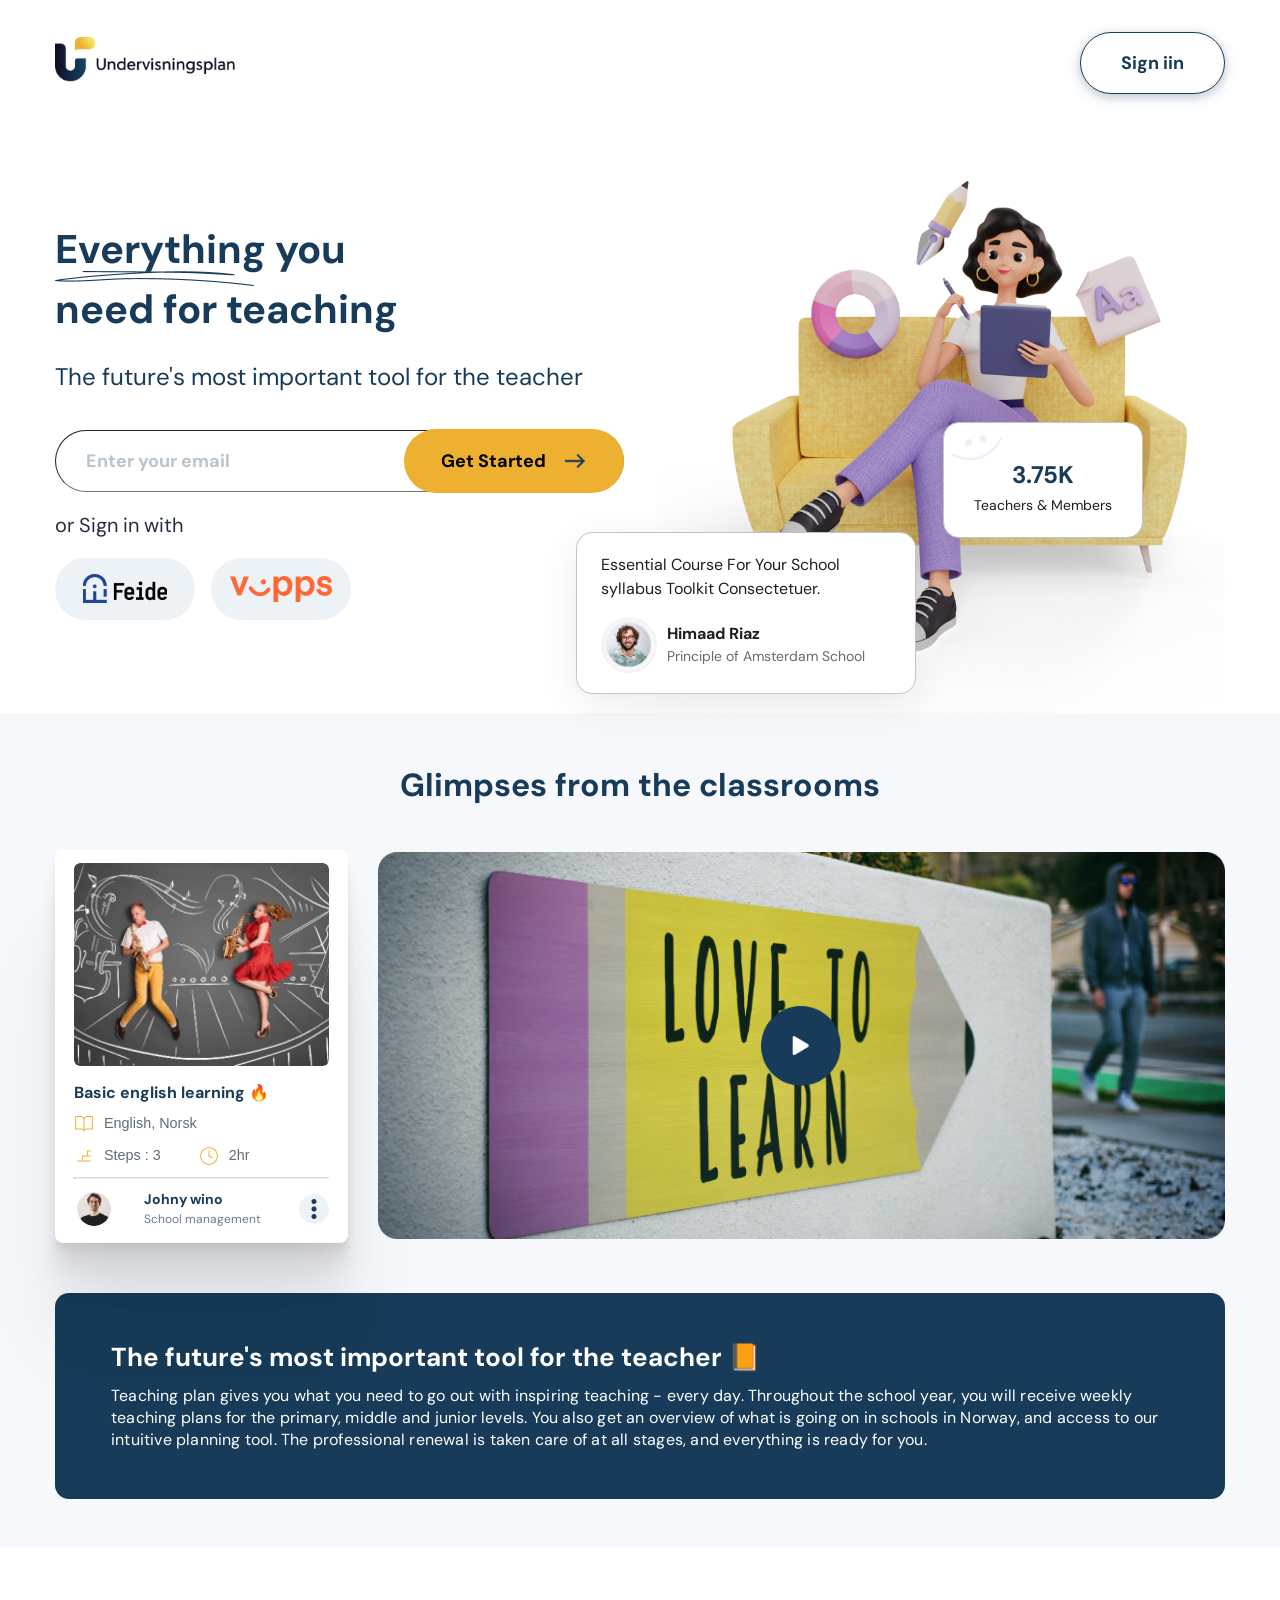
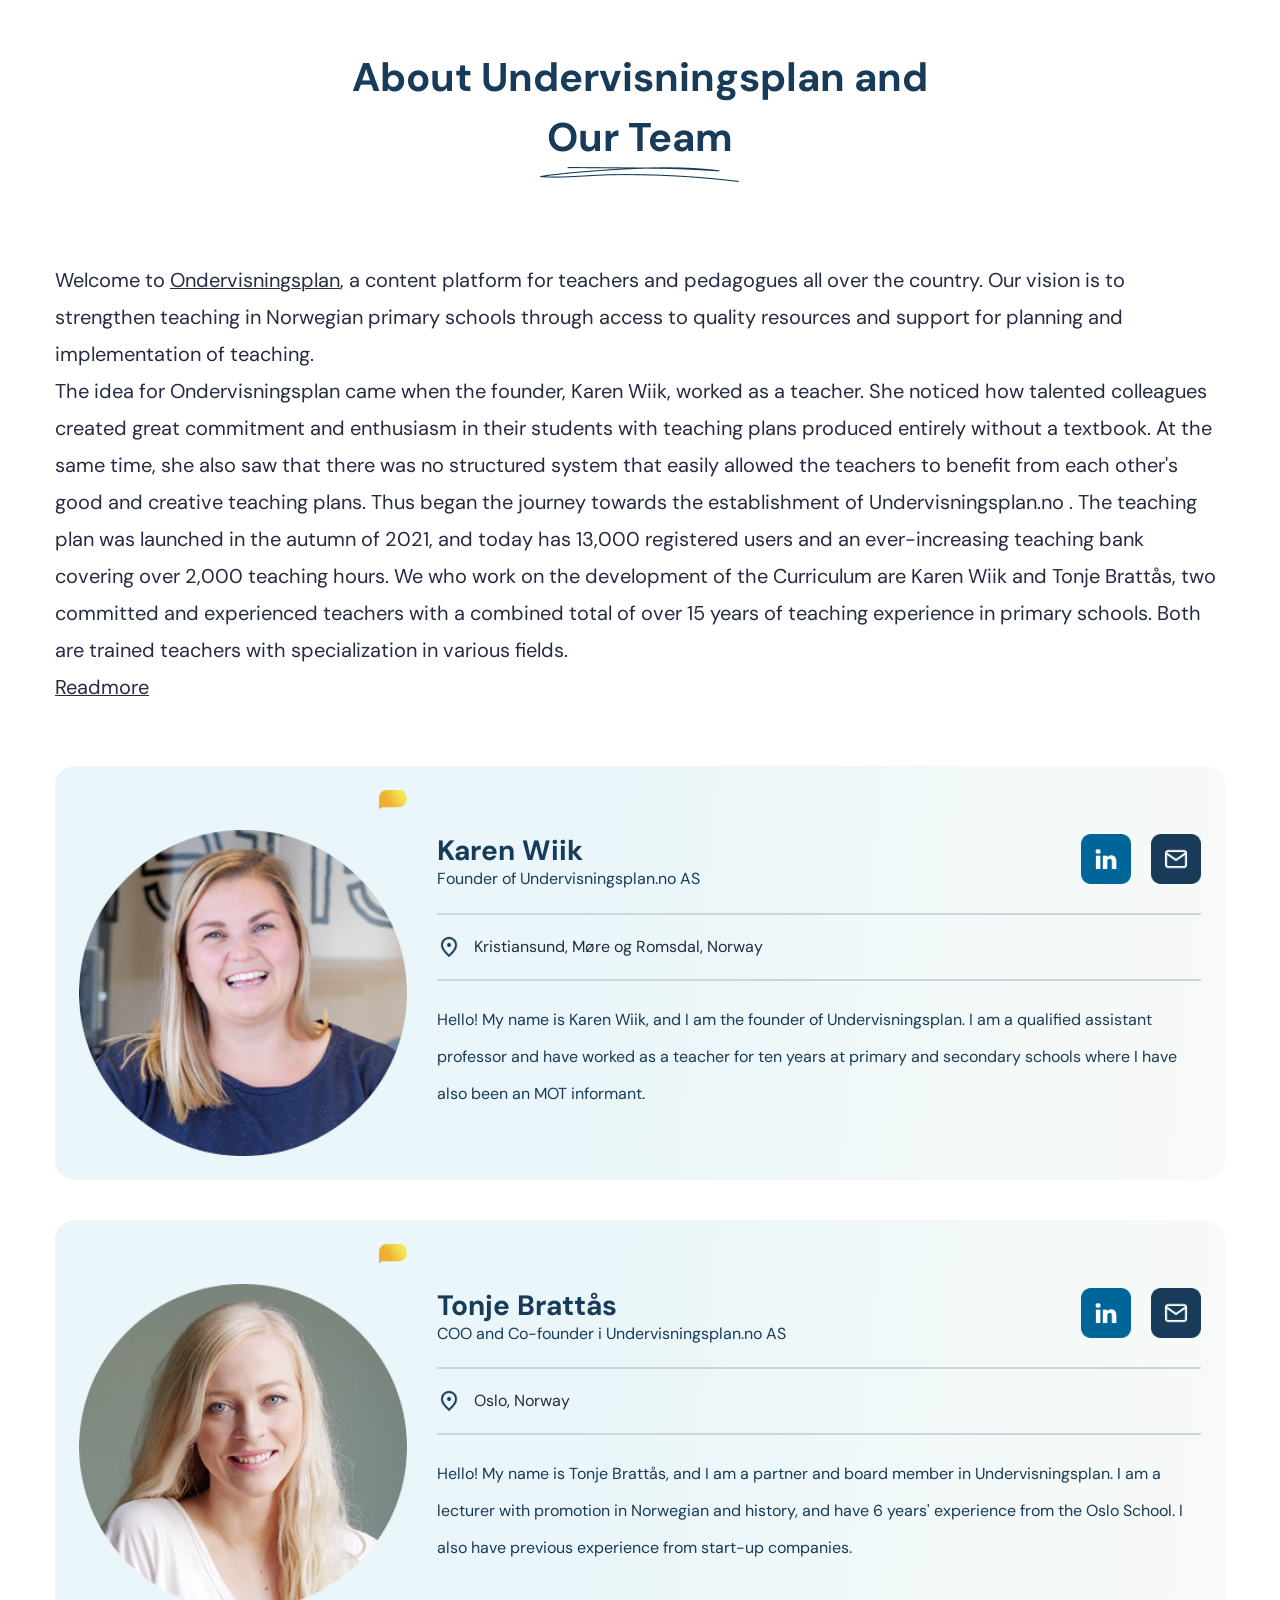
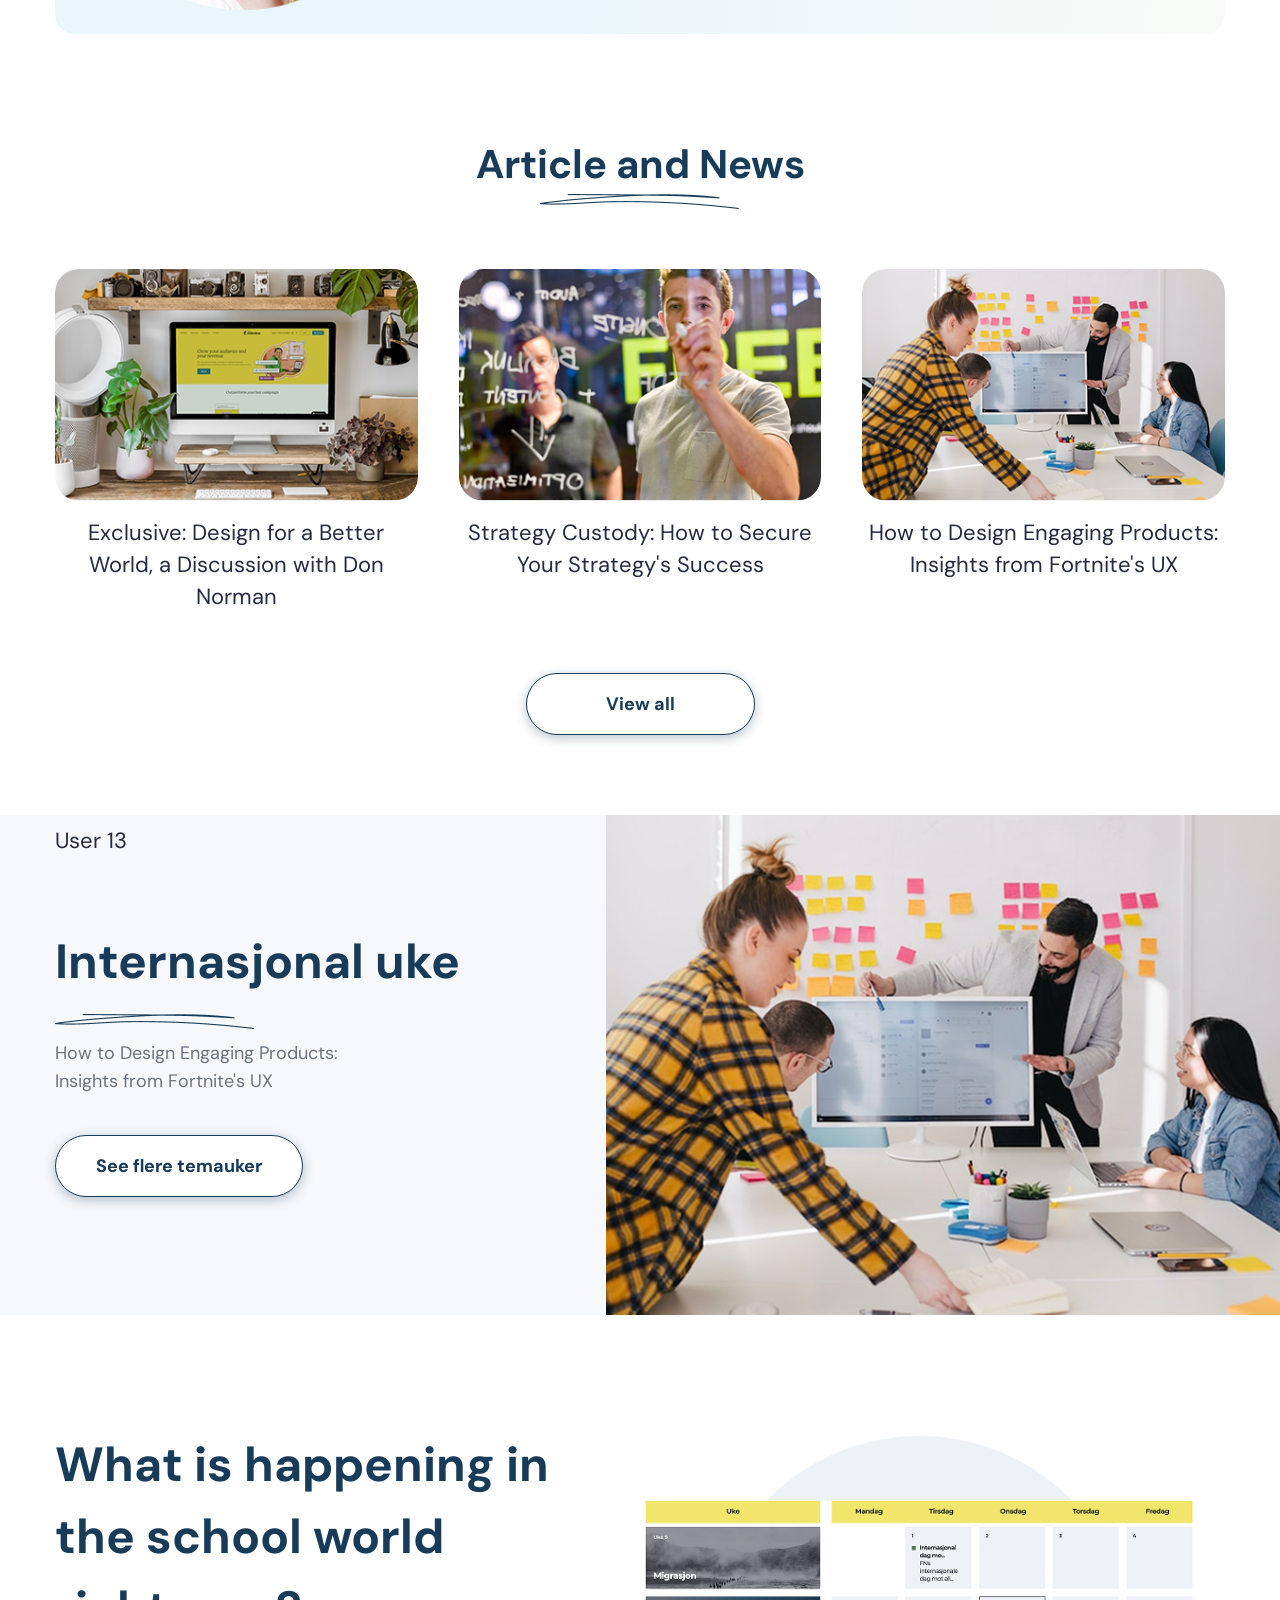
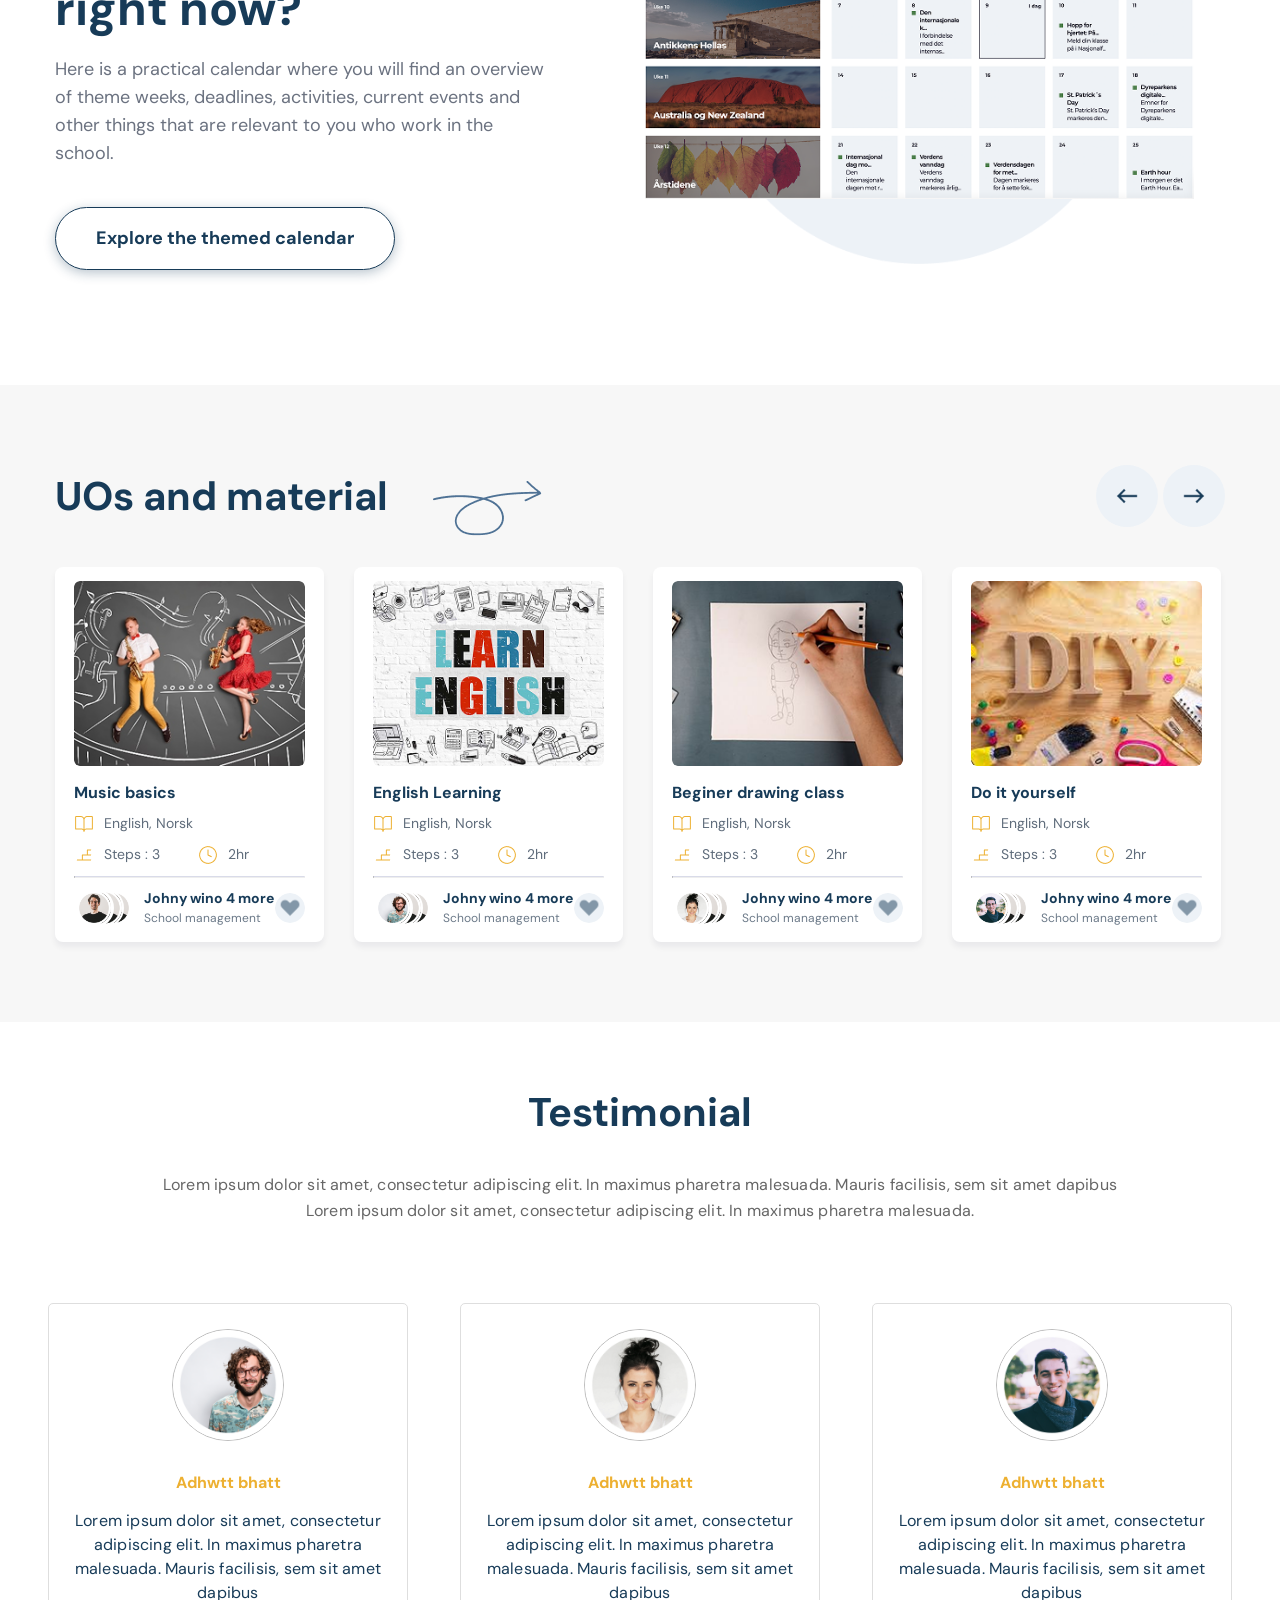
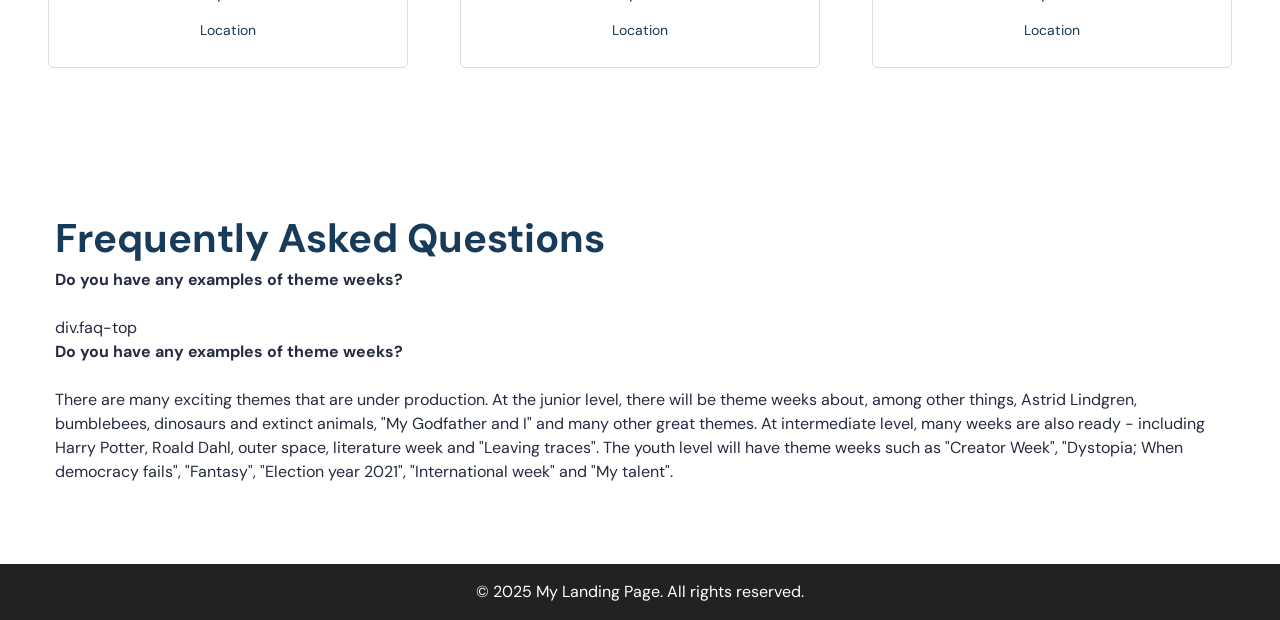
==== index.html @ 6f300ebd "Refactor code structure for improved readability and maintainability" ====
<!DOCTYPE html>
<html lang="en">

<head>
  <meta charset="UTF-8">
  <meta name="viewport" content="width=device-width, initial-scale=1.0">
  <title>Basic Landing Page</title>
  <link rel="stylesheet" href="assets/css/style.css">
</head>

<body>
  <!-- ===== Main Container ===== -->
  <div class="main-container">
    <header id="header" class="container ">
      <a href="#">
        <img id="header-logo" src="assets/images/logo.png" alt="Logo" class="logo">
      </a>
      <button id="header-btn" class="btn">
        Sign iin
      </button>
    </header>

    <main class="content">
      <section class="hero">
        <div class="hero-container container">
          <div class="hero-left">
            <div class="hero-title">
              <h2 class="title">Everything you need for teaching </h2>
              <img src="./assets/images/hero/Vector.png" class="hero-line-vector" alt="">
            </div>
            <p class="hero-para">The future's most important tool for the teacher</p>
            <div class="hero-get-started">
              <input type="email" placeholder="Enter your email" class="hero-get-started-input" />
              <button class="hero-get-started-btn">
                Get Started
                <img src="./assets/images/hero/right-icon.png" alt="" width="24" height="24">
              </button>
            </div>
            <p class="hero-para-2">or Sign in with</p>
            <div class="hero-signin">
              <a href="#hero-signin-opt" class="hero-signin-opt">
                <img src="./assets/images/hero/image 3.png" alt="" srcset="">
              </a>
              <a href="#hero-signin-opt" class="hero-signin-opt">
                <img src="./assets/images/hero/image 4.png" alt="" srcset="">
              </a>
            </div>

          </div>
          <!-- Hero Right Side -->
          <div class="hero-right">
            <img class="hero-image" src="./assets/images/hero/hero-right-bg.png" alt="Undervisningsplan" />

            <div class="hero-cards">
              <!-- Card 1 -->
              <div class="hero-card1">
                <p>Essential Course For Your School syllabus Toolkit Consectetuer.</p>
                <div class="hero-card-avtar-group">
                  <img src="./assets/images/hero/avtar.png" alt="avtar">
                  <div>
                    <h4>Himaad Riaz</h4>
                    <p>Principle of Amsterdam School</p>
                  </div>
                </div>
              </div>

              <!-- Card 2 -->
              <div class="hero-card2">
                <img src="./assets/images/hero/Misc_04.png" alt="smily vector" class="hero-card2-img" srcset="">
                <h3>3.75K</h3>
                <p>Teachers & Members</p>
              </div>
            </div>
          </div>
        </div>
      </section>
      <section class="s2">
        <div class="container">
          <h2 class="s2-title">Glimpses from the classrooms</h2>
          <div class="s2-gallery">
            <div class="s2-gallery-item1">
              <img src="./assets/images/s2/item1.png" alt="Classroom 1">
              <h4 class="s2-gallery-item1-title-card-title">Basic english learning 🔥</h4>
              <div class="s2-gallery-item1-title-cards-info">
                <div class="s2-gallery-item1-title-card-info1">
                  <img src="./assets/images/s2/book-open.png" class="s2-card-icon" alt="" srcset="">
                  English, Norsk
                </div>
                <div class="s2-gallery-item1-title-card-info23">
                  <div class="s2-gallery-item1-title-card-info2">
                    <img src="./assets/images/s2/bar-chart.png" class="s2-card-icon" alt="" srcset="">
                    Steps : 3
                  </div>
                  <div class="s2-gallery-item1-title-card-info3">
                    <img src="./assets/images/s2/clock.png" class="s2-card-icon" alt="" srcset="">
                    2hr
                  </div>
                </div>
              </div>
              <hr>
              <div class="s2-gallery-item1-title-cards-avtar-group">
                <div>
                  <img src="assets/images/s2/avtar.png" alt="" class="s2-gallery-item1-title-cards-avtar">
                  <div class="s2-gallery-item1-title-cards-avtar-info">
                    <h4 class="s2-gallery-item1-title-cards-name">Johny wino</h4>
                    <p class="s2-gallery-item1-title-cards-role">School management</p>
                  </div>
                </div>
                <img src="assets/images/s2/three-dot.png" alt="">
              </div>
            </div>
            <div class="s2-gallery-item2">
              <img src="./assets/images/s2/item2.png" alt="Classroom 2">
              <img src="./assets/images/s2/playbtn.png" alt="Play Button" class="s2-gallery-item2-playbtn">
            </div>
          </div>
          <div class="s2-box">
            <h3 class="s2-box-title">The future's most important tool for the teacher 📙</h3>
            <p class="s2-box-para">Teaching plan gives you what you need to go out with inspiring teaching - every day.
              Throughout the school year, you will receive weekly teaching plans for the primary, middle and junior
              levels. You also get an overview of what is going on in schools in Norway, and access to our intuitive
              planning tool. The professional renewal is taken care of at all stages, and everything is ready for you.
            </p>
          </div>
        </div>
      </section>
      <section class="about">
        <div class="container">
          <div class="about-title">
            <h2 class="title">About Undervisningsplan and Our Team </h2>
            <img src="./assets/images/hero/Vector.png" class="hero-line-vector" alt="">
          </div>
          <p class="about-para">
            Welcome to <a href="#">Ondervisningsplan</a>, a content platform for teachers and pedagogues all over the
            country. Our
            vision is to strengthen teaching in Norwegian primary schools through access to quality resources and
            support for planning and implementation of teaching. <br>
            The idea for Ondervisningsplan came when the founder, Karen Wiik, worked as a teacher. She noticed how
            talented colleagues created great commitment and enthusiasm in their students with teaching plans produced
            entirely without a textbook. At the same time, she also saw that there was no structured system that easily
            allowed the teachers to benefit from each other's good and creative teaching plans. Thus began the journey
            towards the establishment of Undervisningsplan.no .
            The teaching plan was launched in the autumn of 2021, and today has 13,000 registered users and an
            ever-increasing teaching bank covering over 2,000 teaching hours. We who work on the development of the
            Curriculum are Karen Wiik and Tonje Brattås, two committed and experienced teachers with a combined total of
            over 15 years of teaching experience in primary schools. Both are trained teachers with specialization in
            various fields. <br>
            <a href="#">Readmore</a>
          </p>
          <div class="about-box about-box-1">
            <div class="about-box-avtar">
              <img src="./assets/images/about/Vector.png" class="about-box-avtar-vector" alt="">
              <img src="./assets/images/about/avtar 2.png" class="about-box-avtar-image" alt="">
            </div>
            <div class="about-box-info">
              <div class="about-box-info1">
                <div class="about-box-top">
                  <h4 class="about-box-name">Karen Wiik</h4>
                  <p class="about-box-role">Founder of Undervisningsplan.no AS</p>
                </div>
                <div class="about-box-social">
                  <a href="#Linkedin">
                    <img src="./assets/images/about/Linkedin.png" alt="">
                  </a>
                  <a href="#mail">
                    <img src="./assets/images/about/Linkedin-1.png" alt="">
                  </a>
                </div>
              </div>
              <hr>
              <div class="about-box-info2">
                <img src="./assets/images/about/map.png" alt="">
                <p>Kristiansund, Møre og Romsdal, Norway</p>
              </div>
              <hr>
              <p class="about-box-info3">Hello! My name is Karen Wiik, and I am the founder of Undervisningsplan. I am a
                qualified assistant
                professor and have worked as a teacher for ten years at primary and secondary schools where I have also
                been an MOT informant.</p>
            </div>
          </div>
          <div class="about-box ">
            <div class="about-box-avtar">
              <img src="./assets/images/about/Vector.png" class="about-box-avtar-vector" alt="">
              <img src="./assets/images/about/avtar 1.png" class="about-box-avtar-image" alt="">
            </div>
            <div class="about-box-info">
              <div class="about-box-info1">
                <div class="about-box-top">
                  <h4 class="about-box-name">Tonje Brattås</h4>
                  <p class="about-box-role">COO and Co-founder i Undervisningsplan.no AS</p>
                </div>
                <div class="about-box-social">
                  <a href="#Linkedin">
                    <img src="./assets/images/about/Linkedin.png" alt="">
                  </a>
                  <a href="#mail">
                    <img src="./assets/images/about/Linkedin-1.png" alt="">
                  </a>
                </div>
              </div>
              <hr>
              <div class="about-box-info2">
                <img src="./assets/images/about/map.png" alt="">
                <p>Oslo, Norway</p>
              </div>
              <hr>
              <p class="about-box-info3">Hello! My name is Tonje Brattås, and I am a partner and board member in
                Undervisningsplan. I am a lecturer with promotion in Norwegian and history, and have 6 years' experience
                from the Oslo School. I also have previous experience from start-up companies.</p>
            </div>
          </div>
      </section>
      <section class="article">
        <div class="container">
          <h2 class="title">Article and News </h2>
          <img src="./assets/images/hero/Vector.png" class="hero-line-vector" alt="">
          <div class="article-boxs">
            <a href="#article1" class="article-box">
              <img src="./assets/images/article/article-1.png" alt="">
              <h5>Exclusive: Design for a Better World, a Discussion with Don Norman</h5>
            </a>
            <a href="#article2" class="article-box">
              <img src="./assets/images/article/article-2.png" alt="">
              <h5>Strategy Custody: How to Secure Your Strategy's Success</h5>
            </a>
            <a href="#article3" class="article-box">
              <img src="./assets/images/article/article-3.png" alt="">
              <h5>How to Design Engaging Products: Insights from Fortnite's UX</h5>
            </a>
          </div>
          <button class="btn">
            View all
          </button>
        </div>
      </section>
      <section class="about2">
        <div class="container">
          <div class="about2-left">
            <h5 class="about2-user">User 13</h5>
            <h2 class="title">Internasjonal uke</h2>
            <img src="./assets/images/hero/Vector.png" class="about2-vector" alt="">
            <p class="about2-para">
              How to Design Engaging Products: <br>Insights from Fortnite's UX
            </p>
            <button class="btn about2-btn">
              See flere temauker
            </button>
          </div>
          <div class="about2-right">
            <img src="./assets/images/about2/right-bg.png" alt="">
          </div>
        </div>
      </section>
      <section class="about3">
        <div class="container">
          <div class="about3-left">
            <h2 class="title">What is happening in the school world right now?</h2>
            <p class="about3-para">
              Here is a practical calendar where you will find an overview of theme weeks, deadlines, activities,
              current events and other things that are relevant to you who work in the school. </p>
            <button class="btn about3-btn">
              Explore the themed calendar
            </button>
          </div>
          <div class="about3-right">
            <img src="./assets/images/about3/right-bg.png" class="about3-right-img1" alt="">
            <img src="./assets/images/about3/Ellipse.png" class="about3-right-img2" alt="">
          </div>
        </div>
      </section>
      <section class="uos">
        <div class="container">
          <div class="uos-top">
            <div class="uos-top-title">
              <h2 class="title">UOs and material</h2>
              <img src="./assets/images/uos/vector.png" class="uos-vector" alt="">
            </div>
            <div class="uos-btn-group">
              <button class="uos-btn">
                <img src="./assets/images/uos/left-icon.png" alt="">
              </button>
              <button class="uos-btn">
                <img src="./assets/images/uos/right-icon.png" alt="">
              </button>
            </div>
          </div>
          <div class="uos-boxs">
            <div class="s2-gallery-item1">
              <img src="./assets/images/uos/img-1.png" alt="Classroom 1">
              <h4 class="s2-gallery-item1-title-card-title">Music basics</h4>
              <div class="s2-gallery-item1-title-cards-info">
                <div class="s2-gallery-item1-title-card-info1">
                  <img src="./assets/images/s2/book-open.png" class="s2-card-icon" alt="" srcset="">
                  English, Norsk
                </div>
                <div class="s2-gallery-item1-title-card-info23">
                  <div class="s2-gallery-item1-title-card-info2">
                    <img src="./assets/images/s2/bar-chart.png" class="s2-card-icon" alt="" srcset="">
                    Steps : 3
                  </div>
                  <div class="s2-gallery-item1-title-card-info3">
                    <img src="./assets/images/s2/clock.png" class="s2-card-icon" alt="" srcset="">
                    2hr
                  </div>
                </div>
              </div>
              <hr>
              <div class="s2-gallery-item1-title-cards-avtar-group">
                <div>
                  <img src="assets/images/uos/avtar-1.png" alt="" class="s2-gallery-item1-title-cards-avtar">
                  <img src="assets/images/uos/avtar-1.png" alt="" class="s2-gallery-item1-title-cards-avtar-back1">
                  <img src="assets/images/uos/avtar-1.png" alt="" class="s2-gallery-item1-title-cards-avtar-back2">
                  <div class="s2-gallery-item1-title-cards-avtar-info">
                    <h4 class="s2-gallery-item1-title-cards-name">Johny wino 4 more</h4>
                    <p class="s2-gallery-item1-title-cards-role">School management</p>
                  </div>
                </div>
                <img src="assets/images/uos/like.png" alt="">
              </div>
            </div>
            <div class="s2-gallery-item1">
              <img src="./assets/images/uos/img-2.png" alt="Classroom 1">
              <h4 class="s2-gallery-item1-title-card-title">English Learning</h4>
              <div class="s2-gallery-item1-title-cards-info">
                <div class="s2-gallery-item1-title-card-info1">
                  <img src="./assets/images/s2/book-open.png" class="s2-card-icon" alt="" srcset="">
                  English, Norsk
                </div>
                <div class="s2-gallery-item1-title-card-info23">
                  <div class="s2-gallery-item1-title-card-info2">
                    <img src="./assets/images/s2/bar-chart.png" class="s2-card-icon" alt="" srcset="">
                    Steps : 3
                  </div>
                  <div class="s2-gallery-item1-title-card-info3">
                    <img src="./assets/images/s2/clock.png" class="s2-card-icon" alt="" srcset="">
                    2hr
                  </div>
                </div>
              </div>
              <hr>
              <div class="s2-gallery-item1-title-cards-avtar-group">
                <div>
                  <img src="assets/images/uos/avtar-2.png" alt="" class="s2-gallery-item1-title-cards-avtar">
                  <img src="assets/images/uos/avtar-1.png" alt="" class="s2-gallery-item1-title-cards-avtar-back1">
                  <img src="assets/images/uos/avtar-1.png" alt="" class="s2-gallery-item1-title-cards-avtar-back2">
                  <div class="s2-gallery-item1-title-cards-avtar-info">
                    <h4 class="s2-gallery-item1-title-cards-name">Johny wino 4 more</h4>
                    <p class="s2-gallery-item1-title-cards-role">School management</p>
                  </div>
                </div>
                <img src="assets/images/uos/like.png" alt="">
              </div>
            </div>
            <div class="s2-gallery-item1">
              <img src="./assets/images/uos/img-3.png" alt="Classroom 1">
              <h4 class="s2-gallery-item1-title-card-title">Beginer drawing class</h4>
              <div class="s2-gallery-item1-title-cards-info">
                <div class="s2-gallery-item1-title-card-info1">
                  <img src="./assets/images/s2/book-open.png" class="s2-card-icon" alt="" srcset="">
                  English, Norsk
                </div>
                <div class="s2-gallery-item1-title-card-info23">
                  <div class="s2-gallery-item1-title-card-info2">
                    <img src="./assets/images/s2/bar-chart.png" class="s2-card-icon" alt="" srcset="">
                    Steps : 3
                  </div>
                  <div class="s2-gallery-item1-title-card-info3">
                    <img src="./assets/images/s2/clock.png" class="s2-card-icon" alt="" srcset="">
                    2hr
                  </div>
                </div>
              </div>
              <hr>
              <div class="s2-gallery-item1-title-cards-avtar-group">
                <div>
                  <img src="assets/images/uos/avtar-3.png" alt="" class="s2-gallery-item1-title-cards-avtar">
                  <img src="assets/images/uos/avtar-1.png" alt="" class="s2-gallery-item1-title-cards-avtar-back1">
                  <img src="assets/images/uos/avtar-1.png" alt="" class="s2-gallery-item1-title-cards-avtar-back2">
                  <div class="s2-gallery-item1-title-cards-avtar-info">
                    <h4 class="s2-gallery-item1-title-cards-name">Johny wino 4 more</h4>
                    <p class="s2-gallery-item1-title-cards-role">School management</p>
                  </div>
                </div>
                <img src="assets/images/uos/like.png" alt="">
              </div>
            </div>
            <div class="s2-gallery-item1">
              <img src="./assets/images/uos/img-4.png" alt="Classroom 1">
              <h4 class="s2-gallery-item1-title-card-title">Do it yourself</h4>
              <div class="s2-gallery-item1-title-cards-info">
                <div class="s2-gallery-item1-title-card-info1">
                  <img src="./assets/images/s2/book-open.png" class="s2-card-icon" alt="" srcset="">
                  English, Norsk
                </div>
                <div class="s2-gallery-item1-title-card-info23">
                  <div class="s2-gallery-item1-title-card-info2">
                    <img src="./assets/images/s2/bar-chart.png" class="s2-card-icon" alt="" srcset="">
                    Steps : 3
                  </div>
                  <div class="s2-gallery-item1-title-card-info3">
                    <img src="./assets/images/s2/clock.png" class="s2-card-icon" alt="" srcset="">
                    2hr
                  </div>
                </div>
              </div>
              <hr>
              <div class="s2-gallery-item1-title-cards-avtar-group">
                <div>
                  <img src="assets/images/uos/avtar-4.png" alt="" class="s2-gallery-item1-title-cards-avtar">
                  <img src="assets/images/uos/avtar-1.png" alt="" class="s2-gallery-item1-title-cards-avtar-back1">
                  <img src="assets/images/uos/avtar-1.png" alt="" class="s2-gallery-item1-title-cards-avtar-back2">
                  <div class="s2-gallery-item1-title-cards-avtar-info">
                    <h4 class="s2-gallery-item1-title-cards-name">Johny wino 4 more</h4>
                    <p class="s2-gallery-item1-title-cards-role">School management</p>
                  </div>
                </div>
                <img src="assets/images/uos/like.png" alt="">
              </div>
            </div>
          </div>
        </div>
      </section>
      <section class="testimonial">
        <div class="container">
          <h2 class="title">Testimonial</h2>
          <p class="testimonial-para ">
            Lorem ipsum dolor sit amet, consectetur adipiscing elit. In maximus pharetra malesuada. Mauris facilisis,
            sem sit amet dapibus Lorem ipsum dolor sit amet, consectetur adipiscing elit. In maximus pharetra malesuada.
          </p>
          <div class="testimonial-boxs">
            <div class="testimonial-box">
              <img src="./assets/images/testimonial/avtar-1.png" alt="">
              <h4 class="testimonial-box-name">Adhwtt bhatt</h4>
              <p class="testimonial-box-para">
                Lorem ipsum dolor sit amet, consectetur adipiscing elit. In maximus pharetra malesuada. Mauris
                facilisis, sem sit amet dapibus
              </p>
              <h6 class="testimonial-box-role">Location</h6>
            </div>
            <div class="testimonial-box">
              <img src="./assets/images/testimonial/avtar-2.png" alt="">
              <h4 class="testimonial-box-name">Adhwtt bhatt</h4>
              <p class="testimonial-box-para">
                Lorem ipsum dolor sit amet, consectetur adipiscing elit. In maximus pharetra malesuada. Mauris
                facilisis, sem sit amet dapibus
              </p>
              <h6 class="testimonial-box-role">Location</h6>
            </div>
            <div class="testimonial-box">
              <img src="./assets/images/testimonial/avtar-3.png" alt="">
              <h4 class="testimonial-box-name">Adhwtt bhatt</h4>
              <p class="testimonial-box-para">
                Lorem ipsum dolor sit amet, consectetur adipiscing elit. In maximus pharetra malesuada. Mauris
                facilisis, sem sit amet dapibus
              </p>
              <h6 class="testimonial-box-role">Location</h6>
            </div>

          </div>

        </div>
      </section>
      <section class="faq">
        <div class="container">
          <h2 class="title">Frequently Asked Questions</h2>
          <div class="faq-boxs">
            <div id="faq-q1" class="faq-box">
              <div class="faq-close">
                <h4 class="faq-box-name">Do you have any examples of theme weeks?</h4>
                <img src="" alt="">
              </div>
              <div class="faq-open">
                div.faq-top
                <h4 class="faq-box-name">Do you have any examples of theme weeks?</h4>
                <img src="" alt="">
                <p class="faq-box-para">
                  There are many exciting themes that are under production. At the junior level, there will be theme
                  weeks
                  about, among other things, Astrid Lindgren, bumblebees, dinosaurs and extinct animals, "My Godfather
                  and
                  I" and many other great themes.
                  At intermediate level, many weeks are also ready - including Harry Potter, Roald Dahl, outer space,
                  literature week and "Leaving traces".
                  The youth level will have theme weeks such as "Creator Week", "Dystopia; When democracy fails",
                  "Fantasy", "Election year 2021", "International week" and "My talent".
                </p>
              </div>
            </div>
          </div>
        </div>
      </section>

    </main>

    <footer class="footer">
      <p>© 2025 My Landing Page. All rights reserved.</p>
    </footer>

  </div>

  <script src="assets/js/main.js"></script>
</body>

</html>
---- assets/css/style.css ----
/* ==== Basic Reset ==== */
*,
*::before,
*::after {
  margin: 0;
  padding: 0;
  box-sizing: border-box;
}

/* ==== Global Variables ==== */
:root {
  --primary-color: #183C59;
  --primary-hover: #0056b3;
  --secondary-color: #222;
  --background-color: #ffffff;
  --text-color: #252B42;
  --font-family: 'DM Sans';
  --font-size-base: 16px;
  --line-height: 1.5;
  --spacing-unit: 16px;
  --container-max-width: 1440px;
  --container-padding: 0 15px;
  --border-radius: 5px;
}

/* ==== Container Class ==== */
.container {
  max-width: var(--container-max-width);
  margin: 0 auto;
  /* padding: var(--container-padding); */
  width: 100%;
}



/* ==== Global Styles ==== */
body {
  font-family: var(--font-family);
  font-size: var(--font-size-base);
  line-height: var(--line-height);
  background-color: var(--background-color);
  color: var(--text-color);
}

a {
  text-decoration: none;
  color: inherit;
}

button {
  cursor: pointer;
  border: none;
  outline: none;
  transition: background-color 0.3s ease;
}

/* ==== Fonts Setup ==== */
@font-face {
  font-family: 'DM Sans';
  src: local('DM Sans'), local('DMSans-Regular'), url('../fonts/DMSans-Regular.woff2') format('woff2');
  font-display: swap;
  font-weight: 400;
  font-style: normal;
}

@font-face {
  font-family: 'DM Sans';
  src: local('DM Sans Bold'), local('DMSans-Bold'), url('../fonts/DMSans-Bold.woff2') format('woff2');
  font-display: swap;
  font-weight: 700;
  font-style: normal;
}

@font-face {
  font-family: 'DM Sans';
  src: local('DM Sans Italic'), local('DMSans-Italic'), url('../fonts/DMSans-Italic.woff2') format('woff2');
  font-display: swap;
  font-weight: 400;
  font-style: italic;
}

h1,
h2,
h3,
h4,
h5,
h6,
button,
.btn,
input,
textarea,
select,
label,
p,
span {
  font-family: var(--font-family);
}

/* ==== Header ==== */
#header {
  width: 100% !important;
  display: flex;
  flex-direction: row;
  align-items: center;
  justify-content: space-between;
  text-align: center;
  background-color: var(--background-color);
  color: #fff;
}

#header-logo {
  width: 240px;
  height: auto;
}

/* ==== Button Styles ==== */
.btn {
  min-width: 229px;
  height: 62px;
  padding: 20px 40px 21px 40px;
  display: inline;
  font-family: DM Sans;
  font-weight: 700;
  font-style: Bold;
  font-size: 18px;
  line-height: 20px;
  letter-spacing: 0px;
  text-align: center;
  color: #173B58;
  background-color: #FFFFFF;
  border: 1px solid #173B58;
  border-radius: 56px;
  box-shadow: 0px 3px 12px 0px #173B584D;
  gap: 8px;
}

.btn:hover {
  background-color: #173B58;
  color: #ffffff;
}

.btn:active {
  background-color: #0f2a3f;
  color: #ffffff;
}

.btn:focus {
  outline: none;
  box-shadow: 0 0 0 3px rgba(23, 59, 88, 0.5);
}

#header-btn {
  min-width: fit-content;
  max-width: fit-content;
  /* width: 148px; */
  /* height: 61px; */
}

.content {
  display: block;
}

main {
  flex: 1;
  display: flex;
  flex-direction: column;
  justify-content: center;
  align-items: center;
  width: 100%;
}

/* ==== Hero / Content ==== */
.hero {
  width: 100%;
  display: flex !important;
  flex-direction: row !important;
}

.hero-container {
  display: flex;
  flex-direction: row;
  justify-content: space-between;
  align-items: center;
  width: 100%;
}

/* ==== Hero Left ==== */
.hero-left {
  width: 50%;
  display: flex;
  flex-direction: column;
  align-items: flex-start;
}

.hero-title {
  width: 400px;
  position: relative;
}

.title {
  width: 100%;
  font-family: var(--font-family);
  font-weight: 700;
  font-size: 40px;
  letter-spacing: 0%;
  color: #173B58;
}

.hero-title .hero-line-vector {
  position: absolute;
  top: 55px;
  /* margin: -8px 0px; */
}

.hero-para {
  margin-top: 15px;
  font-family: var(--font-family);
  font-weight: 500;
  font-size: 24px;
  letter-spacing: 0%;
  line-height: 46px;
  color: #173B58;
}

.hero-get-started {
  width: 100%;
  max-width: 680px;
  margin-top: 30px;
  display: block;
  position: relative;
}

.hero-get-started-input {
  width: 100%;
  height: 62px;
  padding: 20px 260px 20px 30px;
  border-radius: 100px;
  border-width: 1px;
  font-family: var(--font-family);
  font-weight: 700;
  font-style: normal;
  font-size: 18px;
  line-height: 20px;
  letter-spacing: 0px;
  text-align: left;
}

.hero-get-started-input::placeholder {
  color: rgba(23, 59, 88, 0.3);
}

.hero-get-started-btn {
  width: 220px;
  height: 64px;
  display: flex;
  align-items: center;
  justify-content: center;
  gap: 17px;
  border-radius: 56px;
  background: #EDB031;
  font-family: var(--font-family);
  font-weight: 700;
  font-size: 18px;
  line-height: 20px;
  color: #000;
  border: none;
  cursor: pointer;
  transition: all 0.3s ease-out;
  position: absolute;
  right: 0;
  top: 50%;
  transform: translateY(-50%);
}

.hero-get-started-btn:hover {
  background: #f5c24d;
}

.hero-get-started-btn:active {
  background: #d99a1f;
}

.hero-get-started-btn:focus {
  outline: 3px solid #000;
  outline-offset: 3px;
}

.hero-para-2 {
  max-width: 886px;
  width: 100%;
  margin-top: 10px;
  font-family: DM Sans;
  font-weight: 500;
  font-size: 20px;
  line-height: 46px;
  letter-spacing: 0%;
}

.hero-signin {
  display: flex;
  flex-direction: row;
  align-items: center;
  gap: 10px;
  margin-top: 10px;
}

.hero-signin-opt {
  width: 148px;
  height: 62px;
  display: flex;
  align-items: center;
  justify-content: center;
  padding: 16px 32px 16px 32px;
  border-radius: 56px;
  background-color: #EDF2F7;
}

/* ==== HERO RIGHT SIDE ==== */
.hero-right {
  width: 50%;
  position: relative;
  display: flex;
  justify-content: center;
  align-items: center;
}

.hero-image {
  width: 100%;
  max-width: 690px;
  height: auto;
}

/* Cards container */
.hero-cards {
  position: absolute;
  bottom: 60px;
  right: 50px;
  display: flex;
  flex-direction: row;
  align-items: flex-end;
  gap: 20px;
}

/* Card 1 */
.hero-card1 {
  position: relative;
  top: 41px;
  left: -120px;
  width: 340px;
  background: #FFFFFF;
  border: 1px solid #C3C4C6;
  box-shadow: 0 10px 40px rgba(0, 0, 0, 0.08);
  border-radius: 16px;
  padding: 20px 24px;
  font-family: var(--font-family);
  font-size: 16px;
  line-height: 1.5;
  color: #1E1E1E;
}

.hero-card-avtar-group {
  display: flex;
  align-items: center;
  gap: 10px;
  margin-top: 16px;
}

.hero-card-avtar-group img {
  width: 56px;
  height: 56px;
  border-radius: 50%;
  border: 3px solid #F4F4F4;
}

.hero-card-avtar-group h4 {
  font-weight: 700;
  font-size: 16px;
  color: #1E1E1E;
}

.hero-card-avtar-group p {
  font-weight: 500;
  font-size: 14px;
  color: #6A6A6A;
}

/* Card 2 */
.hero-card2 {
  position: relative;
  top: -115px;
  left: -23px;
  width: 200px;
  padding: 40px 24px 20px 24px;
  background: #FFFFFF;
  border: 1px solid #C3C4C6;
  box-shadow: 0 10px 40px rgba(0, 0, 0, 0.08);
  border-radius: 16px;
  font-family: var(--font-family);
  font-size: 16px;
  line-height: 24px;
  text-align: center;
}

.hero-card2-img {
  width: 50px;
  height: 50px;
  position: absolute;
  top: 0px;
  left: 8px;
}

.hero-card2 h3 {
  font-weight: 600;
  font-size: 24px;
  color: #173B58;
  margin-bottom: 6px;
}

.hero-card2 p {
  font-weight: 500;
  font-size: 14px;
  color: #1E1E1E;
}

/* =======  Section 2  ======= */
.s2 {
  width: 100%;
  background-color: #F6F8FB;
  padding: 80px 0px;
  font-family: "Inter", "Poppins", sans-serif;
  display: flex;
  flex-direction: column;
  align-items: center;
  padding: 48px 0;
}

.full-bleed-center {
  position: relative;
  left: 50%;
  right: 50%;
  margin-left: -50vw;
  margin-right: -50vw;
  width: 100vw;
  box-sizing: border-box;
  padding: 115px 0px;
}

.full-bleed-center>.container {
  max-width: var(--container-max-width);
  margin-left: auto;
  margin-right: auto;
  /* padding-left: var(--container-padding); */
  /* padding-right: var(--container-padding); */
}

.s2-title {
  font-size: 2rem;
  font-weight: 700;
  color: #173b58;
  margin-bottom: 40px;
  text-align: center;
}

.s2-gallery {
  width: 100%;
  display: flex;
  flex-wrap: wrap;
  gap: 30px;
  justify-content: center;
  margin-bottom: 50px;
}

.s2-gallery-item1 {
  width: 25%;
  display: flex;
  flex-direction: column;
  overflow: hidden;
  padding: 14px 19px;
  background: #ffffff;
  border-radius: 8px;
  box-shadow: 0px 2.77px 2.21px 0px #00000005,
    0px 6.65px 5.32px 0px #00000007,
    0px 12.52px 10.02px 0px #00000009,
    0px 22.34px 17.87px 0px #0000000B,
    0px 41.78px 33.42px 0px #0000000D,
    0px 100px 80px 0px #00000012;
  transition: transform 0.25s ease, box-shadow 0.25s ease;
}

.s2-gallery-item1:hover {
  box-shadow: 0px 12px 30px rgba(23, 59, 88, 0.12);
}

.s2-gallery-item1 img {
  width: 100%;
  height: auto;
  object-fit: cover;
  border-radius: 6px;
}

.s2-gallery-item1-title-card-title {
  font-size: 1rem;
  font-weight: 600;
  margin: 15px 16px 8px 0px;
  color: #173b58;
}

.s2-gallery-item1-title-cards-info {
  display: flex;
  flex-direction: column;
  align-items: baseline;
  gap: 10px;
  justify-content: space-between;
  margin: 0 16px 10px 0px;
  color: #5f6c7b;
  font-size: 0.9rem;
}

.s2-gallery-item1-title-card-info1,
.s2-gallery-item1-title-card-info2,
.s2-gallery-item1-title-card-info3 {
  display: flex;
  align-items: center;
  gap: 10px;
}

.s2-gallery-item1-title-card-info23 {
  display: flex;
  align-items: center;
  gap: 38px;
}

.s2-card-icon {
  width: 20px !important;
  height: 20px !important;
}

.s2-gallery-item1 hr {
  border-top: 1px solid #D9DBE9;
  margin: 0;
}

.s2-gallery-item1-title-cards-avtar-group {
  margin-top: 10px;
  display: flex;
  align-items: center;
  justify-content: space-between;
}

.s2-gallery-item1-title-cards-avtar-group div {
  display: flex;
  align-items: center;
  justify-content: space-between;
  gap: 10px;
}

.s2-gallery-item1-title-cards-avtar {
  z-index: 3;
  margin-right: 20px;
  width: 40px !important;
  height: 40px !important;
  border-radius: 50%;
  border: 3px solid #FFFFFF;
}

.s2-gallery-item1-title-cards-avtar-group div {
  position: relative;
}

.s2-gallery-item1-title-cards-avtar-back1 {
  position: absolute;
  left: 10px;
  width: 40px !important;
  height: 40px !important;
  border-radius: 50%;
  border: 2px solid #FFFFFF;
  z-index: 2;
}

.s2-gallery-item1-title-cards-avtar-back2 {
  position: absolute;
  left: 20px;
  width: 40px !important;
  height: 40px !important;
  border-radius: 50%;
  border: 3px solid #FFFFFF;
  z-index: 1;
}

.s2-gallery-item1-title-cards-avtar-info {
  display: flex;
  flex-direction: column;
  align-items: flex-start !important;
  justify-content: flex-start !important;
}

.s2-gallery-item1-title-cards-name {
  font-size: 14px;
  font-weight: 600;
  color: #173b58;
}

.s2-gallery-item1-title-cards-role {
  margin-top: -10px;
  font-size: 12px;
  color: #6c7a89;
}

.s2-gallery-item1-title-cards-avtar-group img {
  width: 30px;
  height: 30px;
  border-radius: 30PX;
}

.s2-gallery-item2 {
  width: 75% !important;
  position: relative;
  flex: 1;
  min-width: 400px;
  border-radius: 14px;
  overflow: hidden;
  display: flex;
  justify-content: center;
  align-items: center;
}

.s2-gallery-item2 img {
  width: 100%;
  height: auto;
  object-fit: contain;
  display: block;
  border-radius: 14px;
}

.s2-gallery-item2-playbtn {
  position: absolute;
  width: 80px !important;
  height: 80px !important;
  cursor: pointer;
  transition: transform 0.3s ease;
}

.s2-gallery-item2-playbtn:hover {
  transform: scale(1.1);
}

.s2-box {
  background: #173b58;
  color: #ffffff;
  border-radius: 14px;
  padding: 48px 56px 48px 56px;
  text-align: left;
}

.s2-box-title {
  margin-bottom: 12px;
  font-family: DM Sans;
  font-weight: 700;
  font-style: Bold;
  font-size: 26px;
  line-height: 32px;
  letter-spacing: 0px;
}

.s2-box-para {
  font-family: DM Sans;
  font-weight: 400;
  font-style: Regular;
  font-size: 16px;
  line-height: 22px;
  letter-spacing: 0.2px;
  line-clamp: 1;
}

/* ======== About Section ========== */
.about>.container {
  display: flex;
  flex-direction: column;
  align-items: center;
  width: 100%;
  padding: 100px 15px;
}

.about-title {
  max-width: 586px;
  height: auto;
  display: flex;
  flex-direction: column;
  align-items: center;
  justify-content: center;
}

.about>.container>.about-title>.title {
  text-align: center;
}

.about-para {
  margin-top: 80px;
  font-family: DM Sans;
  font-weight: 400;
  font-size: 20px;
  line-height: 37px;
  letter-spacing: 0%;
}

.about-para a {
  text-decoration: underline;
  text-decoration-style: solid;
  text-decoration-thickness: 0%;
}

.about-para span {
  text-decoration: underline;
  font-weight: 600;
}

.about-box {
  width: 100%;
  display: flex;
  flex-direction: row;
  align-items: center;
  background: linear-gradient(96.05deg,
      rgba(150, 209, 227, 0.2) 45.21%,
      rgba(216, 228, 214, 0.2) 96.81%);
  border-radius: 20px;
  padding: 40px;
  gap: 30px;
}

.about-box-1 {
  margin-top: 60px;
}

.about-box+.about-box {
  margin-top: 40px;
}

.about-box-avtar {
  width: 30%;
  display: flex;
  flex-direction: column;
  align-items: flex-end;
  gap: 20px;
}

.about-box-avtar-image {
  width: 100%;
  height: auto;
}

.about-box-avtar-vector {
  width: 28px;
  height: auto;
}

.about-box-top {
  display: flex;
  flex-direction: column;
  gap: 6px;
}

.about-box-info {
  width: 70%;
  display: flex;
  flex-direction: column;
  justify-content: space-between;
}

.about-box-info hr {
  width: 100%;
  border: 1px solid #CCD6DA;
  margin: 20px 0px;
}

.about-box-info1 {
  width: 100%;
  display: flex;
  flex-wrap: wrap;
  flex-direction: row;
  align-items: center;
  justify-content: space-between;
  gap: 6px;
  margin-bottom: 2px;
}

.about-box-info2 {
  width: 100%;
  display: flex;
  flex-direction: row;
  align-items: center;
  gap: 13px;
}

.about-box-info2 img {
  width: 24px;
  height: 24px;
}

.about-box-info3 {
  font-family: DM Sans;
  font-weight: 400;
  font-size: 16px;
  line-height: 37px;
  letter-spacing: 0%;
  color: #173B58;
}

.about-box-name {
  font-family: DM Sans;
  font-weight: 700;
  font-size: 28px;
  line-height: 100%;
  letter-spacing: 0%;
  color: #173B58;
}

.about-box-role {
  font-family: DM Sans;
  font-weight: 500;
  font-size: 16px;
  line-height: 100%;
  letter-spacing: 0%;
  color: #173B58;
}

.about-box-social {
  display: flex;
  flex-direction: row;
  align-items: center;
  gap: 20px;
}

.about-box-social img {
  width: 50px;
  height: 50px;
}

/* ======== Article Section ========*/
.article {
  width: 100%;
  margin-bottom: 80px;
}

.article>.container {
  display: flex;
  flex-direction: column;
  align-items: center;
  padding: 0 15px;
}

.article .container .title {
  text-align: center;
}

.article-boxs {
  margin: 60px 0px;
  width: 100%;
  display: flex;
  flex-direction: row;
  align-items: start;
  justify-content: space-between;
  gap: 24px;
}

.article-box {
  width: 30%;
  display: flex;
  flex-direction: column;
  align-items: center;
  gap: 16px;
}

.article-box img {
  width: 100% !important;
  height: auto;
  border-radius: 24px;
}

.article-box h5 {
  font-family: DM Sans;
  font-weight: 500;
  font-style: Medium;
  font-size: 22px;
  line-height: 32px;
  letter-spacing: 0%;
  text-align: center;
}

/* ======== About 2 Section ========*/
.about2 {
  position: relative;
  min-height: 500px;
  background-color: #F6F8FB;
  display: flex;
}

.about2>.container {
  display: flex;
  flex-direction: row;
  align-items: center;
  justify-content: space-between;
  gap: 60px;
}

.about2-left {
  /* position: relative; */
  width: 45%;
  height: 100%;
  display: flex;
  flex-direction: column;
  align-items: flex;
  justify-content: center;
}

.about2-left .title {
  font-size: 40px;
  line-height: 1.2;
  letter-spacing: 4%;
  margin-bottom: 24px;
  color: #173B58;
  font-family: DM Sans;
}

.about2-user {
  position: absolute;
  top: 10px;
  font-family: DM Sans;
  font-weight: 500;
  font-style: Medium;
  font-size: 22px;
  line-height: 32px;
  letter-spacing: 0%;
}

.about2-vector {
  width: fit-content;
  /* position: relative; */
  top: -25px;
  left: -18px;
}

.about2-para {
  margin: 10px 0px 40px 0px;
  font-family: DM Sans;
  font-weight: 400;
  font-size: 18px;
  line-height: 28px;
  letter-spacing: 0%;
  color: #6B7280;
}

.about2-btn {
  width: fit-content;
  min-width: 160px;
}

.about2-btn:hover {
  background: #173B58;
  color: #FFFFFF;
}

.about2-right {
  width: 55%;
  /* position: relative; */
}

.about2-right img {
  position: absolute;
  object-fit: cover;
  top: 0;
  right: 0;
  width: auto;
  height: 100%;
}

/* ======== About 3 Section ========*/
.about3 {
  padding: 90px 15px;
}

.about3>.container {
  min-height: 490px;
  display: flex;
  flex-direction: row;
  align-items: center;
  justify-content: space-between;
  gap: 60px;
}

.about3-left {
  width: 55%;
  position: relative;
  padding: 0;
}

.about3-right {
  width: 45%;
  display: flex;
  flex-direction: column;
  align-items: flex-start;
}

.about3-right .title {
  font-size: 48px;
  line-height: 1.2;
  margin-bottom: 24px;
  color: #173B58;
}

.about3-para {
  margin: 10px 0px 40px 0px;
  font-family: DM Sans;
  font-weight: 400;
  font-size: 18px;
  line-height: 28px;
  letter-spacing: 0%;
  color: #6B7280;
}

.about3-btn {
  height: fit-content;
}


.about3-right {
  position: relative;
  display: flex;
  align-items: center;
  justify-content: center;
}

.about3-right img {
  object-fit: cover;
  position: absolute;
}

.about3-right img:nth-child(1) {
  width: 90%;
  z-index: 2;
}

.about3-right img:nth-child(2) {
  width: 70%;
  z-index: 1;
}

/* ======== UOS Section ========*/
.uos {
  width: 100%;
  background-color: #F7F7F7;
  padding: 80px 15px;
}

.uos-top {
  width: 100%;
  display: flex;
  flex-direction: row;
  align-items: center;
  justify-content: space-between;
}

.uos-top-title {
  display: flex;
  flex-direction: row;
  align-items: flex-start;
  justify-content: flex-start;
  gap: 45px;
}

.uos-vector {
  position: relative;
  top: 15px;
}

.uos-btn-group {
  display: flex;
  flex-direction: row;
  gap: 5px;
}

.uos-btn {
  width: 62px;
  height: 62px;
  padding: 20px;
  border-radius: 56px;
  display: flex;
  align-items: center;
  justify-content: center;
  background-color: #EDF2F7;
}

.uos-btn img {
  width: 24px;
  height: 24px;
}

.uos-boxs {
  margin-top: 40px;
  display: flex;
  align-items: flex-start;
  justify-content: flex-start;
  gap: 20px;
  /* overflow-x: auto;
  overflow-y: hidden; */
}

.uos-boxs .s2-gallery-item1 {
  width: calc(25% - 15px);
  min-width: 280px;
  flex-shrink: 0;
  box-shadow: 0px 5px 6px 0px #080F340F;
}

/* ========== TESTIMONIAL SECTION ========== */
.testimonial .container {
  width: 100%;
  padding: 60px 0;
  text-align: center;
  display: flex;
  flex-direction: column;
  align-items: center;
  gap: 30px;
}

.testimonial .container .title {
  text-align: center;
  margin-bottom: 0px;
}

.testimonial-para {
  width: 100%;
  max-width: 1000px;
  text-align: center;
  text-align: center;
  color: #666;
  font-size: 15px;
  line-height: 1.6;
  font-family: DM Sans;
  font-weight: 400;
  font-size: 16px;
  line-height: 1.6;
  letter-spacing: 0.2px;

}

.testimonial-boxs {
  width: 100%;
  margin-top: 50px;
  display: flex;
  flex-wrap: wrap;
  justify-content: center;
  gap: 52px;
}

.testimonial-box {
  width: 30%;
  background: #fff;
  border-radius: 5px;
  border: 1px solid #DEDEDE;
  padding: 25px;
  display: flex;
  flex-direction: column;
  align-items: center;
  gap: 14px;
}

.testimonial-box:hover {
  box-shadow: 0 4px 15px rgba(0, 0, 0, 0.08);
}

.testimonial-box img {
  width: 112px;
  height: 112px;
  border-radius: 50%;
  margin-bottom: 16px;
  object-fit: cover;
  padding: 0;
  border: 1px solid #BDBDBD
}

.testimonial-box-name {
  font-size: 16px;
  font-weight: 700;
  line-height: 1.5;
  letter-spacing: 0.2;
  color: #EDB031;
}

.testimonial-box-para {
  font-family: DM Sans;
  font-weight: 400;
  font-style: Regular;
  font-size: 16px;
  line-height: 1.5;
  letter-spacing: 0.2px;
  color: #173B58;
}

.testimonial-box-role {
  font-family: DM Sans;
  font-weight: 500;
  font-style: Medium;
  font-size: 14px;
  line-height: 1.6;
  letter-spacing: 0.2px;
  color: #173B58;
}

/* ========== FAQ SECTION ========== */
.faq {
  padding: 80px 15px;
}



/* ==== Footer ==== */
.footer {
  text-align: center;
  padding: var(--spacing-unit) 0;
  background-color: var(--secondary-color);
  color: #fff;
}

/* ==== Utility Classes ==== */
.text-center {
  text-align: center;
}

.mt-2 {
  margin-top: calc(var(--spacing-unit) * 2);
}

.mb-2 {
  margin-bottom: calc(var(--spacing-unit) * 2);
}

/* ==== W3Schools Standard Responsive Breakpoints ==== */

/* Extra small devices (phones, 600px and down) */
@media only screen and (max-width: 600px) {
  .container {
    padding: 0 16px;
    max-width: 100%;
  }

  #header {
    padding: 16px;
    /* flex-wrap: wrap; */
  }

  #header-logo {
    width: 140px;
    height: auto;
  }

  #header-btn {
    height: 42px;
    padding: 10px 15px 10px 15px;
    min-width: fit-content;
    max-width: fit-content;
    font-size: 14px;
  }

  .hero-container {
    padding-bottom: 20px;
    flex-direction: column;
    gap: 24px;
  }

  .hero-left {
    width: 100%;
  }

  .hero-right {
    width: 100%;
    position: static;
    display: flex;
    flex-direction: column;
    align-items: center;
    margin-top: 24px;
  }

  .hero-title {
    position: relative;
    width: 210px;
    line-height: 1.68;
  }

  .hero-title>.hero-line-vector {
    width: 130px;
    height: auto;
    position: absolute;
    top: 36px;
    /* margin: -8px 0px;  */
  }

  .title {
    font-size: 24px;
    /* text-align: center; */
  }

  .hero-para {
    font-size: 16px;
    line-height: 24px;
    text-align: center;
  }

  .hero-get-started {
    max-width: 100%;
  }

  .hero-get-started-input {
    padding: 12px 16px;
    height: 48px;
    font-size: 14px;
    margin-bottom: 12px;
    width: 100%;
    box-sizing: border-box;
  }

  .hero-get-started-btn {
    position: static;
    transform: none;
    width: 100%;
    height: 48px;
    font-size: 14px;
  }

  .hero-para-2 {
    width: 100%;
    height: auto;
    font-size: 14px;
    line-height: 24px;
    text-align: center;
  }

  .hero-signin {
    width: 100%;
    flex-direction: column;
    gap: 12px;
  }

  .hero-signin-opt {
    width: 100%;
    height: 48px;
  }

  .hero-image {
    width: 100%;
    max-width: 100%;
    margin-bottom: 24px;
  }

  .hero-cards {
    position: static;
    flex-direction: column;
    gap: 16px;
    width: 100%;
  }

  .hero-card1 {
    position: static;
    width: 100%;
    left: auto;
    top: auto;
  }

  .hero-card2 {
    position: relative;
    width: 100%;
    left: auto;
    top: auto;
  }

  .hero-card2-img {
    width: 40px;
    height: 40px;
    top: 0px;
    left: 8px;
  }

  .s2 {
    padding: 32px 0;
  }

  .s2-title {
    font-size: 20px;
  }


  .s2-gallery {
    flex-direction: column;
    gap: 16px;
    margin-bottom: 16px;
  }

  .s2-gallery-item1 {
    width: 100%;
  }

  .s2-gallery-item2 {
    width: 100% !important;
    min-width: 100%;
  }

  .s2-box {
    padding: 24px 16px;
  }

  .about>.container {
    padding: 32px 16px;
  }

  .about-title {
    text-align: center;
  }

  .about-para {
    margin-top: 10px;
  }

  .about-box {
    flex-direction: column;
    padding: 16px;
    gap: 16px;
  }

  .about-box-info {
    width: 100%;
    display: flex;
    flex-direction: column;
    justify-content: space-between;
  }

  .about-box-avtar {
    width: 100%;
    align-items: flex-end;

  }

  .article-boxs {
    flex-direction: column;
    gap: 24px;
  }

  .article-box {
    width: 100%;
  }

  .about2>.container,
  .about3>.container {
    flex-direction: column-reverse;
    gap: 24px;
  }

  .about2-user,
  .about2-vector {
    position: static;
    margin: auto;
  }

  .about2-left,
  .about3-left,
  .about2-right,
  .about3-right {
    width: 100%;
    min-height: 200px;
    text-align: center;
  }

  .about2-left .title,
  .about3-left .title {
    font-size: 28px;
    text-align: center;
  }


  .about2-para,
  .about3-para {
    font-size: 16px;
    line-height: 24px;
    text-align: center;
  }

  .about2-btn,
  .about3-btn {
    /* width: 100%; */
    margin: 0 auto;
  }

  .uos {
    padding: 32px 0;
  }

  .uos-top {
    flex-direction: column;
    gap: 16px;
    align-items: center;
  }

  .uos-top-title {
    flex-direction: column;
    gap: 8px;
    text-align: center;
  }

  .uos-btn-group {
    justify-content: center;
  }

  .uos-btn {
    width: 48px;
    height: 48px;
    padding: 12px;
  }

  .uos-boxs {
    flex-direction: column;
    gap: 16px;
    overflow: visible;
  }

  .uos-boxs .s2-gallery-item1 {
    width: 100%;
    min-width: 100%;
  }

  .testimonial-box {
    width: 100%;
  }
}

/* Small devices (portrait tablets and large phones, 600px and up) */
@media only screen and (min-width: 600px) {
  .container {
    padding: 0 24px;
  }

  #header {
    padding: 20px 24px;
  }

  #header-logo {
    width: 180px;
  }

  .hero-container {
    flex-direction: column;
    gap: 32px;
  }

  .hero-left {
    width: 100%;
  }

  .hero-right {
    width: 100%;
    position: static;
    display: flex;
    flex-direction: column;
    align-items: center;
  }

  .hero-cards {
    position: static;
    flex-direction: column;
    gap: 20px;
    width: 100%;
  }

  .hero-card1,
  .hero-card2 {
    position: static;
    width: 100%;
    left: auto;
    top: auto;
  }


  .title {
    font-size: 28px;
  }

  .hero-para {
    font-size: 18px;
    line-height: 28px;
  }

  .hero-get-started-input {
    padding: 14px 140px 14px 20px;
    height: 52px;
  }

  .hero-get-started-btn {
    /* width: 130px; */
    height: 52px;
    position: absolute;
    right: 0;
    top: 50%;
    transform: translateY(-50%);
  }

  .s2-gallery {
    flex-direction: column;
  }

  .s2-gallery-item1 {
    width: 100%;
  }

  .about>.container {
    padding: 40px 24px;
  }

  .about2-left .title,
  .about3-left .title {
    font-size: 32px;
  }

  .about2-para,
  .about3-para {
    font-size: 18px;
    line-height: 28px;
  }

  .about2-btn,
  .about3-btn {
    min-width: 150px;
  }

  .uos {
    padding: 40px 0;
  }

  .uos-top-title {
    gap: 16px;
  }

  .uos-btn {
    width: 52px;
    height: 52px;
    padding: 14px;
  }
}

/* Medium devices (landscape tablets, 768px and up) */
@media only screen and (min-width: 768px) {
  .container {
    padding: 0 32px;
  }

  #header {
    padding: 24px 32px;
  }

  .hero-container {
    flex-direction: column;
    gap: 32px;
  }

  .hero-left {
    width: 100%;
  }

  .hero-right {
    width: 100%;
    display: flex;
    justify-content: center;
    align-items: center;
  }

  .hero-image {
    position: relative;
  }

  .hero-title {
    position: relative;
    width: 280px;
    line-height: 1.5;
  }

  .title {
    width: 100%;
    font-size: 32px;
    text-align: left;
  }

  .hero-title>.hero-line-vector {
    position: absolute;
    top: 42px;
  }

  .hero-para {
    font-size: 20px;
    line-height: 32px;
    text-align: left;
  }

  .hero-get-started-input {
    padding: 16px 180px 16px 24px;
    height: 56px;
  }

  .hero-get-started-btn {
    /* width: 160px; */
    height: 56px;
  }

  .hero-signin {
    flex-direction: row;
    gap: 16px;
  }

  .hero-signin-opt {
    width: 140px;
  }

  .hero-cards {
    position: absolute;
    /* bottom: 40px; */
    /* right: 20px; */
    flex-direction: row;
  }

  .hero-card1 {
    width: 280px;
    position: relative;
    top: 10px;
    left: 0px;
  }

  .hero-card2 {
    width: 200px;
    position: relative;
    top: -115px;
    right: -130px;
  }

  .s2-gallery {
    flex-direction: row;
    flex-wrap: wrap;
  }

  .s2-gallery-item1 {
    width: 48%;
  }

  .s2-gallery-item2 {
    width: 100% !important;
  }

  .about-box {
    flex-direction: row;
    padding: 24px;
  }

  .about-box-avtar {
    width: 30%;
    align-items: flex-end;
  }

  .article-boxs {
    flex-direction: row;
    flex-wrap: wrap;
  }

  .article-box {
    width: 48%;
  }

  .about2>.container,
  .about3>.container {
    flex-direction: row;
  }

  .about2-left,
  .about3-left {
    width: 45%;
    text-align: left;
  }

  .about2-right,
  .about3-right {
    width: 55%;
    min-height: 350px;
  }

  .about2-left .title,
  .about3-left .title {
    font-size: 36px;
  }

  .about2-para,
  .about3-para {
    font-size: 16px;
    line-height: 26px;
  }

  .uos {
    padding: 60px 0;
  }

  .uos-top {
    flex-direction: row;
    justify-content: space-between;
    align-items: center;
  }

  .uos-top-title {
    flex-direction: row;
    gap: 24px;
    text-align: left;
  }

  .uos-btn {
    width: 56px;
    height: 56px;
    padding: 16px;
  }

  .uos-boxs {
    flex-direction: row;
    gap: 20px;
  }

  .uos-boxs .s2-gallery-item1 {
    width: 48%;
    min-width: auto;
  }
}

/* Large devices (laptops/desktops, 992px and up) */
@media only screen and (min-width: 992px) {
  .container {
    padding: 0 48px;
  }

  #header {
    padding: 28px 48px;
  }

  .hero-container {
    flex-direction: row;
    gap: 32px;
  }

  .title {
    font-size: 36px;
  }

  .hero-left {
    width: 50%;
  }

  .hero-right {
    width: 50%;
    position: relative;
    display: flex;
    justify-content: center;
    align-items: center;
  }

  .hero-title {
    position: relative;
    width: 396px;
    line-height: 1.5;
  }

  .hero-title .title {
    width: 100%;
  }

  .title {
    font-size: 32px;
    text-align: left;
  }

  .hero-title>.hero-line-vector {
    position: absolute;
    top: 52px;
  }

  .hero-para {
    font-size: 22px;
    line-height: 40px;
  }

  .hero-get-started-input {
    padding: 18px 200px 18px 28px;
    height: 60px;
  }

  .hero-get-started-btn {
    /* width: 180px; */
    height: 60px;
  }

  .hero-cards {
    bottom: 50px;
    right: 30px;
  }

  .hero-card1 {
    width: 320px;
    left: -30px !important;
  }

  .hero-card2 {
    width: 180px;
  }

  .s2-gallery-item1 {
    width: 30%;
  }

  .s2-gallery-item2 {
    width: 65% !important;
  }

  .about>.container {
    padding: 80px 48px;
  }

  .article-box {
    width: 31%;
  }

  .about2-left .title,
  .about3-left .title {
    font-size: 42px;
  }

  .about2-para,
  .about3-para {
    font-size: 18px;
    line-height: 28px;
  }

  .uos {
    padding: 70px 0;
  }

  .uos-top-title {
    gap: 32px;
  }

  .uos-btn {
    width: 60px;
    height: 60px;
    padding: 18px;
  }

  .uos-boxs {
    gap: 24px;
  }

  .uos-boxs .s2-gallery-item1 {
    width: 23%;
  }
}

/* Extra large devices (large laptops and desktops, 1200px and up) */
@media only screen and (min-width: 1200px) {
  .container {
    max-width: 1200px;
    margin: 0 auto;
    padding: 0 15px;
  }

  #header {
    padding: 32px 15px;
  }

  .title {
    font-size: 40px;
  }

  .hero-para {
    font-size: 24px;
    line-height: 46px;
  }

  .hero-get-started-input {
    padding: 20px 260px 20px 30px;
    height: 62px;
  }

  .hero-get-started-btn {
    /* width: 220px; */
    height: 64px;
  }

  .hero-cards {
    bottom: 60px;
    right: 50px;
  }

  .hero-card1 {
    width: 340px;
    left: -120px;
    top: 41px;
  }

  .hero-card2 {
    width: 200px;
    left: -23px;
    top: -115px;
  }

  .s2-gallery-item1 {
    width: 25%;
  }

  .s2-gallery-item2 {
    width: 75% !important;
  }

  .about>.container {
    padding: 100px 15px;
  }

  .about-para {
    margin-top: 80px;
  }

  .about2-left .title,
  .about3-left .title {
    font-size: 48px;
  }

  .about2-para,
  .about3-para {
    font-size: 18px;
    line-height: 28px;
  }

  .uos {
    padding: 80px 0;
  }

  .uos-top-title {
    gap: 45px;
  }

  .uos-btn {
    width: 62px;
    height: 62px;
    padding: 20px;
  }

  .uos-boxs {
    gap: 30px;
  }

  .uos-boxs .s2-gallery-item1 {
    width: 23%;
  }
}

/* Extra large devices (large laptops and desktops, 1200px and up) */
@media only screen and (min-width: 1400px) {
  .container {
    max-width: 1400px;
    margin: 0 auto;
    padding: 0 15px;
  }

  #header {
    padding: 32px 15px;
  }

  .title {
    font-size: 40px;
  }

  .hero-para {
    font-size: 24px;
    line-height: 46px;
  }

  .hero-get-started-input {
    padding: 20px 260px 20px 30px;
    height: 62px;
  }

  .hero-get-started-btn {
    /* width: 220px; */
    height: 64px;
  }

  .hero-cards {
    bottom: 60px;
    right: 50px;
  }

  .hero-card1 {
    width: 340px;
    left: 0px;
    top: 41px;
  }

  .hero-card2 {
    width: 200px;
    left: 80px;
    top: -100px;
  }

  .s2-gallery-item1 {
    width: 25%;
  }

  .s2-gallery-item2 {
    width: 75% !important;
  }

  .about>.container {
    padding: 100px 15px;
  }

  .about-title {
    text-align: center
  }

  .about-para {
    /* text-align: center; */
    margin-top: 80px;
  }


  .about2-left .title,
  .about3-left .title {
    font-size: 48px;
  }

  .about2-para,
  .about3-para {
    font-size: 18px;
    line-height: 28px;
  }


  .uos {
    padding: 80px 0;
  }

  .uos-top-title {
    gap: 45px;
  }

  .uos-btn {
    width: 62px;
    height: 62px;
    padding: 20px;
  }

  .uos-boxs {
    gap: 30px;
  }

  .uos-boxs .s2-gallery-item1 {
    width: 23%;
  }
}
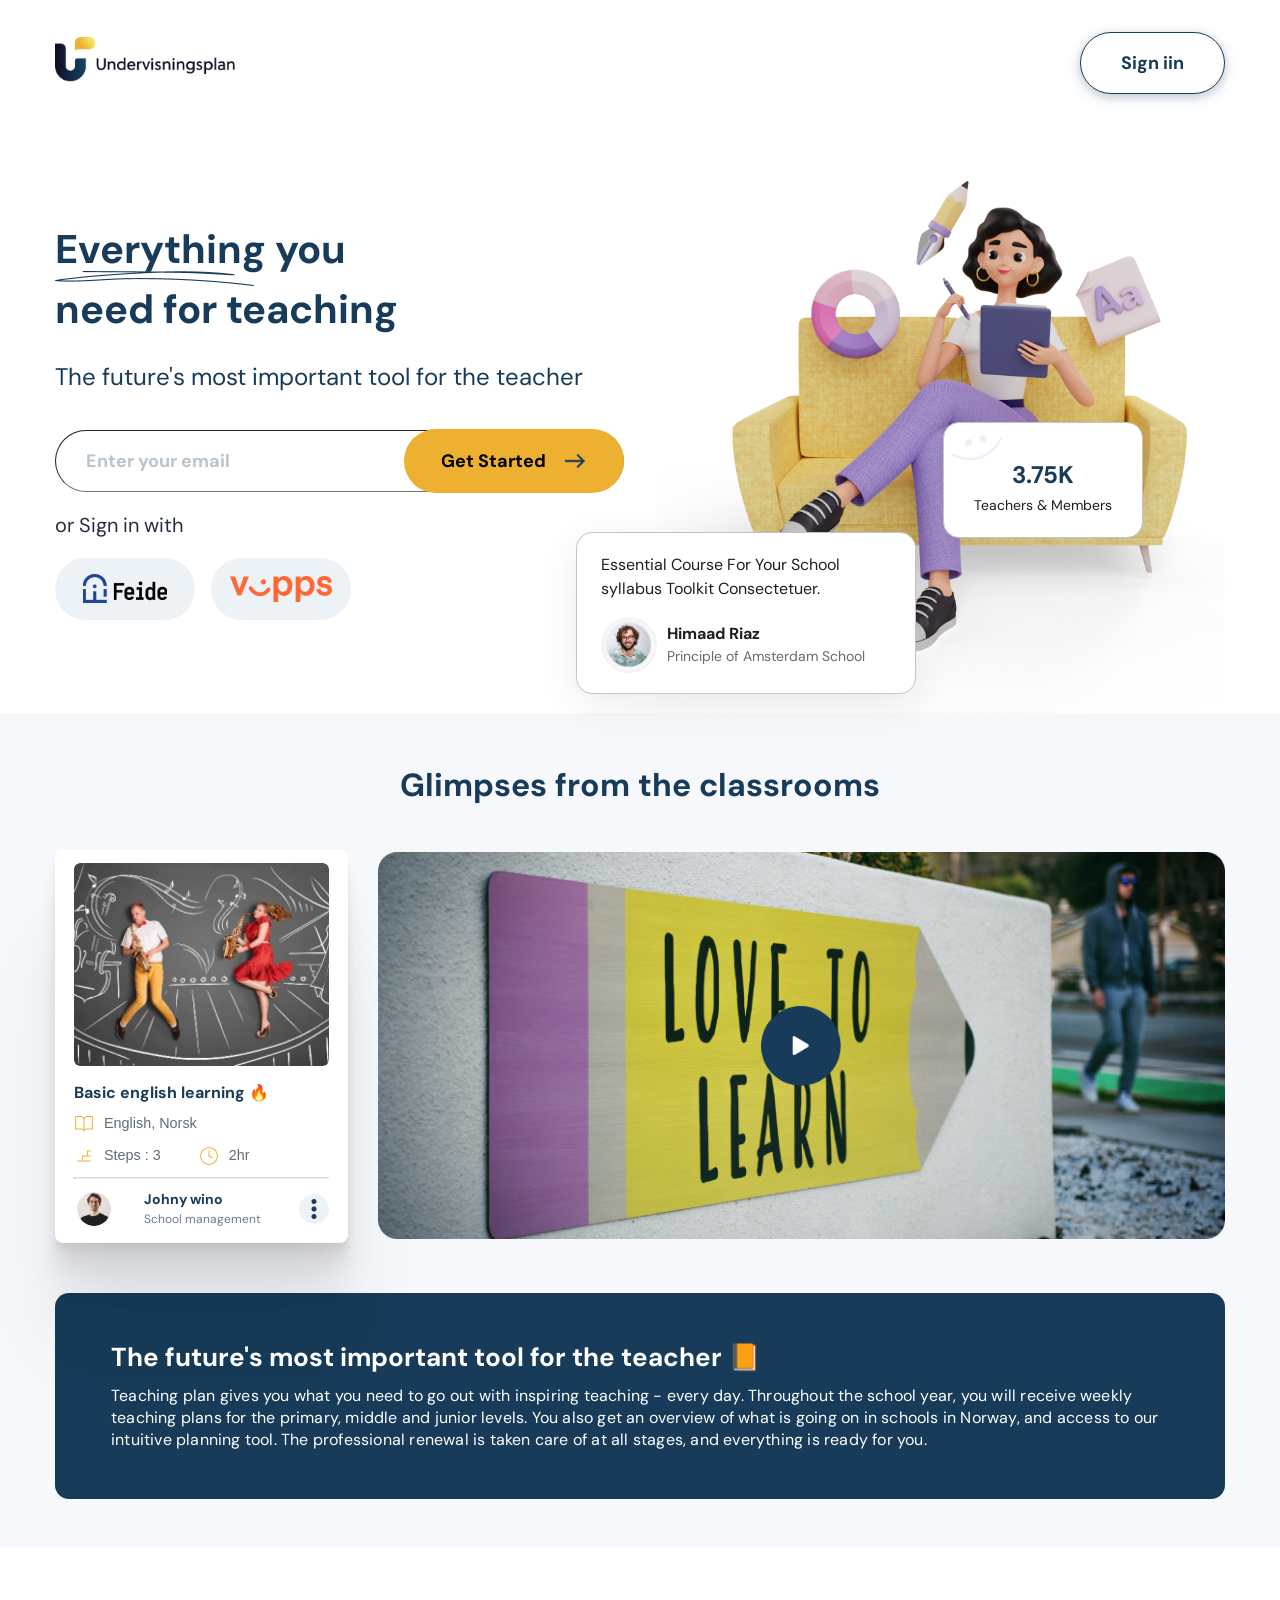
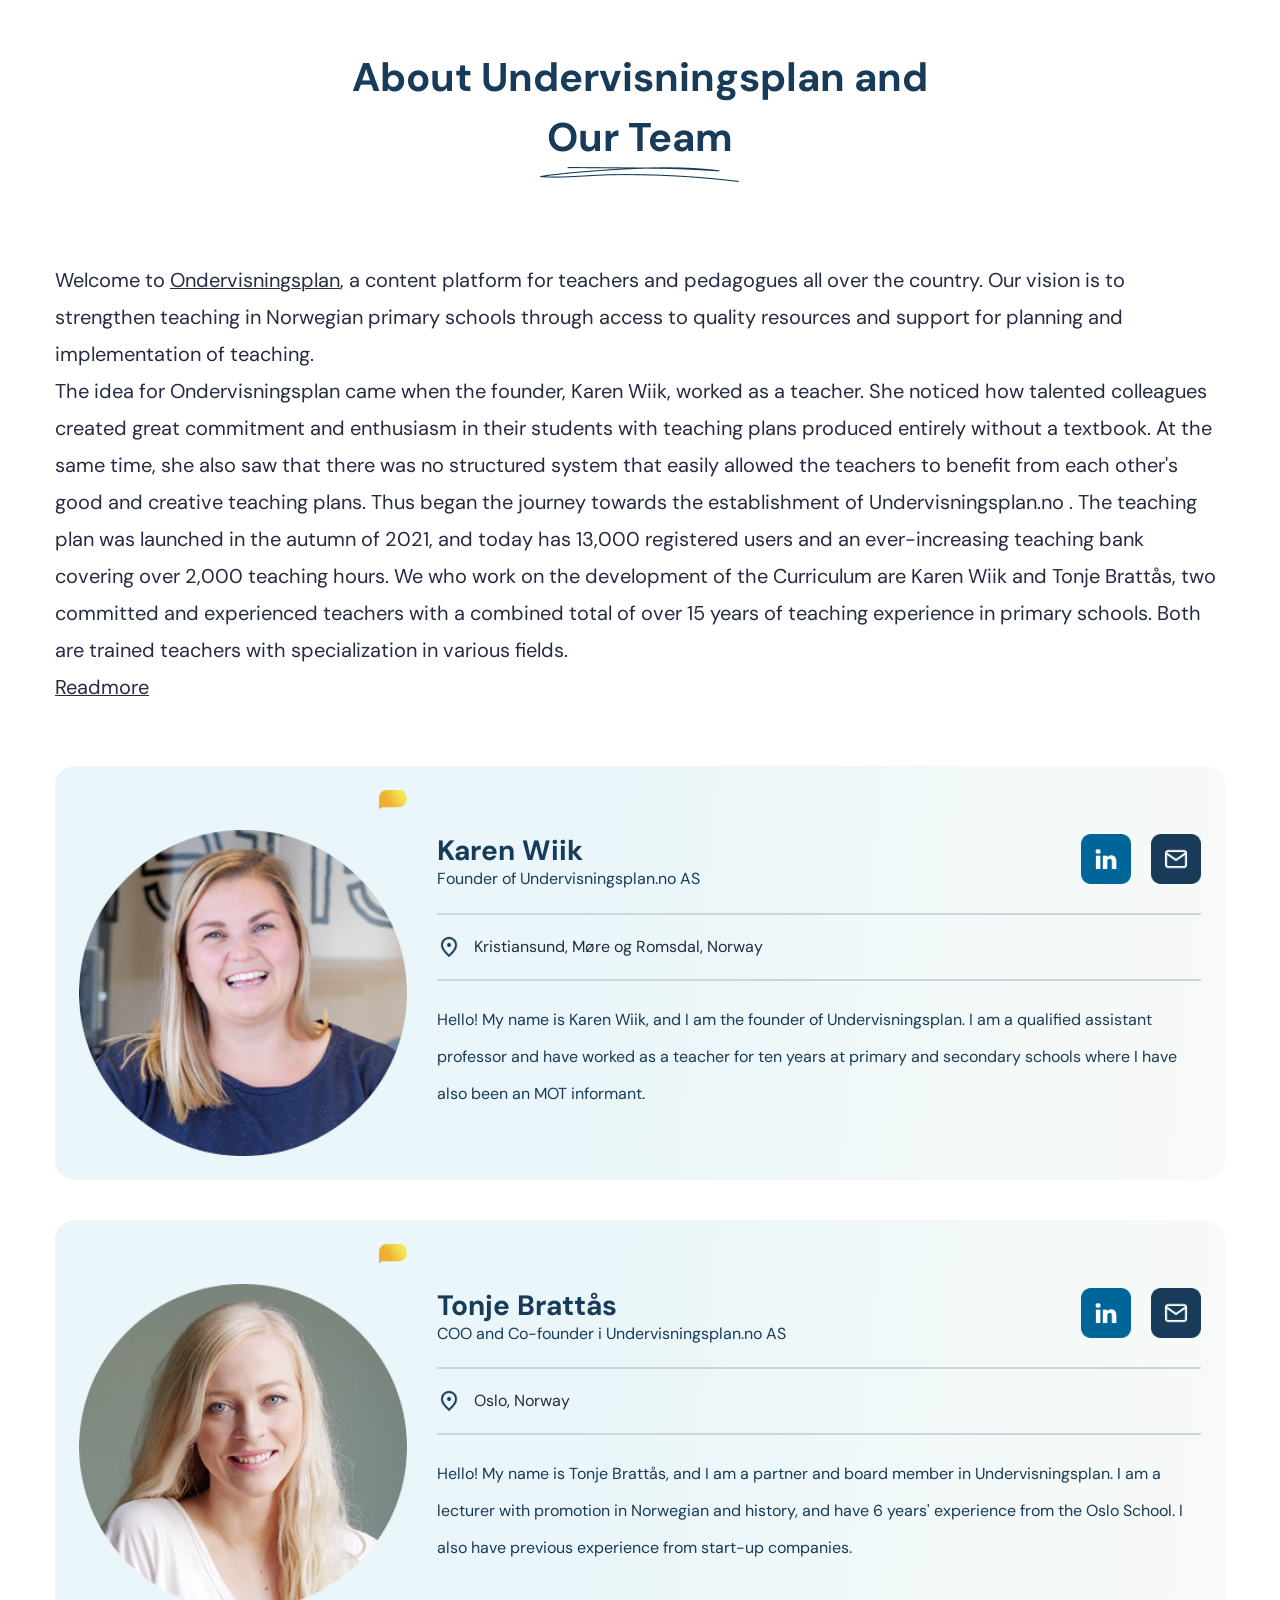
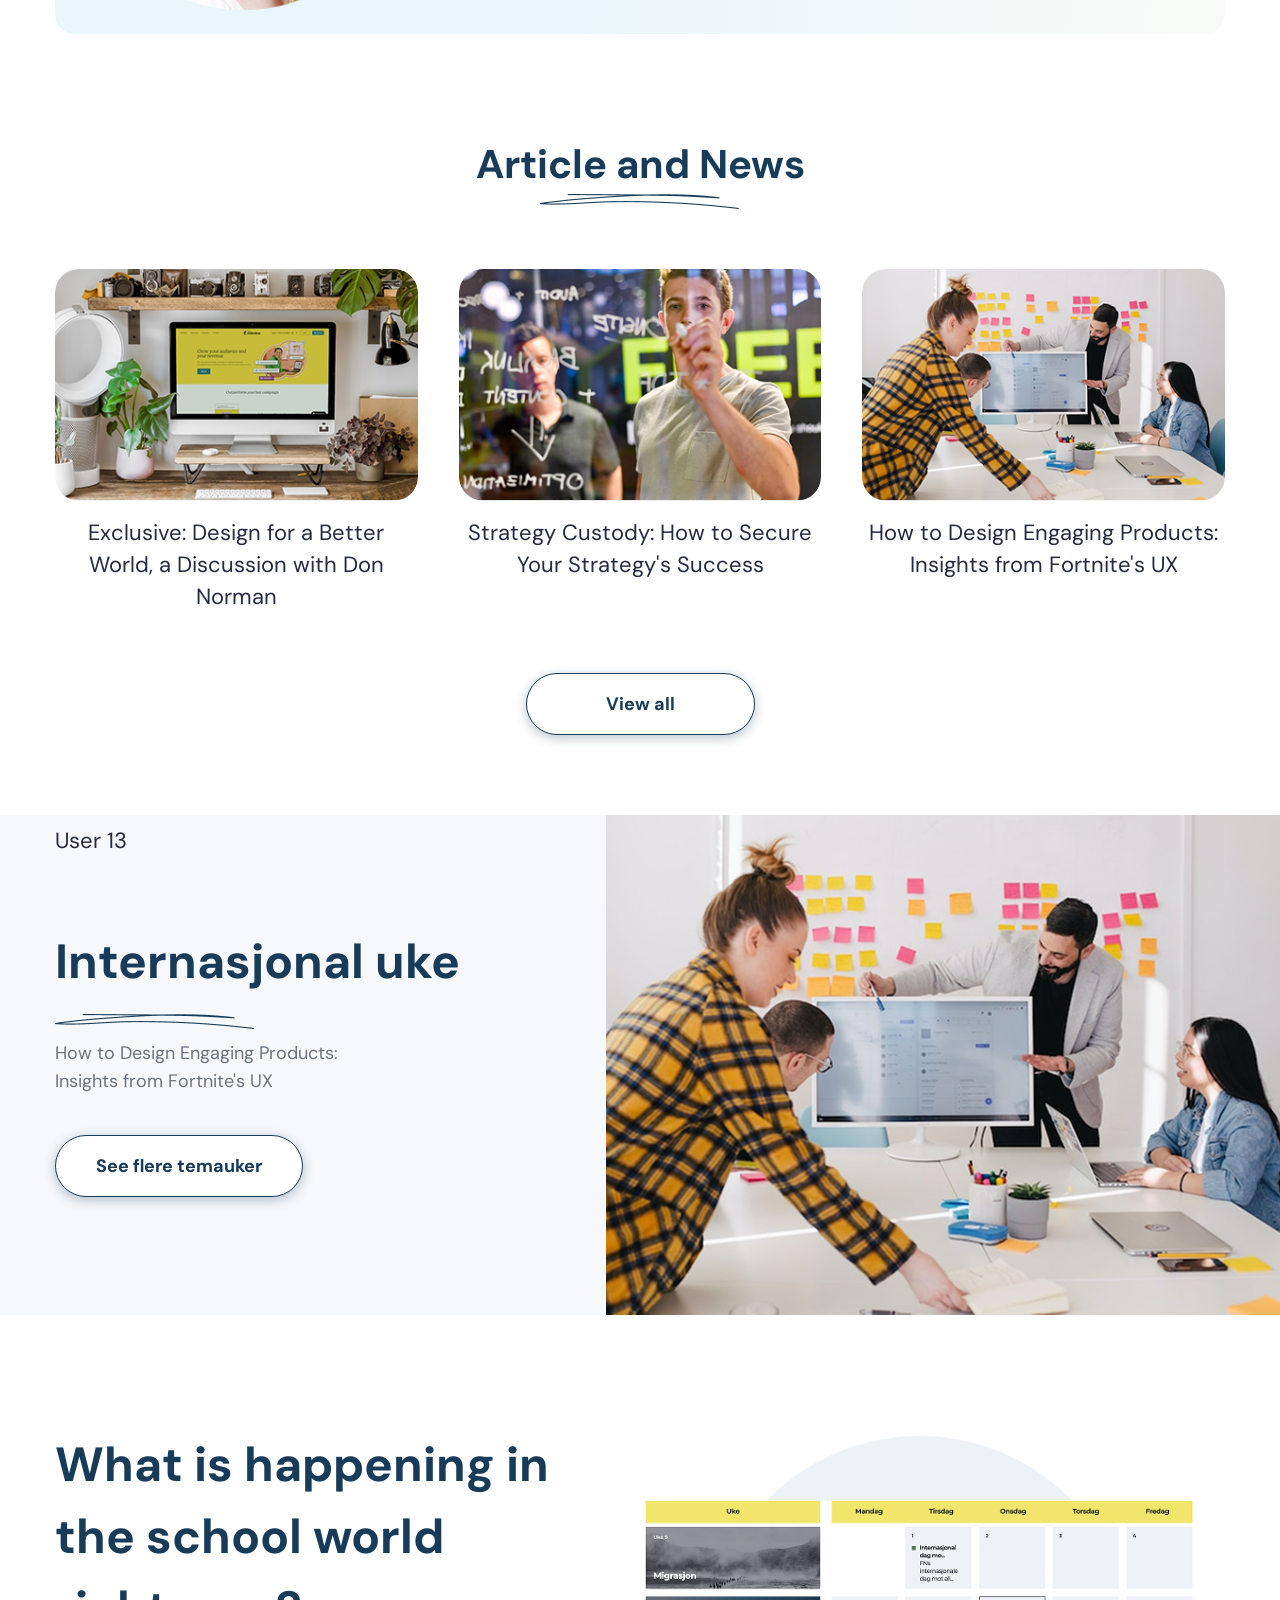
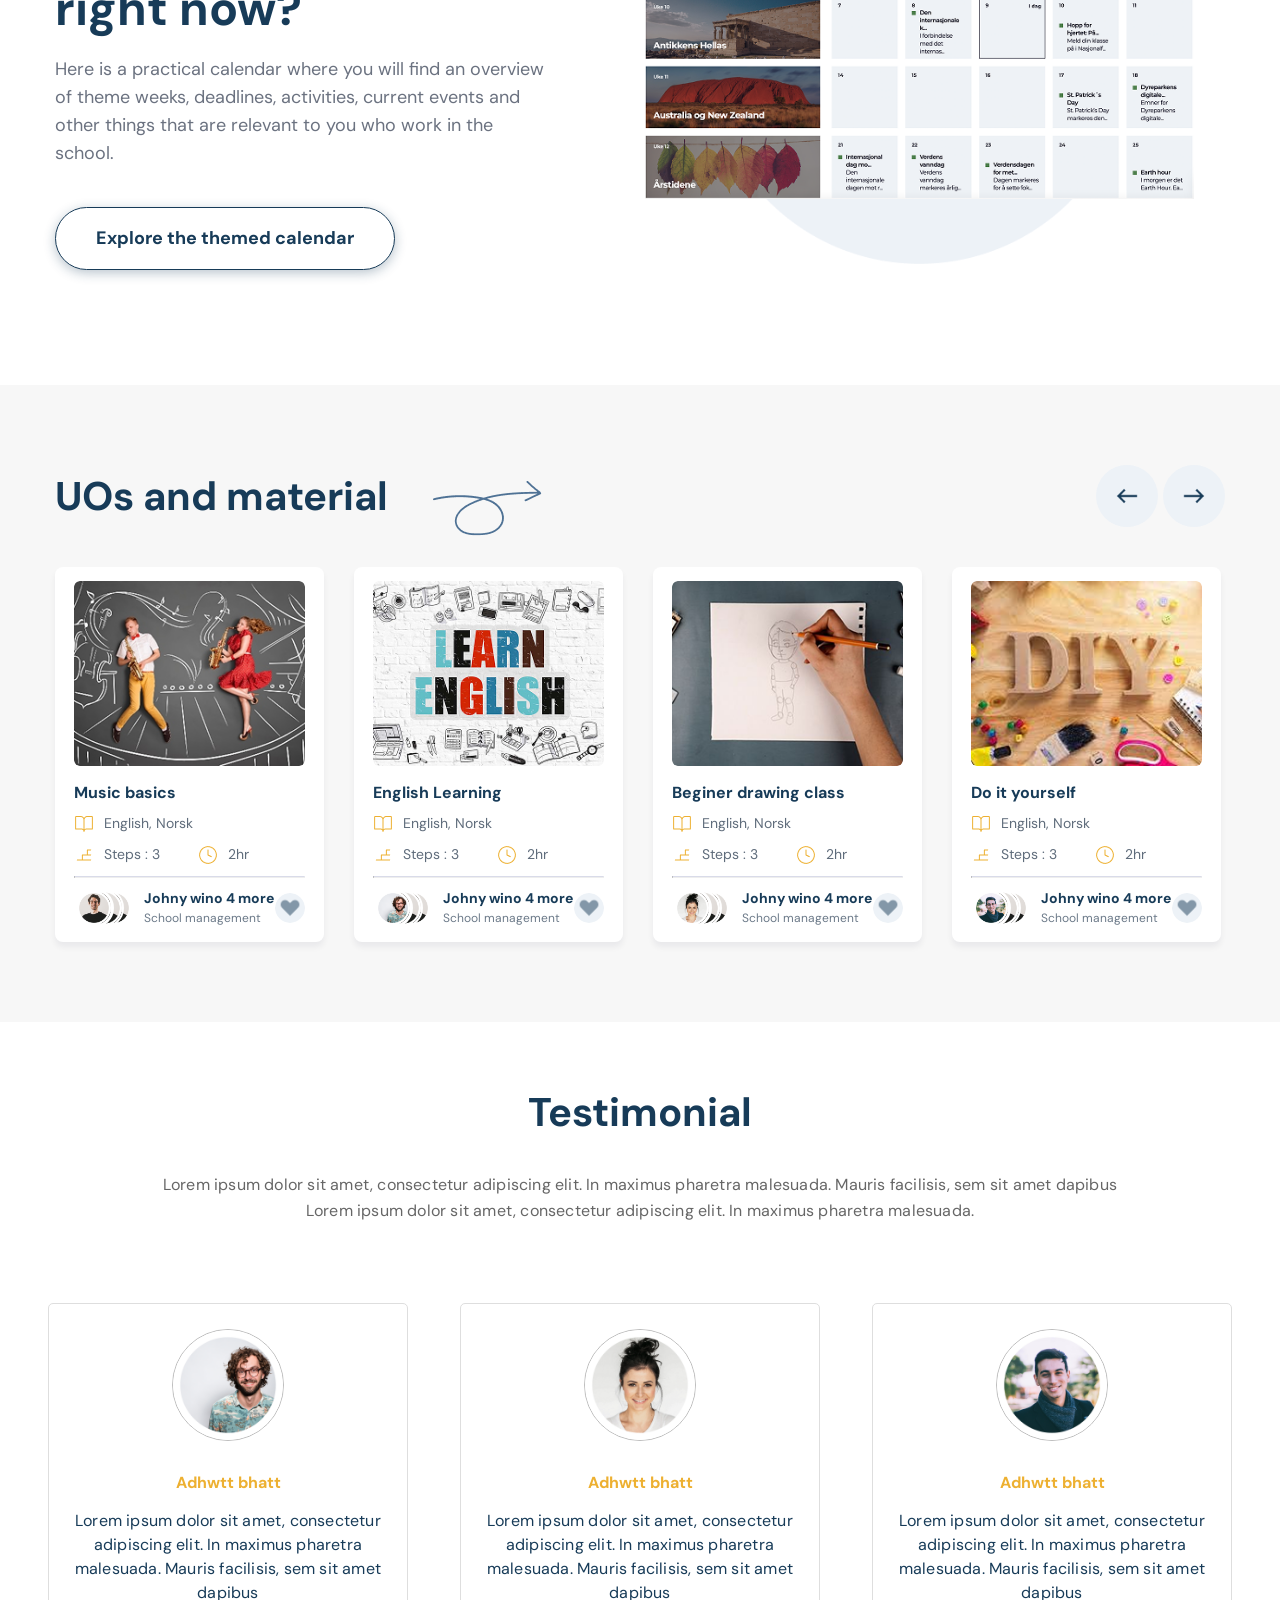
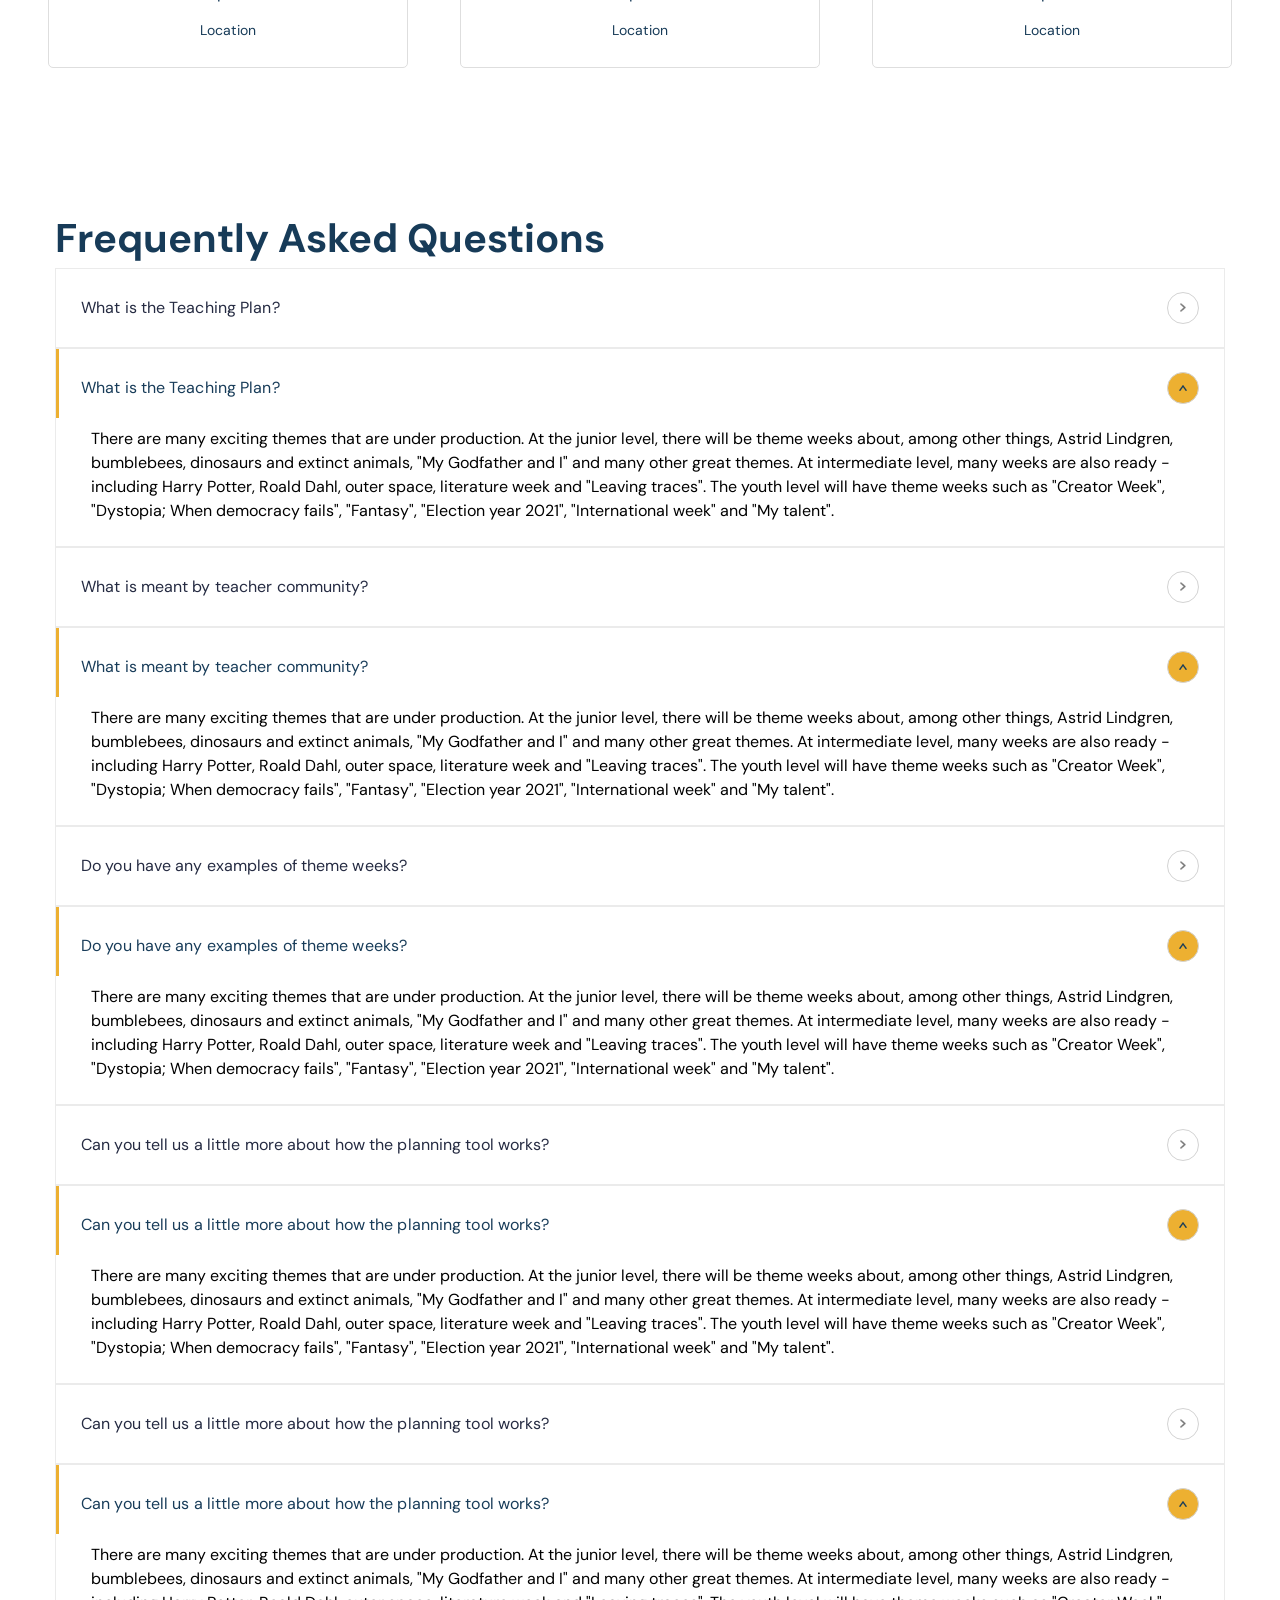
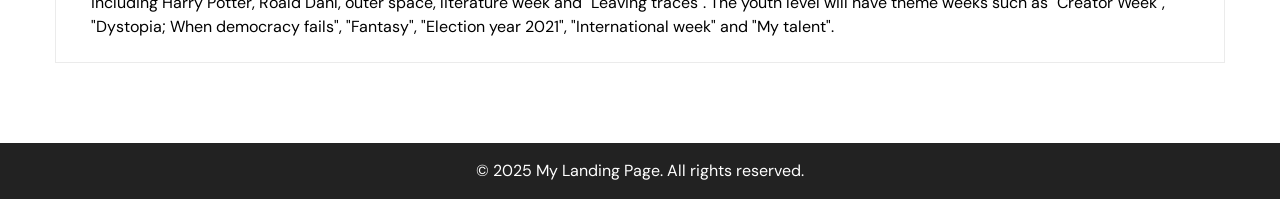
==== commit 404075fd: "FAQ DONE" ====
--- a/index.html
+++ b/index.html
@@ -466,14 +466,20 @@
           <h2 class="title">Frequently Asked Questions</h2>
           <div class="faq-boxs">
             <div id="faq-q1" class="faq-box">
-              <div class="faq-close">
-                <h4 class="faq-box-name">Do you have any examples of theme weeks?</h4>
-                <img src="" alt="">
-              </div>
-              <div class="faq-open">
-                div.faq-top
-                <h4 class="faq-box-name">Do you have any examples of theme weeks?</h4>
-                <img src="" alt="">
+              <div class="faq-box-close">
+                <h4 class="faq-box-name">What is the Teaching Plan?</h4>
+                <div class="faq-box-icon">
+                  <img src="assets/images/faq/icons_arrow2.png" alt="">
+                </div>
+              </div>
+              <div class="faq-box-open">
+                <img class="faq-box-open-line" src="/assets/images/faq/Line.png" alt="">
+                <div class="faq-box-open-top">
+                  <h4 class="faq-box-name">What is the Teaching Plan?</h4>
+                  <div class="faq-box-icon">
+                    <img src="assets/images/faq/icons_arrow1.png" alt="">
+                  </div>
+                </div>
                 <p class="faq-box-para">
                   There are many exciting themes that are under production. At the junior level, there will be theme
                   weeks
@@ -487,6 +493,118 @@
                 </p>
               </div>
             </div>
+            <div id="faq-q2" class="faq-box">
+              <div class="faq-box-close">
+                <h4 class="faq-box-name">What is meant by teacher community?</h4>
+                <div class="faq-box-icon">
+                  <img src="assets/images/faq/icons_arrow2.png" alt="">
+                </div>
+              </div>
+              <div class="faq-box-open">
+                <img class="faq-box-open-line" src="/assets/images/faq/Line.png" alt="">
+                <div class="faq-box-open-top">
+                  <h4 class="faq-box-name">What is meant by teacher community?</h4>
+                  <div class="faq-box-icon">
+                    <img src="assets/images/faq/icons_arrow1.png" alt="">
+                  </div>
+                </div>
+                <p class="faq-box-para">
+                  There are many exciting themes that are under production. At the junior level, there will be theme
+                  weeks
+                  about, among other things, Astrid Lindgren, bumblebees, dinosaurs and extinct animals, "My Godfather
+                  and
+                  I" and many other great themes.
+                  At intermediate level, many weeks are also ready - including Harry Potter, Roald Dahl, outer space,
+                  literature week and "Leaving traces".
+                  The youth level will have theme weeks such as "Creator Week", "Dystopia; When democracy fails",
+                  "Fantasy", "Election year 2021", "International week" and "My talent".
+                </p>
+              </div>
+            </div>
+            <div id="faq-q3" class="faq-box">
+              <div class="faq-box-close">
+                <h4 class="faq-box-name">Do you have any examples of theme weeks?</h4>
+                <div class="faq-box-icon">
+                  <img src="assets/images/faq/icons_arrow2.png" alt="">
+                </div>
+              </div>
+              <div class="faq-box-open">
+                <img class="faq-box-open-line" src="/assets/images/faq/Line.png" alt="">
+                <div class="faq-box-open-top">
+                  <h4 class="faq-box-name">Do you have any examples of theme weeks?</h4>
+                  <div class="faq-box-icon">
+                    <img src="assets/images/faq/icons_arrow1.png" alt="">
+                  </div>
+                </div>
+                <p class="faq-box-para">
+                  There are many exciting themes that are under production. At the junior level, there will be theme
+                  weeks
+                  about, among other things, Astrid Lindgren, bumblebees, dinosaurs and extinct animals, "My Godfather
+                  and
+                  I" and many other great themes.
+                  At intermediate level, many weeks are also ready - including Harry Potter, Roald Dahl, outer space,
+                  literature week and "Leaving traces".
+                  The youth level will have theme weeks such as "Creator Week", "Dystopia; When democracy fails",
+                  "Fantasy", "Election year 2021", "International week" and "My talent".
+                </p>
+              </div>
+            </div>
+            <div id="faq-q4" class="faq-box">
+              <div class="faq-box-close">
+                <h4 class="faq-box-name">Can you tell us a little more about how the planning tool works?</h4>
+                <div class="faq-box-icon">
+                  <img src="assets/images/faq/icons_arrow2.png" alt="">
+                </div>
+              </div>
+              <div class="faq-box-open">
+                <img class="faq-box-open-line" src="/assets/images/faq/Line.png" alt="">
+                <div class="faq-box-open-top">
+                  <h4 class="faq-box-name">Can you tell us a little more about how the planning tool works?</h4>
+                  <div class="faq-box-icon">
+                    <img src="assets/images/faq/icons_arrow1.png" alt="">
+                  </div>
+                </div>
+                <p class="faq-box-para">
+                  There are many exciting themes that are under production. At the junior level, there will be theme
+                  weeks
+                  about, among other things, Astrid Lindgren, bumblebees, dinosaurs and extinct animals, "My Godfather
+                  and
+                  I" and many other great themes.
+                  At intermediate level, many weeks are also ready - including Harry Potter, Roald Dahl, outer space,
+                  literature week and "Leaving traces".
+                  The youth level will have theme weeks such as "Creator Week", "Dystopia; When democracy fails",
+                  "Fantasy", "Election year 2021", "International week" and "My talent".
+                </p>
+              </div>
+            </div>
+            <div id="faq-q5" class="faq-box">
+              <div class="faq-box-close">
+                <h4 class="faq-box-name">Can you tell us a little more about how the planning tool works?</h4>
+                <div class="faq-box-icon">
+                  <img src="assets/images/faq/icons_arrow2.png" alt="">
+                </div>
+              </div>
+              <div class="faq-box-open">
+                <img class="faq-box-open-line" src="/assets/images/faq/Line.png" alt="">
+                <div class="faq-box-open-top">
+                  <h4 class="faq-box-name">Can you tell us a little more about how the planning tool works?</h4>
+                  <div class="faq-box-icon">
+                    <img src="assets/images/faq/icons_arrow1.png" alt="">
+                  </div>
+                </div>
+                <p class="faq-box-para">
+                  There are many exciting themes that are under production. At the junior level, there will be theme
+                  weeks
+                  about, among other things, Astrid Lindgren, bumblebees, dinosaurs and extinct animals, "My Godfather
+                  and
+                  I" and many other great themes.
+                  At intermediate level, many weeks are also ready - including Harry Potter, Roald Dahl, outer space,
+                  literature week and "Leaving traces".
+                  The youth level will have theme weeks such as "Creator Week", "Dystopia; When democracy fails",
+                  "Fantasy", "Election year 2021", "International week" and "My talent".
+                </p>
+              </div>
+            </div>
           </div>
         </div>
       </section>
--- a/assets/css/style.css
+++ b/assets/css/style.css
@@ -1211,6 +1211,98 @@
   padding: 80px 15px;
 }
 
+.faq-boxes {
+  width: 100%;
+  display: flex;
+  flex-direction: column;
+  gap: 0px;
+}
+
+.faq-box {
+  width: 100%;
+}
+
+.faq-box-close {
+  border: 1px solid #EBEBEB;
+  padding: 23px 25px;
+  display: flex;
+  flex-direction: row;
+  align-items: center;
+  justify-content: space-between;
+}
+.faq-box-open{
+  position: relative;
+  border: 1px solid #EBEBEB;
+  padding: 23px 25px;
+  display: flex;
+  flex-direction: column;
+  align-items: start;
+  justify-content: space-between;
+}
+.faq-box-open-top{
+  width: 100%;
+  display: flex;
+  flex-direction: row;
+  align-items: center;
+  justify-content: space-between;
+  margin-bottom: 23px;
+}
+
+.faq-box-open-top .faq-box-icon{
+  background-color: #EDB031;
+}
+
+.faq-box-open-top .faq-box-name{
+  color: #183C59;
+}
+.faq-box-para {
+  padding-left: 10px;
+  padding-right: 23px;
+  color: #000000;
+}
+
+.faq-box-open-top .faq-box-icon img {
+  width: auto;
+  height: 100%;
+  /* rotate: 270deg; */
+}
+
+
+
+
+.faq-box-name {
+  font-family: DM Sans;
+  font-weight: 500;
+  font-style: Medium;
+  font-size: 16px;
+  line-height: 1.5;
+  letter-spacing: 0.1px;
+}
+
+.faq-box-icon {
+  width: 32px;
+  height: 32px;
+  padding: 12px;
+  border-width: 1px;
+  border-radius: 30px;
+  background: #FFFFFF;
+  border: 1px solid #D3D3D3;
+  display: flex;
+  align-items: center;
+  justify-content: center;
+}
+
+.faq-box-icon img {
+  width: 100%;
+  height: auto;
+}
+
+.faq-box-open-line{
+  position: absolute;
+  left: 0;
+  top: 0;
+}
+
 
 
 /* ==== Footer ==== */
@@ -1220,7 +1312,6 @@
   background-color: var(--secondary-color);
   color: #fff;
 }
-
 /* ==== Utility Classes ==== */
 .text-center {
   text-align: center;
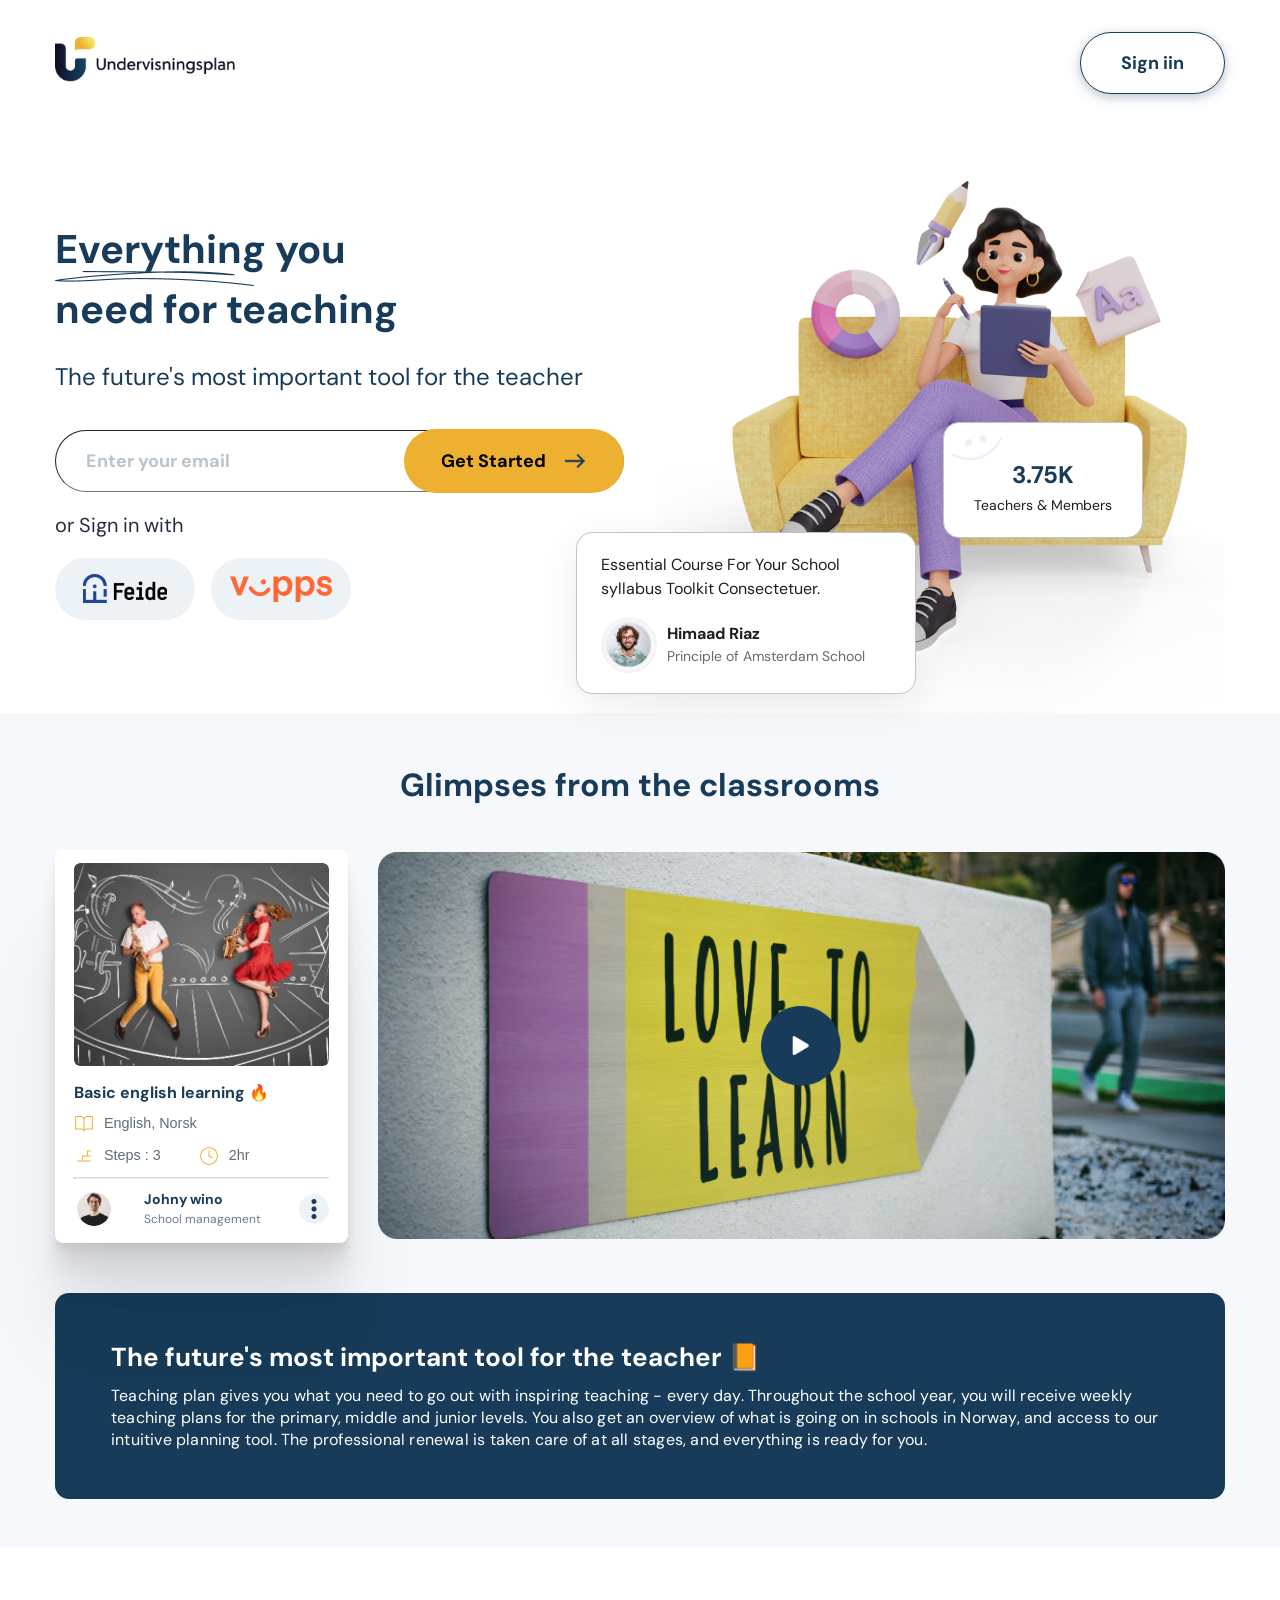
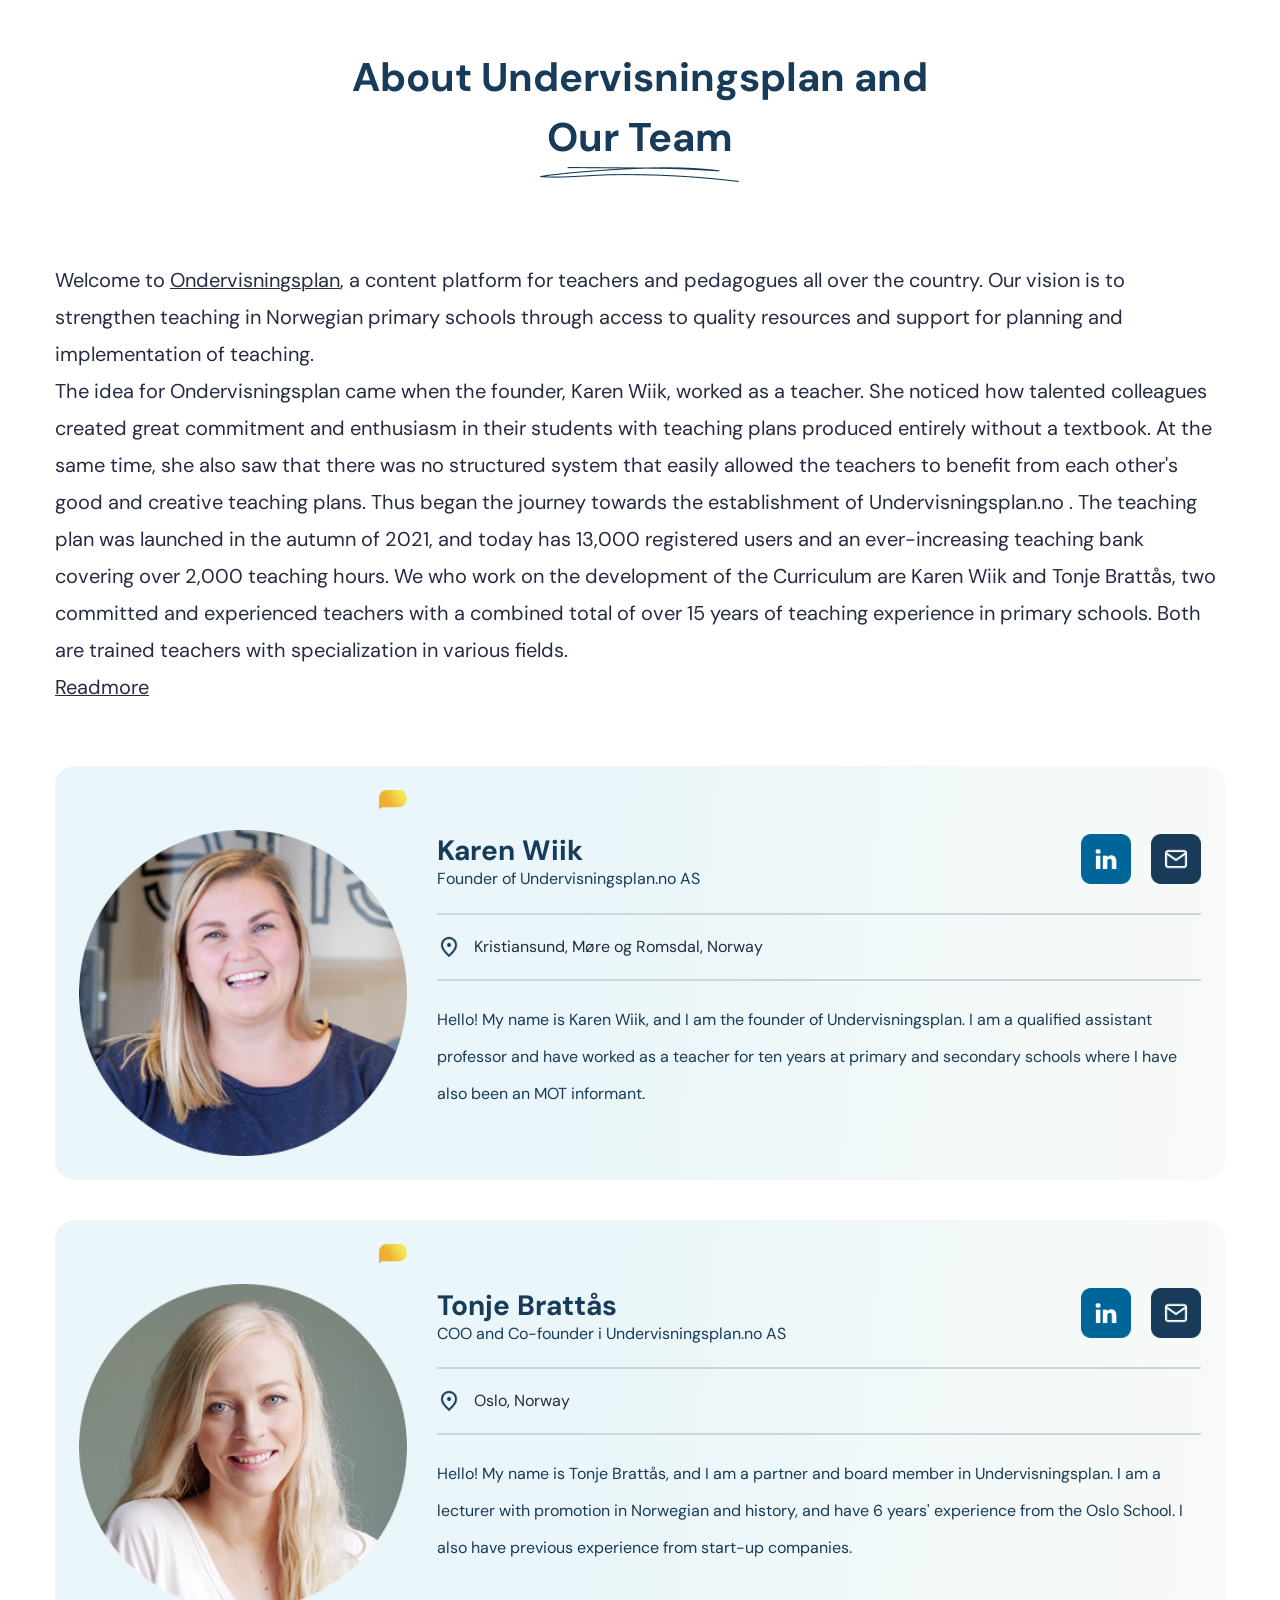
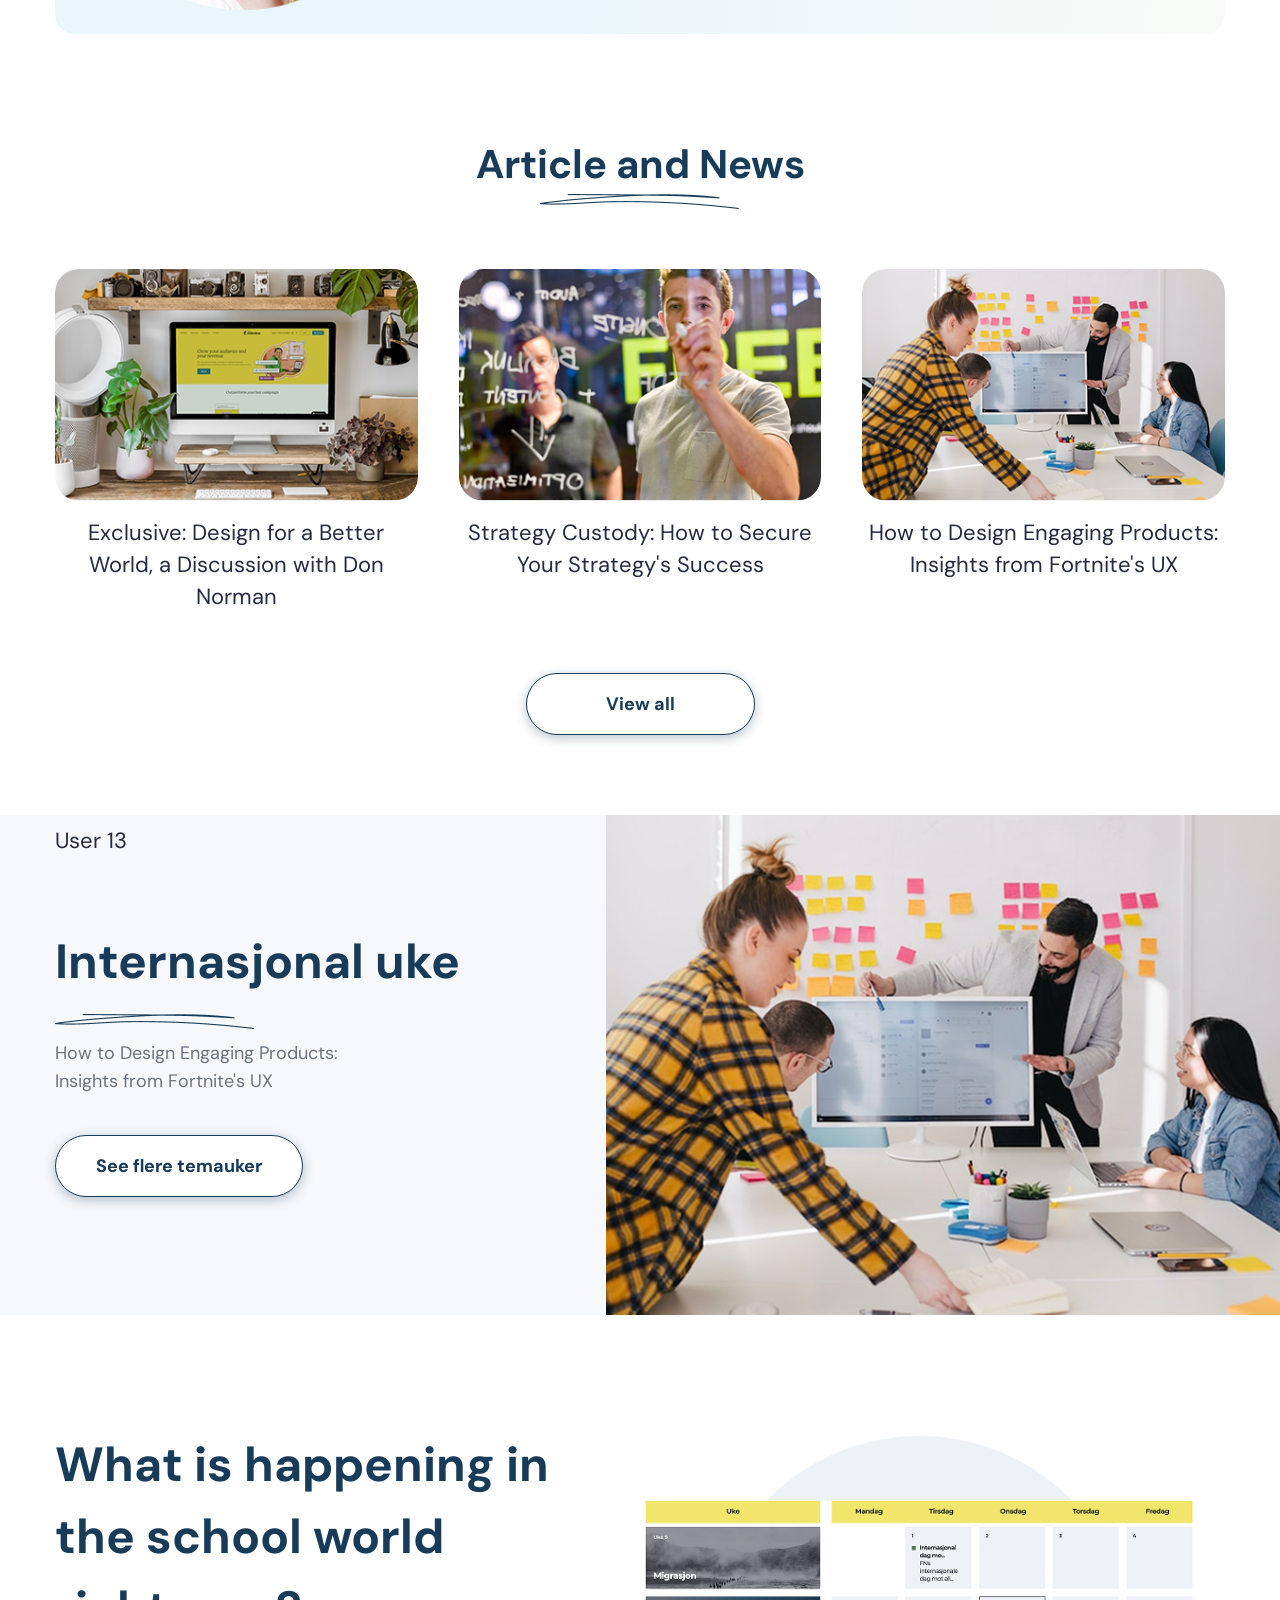
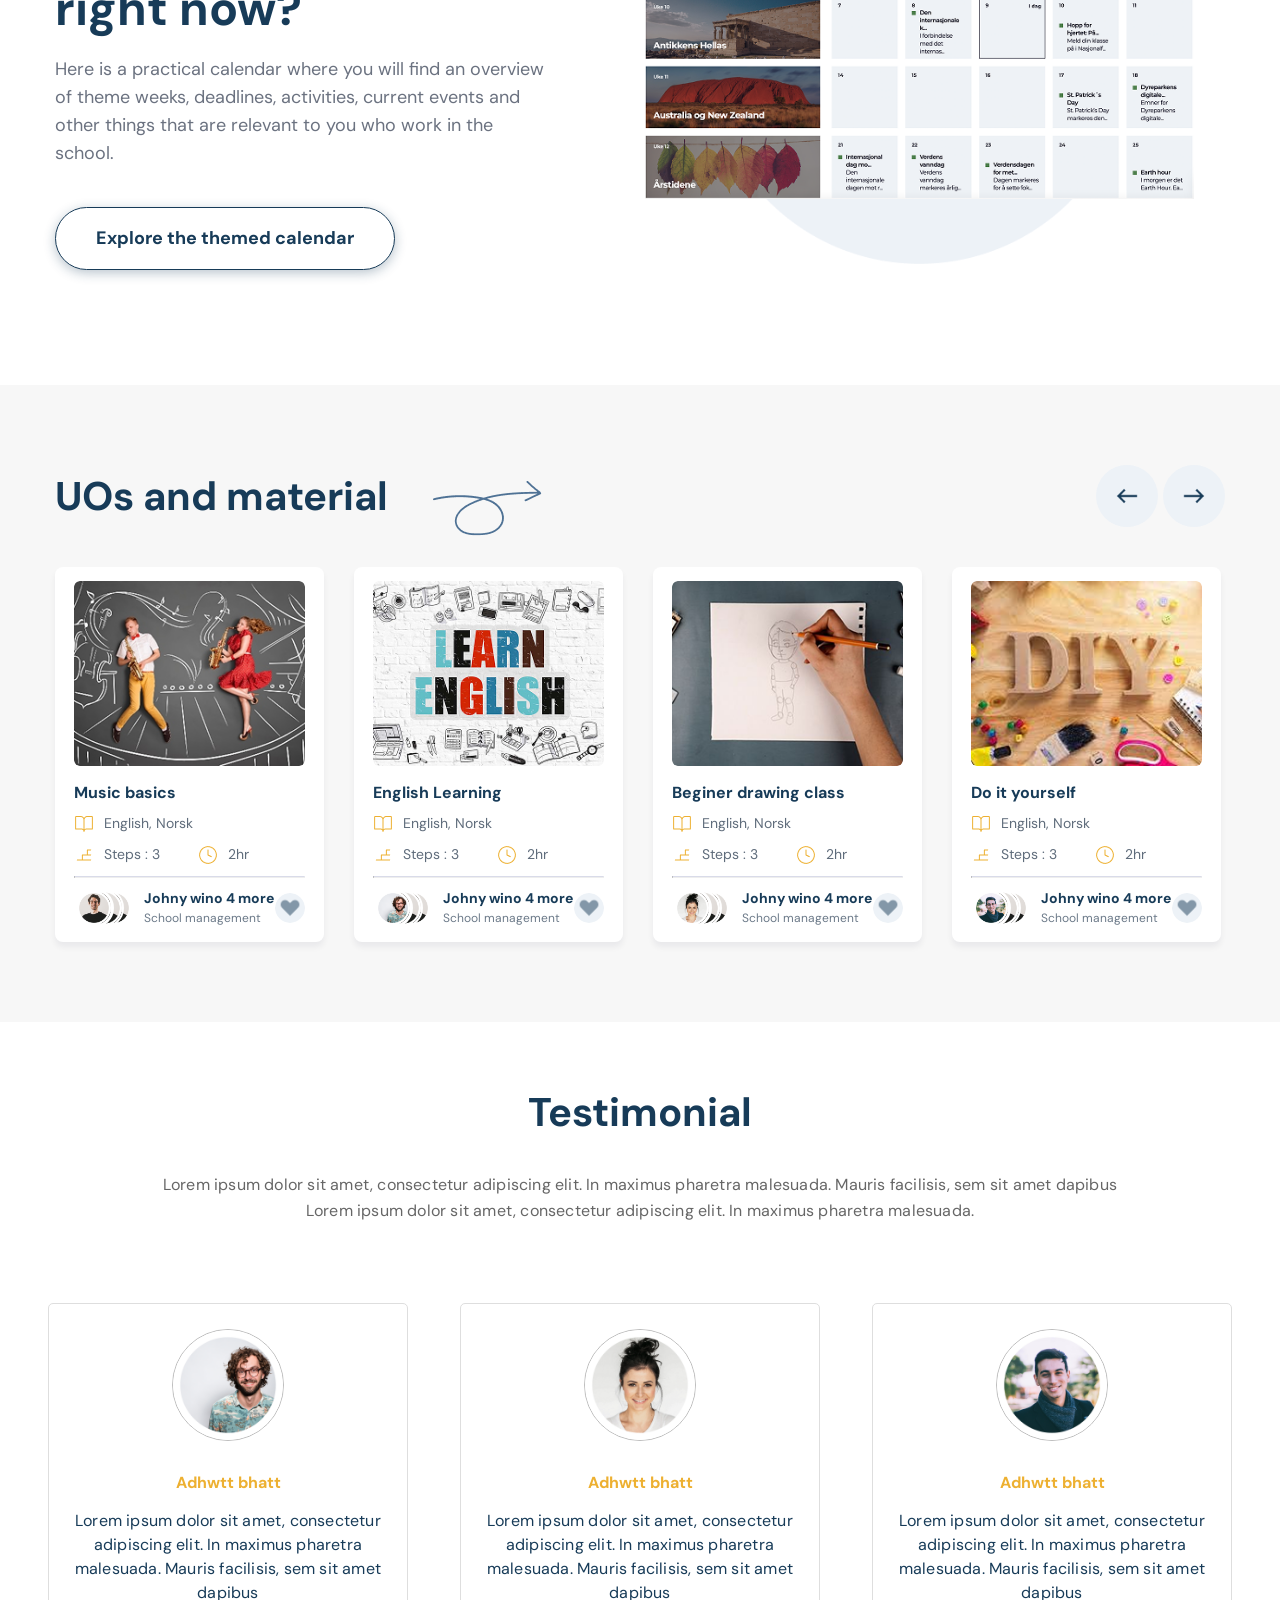
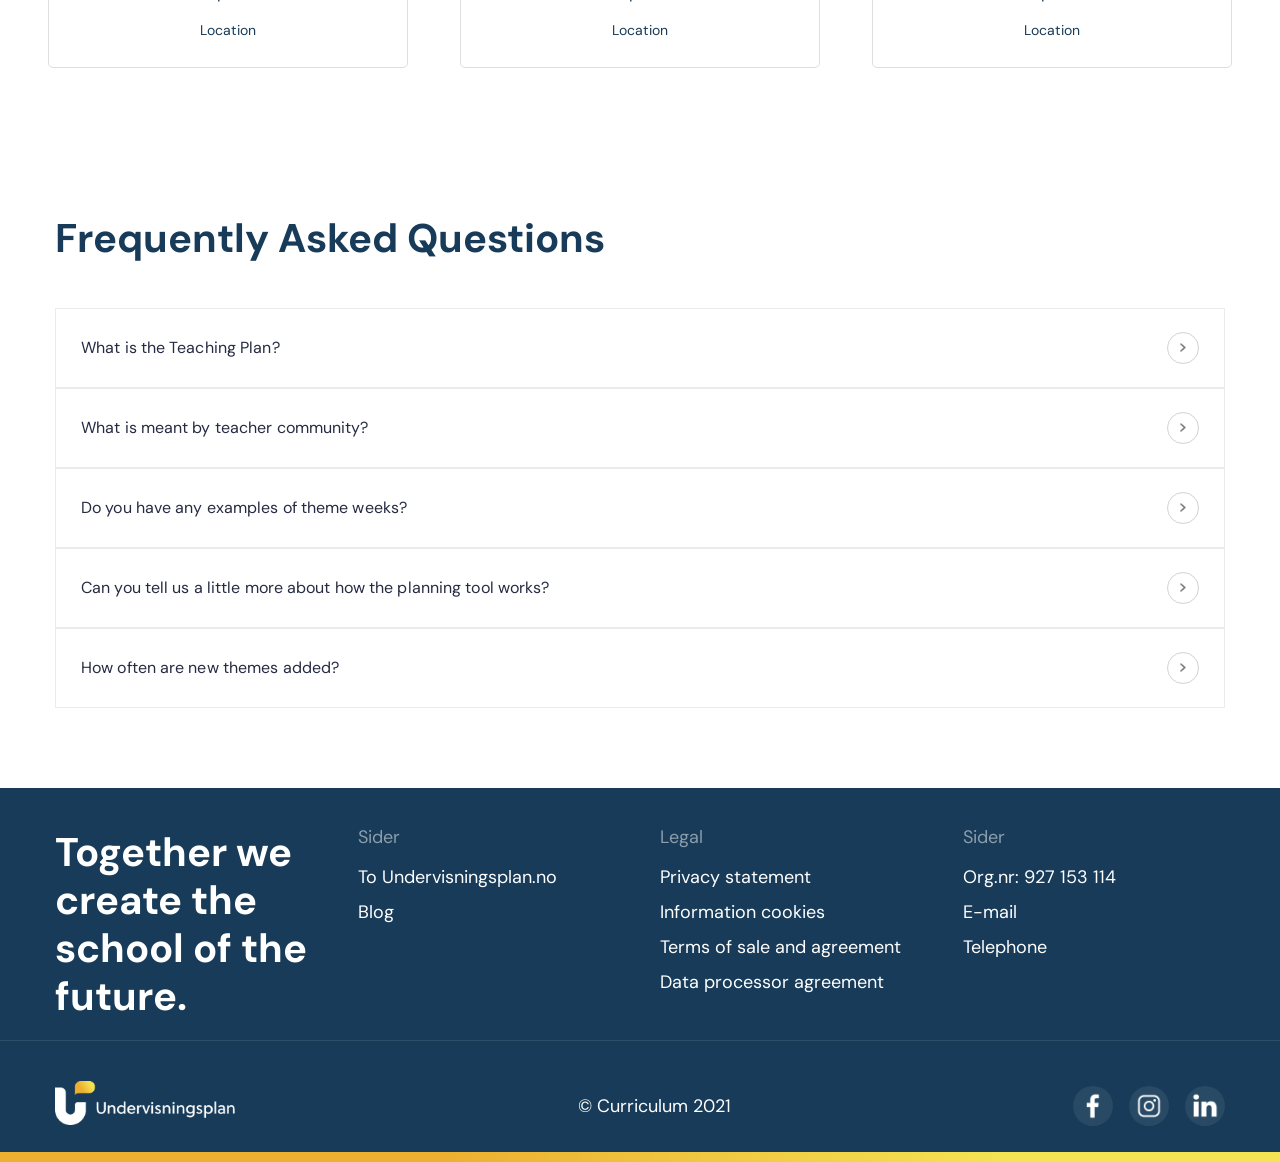
==== commit 65b61e54: "----RESPONSIVE IS NOT FIXED---- Add FAQ section with accordion functionality and new images - Implem" ====
--- a/index.html
+++ b/index.html
@@ -464,11 +464,13 @@
       <section class="faq">
         <div class="container">
           <h2 class="title">Frequently Asked Questions</h2>
-          <div class="faq-boxs">
+          <div class="faq-boxes">
+
+            <!-- FAQ 1 -->
             <div id="faq-q1" class="faq-box">
               <div class="faq-box-close">
                 <h4 class="faq-box-name">What is the Teaching Plan?</h4>
-                <div class="faq-box-icon">
+                <div class="faq-box-icon" id="faq-q1-btn">
                   <img src="assets/images/faq/icons_arrow2.png" alt="">
                 </div>
               </div>
@@ -482,10 +484,9 @@
                 </div>
                 <p class="faq-box-para">
                   There are many exciting themes that are under production. At the junior level, there will be theme
-                  weeks
-                  about, among other things, Astrid Lindgren, bumblebees, dinosaurs and extinct animals, "My Godfather
-                  and
-                  I" and many other great themes.
+                  weeks about, among other things, Astrid Lindgren, bumblebees, dinosaurs and extinct animals, "My
+                  Godfather
+                  and I" and many other great themes.
                   At intermediate level, many weeks are also ready - including Harry Potter, Roald Dahl, outer space,
                   literature week and "Leaving traces".
                   The youth level will have theme weeks such as "Creator Week", "Dystopia; When democracy fails",
@@ -493,6 +494,8 @@
                 </p>
               </div>
             </div>
+
+            <!-- FAQ 2 -->
             <div id="faq-q2" class="faq-box">
               <div class="faq-box-close">
                 <h4 class="faq-box-name">What is meant by teacher community?</h4>
@@ -510,17 +513,14 @@
                 </div>
                 <p class="faq-box-para">
                   There are many exciting themes that are under production. At the junior level, there will be theme
-                  weeks
-                  about, among other things, Astrid Lindgren, bumblebees, dinosaurs and extinct animals, "My Godfather
-                  and
-                  I" and many other great themes.
-                  At intermediate level, many weeks are also ready - including Harry Potter, Roald Dahl, outer space,
-                  literature week and "Leaving traces".
-                  The youth level will have theme weeks such as "Creator Week", "Dystopia; When democracy fails",
-                  "Fantasy", "Election year 2021", "International week" and "My talent".
+                  weeks about, among other things, Astrid Lindgren, bumblebees, dinosaurs and extinct animals, "My
+                  Godfather
+                  and I" and many other great themes.
                 </p>
               </div>
             </div>
+
+            <!-- FAQ 3 -->
             <div id="faq-q3" class="faq-box">
               <div class="faq-box-close">
                 <h4 class="faq-box-name">Do you have any examples of theme weeks?</h4>
@@ -537,18 +537,13 @@
                   </div>
                 </div>
                 <p class="faq-box-para">
-                  There are many exciting themes that are under production. At the junior level, there will be theme
-                  weeks
-                  about, among other things, Astrid Lindgren, bumblebees, dinosaurs and extinct animals, "My Godfather
-                  and
-                  I" and many other great themes.
-                  At intermediate level, many weeks are also ready - including Harry Potter, Roald Dahl, outer space,
+                  At intermediate level, many weeks are ready — including Harry Potter, Roald Dahl, outer space,
                   literature week and "Leaving traces".
-                  The youth level will have theme weeks such as "Creator Week", "Dystopia; When democracy fails",
-                  "Fantasy", "Election year 2021", "International week" and "My talent".
                 </p>
               </div>
             </div>
+
+            <!-- FAQ 4 -->
             <div id="faq-q4" class="faq-box">
               <div class="faq-box-close">
                 <h4 class="faq-box-name">Can you tell us a little more about how the planning tool works?</h4>
@@ -565,21 +560,15 @@
                   </div>
                 </div>
                 <p class="faq-box-para">
-                  There are many exciting themes that are under production. At the junior level, there will be theme
-                  weeks
-                  about, among other things, Astrid Lindgren, bumblebees, dinosaurs and extinct animals, "My Godfather
-                  and
-                  I" and many other great themes.
-                  At intermediate level, many weeks are also ready - including Harry Potter, Roald Dahl, outer space,
-                  literature week and "Leaving traces".
-                  The youth level will have theme weeks such as "Creator Week", "Dystopia; When democracy fails",
-                  "Fantasy", "Election year 2021", "International week" and "My talent".
+                  The planning tool helps structure weekly teaching plans efficiently for different age groups.
                 </p>
               </div>
             </div>
+
+            <!-- FAQ 5 -->
             <div id="faq-q5" class="faq-box">
               <div class="faq-box-close">
-                <h4 class="faq-box-name">Can you tell us a little more about how the planning tool works?</h4>
+                <h4 class="faq-box-name">How often are new themes added?</h4>
                 <div class="faq-box-icon">
                   <img src="assets/images/faq/icons_arrow2.png" alt="">
                 </div>
@@ -587,24 +576,17 @@
               <div class="faq-box-open">
                 <img class="faq-box-open-line" src="/assets/images/faq/Line.png" alt="">
                 <div class="faq-box-open-top">
-                  <h4 class="faq-box-name">Can you tell us a little more about how the planning tool works?</h4>
+                  <h4 class="faq-box-name">How often are new themes added?</h4>
                   <div class="faq-box-icon">
                     <img src="assets/images/faq/icons_arrow1.png" alt="">
                   </div>
                 </div>
                 <p class="faq-box-para">
-                  There are many exciting themes that are under production. At the junior level, there will be theme
-                  weeks
-                  about, among other things, Astrid Lindgren, bumblebees, dinosaurs and extinct animals, "My Godfather
-                  and
-                  I" and many other great themes.
-                  At intermediate level, many weeks are also ready - including Harry Potter, Roald Dahl, outer space,
-                  literature week and "Leaving traces".
-                  The youth level will have theme weeks such as "Creator Week", "Dystopia; When democracy fails",
-                  "Fantasy", "Election year 2021", "International week" and "My talent".
+                  New themes are released continuously throughout the year to keep lessons fresh and engaging.
                 </p>
               </div>
             </div>
+
           </div>
         </div>
       </section>
@@ -612,7 +594,78 @@
     </main>
 
     <footer class="footer">
-      <p>© 2025 My Landing Page. All rights reserved.</p>
+      <div class="footer-s1">
+        <div class="container">
+          <div class="footer-s1-d">
+            <h2 class="title">
+              Together we create the school of the future.
+            </h2>
+          </div>
+          <div class="footer-s1-d">
+            <h4 class="footer-ul-title">Sider</h4>
+            <ul>
+              <li>
+                To Undervisningsplan.no
+              </li>
+              <li>
+                Blog
+              </li>
+            </ul>
+          </div>
+          <div class="footer-s1-d">
+            <h4 class="footer-ul-title">Legal</h4>
+            <ul>
+              <li>
+                Privacy statement
+              </li>
+              <li>
+                Information cookies
+              </li>
+              <li>
+                Terms of sale and agreement
+              </li>
+              <li>
+                Data processor agreement
+              </li>
+            </ul>
+          </div>
+          <div class="footer-s1-d">
+            <h4 class="footer-ul-title">Sider</h4>
+            <ul>
+              <li>
+                Org.nr: 927 153 114
+              </li>
+              <li>
+                E-mail
+              </li>
+              <li>
+                Telephone
+              </li>
+            </ul>
+          </div>
+        </div>
+      </div>
+      <hr>
+      <div class="footer-s2">
+        <div class="container">
+          <a href="#">
+            <img id="header-logo" src="assets/images/footer/logo.png" alt="Logo" class="logo">
+          </a>
+          <p class="footer-s2-para">© Curriculum 2021</p>
+          <div class="footer-s2-slink">
+            <a href="#facebook">
+              <img src="assets/images/footer/Facebook.png" alt="">
+            </a>
+            <a href="#instagram">
+              <img src="assets/images/footer/Instagram.png" alt="">
+            </a>
+            <a href="#linkedin">
+              <img src="assets/images/footer/Linkedin.png" alt="">
+            </a>
+          </div>
+        </div>
+      </div>
+      <div class="footer-s3"></div>
     </footer>
 
   </div>
--- a/assets/css/style.css
+++ b/assets/css/style.css
@@ -1211,6 +1211,14 @@
   padding: 80px 15px;
 }
 
+.faq>.container {
+  display: flex;
+  flex-direction: column;
+  align-items: center;
+  width: 100%;
+  gap: 40px;
+}
+
 .faq-boxes {
   width: 100%;
   display: flex;
@@ -1229,8 +1237,11 @@
   flex-direction: row;
   align-items: center;
   justify-content: space-between;
-}
-.faq-box-open{
+  cursor: pointer;
+}
+
+.faq-box-open {
+  background-color: #F6F6F6;
   position: relative;
   border: 1px solid #EBEBEB;
   padding: 23px 25px;
@@ -1238,23 +1249,28 @@
   flex-direction: column;
   align-items: start;
   justify-content: space-between;
-}
-.faq-box-open-top{
+  display: none;
+  /* hidden by default */
+}
+
+.faq-box-open-top {
   width: 100%;
   display: flex;
   flex-direction: row;
   align-items: center;
   justify-content: space-between;
   margin-bottom: 23px;
-}
-
-.faq-box-open-top .faq-box-icon{
+  cursor: pointer;
+}
+
+.faq-box-open-top .faq-box-icon {
   background-color: #EDB031;
 }
 
-.faq-box-open-top .faq-box-name{
+.faq-box-open-top .faq-box-name {
   color: #183C59;
 }
+
 .faq-box-para {
   padding-left: 10px;
   padding-right: 23px;
@@ -1264,14 +1280,10 @@
 .faq-box-open-top .faq-box-icon img {
   width: auto;
   height: 100%;
-  /* rotate: 270deg; */
-}
-
-
-
+}
 
 .faq-box-name {
-  font-family: DM Sans;
+  font-family: DM Sans, sans-serif;
   font-weight: 500;
   font-style: Medium;
   font-size: 16px;
@@ -1290,6 +1302,7 @@
   display: flex;
   align-items: center;
   justify-content: center;
+  pointer-events: none;
 }
 
 .faq-box-icon img {
@@ -1297,21 +1310,154 @@
   height: auto;
 }
 
-.faq-box-open-line{
+.faq-box-open-line {
   position: absolute;
   left: 0;
   top: 0;
 }
 
-
-
-/* ==== Footer ==== */
+/* ==== Footer Base ==== */
 .footer {
+  background-color: #173B58;
+  color: #ffffff;
+  font-family: "Inter", sans-serif;
+  width: 100%;
+}
+
+/* ==== Top Section ==== */
+.footer-s1 .container {
+  display: flex;
+  flex-wrap: wrap;
+  align-items: flex-start;
+  justify-content: space-between;
+  gap: 40px;
+  padding: 40px 15px 20px 15px;
+}
+
+.footer-s1-d {
+  flex: 1 1 220px;
+  min-width: 220px;
+}
+
+.footer-s1-d .title {
+  font-family: DM Sans;
+  font-weight: 700;
+  font-style: Bold;
+  font-size: 40px;
+  line-height: 1.2;
+  letter-spacing: 0%;
+  color: #FFFFFF;
+
+}
+
+.footer-ul-title {
+  font-family: DM Sans;
+  font-weight: 400;
+  font-style: Regular;
+  font-size: 18px;
+  line-height: 100%;
+  letter-spacing: 2%;
+
+  margin-bottom: 18px;
+  color: #FFFFFF80;
+}
+
+.footer-s1-d ul {
+  list-style: none;
+  padding: 0;
+  margin: 0;
+}
+
+.footer-s1-d ul li {
+  font-family: DM Sans;
+  font-weight: 500;
+  font-style: Medium;
+  font-size: 18px;
+  line-height: 1.5;
+  letter-spacing: 2%;
+
+  color: #FFFFFF;
+
+  margin-bottom: 8px;
+  cursor: pointer;
+}
+
+.footer-s1-d ul li:hover {
+  text-decoration: underline;
+}
+
+.footer hr {
+  border: none;
+  border-top: 1px solid rgba(255, 255, 255, 0.1);
+  margin: 0 0 20px 0;
+}
+
+.footer-s2 .container {
+  display: flex;
+  flex-wrap: wrap;
+  align-items: center;
+  justify-content: space-between;
+  gap: 20px;
+  padding: 20px 15px;
+
+}
+
+.footer-s2 a img.logo {
+  width: 150px;
+  height: auto;
+}
+
+.footer-s2-para {
+  font-family: DM Sans;
+  font-weight: 400;
+  font-style: Regular;
+  font-size: 18px;
+  line-height: 100%;
+  letter-spacing: 2%;
+
+  color: #FFFFFF;
+  flex: 1;
   text-align: center;
-  padding: var(--spacing-unit) 0;
-  background-color: var(--secondary-color);
-  color: #fff;
-}
+}
+
+.footer-s2-slink {
+  display: flex;
+  align-items: center;
+  gap: 16px;
+}
+
+.footer-s2-slink a {
+  width: 40px;
+  height: 40px;
+  border-radius: 62px;
+  padding: 8px;
+  display: flex;
+  align-items: center;
+  justify-content: center;
+  background: #FFFFFF14;
+}
+
+
+.footer-s2-slink a img {
+  width: 28px;
+  height: 28px;
+  filter: brightness(0) invert(1);
+  transition: transform 0.3s ease, opacity 0.3s ease;
+}
+
+.footer-s2-slink a img:hover {
+  transform: scale(1.1);
+  opacity: 0.8;
+}
+
+.footer-s3 {
+  width: 100%;
+  height: 10px;
+  background: linear-gradient(246.27deg, #F4E353 21.64%, #EDB031 65.09%);
+}
+
+
+
 /* ==== Utility Classes ==== */
 .text-center {
   text-align: center;
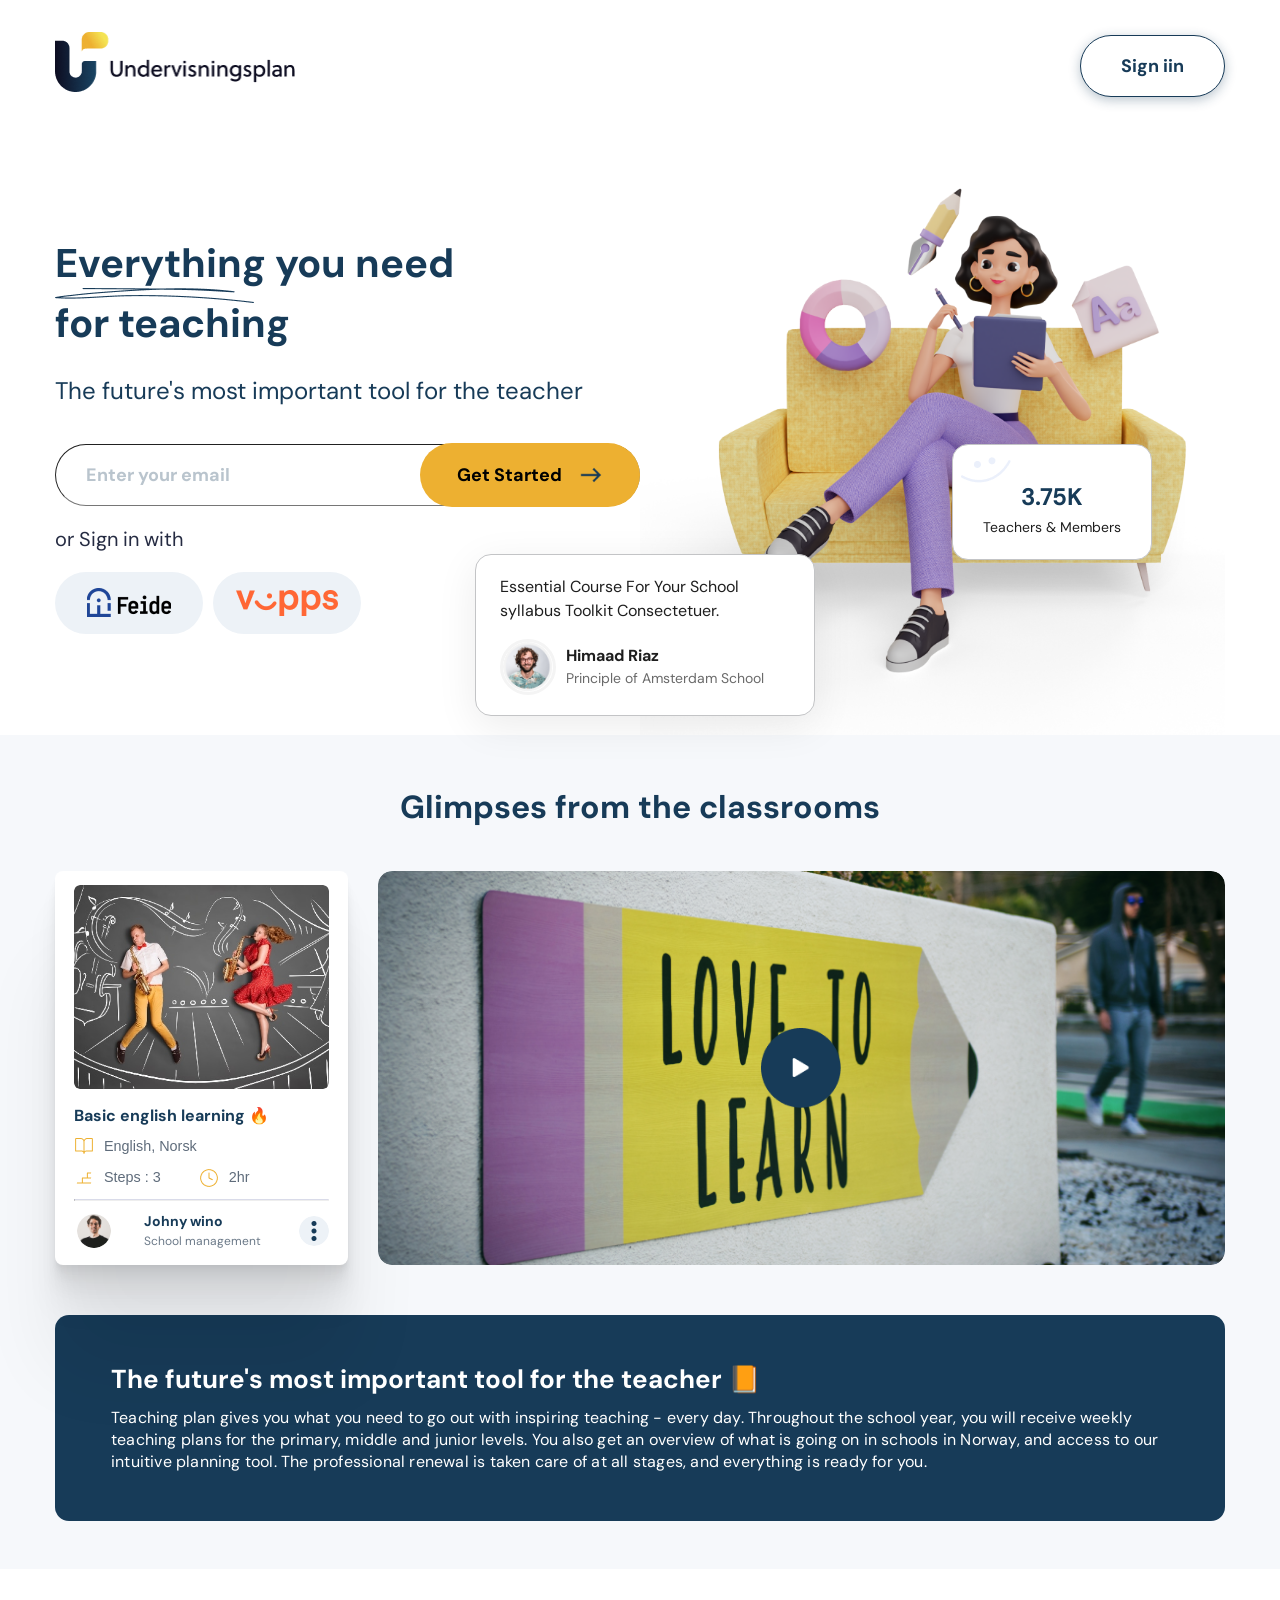
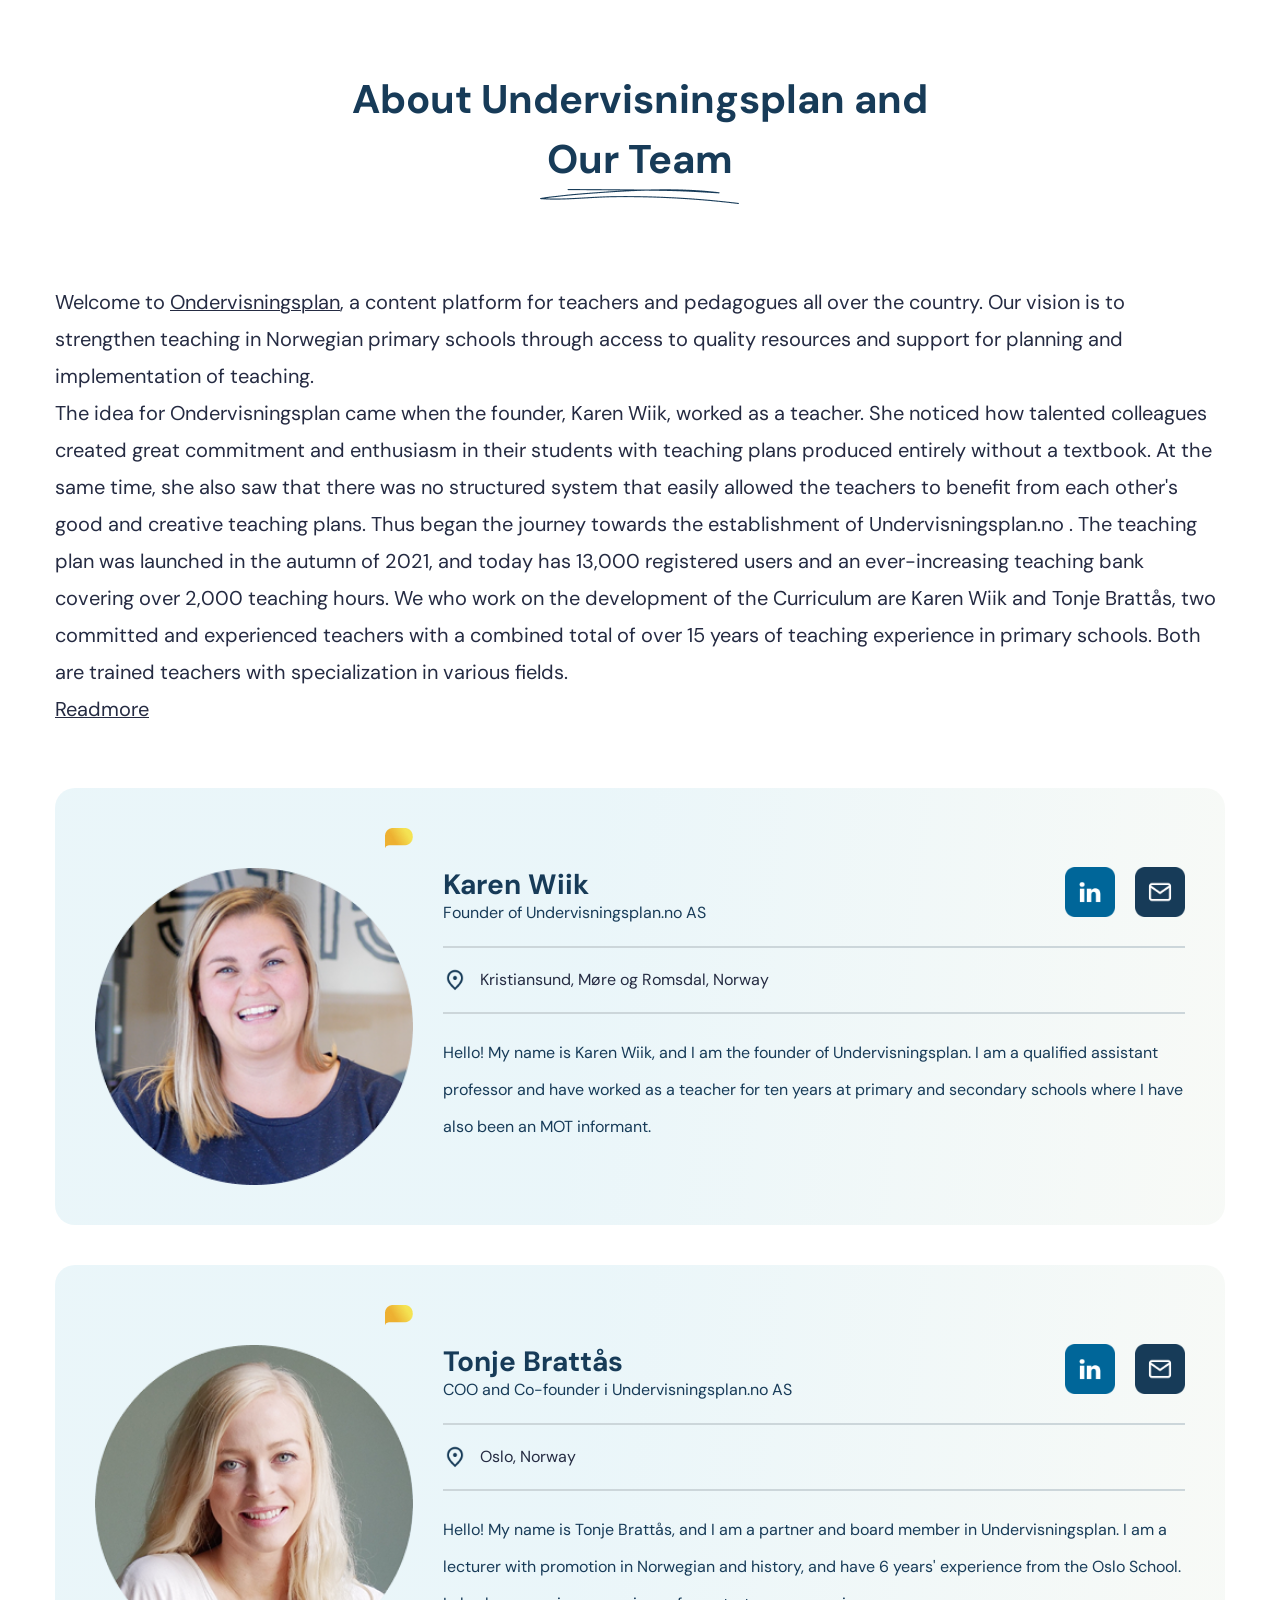
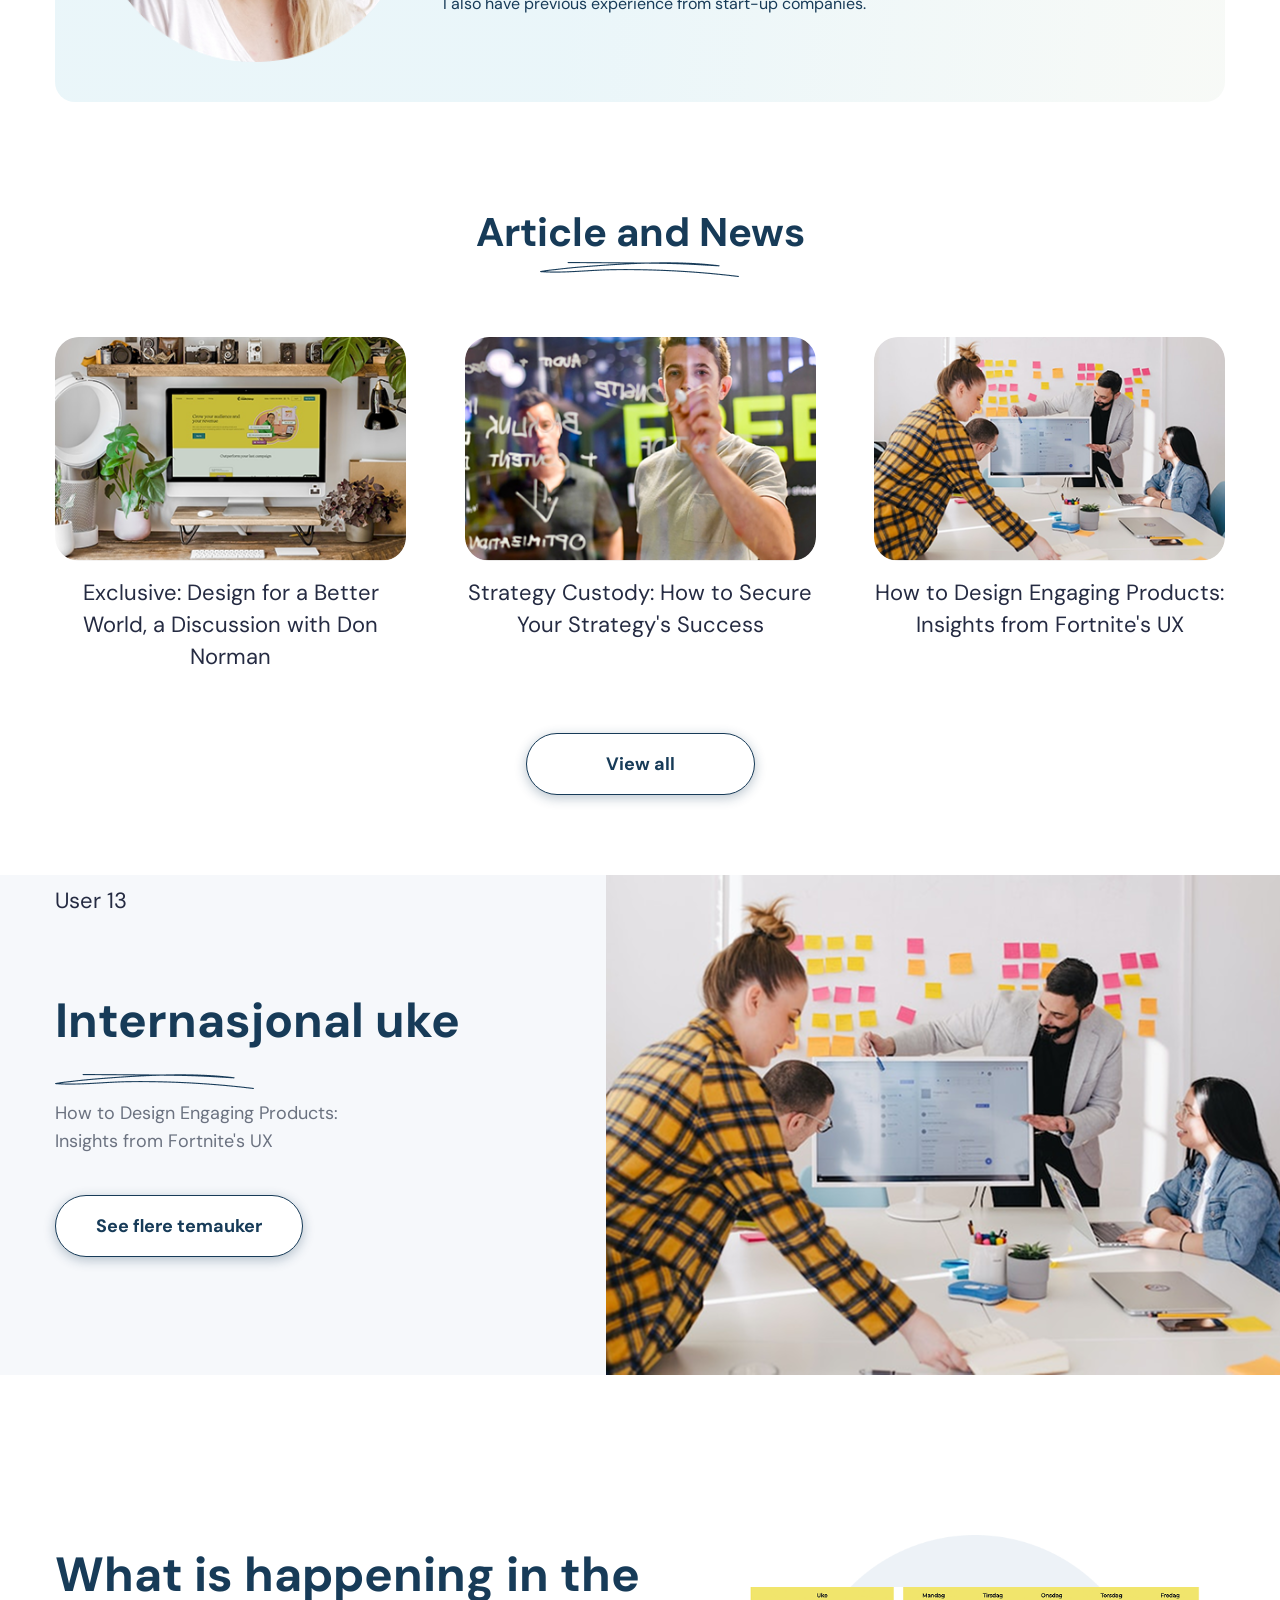
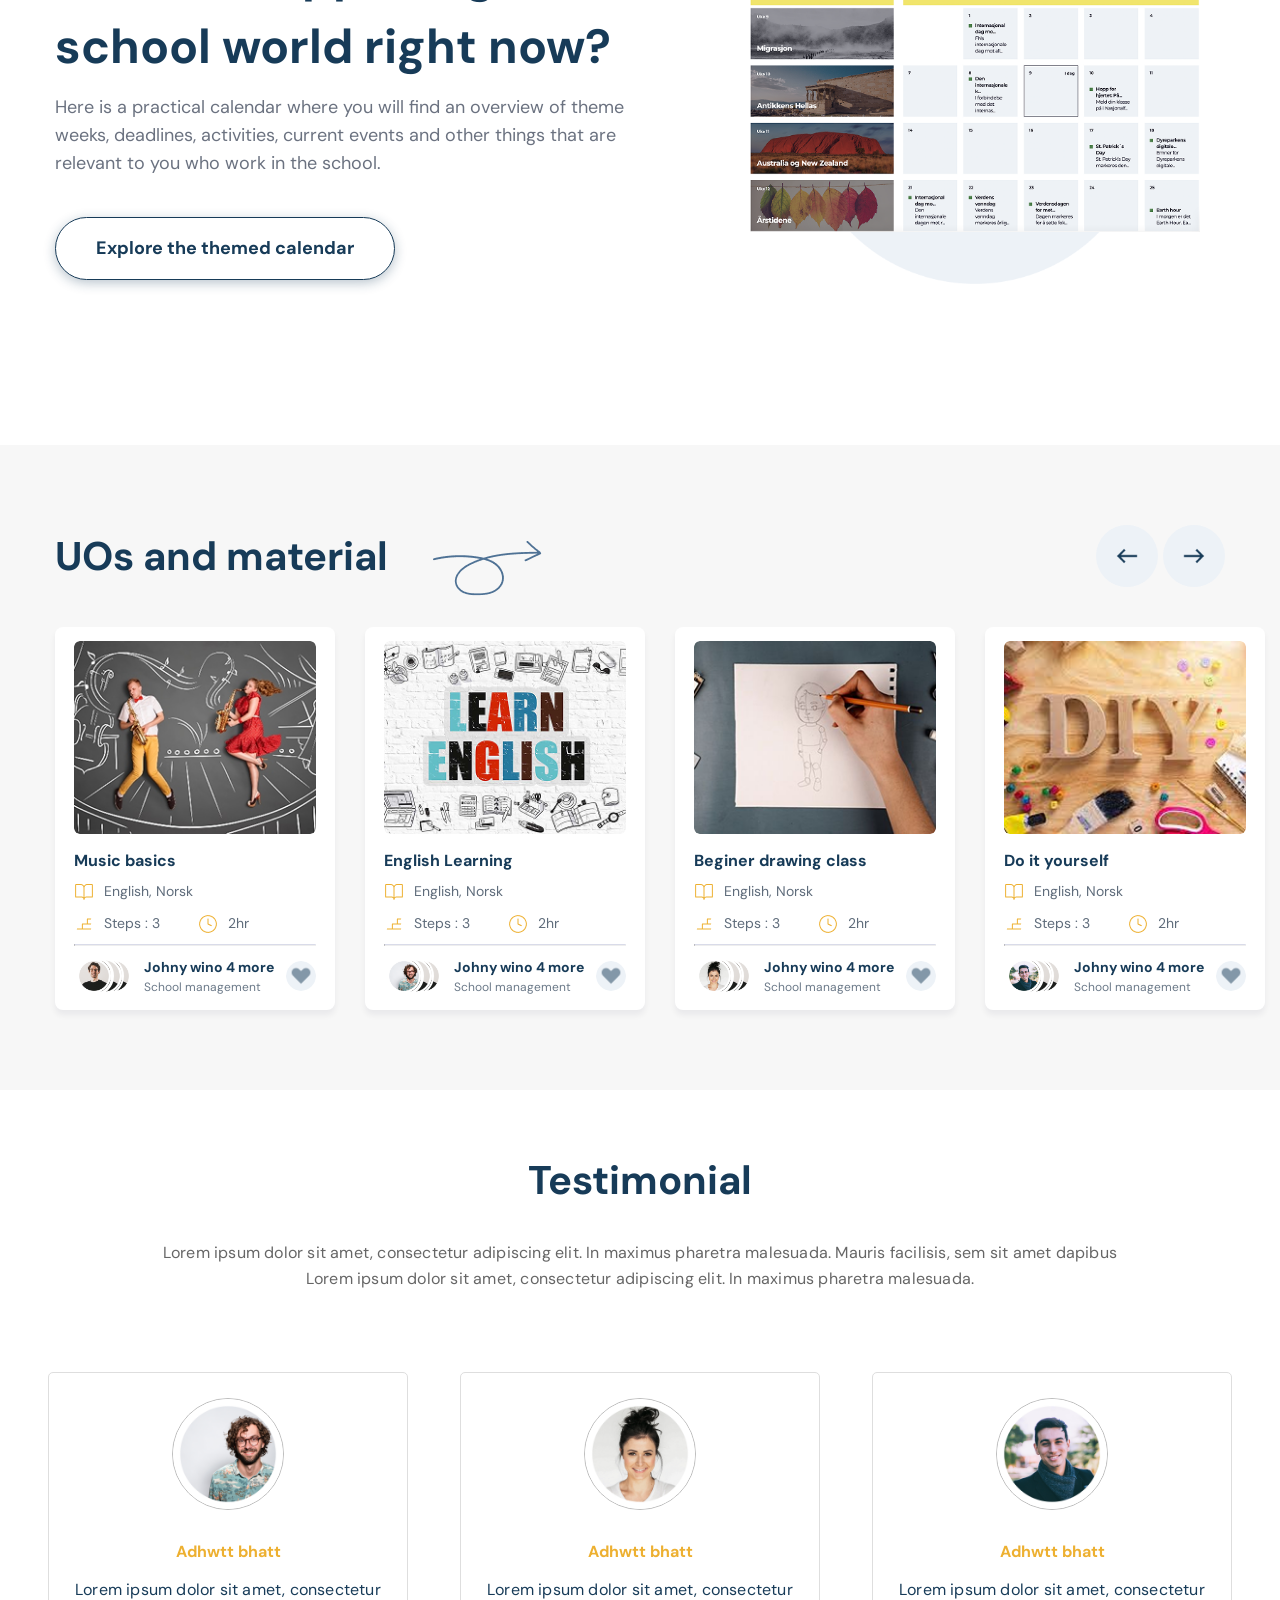
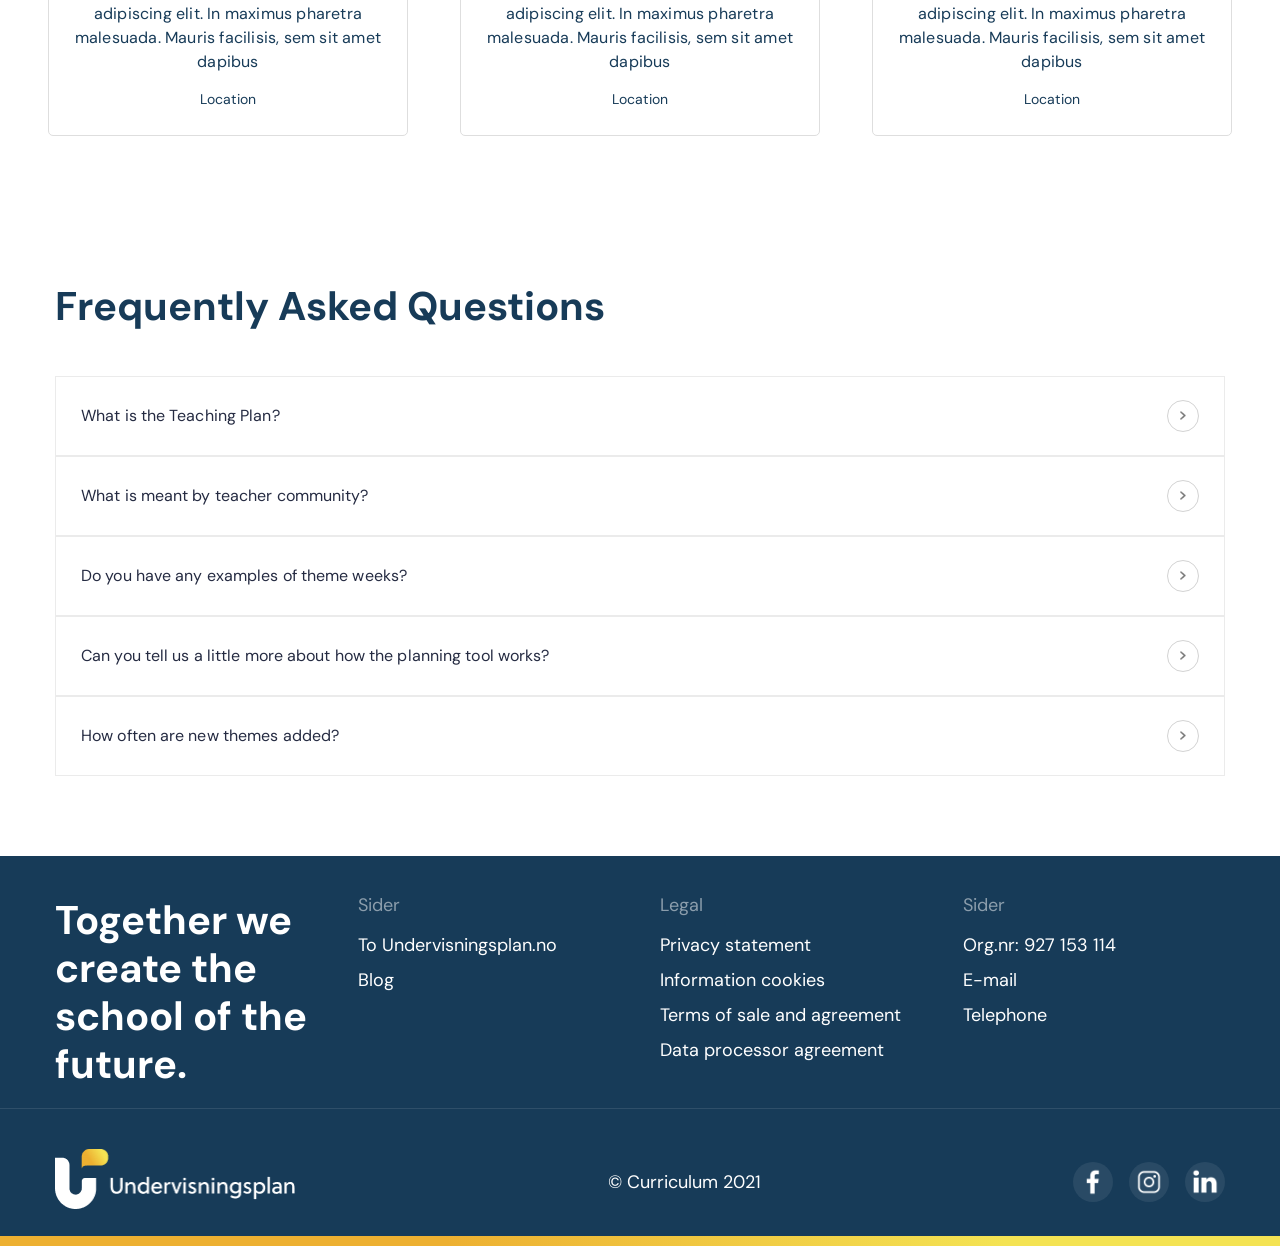
==== commit fdeafef6: "Refactor code structure for improved readability and maintainability" ====
--- a/index.html
+++ b/index.html
@@ -79,34 +79,36 @@
           <h2 class="s2-title">Glimpses from the classrooms</h2>
           <div class="s2-gallery">
             <div class="s2-gallery-item1">
-              <img src="./assets/images/s2/item1.png" alt="Classroom 1">
-              <h4 class="s2-gallery-item1-title-card-title">Basic english learning 🔥</h4>
-              <div class="s2-gallery-item1-title-cards-info">
-                <div class="s2-gallery-item1-title-card-info1">
-                  <img src="./assets/images/s2/book-open.png" class="s2-card-icon" alt="" srcset="">
-                  English, Norsk
-                </div>
-                <div class="s2-gallery-item1-title-card-info23">
-                  <div class="s2-gallery-item1-title-card-info2">
-                    <img src="./assets/images/s2/bar-chart.png" class="s2-card-icon" alt="" srcset="">
-                    Steps : 3
-                  </div>
-                  <div class="s2-gallery-item1-title-card-info3">
-                    <img src="./assets/images/s2/clock.png" class="s2-card-icon" alt="" srcset="">
-                    2hr
-                  </div>
-                </div>
-              </div>
-              <hr>
-              <div class="s2-gallery-item1-title-cards-avtar-group">
-                <div>
-                  <img src="assets/images/s2/avtar.png" alt="" class="s2-gallery-item1-title-cards-avtar">
-                  <div class="s2-gallery-item1-title-cards-avtar-info">
-                    <h4 class="s2-gallery-item1-title-cards-name">Johny wino</h4>
-                    <p class="s2-gallery-item1-title-cards-role">School management</p>
-                  </div>
-                </div>
-                <img src="assets/images/s2/three-dot.png" alt="">
+              <img class="s2-gallery-item1-img" src="./assets/images/s2/item1.png" alt="Classroom 1">
+              <div class="s2-gallery-item1-info">
+                <h4 class="s2-gallery-item1-title-card-title">Basic english learning 🔥</h4>
+                <div class="s2-gallery-item1-title-cards-info">
+                  <div class="s2-gallery-item1-title-card-info1">
+                    <img src="./assets/images/s2/book-open.png" class="s2-card-icon" alt="" srcset="">
+                    English, Norsk
+                  </div>
+                  <div class="s2-gallery-item1-title-card-info23">
+                    <div class="s2-gallery-item1-title-card-info2">
+                      <img src="./assets/images/s2/bar-chart.png" class="s2-card-icon" alt="" srcset="">
+                      Steps : 3
+                    </div>
+                    <div class="s2-gallery-item1-title-card-info3">
+                      <img src="./assets/images/s2/clock.png" class="s2-card-icon" alt="" srcset="">
+                      2hr
+                    </div>
+                  </div>
+                </div>
+                <hr>
+                <div class="s2-gallery-item1-title-cards-avtar-group">
+                  <div>
+                    <img src="assets/images/s2/avtar.png" alt="" class="s2-gallery-item1-title-cards-avtar">
+                    <div class="s2-gallery-item1-title-cards-avtar-info">
+                      <h4 class="s2-gallery-item1-title-cards-name">Johny wino</h4>
+                      <p class="s2-gallery-item1-title-cards-role">School management</p>
+                    </div>
+                  </div>
+                  <img src="assets/images/s2/three-dot.png" alt="">
+                </div>
               </div>
             </div>
             <div class="s2-gallery-item2">
@@ -590,7 +592,6 @@
           </div>
         </div>
       </section>
-
     </main>
 
     <footer class="footer">
--- a/assets/css/style.css
+++ b/assets/css/style.css
@@ -106,6 +106,7 @@
   text-align: center;
   background-color: var(--background-color);
   color: #fff;
+  padding: 48px 0;
 }
 
 #header-logo {
@@ -345,7 +346,7 @@
 .hero-card1 {
   position: relative;
   top: 41px;
-  left: -120px;
+  left: -160px;
   width: 340px;
   background: #FFFFFF;
   border: 1px solid #C3C4C6;
@@ -626,8 +627,8 @@
 
 .s2-gallery-item2 img {
   width: 100%;
-  height: auto;
-  object-fit: contain;
+  height: 100%;
+  object-fit: cover;
   display: block;
   border-radius: 14px;
 }
@@ -1473,7 +1474,718 @@
 
 /* ==== W3Schools Standard Responsive Breakpoints ==== */
 
-/* Extra small devices (phones, 600px and down) */
+/* ==== Large Devices (max-width: 1400px) ==== */
+@media only screen and (max-width: 1400px) {
+  .container {
+    max-width: 1200px;
+    margin: 0 auto;
+    padding: 0 15px;
+  }
+
+  #header {
+    padding: 32px 15px;
+  }
+
+  .title {
+    font-size: 40px;
+  }
+
+  .hero-para {
+    font-size: 24px;
+    line-height: 46px;
+  }
+
+  .hero-get-started-input {
+    padding: 20px 260px 20px 30px;
+    height: 62px;
+  }
+
+  .hero-get-started-btn {
+    height: 64px;
+  }
+
+  .hero-cards {
+    bottom: 60px;
+    right: 50px;
+  }
+
+  .hero-card1 {
+    width: 340px;
+    left: -140px;
+    top: 41px;
+  }
+
+  .hero-card2 {
+    width: 200px;
+    left: -23px;
+    top: -115px;
+  }
+
+  .s2-gallery-item1 {
+    width: 25%;
+  }
+
+  .s2-gallery-item2 {
+    width: 75% !important;
+  }
+
+  .about>.container {
+    padding: 100px 15px;
+  }
+
+  .about-para {
+    margin-top: 80px;
+  }
+
+  .about2-left .title,
+  .about3-left .title {
+    font-size: 48px;
+  }
+
+  .about2-para,
+  .about3-para {
+    font-size: 18px;
+    line-height: 28px;
+  }
+
+  .uos {
+    padding: 80px 0;
+  }
+
+  .uos-top-title {
+    gap: 45px;
+  }
+
+  .uos-btn {
+    width: 62px;
+    height: 62px;
+    padding: 20px;
+  }
+
+  .uos-boxs {
+    gap: 30px;
+  }
+
+  .uos-boxs .s2-gallery-item1 {
+    width: 23%;
+  }
+}
+
+/* ==== Medium-Large Devices (max-width: 1200px) ==== */
+@media only screen and (max-width: 1200px) {
+  .container {
+    max-width: 1200px;
+    margin: 0 auto;
+    padding: 0 48px;
+  }
+
+  #header {
+    padding: 48px 48px;
+  }
+
+  .hero-container {
+    flex-direction: row;
+    gap: 32px;
+  }
+
+  .title {
+    font-size: 36px;
+  }
+
+  .hero-left {
+    width: 50%;
+  }
+
+  .hero-right {
+    width: 50%;
+    position: relative;
+    display: flex;
+    justify-content: center;
+    align-items: center;
+  }
+
+  .hero-title {
+    position: relative;
+    width: 396px;
+    line-height: 1.5;
+  }
+
+  .hero-title .title {
+    width: 100%;
+    font-size: 32px;
+    text-align: left;
+  }
+
+  .hero-title>.hero-line-vector {
+    position: absolute;
+    top: 52px;
+  }
+
+  .hero-para {
+    font-size: 22px;
+    line-height: 40px;
+  }
+
+  .hero-get-started-input {
+    padding: 18px 200px 18px 28px;
+    height: 60px;
+  }
+
+  .hero-get-started-btn {
+    height: 60px;
+    position: absolute;
+    right: 0;
+    top: 50%;
+    transform: translateY(-50%);
+  }
+
+  .hero-cards {
+    bottom: 50px;
+    right: 30px;
+  }
+
+  .hero-card1 {
+    width: 320px;
+    left: -30px;
+    position: relative;
+    top: 10px;
+  }
+
+  .hero-card2 {
+    width: 180px;
+    position: relative;
+    top: -115px;
+    right: -130px;
+  }
+
+  .s2-gallery {
+    flex-direction: row;
+    flex-wrap: wrap;
+  }
+
+  .s2-gallery-item1 {
+    width: 30%;
+  }
+
+  .s2-gallery-item2 {
+    width: 65% !important;
+  }
+
+  .about>.container {
+    padding: 80px 48px;
+  }
+
+  .about-box {
+    flex-direction: row;
+    padding: 24px;
+  }
+
+  .about-box-avtar {
+    width: 30%;
+    align-items: flex-end;
+  }
+
+  .about-box-info {
+    width: 70%;
+  }
+
+  .article-boxs {
+    flex-direction: row;
+    flex-wrap: wrap;
+  }
+
+  .article-box {
+    width: 31%;
+  }
+
+  .about2>.container,
+  .about3>.container {
+    flex-direction: row;
+  }
+
+  .about2-left,
+  .about3-left {
+    width: 45%;
+    text-align: left;
+  }
+
+  .about2-right,
+  .about3-right {
+    width: 55%;
+    min-height: 350px;
+  }
+
+  .about2-left .title,
+  .about3-left .title {
+    font-size: 42px;
+  }
+
+  .about2-para,
+  .about3-para {
+    font-size: 18px;
+    line-height: 28px;
+  }
+
+  .uos {
+    padding: 70px 0;
+  }
+
+  .uos-top {
+    flex-direction: row;
+    justify-content: space-between;
+    align-items: center;
+  }
+
+  .uos-top-title {
+    flex-direction: row;
+    gap: 32px;
+    text-align: left;
+  }
+
+  .uos-btn {
+    width: 60px;
+    height: 60px;
+    padding: 18px;
+  }
+
+  .uos-boxs {
+    flex-direction: row;
+    gap: 24px;
+  }
+
+  .uos-boxs .s2-gallery-item1 {
+    width: 23%;
+  }
+}
+
+/* ==== Medium Devices (max-width: 992px) ==== */
+@media only screen and (max-width: 992px) {
+  .container {
+    padding: 0 32px;
+  }
+
+  #header {
+    padding: 24px 32px;
+  }
+
+  .hero-container {
+    flex-direction: column;
+    gap: 32px;
+  }
+
+  .hero-left {
+    width: 100%;
+  }
+
+  .hero-right {
+    width: 100%;
+    display: flex;
+    justify-content: center;
+    align-items: center;
+  }
+
+  .hero-image {
+    position: relative;
+  }
+
+  .hero-title {
+    position: relative;
+    width: 280px;
+    line-height: 1.5;
+  }
+
+  .title {
+    width: 100%;
+    font-size: 32px;
+    text-align: left;
+  }
+
+  .hero-title>.hero-line-vector {
+    position: absolute;
+    top: 42px;
+  }
+
+  .hero-para {
+    font-size: 20px;
+    line-height: 32px;
+    text-align: left;
+  }
+
+  .hero-get-started-input {
+    padding: 16px 180px 16px 24px;
+    height: 56px;
+  }
+
+  .hero-get-started-btn {
+    height: 56px;
+    position: absolute;
+    right: 0;
+    top: 50%;
+    transform: translateY(-50%);
+  }
+
+  .hero-signin {
+    flex-direction: row;
+    gap: 16px;
+  }
+
+  .hero-signin-opt {
+    width: 140px;
+  }
+
+  .hero-cards {
+    position: absolute;
+    flex-direction: row;
+  }
+
+  .hero-card1 {
+    width: 280px;
+    position: relative;
+    top: 70px;
+    left: -261px;
+  }
+
+  .hero-card2 {
+    width: 200px;
+    position: relative;
+    top: -110px;
+    left: -150px;
+    /* right: -10px !; */
+  }
+
+  .s2-gallery {
+    flex-direction: row;
+    flex-wrap: wrap;
+  }
+
+  .s2-gallery-item1 {
+    width: 100% !important;
+    flex-direction: row;
+  }
+
+  .s2-gallery-item1-img {
+    width: 50% !important;
+    height: auto !important;
+  }
+
+  .s2-gallery-item1-info {
+    padding: 16px;
+    width: 50% !important;
+    display: flex;
+    flex-direction: column;
+
+  }
+
+  .s2-gallery-item1-title-card-info23 {
+    flex-direction: column;
+    gap: 20px;
+  }
+
+  .s2-gallery-item1-title-card-info1,
+  .s2-gallery-item1-title-card-info2,
+  .s2-gallery-item1-title-card-info3 {
+    width: 100% !important;
+    display: flex;
+    flex-direction: row;
+    align-items: center;
+    justify-content: flex-start !important;
+  }
+
+  .s2-gallery-item2 {
+    width: 100% !important;
+  }
+
+  .about-box {
+    flex-direction: row;
+    padding: 24px;
+  }
+
+  .about-box-avtar {
+    width: 30%;
+    align-items: flex-end;
+  }
+
+
+  .article-boxs {
+    flex-direction: row;
+    flex-wrap: wrap;
+  }
+
+  .article-box {
+    width: 48%;
+  }
+
+  .about2>.container,
+  .about3>.container {
+    flex-direction: row;
+  }
+
+  .about2-left,
+  .about3-left {
+    width: 45%;
+    text-align: left;
+  }
+
+  .about2-right,
+  .about3-right {
+    width: 55%;
+    min-height: 350px;
+  }
+
+  .about2-right img {
+    position: static;
+    object-fit: cover;
+    top: 0;
+    right: 0;
+    width: auto;
+    height: 100%;
+  }
+
+
+  .about2-left .title,
+  .about3-left .title {
+    font-size: 36px;
+  }
+
+  .about2-para,
+  .about3-para {
+    font-size: 16px;
+    line-height: 26px;
+  }
+
+  .uos {
+    padding: 60px 0;
+  }
+
+  .uos-top {
+    flex-direction: row;
+    justify-content: space-between;
+    align-items: center;
+  }
+
+  .uos-top-title {
+    flex-direction: row;
+    gap: 24px;
+    text-align: left;
+  }
+
+  .uos-btn {
+    width: 56px;
+    height: 56px;
+    padding: 16px;
+  }
+
+  .uos-boxs {
+    flex-direction: row;
+    gap: 20px;
+  }
+
+  .uos-boxs .s2-gallery-item1 {
+    width: 48%;
+    min-width: auto;
+  }
+}
+
+/* ==== Small-Medium Devices (max-width: 768px) ==== */
+@media only screen and (max-width: 768px) {
+  .container {
+    padding: 0 24px;
+  }
+
+  #header {
+    padding: 20px 24px;
+  }
+
+  #header-logo {
+    width: 180px;
+  }
+
+  .hero-container {
+    flex-direction: column;
+    gap: 32px;
+  }
+
+  .hero-left {
+    width: 100%;
+  }
+
+  .hero-right {
+    width: 100%;
+    position: static;
+    display: flex;
+    flex-direction: column;
+    align-items: center;
+  }
+
+  .hero-cards {
+    position: static;
+    flex-direction: column;
+    gap: 20px;
+    width: 100%;
+  }
+
+  .hero-card1,
+  .hero-card2 {
+    position: static;
+    width: 100%;
+    left: auto;
+    top: auto;
+  }
+
+  .title {
+    font-size: 28px;
+  }
+
+  .hero-para {
+    font-size: 18px;
+    line-height: 28px;
+  }
+
+  .hero-get-started-input {
+    padding: 14px 140px 14px 20px;
+    height: 52px;
+  }
+
+  .hero-get-started-btn {
+    height: 52px;
+    position: absolute;
+    right: 0;
+    top: 50%;
+    transform: translateY(-50%);
+  }
+
+  .s2-gallery {
+    flex-direction: column;
+  }
+
+  .s2-gallery-item1 {
+    width: 100%;
+  }
+
+  .about>.container {
+    padding: 40px 24px;
+  }
+
+  .about-box {
+    flex-direction: column;
+    padding: 16px;
+    gap: 16px;
+  }
+
+  .about-box-info {
+    width: 100%;
+    display: flex;
+    flex-direction: column;
+    justify-content: space-between;
+  }
+
+  .about-box-avtar {
+    width: 100%;
+    align-items: flex-end;
+  }
+
+  .article-boxs {
+    flex-direction: column;
+    gap: 24px;
+  }
+
+  .article-box {
+    width: 100%;
+  }
+
+  .about-box-avtar-image {
+    width: 50%;
+    height: auto;
+    margin: 0 auto;
+  }
+
+  .about2>.container,
+  .about3>.container {
+    flex-direction: column-reverse;
+    gap: 24px;
+  }
+
+  .about2-user,
+  .about2-vector {
+    position: static;
+    margin: auto;
+  }
+
+  .about2-left,
+  .about3-left,
+  .about2-right,
+  .about3-right {
+    width: 100%;
+    min-height: 200px;
+    text-align: center;
+  }
+
+  .about3-right {
+    min-height: 400px;
+  }
+
+  .about2-left .title,
+  .about3-left .title {
+    font-size: 32px;
+    text-align: center;
+  }
+
+  .about2-para,
+  .about3-para {
+    font-size: 18px;
+    line-height: 28px;
+    text-align: center;
+  }
+
+  .about2-btn,
+  .about3-btn {
+    min-width: 150px;
+    margin: 0 auto;
+  }
+
+  .uos {
+    padding: 40px 0;
+  }
+
+  .uos-top {
+    flex-direction: column;
+    gap: 16px;
+    align-items: center;
+  }
+
+  .uos-top-title {
+    flex-direction: row;
+    gap: 16px;
+    text-align: center;
+  }
+
+  .uos-btn-group {
+    justify-content: center;
+  }
+
+  .uos-btn {
+    width: 52px;
+    height: 52px;
+    padding: 14px;
+  }
+
+  .uos-boxs {
+    flex-direction: column;
+    gap: 16px;
+    overflow: visible;
+  }
+
+  .uos-boxs .s2-gallery-item1 {
+    width: 100%;
+    min-width: 100%;
+  }
+
+  .testimonial-box {
+    width: 100%;
+  }
+}
+
+/* ==== Mobile Devices (max-width: 600px) ==== */
 @media only screen and (max-width: 600px) {
   .container {
     padding: 0 16px;
@@ -1482,7 +2194,6 @@
 
   #header {
     padding: 16px;
-    /* flex-wrap: wrap; */
   }
 
   #header-logo {
@@ -1519,7 +2230,7 @@
 
   .hero-title {
     position: relative;
-    width: 210px;
+    width: 310px;
     line-height: 1.68;
   }
 
@@ -1527,13 +2238,11 @@
     width: 130px;
     height: auto;
     position: absolute;
-    top: 36px;
-    /* margin: -8px 0px;  */
+    top: 46px;
   }
 
   .title {
     font-size: 24px;
-    /* text-align: center; */
   }
 
   .hero-para {
@@ -1573,12 +2282,12 @@
 
   .hero-signin {
     width: 100%;
-    flex-direction: column;
+    flex-direction: row;
     gap: 12px;
   }
 
   .hero-signin-opt {
-    width: 100%;
+    width: 50%;
     height: 48px;
   }
 
@@ -1605,8 +2314,8 @@
   .hero-card2 {
     position: relative;
     width: 100%;
-    left: auto;
-    top: auto;
+    left: 0;
+    top: 0;
   }
 
   .hero-card2-img {
@@ -1624,7 +2333,6 @@
     font-size: 20px;
   }
 
-
   .s2-gallery {
     flex-direction: column;
     gap: 16px;
@@ -1635,6 +2343,38 @@
     width: 100%;
   }
 
+  .s2-gallery-item1 {
+    width: 100% !important;
+    flex-direction: column;
+  }
+
+  .s2-gallery-item1-img {
+    width: 100% !important;
+    height: auto !important;
+  }
+
+  .s2-gallery-item1-info {
+    padding: 16px;
+    width: 100% !important;
+    display: flex;
+    flex-direction: column;
+  }
+
+  .s2-gallery-item1-title-card-info23 {
+    flex-direction: row;
+    gap: 38px;
+  }
+
+  .s2-gallery-item1-title-card-info1,
+  .s2-gallery-item1-title-card-info2,
+  .s2-gallery-item1-title-card-info3 {
+    width: 100% !important;
+    display: flex;
+    flex-direction: row;
+    align-items: center;
+    justify-content: space-between;
+  }
+
   .s2-gallery-item2 {
     width: 100% !important;
     min-width: 100%;
@@ -1672,7 +2412,12 @@
   .about-box-avtar {
     width: 100%;
     align-items: flex-end;
-
+  }
+
+  .about-box-avtar-image {
+    width: 50%;
+    height: auto;
+    margin: 0 auto;
   }
 
   .article-boxs {
@@ -1690,6 +2435,10 @@
     gap: 24px;
   }
 
+  .about2>.container {
+    padding: 90px 15px;
+  }
+
   .about2-user,
   .about2-vector {
     position: static;
@@ -1701,8 +2450,23 @@
   .about2-right,
   .about3-right {
     width: 100%;
-    min-height: 200px;
+    min-height: auto;
     text-align: center;
+  }
+
+
+
+  .about2-right img {
+    position: static;
+    object-fit: cover;
+    top: 0;
+    right: 0;
+    width: 100%;
+    height: 100%;
+  }
+
+  .about3-right {
+    min-height: 300px;
   }
 
   .about2-left .title,
@@ -1710,7 +2474,6 @@
     font-size: 28px;
     text-align: center;
   }
-
 
   .about2-para,
   .about3-para {
@@ -1721,7 +2484,6 @@
 
   .about2-btn,
   .about3-btn {
-    /* width: 100%; */
     margin: 0 auto;
   }
 
@@ -1762,639 +2524,36 @@
     min-width: 100%;
   }
 
+  .testimonial .container {
+    padding: 40px 15px;
+  }
+
   .testimonial-box {
     width: 100%;
   }
-}
-
-/* Small devices (portrait tablets and large phones, 600px and up) */
-@media only screen and (min-width: 600px) {
-  .container {
-    padding: 0 24px;
-  }
-
-  #header {
-    padding: 20px 24px;
-  }
-
-  #header-logo {
-    width: 180px;
-  }
-
-  .hero-container {
-    flex-direction: column;
-    gap: 32px;
-  }
-
-  .hero-left {
-    width: 100%;
-  }
-
-  .hero-right {
-    width: 100%;
-    position: static;
-    display: flex;
-    flex-direction: column;
-    align-items: center;
-  }
-
-  .hero-cards {
-    position: static;
-    flex-direction: column;
-    gap: 20px;
-    width: 100%;
-  }
-
-  .hero-card1,
-  .hero-card2 {
-    position: static;
-    width: 100%;
-    left: auto;
-    top: auto;
-  }
-
-
-  .title {
-    font-size: 28px;
-  }
-
-  .hero-para {
-    font-size: 18px;
-    line-height: 28px;
-  }
-
-  .hero-get-started-input {
-    padding: 14px 140px 14px 20px;
-    height: 52px;
-  }
-
-  .hero-get-started-btn {
-    /* width: 130px; */
-    height: 52px;
-    position: absolute;
-    right: 0;
-    top: 50%;
-    transform: translateY(-50%);
-  }
-
-  .s2-gallery {
-    flex-direction: column;
-  }
-
-  .s2-gallery-item1 {
-    width: 100%;
-  }
-
-  .about>.container {
-    padding: 40px 24px;
-  }
-
-  .about2-left .title,
-  .about3-left .title {
-    font-size: 32px;
-  }
-
-  .about2-para,
-  .about3-para {
-    font-size: 18px;
-    line-height: 28px;
-  }
-
-  .about2-btn,
-  .about3-btn {
-    min-width: 150px;
-  }
-
-  .uos {
-    padding: 40px 0;
-  }
-
-  .uos-top-title {
-    gap: 16px;
-  }
-
-  .uos-btn {
-    width: 52px;
-    height: 52px;
-    padding: 14px;
-  }
-}
-
-/* Medium devices (landscape tablets, 768px and up) */
-@media only screen and (min-width: 768px) {
-  .container {
-    padding: 0 32px;
-  }
-
-  #header {
-    padding: 24px 32px;
-  }
-
-  .hero-container {
-    flex-direction: column;
-    gap: 32px;
-  }
-
-  .hero-left {
-    width: 100%;
-  }
-
-  .hero-right {
-    width: 100%;
-    display: flex;
-    justify-content: center;
-    align-items: center;
-  }
-
-  .hero-image {
-    position: relative;
-  }
-
-  .hero-title {
-    position: relative;
-    width: 280px;
-    line-height: 1.5;
-  }
-
-  .title {
-    width: 100%;
-    font-size: 32px;
-    text-align: left;
-  }
-
-  .hero-title>.hero-line-vector {
-    position: absolute;
-    top: 42px;
-  }
-
-  .hero-para {
-    font-size: 20px;
-    line-height: 32px;
-    text-align: left;
-  }
-
-  .hero-get-started-input {
-    padding: 16px 180px 16px 24px;
-    height: 56px;
-  }
-
-  .hero-get-started-btn {
-    /* width: 160px; */
-    height: 56px;
-  }
-
-  .hero-signin {
-    flex-direction: row;
-    gap: 16px;
-  }
-
-  .hero-signin-opt {
-    width: 140px;
-  }
-
-  .hero-cards {
-    position: absolute;
-    /* bottom: 40px; */
-    /* right: 20px; */
-    flex-direction: row;
-  }
-
-  .hero-card1 {
-    width: 280px;
-    position: relative;
-    top: 10px;
-    left: 0px;
-  }
-
-  .hero-card2 {
-    width: 200px;
-    position: relative;
-    top: -115px;
-    right: -130px;
-  }
-
-  .s2-gallery {
-    flex-direction: row;
-    flex-wrap: wrap;
-  }
-
-  .s2-gallery-item1 {
-    width: 48%;
-  }
-
-  .s2-gallery-item2 {
-    width: 100% !important;
-  }
-
-  .about-box {
-    flex-direction: row;
-    padding: 24px;
-  }
-
-  .about-box-avtar {
-    width: 30%;
-    align-items: flex-end;
-  }
-
-  .article-boxs {
-    flex-direction: row;
-    flex-wrap: wrap;
-  }
-
-  .article-box {
-    width: 48%;
-  }
-
-  .about2>.container,
-  .about3>.container {
-    flex-direction: row;
-  }
-
-  .about2-left,
-  .about3-left {
-    width: 45%;
-    text-align: left;
-  }
-
-  .about2-right,
-  .about3-right {
-    width: 55%;
-    min-height: 350px;
-  }
-
-  .about2-left .title,
-  .about3-left .title {
-    font-size: 36px;
-  }
-
-  .about2-para,
-  .about3-para {
-    font-size: 16px;
-    line-height: 26px;
-  }
-
-  .uos {
-    padding: 60px 0;
-  }
-
-  .uos-top {
-    flex-direction: row;
-    justify-content: space-between;
-    align-items: center;
-  }
-
-  .uos-top-title {
-    flex-direction: row;
-    gap: 24px;
-    text-align: left;
-  }
-
-  .uos-btn {
-    width: 56px;
-    height: 56px;
-    padding: 16px;
-  }
-
-  .uos-boxs {
-    flex-direction: row;
-    gap: 20px;
-  }
-
-  .uos-boxs .s2-gallery-item1 {
-    width: 48%;
-    min-width: auto;
-  }
-}
-
-/* Large devices (laptops/desktops, 992px and up) */
-@media only screen and (min-width: 992px) {
-  .container {
-    padding: 0 48px;
-  }
-
-  #header {
-    padding: 28px 48px;
-  }
-
-  .hero-container {
-    flex-direction: row;
-    gap: 32px;
-  }
-
-  .title {
-    font-size: 36px;
-  }
-
-  .hero-left {
-    width: 50%;
-  }
-
-  .hero-right {
-    width: 50%;
-    position: relative;
-    display: flex;
-    justify-content: center;
-    align-items: center;
-  }
-
-  .hero-title {
-    position: relative;
-    width: 396px;
-    line-height: 1.5;
-  }
-
-  .hero-title .title {
-    width: 100%;
-  }
-
-  .title {
-    font-size: 32px;
-    text-align: left;
-  }
-
-  .hero-title>.hero-line-vector {
-    position: absolute;
-    top: 52px;
-  }
-
-  .hero-para {
-    font-size: 22px;
-    line-height: 40px;
-  }
-
-  .hero-get-started-input {
-    padding: 18px 200px 18px 28px;
-    height: 60px;
-  }
-
-  .hero-get-started-btn {
-    /* width: 180px; */
-    height: 60px;
-  }
-
-  .hero-cards {
-    bottom: 50px;
-    right: 30px;
-  }
-
-  .hero-card1 {
-    width: 320px;
-    left: -30px !important;
-  }
-
-  .hero-card2 {
-    width: 180px;
-  }
-
-  .s2-gallery-item1 {
-    width: 30%;
-  }
-
-  .s2-gallery-item2 {
-    width: 65% !important;
-  }
-
-  .about>.container {
-    padding: 80px 48px;
-  }
-
-  .article-box {
-    width: 31%;
-  }
-
-  .about2-left .title,
-  .about3-left .title {
-    font-size: 42px;
-  }
-
-  .about2-para,
-  .about3-para {
-    font-size: 18px;
-    line-height: 28px;
-  }
-
-  .uos {
-    padding: 70px 0;
-  }
-
-  .uos-top-title {
-    gap: 32px;
-  }
-
-  .uos-btn {
-    width: 60px;
-    height: 60px;
-    padding: 18px;
-  }
-
-  .uos-boxs {
-    gap: 24px;
-  }
-
-  .uos-boxs .s2-gallery-item1 {
-    width: 23%;
-  }
-}
-
-/* Extra large devices (large laptops and desktops, 1200px and up) */
-@media only screen and (min-width: 1200px) {
-  .container {
-    max-width: 1200px;
-    margin: 0 auto;
-    padding: 0 15px;
-  }
-
-  #header {
-    padding: 32px 15px;
-  }
-
-  .title {
-    font-size: 40px;
-  }
-
-  .hero-para {
-    font-size: 24px;
-    line-height: 46px;
-  }
-
-  .hero-get-started-input {
-    padding: 20px 260px 20px 30px;
-    height: 62px;
-  }
-
-  .hero-get-started-btn {
-    /* width: 220px; */
-    height: 64px;
-  }
-
-  .hero-cards {
-    bottom: 60px;
-    right: 50px;
-  }
-
-  .hero-card1 {
-    width: 340px;
-    left: -120px;
-    top: 41px;
-  }
-
-  .hero-card2 {
-    width: 200px;
-    left: -23px;
-    top: -115px;
-  }
-
-  .s2-gallery-item1 {
-    width: 25%;
-  }
-
-  .s2-gallery-item2 {
-    width: 75% !important;
-  }
-
-  .about>.container {
-    padding: 100px 15px;
-  }
-
-  .about-para {
-    margin-top: 80px;
-  }
-
-  .about2-left .title,
-  .about3-left .title {
-    font-size: 48px;
-  }
-
-  .about2-para,
-  .about3-para {
-    font-size: 18px;
-    line-height: 28px;
-  }
-
-  .uos {
-    padding: 80px 0;
-  }
-
-  .uos-top-title {
-    gap: 45px;
-  }
-
-  .uos-btn {
-    width: 62px;
-    height: 62px;
-    padding: 20px;
-  }
-
-  .uos-boxs {
-    gap: 30px;
-  }
-
-  .uos-boxs .s2-gallery-item1 {
-    width: 23%;
-  }
-}
-
-/* Extra large devices (large laptops and desktops, 1200px and up) */
-@media only screen and (min-width: 1400px) {
-  .container {
-    max-width: 1400px;
-    margin: 0 auto;
-    padding: 0 15px;
-  }
-
-  #header {
-    padding: 32px 15px;
-  }
-
-  .title {
-    font-size: 40px;
-  }
-
-  .hero-para {
-    font-size: 24px;
-    line-height: 46px;
-  }
-
-  .hero-get-started-input {
-    padding: 20px 260px 20px 30px;
-    height: 62px;
-  }
-
-  .hero-get-started-btn {
-    /* width: 220px; */
-    height: 64px;
-  }
-
-  .hero-cards {
-    bottom: 60px;
-    right: 50px;
-  }
-
-  .hero-card1 {
-    width: 340px;
-    left: 0px;
-    top: 41px;
-  }
-
-  .hero-card2 {
-    width: 200px;
-    left: 80px;
-    top: -100px;
-  }
-
-  .s2-gallery-item1 {
-    width: 25%;
-  }
-
-  .s2-gallery-item2 {
-    width: 75% !important;
-  }
-
-  .about>.container {
-    padding: 100px 15px;
-  }
-
-  .about-title {
-    text-align: center
-  }
-
-  .about-para {
-    /* text-align: center; */
-    margin-top: 80px;
-  }
-
-
-  .about2-left .title,
-  .about3-left .title {
-    font-size: 48px;
-  }
-
-  .about2-para,
-  .about3-para {
-    font-size: 18px;
-    line-height: 28px;
-  }
-
-
-  .uos {
-    padding: 80px 0;
-  }
-
-  .uos-top-title {
-    gap: 45px;
-  }
-
-  .uos-btn {
-    width: 62px;
-    height: 62px;
-    padding: 20px;
-  }
-
-  .uos-boxs {
-    gap: 30px;
-  }
-
-  .uos-boxs .s2-gallery-item1 {
-    width: 23%;
+
+  .faq .container {
+    padding: 40px 0px;
+  }
+}
+
+/* ==== Utility Classes ==== */
+@media only screen and (max-width: 768px) {
+  .mobile-hide {
+    display: none !important;
+  }
+
+  .mobile-show {
+    display: block !important;
+  }
+}
+
+@media only screen and (min-width: 769px) {
+  .desktop-hide {
+    display: none !important;
+  }
+
+  .desktop-show {
+    display: block !important;
   }
 }
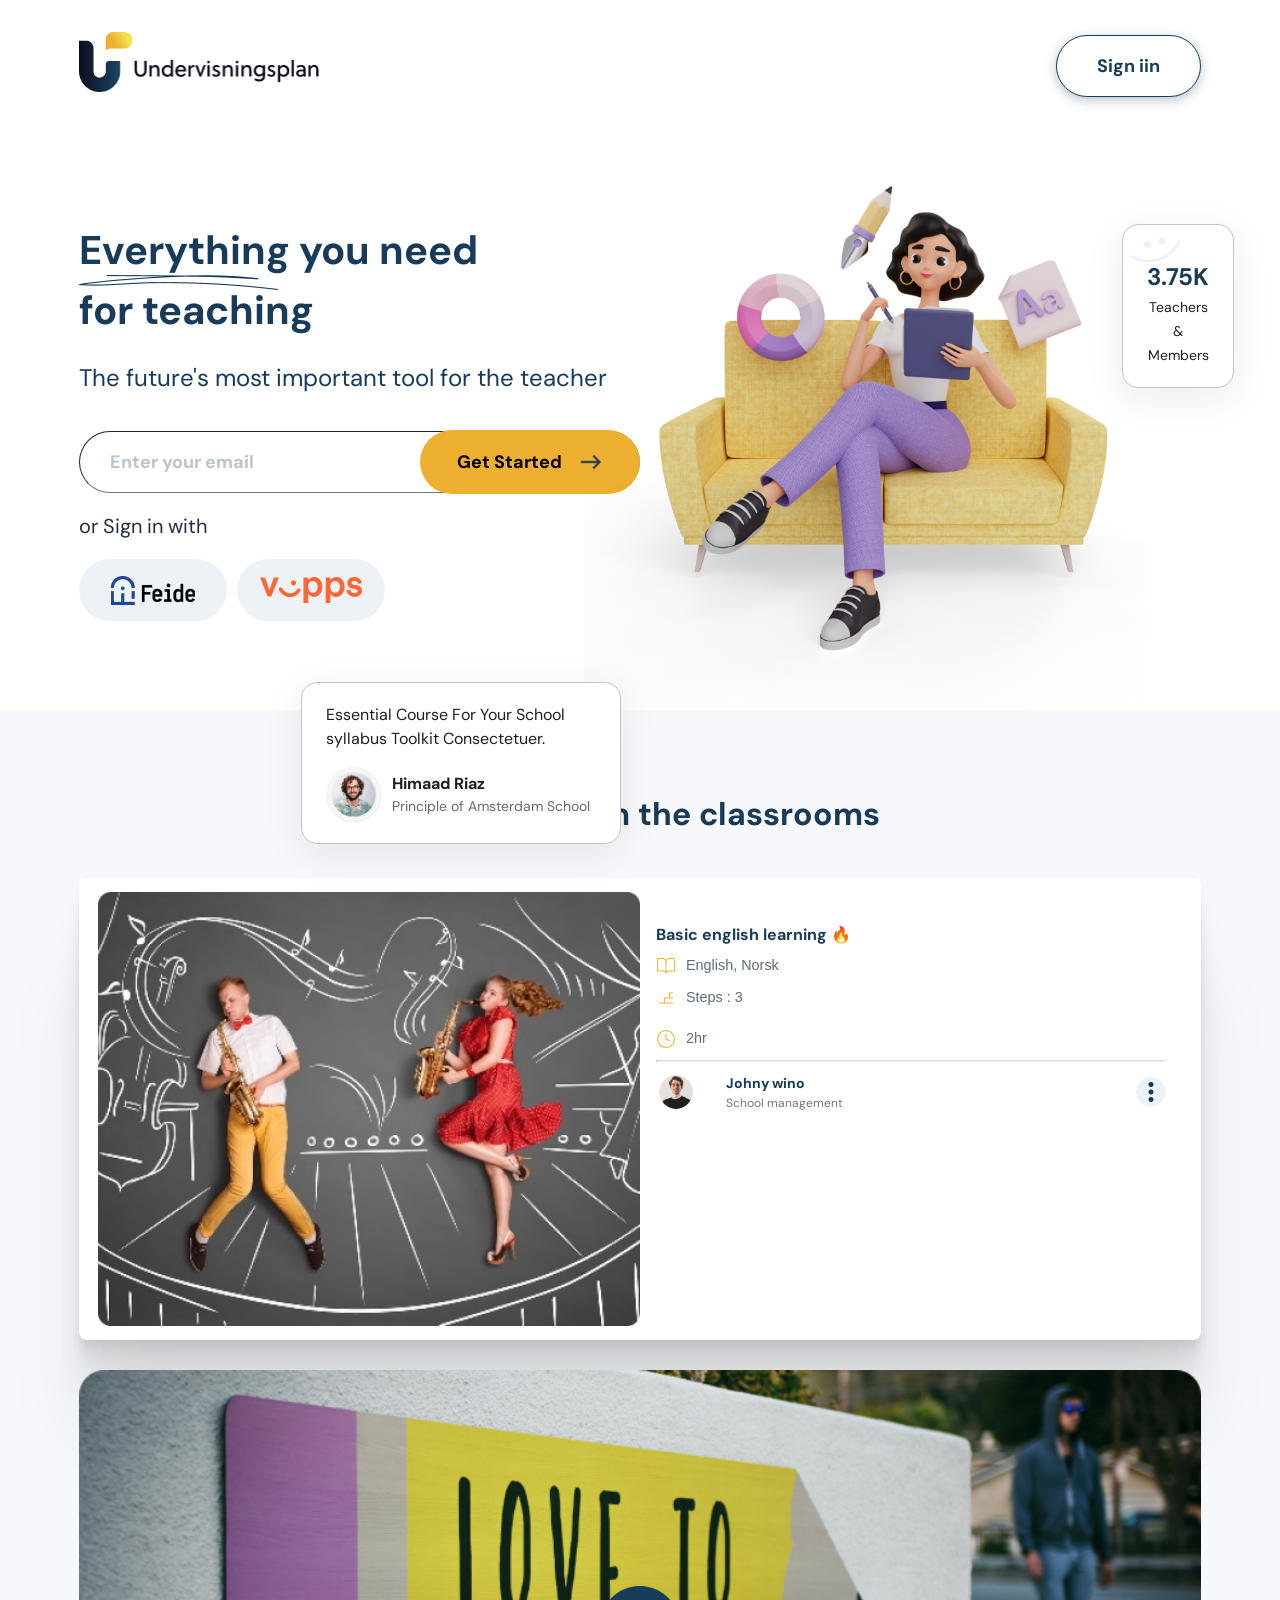
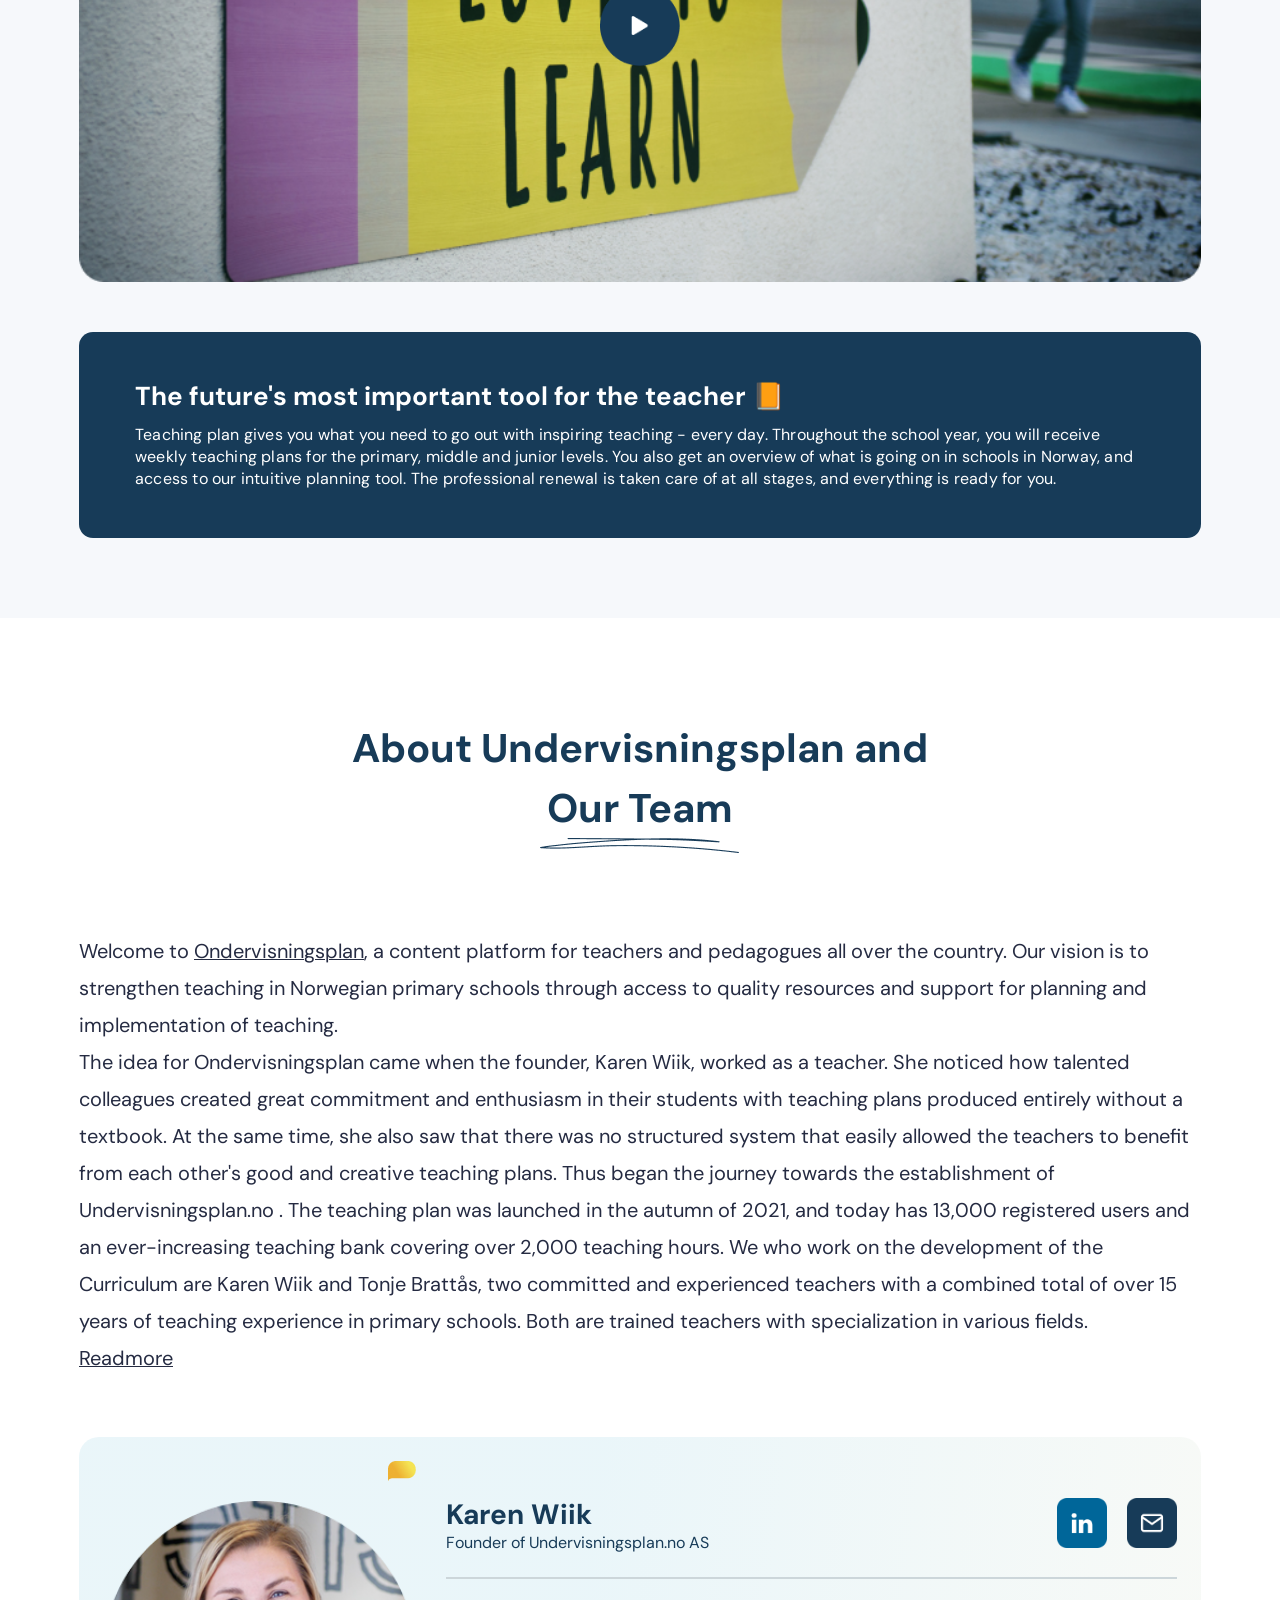
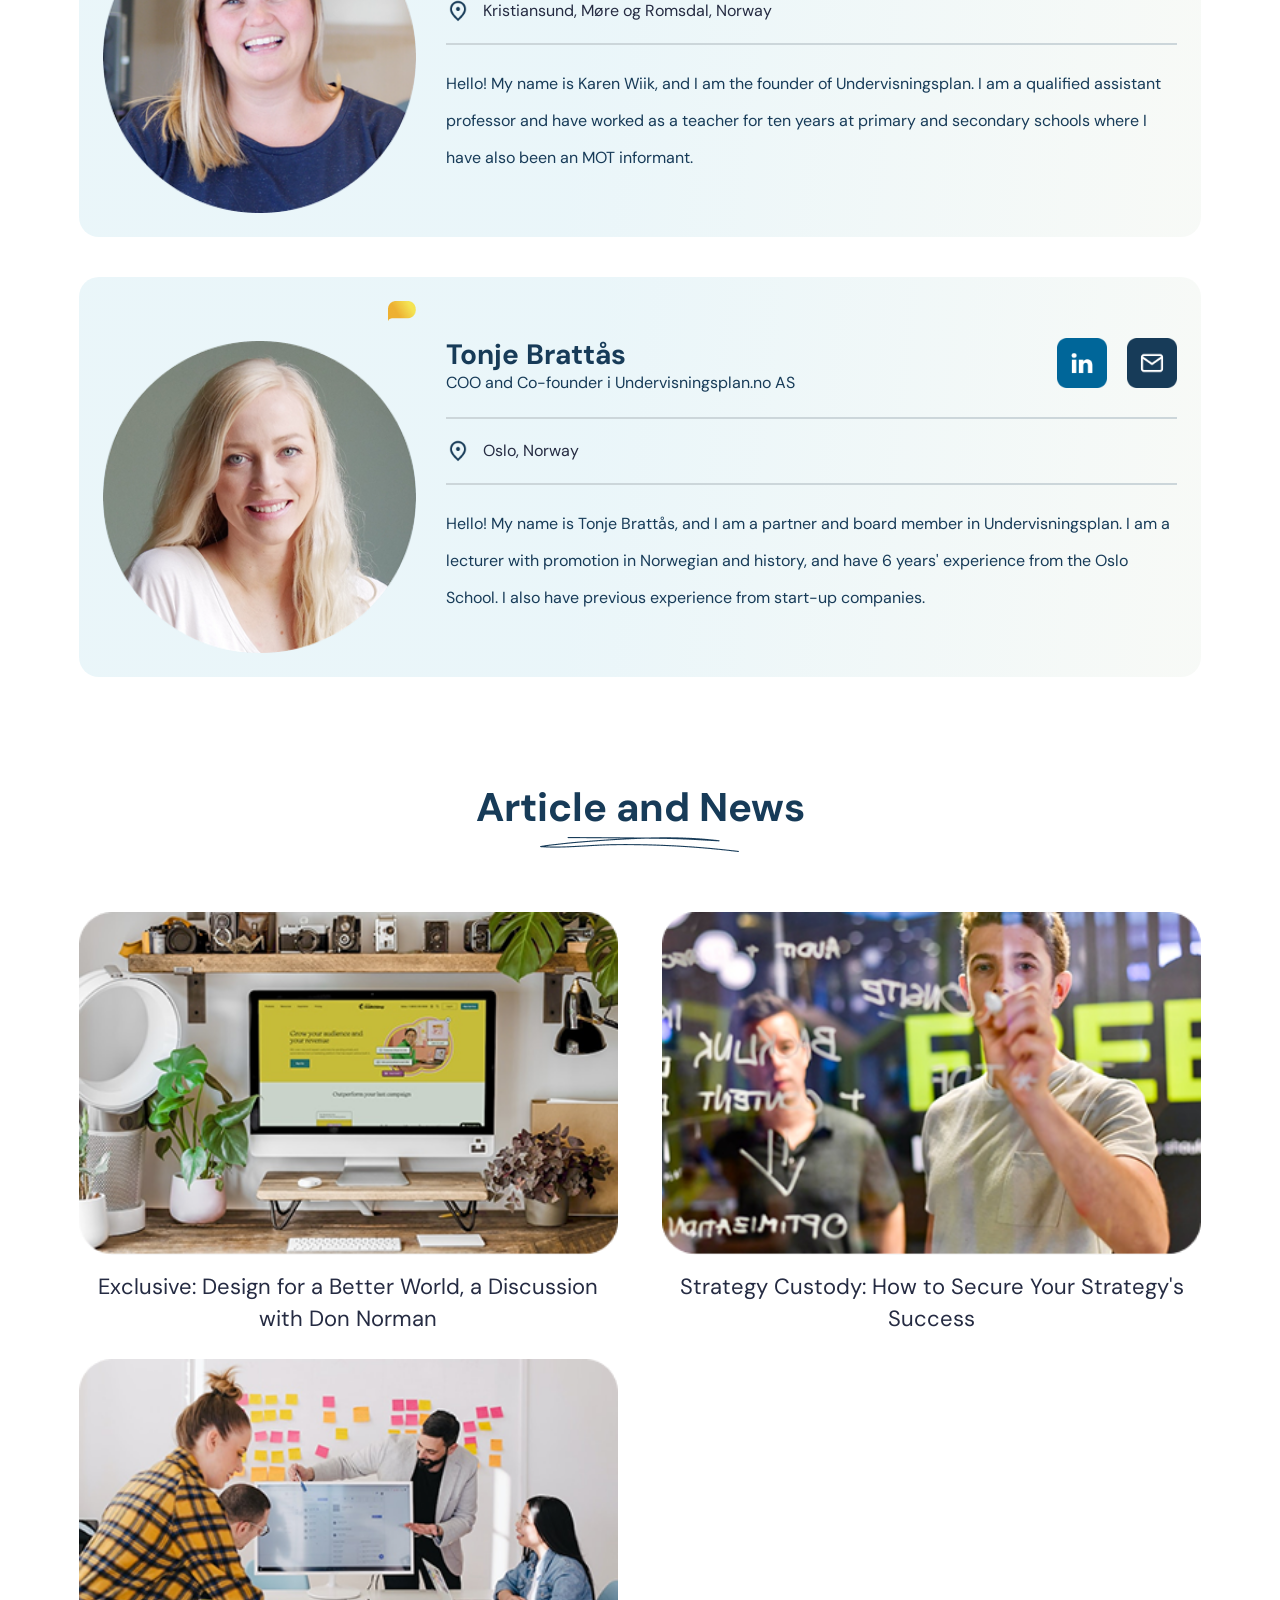
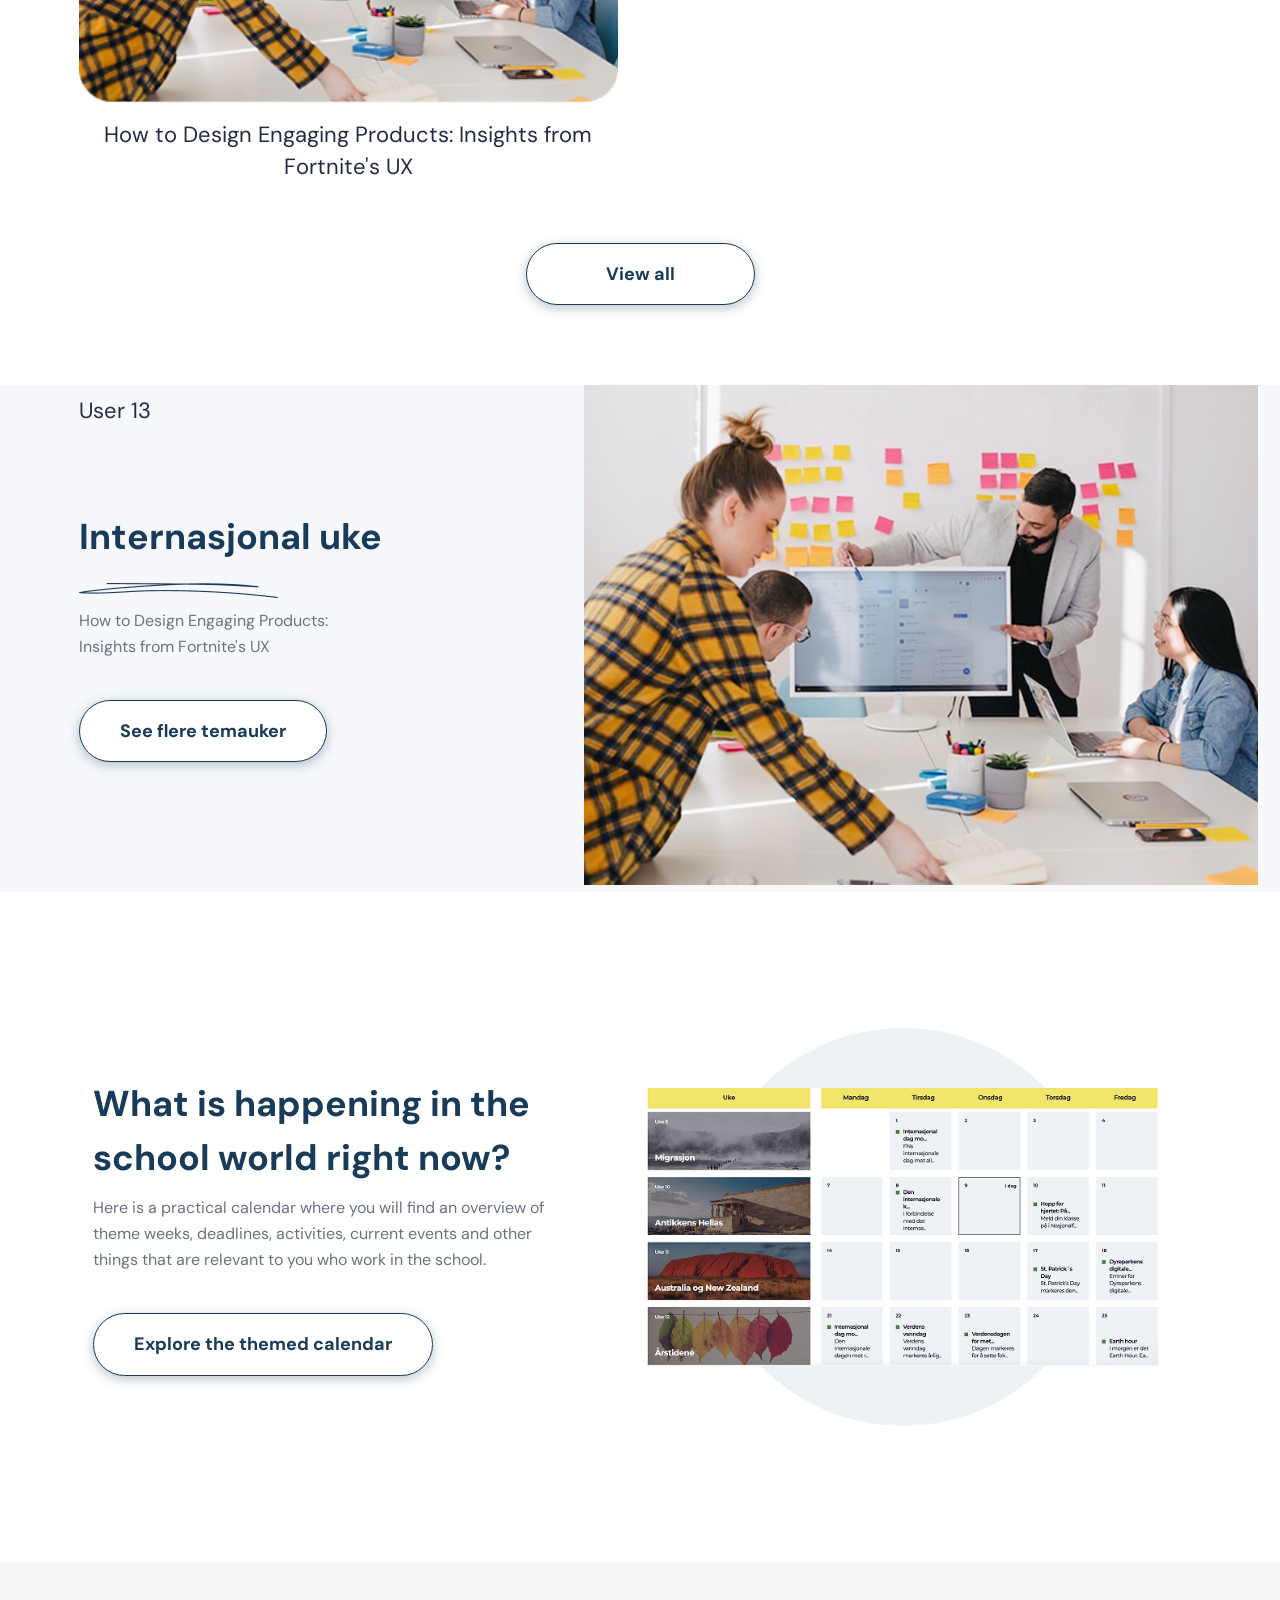
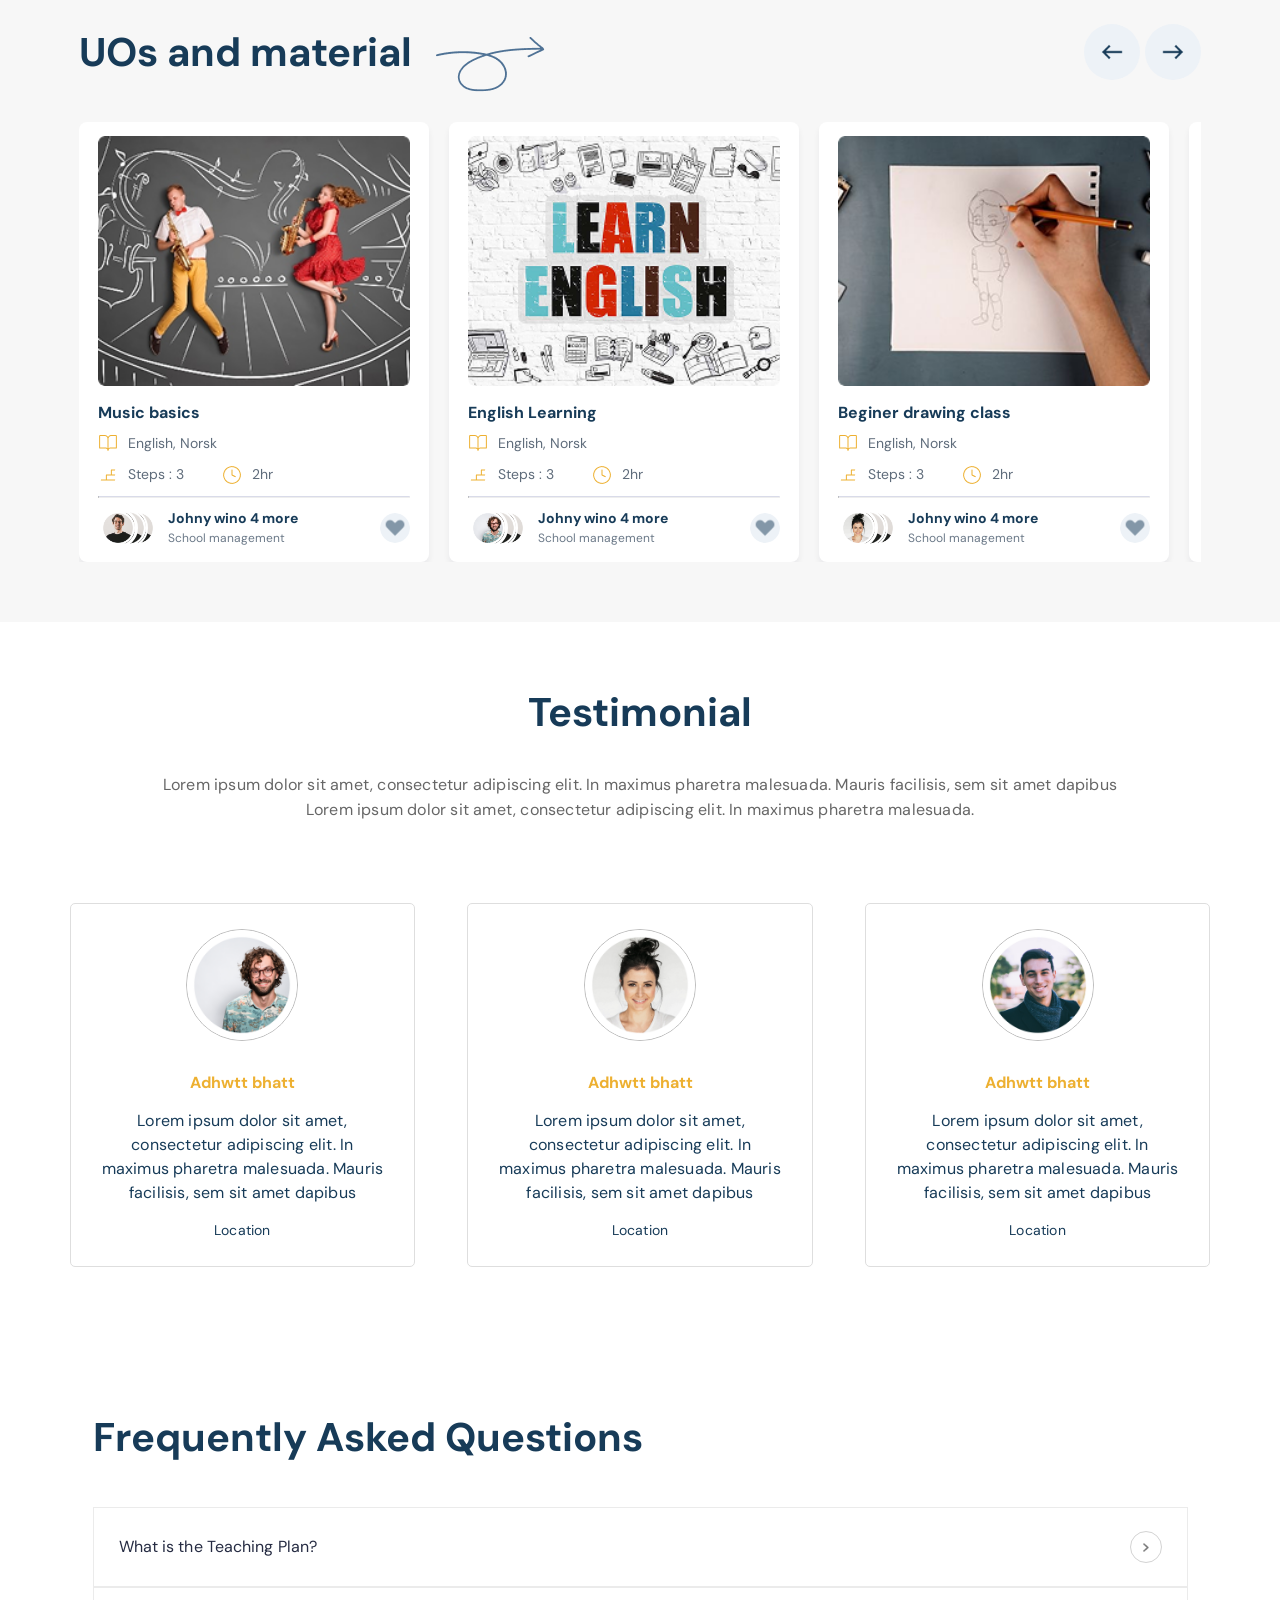
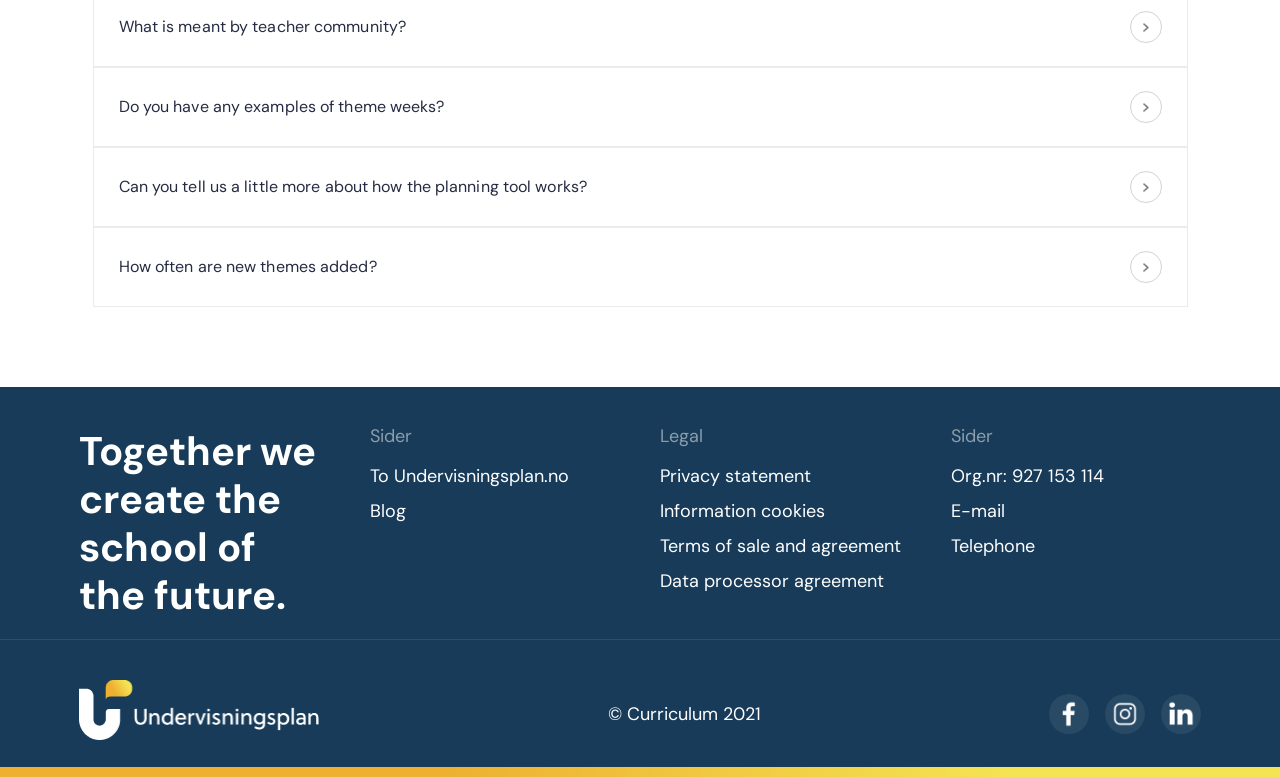
==== commit daaf9008: "Refactor header structure and enhance UOS carousel functionality for improved layout and user experi" ====
--- a/index.html
+++ b/index.html
@@ -11,13 +11,15 @@
 <body>
   <!-- ===== Main Container ===== -->
   <div class="main-container">
-    <header id="header" class="container ">
-      <a href="#">
-        <img id="header-logo" src="assets/images/logo.png" alt="Logo" class="logo">
-      </a>
-      <button id="header-btn" class="btn">
-        Sign iin
-      </button>
+    <header id="header">
+      <div class="container">
+        <a href="#">
+          <img id="header-logo" src="assets/images/logo.png" alt="Logo" class="logo">
+        </a>
+        <button id="header-btn" class="btn">
+          Sign iin
+        </button>
+      </div>
     </header>
 
     <main class="content">
@@ -51,25 +53,23 @@
           <div class="hero-right">
             <img class="hero-image" src="./assets/images/hero/hero-right-bg.png" alt="Undervisningsplan" />
 
-            <div class="hero-cards">
-              <!-- Card 1 -->
-              <div class="hero-card1">
-                <p>Essential Course For Your School syllabus Toolkit Consectetuer.</p>
-                <div class="hero-card-avtar-group">
-                  <img src="./assets/images/hero/avtar.png" alt="avtar">
-                  <div>
-                    <h4>Himaad Riaz</h4>
-                    <p>Principle of Amsterdam School</p>
-                  </div>
-                </div>
-              </div>
-
-              <!-- Card 2 -->
-              <div class="hero-card2">
-                <img src="./assets/images/hero/Misc_04.png" alt="smily vector" class="hero-card2-img" srcset="">
-                <h3>3.75K</h3>
-                <p>Teachers & Members</p>
-              </div>
+            <!-- Card 1 -->
+            <div class="hero-card1">
+              <p>Essential Course For Your School syllabus Toolkit Consectetuer.</p>
+              <div class="hero-card-avtar-group">
+                <img src="./assets/images/hero/avtar.png" alt="avtar">
+                <div>
+                  <h4>Himaad Riaz</h4>
+                  <p>Principle of Amsterdam School</p>
+                </div>
+              </div>
+            </div>
+
+            <!-- Card 2 -->
+            <div class="hero-card2">
+              <img src="./assets/images/hero/Misc_04.png" alt="smily vector" class="hero-card2-img" srcset="">
+              <h3>3.75K</h3>
+              <p>Teachers & Members</p>
             </div>
           </div>
         </div>
@@ -279,149 +279,150 @@
               <img src="./assets/images/uos/vector.png" class="uos-vector" alt="">
             </div>
             <div class="uos-btn-group">
-              <button class="uos-btn">
+              <button class="uos-btn uos-btn-prev">
                 <img src="./assets/images/uos/left-icon.png" alt="">
               </button>
-              <button class="uos-btn">
+              <button class="uos-btn uos-btn-next">
                 <img src="./assets/images/uos/right-icon.png" alt="">
               </button>
             </div>
           </div>
-          <div class="uos-boxs">
-            <div class="s2-gallery-item1">
-              <img src="./assets/images/uos/img-1.png" alt="Classroom 1">
-              <h4 class="s2-gallery-item1-title-card-title">Music basics</h4>
-              <div class="s2-gallery-item1-title-cards-info">
-                <div class="s2-gallery-item1-title-card-info1">
-                  <img src="./assets/images/s2/book-open.png" class="s2-card-icon" alt="" srcset="">
-                  English, Norsk
-                </div>
-                <div class="s2-gallery-item1-title-card-info23">
-                  <div class="s2-gallery-item1-title-card-info2">
-                    <img src="./assets/images/s2/bar-chart.png" class="s2-card-icon" alt="" srcset="">
-                    Steps : 3
-                  </div>
-                  <div class="s2-gallery-item1-title-card-info3">
-                    <img src="./assets/images/s2/clock.png" class="s2-card-icon" alt="" srcset="">
-                    2hr
-                  </div>
-                </div>
-              </div>
-              <hr>
-              <div class="s2-gallery-item1-title-cards-avtar-group">
-                <div>
-                  <img src="assets/images/uos/avtar-1.png" alt="" class="s2-gallery-item1-title-cards-avtar">
-                  <img src="assets/images/uos/avtar-1.png" alt="" class="s2-gallery-item1-title-cards-avtar-back1">
-                  <img src="assets/images/uos/avtar-1.png" alt="" class="s2-gallery-item1-title-cards-avtar-back2">
-                  <div class="s2-gallery-item1-title-cards-avtar-info">
-                    <h4 class="s2-gallery-item1-title-cards-name">Johny wino 4 more</h4>
-                    <p class="s2-gallery-item1-title-cards-role">School management</p>
-                  </div>
-                </div>
-                <img src="assets/images/uos/like.png" alt="">
-              </div>
-            </div>
-            <div class="s2-gallery-item1">
-              <img src="./assets/images/uos/img-2.png" alt="Classroom 1">
-              <h4 class="s2-gallery-item1-title-card-title">English Learning</h4>
-              <div class="s2-gallery-item1-title-cards-info">
-                <div class="s2-gallery-item1-title-card-info1">
-                  <img src="./assets/images/s2/book-open.png" class="s2-card-icon" alt="" srcset="">
-                  English, Norsk
-                </div>
-                <div class="s2-gallery-item1-title-card-info23">
-                  <div class="s2-gallery-item1-title-card-info2">
-                    <img src="./assets/images/s2/bar-chart.png" class="s2-card-icon" alt="" srcset="">
-                    Steps : 3
-                  </div>
-                  <div class="s2-gallery-item1-title-card-info3">
-                    <img src="./assets/images/s2/clock.png" class="s2-card-icon" alt="" srcset="">
-                    2hr
-                  </div>
-                </div>
-              </div>
-              <hr>
-              <div class="s2-gallery-item1-title-cards-avtar-group">
-                <div>
-                  <img src="assets/images/uos/avtar-2.png" alt="" class="s2-gallery-item1-title-cards-avtar">
-                  <img src="assets/images/uos/avtar-1.png" alt="" class="s2-gallery-item1-title-cards-avtar-back1">
-                  <img src="assets/images/uos/avtar-1.png" alt="" class="s2-gallery-item1-title-cards-avtar-back2">
-                  <div class="s2-gallery-item1-title-cards-avtar-info">
-                    <h4 class="s2-gallery-item1-title-cards-name">Johny wino 4 more</h4>
-                    <p class="s2-gallery-item1-title-cards-role">School management</p>
-                  </div>
-                </div>
-                <img src="assets/images/uos/like.png" alt="">
-              </div>
-            </div>
-            <div class="s2-gallery-item1">
-              <img src="./assets/images/uos/img-3.png" alt="Classroom 1">
-              <h4 class="s2-gallery-item1-title-card-title">Beginer drawing class</h4>
-              <div class="s2-gallery-item1-title-cards-info">
-                <div class="s2-gallery-item1-title-card-info1">
-                  <img src="./assets/images/s2/book-open.png" class="s2-card-icon" alt="" srcset="">
-                  English, Norsk
-                </div>
-                <div class="s2-gallery-item1-title-card-info23">
-                  <div class="s2-gallery-item1-title-card-info2">
-                    <img src="./assets/images/s2/bar-chart.png" class="s2-card-icon" alt="" srcset="">
-                    Steps : 3
-                  </div>
-                  <div class="s2-gallery-item1-title-card-info3">
-                    <img src="./assets/images/s2/clock.png" class="s2-card-icon" alt="" srcset="">
-                    2hr
-                  </div>
-                </div>
-              </div>
-              <hr>
-              <div class="s2-gallery-item1-title-cards-avtar-group">
-                <div>
-                  <img src="assets/images/uos/avtar-3.png" alt="" class="s2-gallery-item1-title-cards-avtar">
-                  <img src="assets/images/uos/avtar-1.png" alt="" class="s2-gallery-item1-title-cards-avtar-back1">
-                  <img src="assets/images/uos/avtar-1.png" alt="" class="s2-gallery-item1-title-cards-avtar-back2">
-                  <div class="s2-gallery-item1-title-cards-avtar-info">
-                    <h4 class="s2-gallery-item1-title-cards-name">Johny wino 4 more</h4>
-                    <p class="s2-gallery-item1-title-cards-role">School management</p>
-                  </div>
-                </div>
-                <img src="assets/images/uos/like.png" alt="">
-              </div>
-            </div>
-            <div class="s2-gallery-item1">
-              <img src="./assets/images/uos/img-4.png" alt="Classroom 1">
-              <h4 class="s2-gallery-item1-title-card-title">Do it yourself</h4>
-              <div class="s2-gallery-item1-title-cards-info">
-                <div class="s2-gallery-item1-title-card-info1">
-                  <img src="./assets/images/s2/book-open.png" class="s2-card-icon" alt="" srcset="">
-                  English, Norsk
-                </div>
-                <div class="s2-gallery-item1-title-card-info23">
-                  <div class="s2-gallery-item1-title-card-info2">
-                    <img src="./assets/images/s2/bar-chart.png" class="s2-card-icon" alt="" srcset="">
-                    Steps : 3
-                  </div>
-                  <div class="s2-gallery-item1-title-card-info3">
-                    <img src="./assets/images/s2/clock.png" class="s2-card-icon" alt="" srcset="">
-                    2hr
-                  </div>
-                </div>
-              </div>
-              <hr>
-              <div class="s2-gallery-item1-title-cards-avtar-group">
-                <div>
-                  <img src="assets/images/uos/avtar-4.png" alt="" class="s2-gallery-item1-title-cards-avtar">
-                  <img src="assets/images/uos/avtar-1.png" alt="" class="s2-gallery-item1-title-cards-avtar-back1">
-                  <img src="assets/images/uos/avtar-1.png" alt="" class="s2-gallery-item1-title-cards-avtar-back2">
-                  <div class="s2-gallery-item1-title-cards-avtar-info">
-                    <h4 class="s2-gallery-item1-title-cards-name">Johny wino 4 more</h4>
-                    <p class="s2-gallery-item1-title-cards-role">School management</p>
-                  </div>
-                </div>
-                <img src="assets/images/uos/like.png" alt="">
-              </div>
-            </div>
-          </div>
-        </div>
+          <div class="uos-carousel">
+            <div class="uos-boxs">
+              <div class="s2-gallery-item1">
+                <img src="./assets/images/uos/img-1.png" alt="Classroom 1">
+                <h4 class="s2-gallery-item1-title-card-title">Music basics</h4>
+                <div class="s2-gallery-item1-title-cards-info">
+                  <div class="s2-gallery-item1-title-card-info1">
+                    <img src="./assets/images/s2/book-open.png" class="s2-card-icon" alt="" srcset="">
+                    English, Norsk
+                  </div>
+                  <div class="s2-gallery-item1-title-card-info23">
+                    <div class="s2-gallery-item1-title-card-info2">
+                      <img src="./assets/images/s2/bar-chart.png" class="s2-card-icon" alt="" srcset="">
+                      Steps : 3
+                    </div>
+                    <div class="s2-gallery-item1-title-card-info3">
+                      <img src="./assets/images/s2/clock.png" class="s2-card-icon" alt="" srcset="">
+                      2hr
+                    </div>
+                  </div>
+                </div>
+                <hr>
+                <div class="s2-gallery-item1-title-cards-avtar-group">
+                  <div>
+                    <img src="assets/images/uos/avtar-1.png" alt="" class="s2-gallery-item1-title-cards-avtar">
+                    <img src="assets/images/uos/avtar-1.png" alt="" class="s2-gallery-item1-title-cards-avtar-back1">
+                    <img src="assets/images/uos/avtar-1.png" alt="" class="s2-gallery-item1-title-cards-avtar-back2">
+                    <div class="s2-gallery-item1-title-cards-avtar-info">
+                      <h4 class="s2-gallery-item1-title-cards-name">Johny wino 4 more</h4>
+                      <p class="s2-gallery-item1-title-cards-role">School management</p>
+                    </div>
+                  </div>
+                  <img src="assets/images/uos/like.png" alt="">
+                </div>
+              </div>
+              <div class="s2-gallery-item1">
+                <img src="./assets/images/uos/img-2.png" alt="Classroom 1">
+                <h4 class="s2-gallery-item1-title-card-title">English Learning</h4>
+                <div class="s2-gallery-item1-title-cards-info">
+                  <div class="s2-gallery-item1-title-card-info1">
+                    <img src="./assets/images/s2/book-open.png" class="s2-card-icon" alt="" srcset="">
+                    English, Norsk
+                  </div>
+                  <div class="s2-gallery-item1-title-card-info23">
+                    <div class="s2-gallery-item1-title-card-info2">
+                      <img src="./assets/images/s2/bar-chart.png" class="s2-card-icon" alt="" srcset="">
+                      Steps : 3
+                    </div>
+                    <div class="s2-gallery-item1-title-card-info3">
+                      <img src="./assets/images/s2/clock.png" class="s2-card-icon" alt="" srcset="">
+                      2hr
+                    </div>
+                  </div>
+                </div>
+                <hr>
+                <div class="s2-gallery-item1-title-cards-avtar-group">
+                  <div>
+                    <img src="assets/images/uos/avtar-2.png" alt="" class="s2-gallery-item1-title-cards-avtar">
+                    <img src="assets/images/uos/avtar-1.png" alt="" class="s2-gallery-item1-title-cards-avtar-back1">
+                    <img src="assets/images/uos/avtar-1.png" alt="" class="s2-gallery-item1-title-cards-avtar-back2">
+                    <div class="s2-gallery-item1-title-cards-avtar-info">
+                      <h4 class="s2-gallery-item1-title-cards-name">Johny wino 4 more</h4>
+                      <p class="s2-gallery-item1-title-cards-role">School management</p>
+                    </div>
+                  </div>
+                  <img src="assets/images/uos/like.png" alt="">
+                </div>
+              </div>
+              <div class="s2-gallery-item1">
+                <img src="./assets/images/uos/img-3.png" alt="Classroom 1">
+                <h4 class="s2-gallery-item1-title-card-title">Beginer drawing class</h4>
+                <div class="s2-gallery-item1-title-cards-info">
+                  <div class="s2-gallery-item1-title-card-info1">
+                    <img src="./assets/images/s2/book-open.png" class="s2-card-icon" alt="" srcset="">
+                    English, Norsk
+                  </div>
+                  <div class="s2-gallery-item1-title-card-info23">
+                    <div class="s2-gallery-item1-title-card-info2">
+                      <img src="./assets/images/s2/bar-chart.png" class="s2-card-icon" alt="" srcset="">
+                      Steps : 3
+                    </div>
+                    <div class="s2-gallery-item1-title-card-info3">
+                      <img src="./assets/images/s2/clock.png" class="s2-card-icon" alt="" srcset="">
+                      2hr
+                    </div>
+                  </div>
+                </div>
+                <hr>
+                <div class="s2-gallery-item1-title-cards-avtar-group">
+                  <div>
+                    <img src="assets/images/uos/avtar-3.png" alt="" class="s2-gallery-item1-title-cards-avtar">
+                    <img src="assets/images/uos/avtar-1.png" alt="" class="s2-gallery-item1-title-cards-avtar-back1">
+                    <img src="assets/images/uos/avtar-1.png" alt="" class="s2-gallery-item1-title-cards-avtar-back2">
+                    <div class="s2-gallery-item1-title-cards-avtar-info">
+                      <h4 class="s2-gallery-item1-title-cards-name">Johny wino 4 more</h4>
+                      <p class="s2-gallery-item1-title-cards-role">School management</p>
+                    </div>
+                  </div>
+                  <img src="assets/images/uos/like.png" alt="">
+                </div>
+              </div>
+              <div class="s2-gallery-item1">
+                <img src="./assets/images/uos/img-4.png" alt="Classroom 1">
+                <h4 class="s2-gallery-item1-title-card-title">Do it yourself</h4>
+                <div class="s2-gallery-item1-title-cards-info">
+                  <div class="s2-gallery-item1-title-card-info1">
+                    <img src="./assets/images/s2/book-open.png" class="s2-card-icon" alt="" srcset="">
+                    English, Norsk
+                  </div>
+                  <div class="s2-gallery-item1-title-card-info23">
+                    <div class="s2-gallery-item1-title-card-info2">
+                      <img src="./assets/images/s2/bar-chart.png" class="s2-card-icon" alt="" srcset="">
+                      Steps : 3
+                    </div>
+                    <div class="s2-gallery-item1-title-card-info3">
+                      <img src="./assets/images/s2/clock.png" class="s2-card-icon" alt="" srcset="">
+                      2hr
+                    </div>
+                  </div>
+                </div>
+                <hr>
+                <div class="s2-gallery-item1-title-cards-avtar-group">
+                  <div>
+                    <img src="assets/images/uos/avtar-4.png" alt="" class="s2-gallery-item1-title-cards-avtar">
+                    <img src="assets/images/uos/avtar-1.png" alt="" class="s2-gallery-item1-title-cards-avtar-back1">
+                    <img src="assets/images/uos/avtar-1.png" alt="" class="s2-gallery-item1-title-cards-avtar-back2">
+                    <div class="s2-gallery-item1-title-cards-avtar-info">
+                      <h4 class="s2-gallery-item1-title-cards-name">Johny wino 4 more</h4>
+                      <p class="s2-gallery-item1-title-cards-role">School management</p>
+                    </div>
+                  </div>
+                  <img src="assets/images/uos/like.png" alt="">
+                </div>
+              </div>
+            </div>
+          </div>
       </section>
       <section class="testimonial">
         <div class="container">
--- a/assets/css/style.css
+++ b/assets/css/style.css
@@ -25,9 +25,8 @@
 
 /* ==== Container Class ==== */
 .container {
-  max-width: var(--container-max-width);
+  max-width: 1400px;
   margin: 0 auto;
-  /* padding: var(--container-padding); */
   width: 100%;
 }
 
@@ -97,16 +96,13 @@
 }
 
 /* ==== Header ==== */
-#header {
+#header .container {
   width: 100% !important;
   display: flex;
   flex-direction: row;
   align-items: center;
   justify-content: space-between;
   text-align: center;
-  background-color: var(--background-color);
-  color: #fff;
-  padding: 48px 0;
 }
 
 #header-logo {
@@ -318,8 +314,8 @@
 
 /* ==== HERO RIGHT SIDE ==== */
 .hero-right {
+  position: relative;
   width: 50%;
-  position: relative;
   display: flex;
   justify-content: center;
   align-items: center;
@@ -331,23 +327,13 @@
   height: auto;
 }
 
-/* Cards container */
-.hero-cards {
-  position: absolute;
-  bottom: 60px;
-  right: 50px;
-  display: flex;
-  flex-direction: row;
-  align-items: flex-end;
-  gap: 20px;
-}
 
 /* Card 1 */
 .hero-card1 {
-  position: relative;
-  top: 41px;
-  left: -160px;
-  width: 340px;
+  position: absolute;
+  top: 550px;
+  right: 580px;
+  width: 320px;
   background: #FFFFFF;
   border: 1px solid #C3C4C6;
   box-shadow: 0 10px 40px rgba(0, 0, 0, 0.08);
@@ -432,7 +418,6 @@
   display: flex;
   flex-direction: column;
   align-items: center;
-  padding: 48px 0;
 }
 
 .full-bleed-center {
@@ -679,7 +664,7 @@
   flex-direction: column;
   align-items: center;
   width: 100%;
-  padding: 100px 15px;
+  /* padding: 100px 15px; */
 }
 
 .about-title {
@@ -1088,26 +1073,46 @@
   align-items: center;
   justify-content: center;
   background-color: #EDF2F7;
+  cursor: pointer;
+  transition: all 0.3s ease;
+  border: none;
+}
+
+.uos-btn:hover {
+  background-color: #173B58;
+}
+
+.uos-btn:hover img {
+  filter: brightness(0) invert(1);
 }
 
 .uos-btn img {
   width: 24px;
   height: 24px;
+  transition: filter 0.3s ease;
+}
+
+/* Carousel Container */
+.uos-carousel {
+  position: relative;
+  overflow: hidden;
+  width: 100%;
+  margin-top: 40px;
 }
 
 .uos-boxs {
-  margin-top: 40px;
   display: flex;
   align-items: flex-start;
   justify-content: flex-start;
   gap: 20px;
-  /* overflow-x: auto;
-  overflow-y: hidden; */
+  transition: transform 0.5s ease;
+  width: max-content;
 }
 
 .uos-boxs .s2-gallery-item1 {
-  width: calc(25% - 15px);
+  width: 25%;
   min-width: 280px;
+  max-width: 350px;
   flex-shrink: 0;
   box-shadow: 0px 5px 6px 0px #080F340F;
 }
@@ -1473,16 +1478,15 @@
 }
 
 /* ==== W3Schools Standard Responsive Breakpoints ==== */
-
-/* ==== Large Devices (max-width: 1400px) ==== */
-@media only screen and (max-width: 1400px) {
+@media only screen and (max-width: 1600px) {
   .container {
-    max-width: 1200px;
+    max-width: 90%;
     margin: 0 auto;
     padding: 0 15px;
   }
 
-  #header {
+
+  #header .container {
     padding: 32px 15px;
   }
 
@@ -1504,12 +1508,12 @@
     height: 64px;
   }
 
-  .hero-cards {
+  /* .hero-cards {
     bottom: 60px;
     right: 50px;
-  }
-
-  .hero-card1 {
+  } */
+
+  /* .hero-card1 {
     width: 340px;
     left: -140px;
     top: 41px;
@@ -1519,7 +1523,7 @@
     width: 200px;
     left: -23px;
     top: -115px;
-  }
+  } */
 
   .s2-gallery-item1 {
     width: 25%;
@@ -1574,13 +1578,7 @@
 /* ==== Medium-Large Devices (max-width: 1200px) ==== */
 @media only screen and (max-width: 1200px) {
   .container {
-    max-width: 1200px;
-    margin: 0 auto;
-    padding: 0 48px;
-  }
-
-  #header {
-    padding: 48px 48px;
+    max-width: 1100px;
   }
 
   .hero-container {
@@ -1598,7 +1596,6 @@
 
   .hero-right {
     width: 50%;
-    position: relative;
     display: flex;
     justify-content: center;
     align-items: center;
@@ -1639,12 +1636,13 @@
     transform: translateY(-50%);
   }
 
+  /* 
   .hero-cards {
     bottom: 50px;
     right: 30px;
-  }
-
-  .hero-card1 {
+  } */
+
+  /* .hero-card1 {
     width: 320px;
     left: -30px;
     position: relative;
@@ -1656,7 +1654,7 @@
     position: relative;
     top: -115px;
     right: -130px;
-  }
+  } */
 
   .s2-gallery {
     flex-direction: row;
@@ -1700,6 +1698,7 @@
 
   .about2>.container,
   .about3>.container {
+    overflow: hidden;
     flex-direction: row;
   }
 
@@ -1715,6 +1714,15 @@
     min-height: 350px;
   }
 
+  .about2-right img {
+    /* position: static; */
+    object-fit: cover;
+    top: 0;
+    right: 0;
+    width: 50%;
+    height: 100%;
+  }
+
   .about2-left .title,
   .about3-left .title {
     font-size: 42px;
@@ -1758,11 +1766,8 @@
   }
 }
 
-/* ==== Medium Devices (max-width: 992px) ==== */
-@media only screen and (max-width: 992px) {
-  .container {
-    padding: 0 32px;
-  }
+/* ==== Medium Devices (max-width: 991px) ==== */
+@media only screen and (max-width: 991px) {
 
   #header {
     padding: 24px 32px;
@@ -1833,12 +1838,12 @@
     width: 140px;
   }
 
-  .hero-cards {
+  /* .hero-cards {
     position: absolute;
     flex-direction: row;
-  }
-
-  .hero-card1 {
+  } */
+
+  /* .hero-card1 {
     width: 280px;
     position: relative;
     top: 70px;
@@ -1851,147 +1856,143 @@
     top: -110px;
     left: -150px;
     /* right: -10px !; */
-  }
-
-  .s2-gallery {
-    flex-direction: row;
-    flex-wrap: wrap;
-  }
-
-  .s2-gallery-item1 {
-    width: 100% !important;
-    flex-direction: row;
-  }
-
-  .s2-gallery-item1-img {
-    width: 50% !important;
-    height: auto !important;
-  }
-
-  .s2-gallery-item1-info {
-    padding: 16px;
-    width: 50% !important;
-    display: flex;
-    flex-direction: column;
-
-  }
-
-  .s2-gallery-item1-title-card-info23 {
-    flex-direction: column;
-    gap: 20px;
-  }
-
-  .s2-gallery-item1-title-card-info1,
-  .s2-gallery-item1-title-card-info2,
-  .s2-gallery-item1-title-card-info3 {
-    width: 100% !important;
-    display: flex;
-    flex-direction: row;
-    align-items: center;
-    justify-content: flex-start !important;
-  }
-
-  .s2-gallery-item2 {
-    width: 100% !important;
-  }
-
-  .about-box {
-    flex-direction: row;
-    padding: 24px;
-  }
-
-  .about-box-avtar {
-    width: 30%;
-    align-items: flex-end;
-  }
-
-
-  .article-boxs {
-    flex-direction: row;
-    flex-wrap: wrap;
-  }
-
-  .article-box {
-    width: 48%;
-  }
-
-  .about2>.container,
-  .about3>.container {
-    flex-direction: row;
-  }
-
-  .about2-left,
-  .about3-left {
-    width: 45%;
-    text-align: left;
-  }
-
-  .about2-right,
-  .about3-right {
-    width: 55%;
-    min-height: 350px;
-  }
-
-  .about2-right img {
-    position: static;
-    object-fit: cover;
-    top: 0;
-    right: 0;
-    width: auto;
-    height: 100%;
-  }
-
-
-  .about2-left .title,
-  .about3-left .title {
-    font-size: 36px;
-  }
-
-  .about2-para,
-  .about3-para {
-    font-size: 16px;
-    line-height: 26px;
-  }
-
-  .uos {
-    padding: 60px 0;
-  }
-
-  .uos-top {
-    flex-direction: row;
-    justify-content: space-between;
-    align-items: center;
-  }
-
-  .uos-top-title {
-    flex-direction: row;
-    gap: 24px;
-    text-align: left;
-  }
-
-  .uos-btn {
-    width: 56px;
-    height: 56px;
-    padding: 16px;
-  }
-
-  .uos-boxs {
-    flex-direction: row;
-    gap: 20px;
-  }
-
-  .uos-boxs .s2-gallery-item1 {
-    width: 48%;
-    min-width: auto;
-  }
-}
-
-/* ==== Small-Medium Devices (max-width: 768px) ==== */
-@media only screen and (max-width: 768px) {
-  .container {
-    padding: 0 24px;
-  }
-
+}
+
+*/ .s2-gallery {
+  flex-direction: row;
+  flex-wrap: wrap;
+}
+
+.s2-gallery .s2-gallery-item1 {
+  width: 100% !important;
+  flex-direction: row;
+}
+
+.s2-gallery .s2-gallery-item1-img {
+  width: 50% !important;
+  height: auto !important;
+}
+
+.s2-gallery .s2-gallery-item1-info {
+  padding: 16px;
+  width: 50% !important;
+  display: flex;
+  flex-direction: column;
+
+}
+
+.s2-gallery .s2-gallery-item1-title-card-info23 {
+  flex-direction: column;
+  gap: 20px;
+}
+
+.s2-gallery .s2-gallery-item1-title-card-info1,
+.s2-gallery .s2-gallery-item1-title-card-info2,
+.s2-gallery .s2-gallery-item1-title-card-info3 {
+  width: 100% !important;
+  display: flex;
+  flex-direction: row;
+  align-items: center;
+  justify-content: flex-start !important;
+}
+
+.s2-gallery-item2 {
+  width: 100% !important;
+}
+
+.about-box {
+  flex-direction: row;
+  padding: 24px;
+}
+
+.about-box-avtar {
+  width: 30%;
+  align-items: flex-end;
+}
+
+
+.article-boxs {
+  flex-direction: row;
+  flex-wrap: wrap;
+}
+
+.article-box {
+  width: 48%;
+}
+
+.about2>.container,
+.about3>.container {
+  flex-direction: row;
+}
+
+.about2-left,
+.about3-left {
+  width: 45%;
+  text-align: left;
+}
+
+.about2-right,
+.about3-right {
+  width: 55%;
+  min-height: 350px;
+}
+
+.about2-right img {
+  position: static;
+  object-fit: cover;
+  top: 0;
+  right: 0;
+  width: auto;
+  height: 100%;
+}
+
+
+.about2-left .title,
+.about3-left .title {
+  font-size: 36px;
+}
+
+.about2-para,
+.about3-para {
+  font-size: 16px;
+  line-height: 26px;
+}
+
+.uos {
+  padding: 60px 0;
+}
+
+.uos-top {
+  flex-direction: row;
+  justify-content: space-between;
+  align-items: center;
+}
+
+.uos-top-title {
+  flex-direction: row;
+  gap: 24px;
+  text-align: left;
+}
+
+.uos-btn {
+  width: 56px;
+  height: 56px;
+  padding: 16px;
+}
+
+.uos-boxs {
+  flex-direction: row;
+  gap: 20px;
+}
+
+.uos-boxs .s2-gallery-item1 {
+  width: 48%;
+  min-width: auto;
+}
+}
+
+/* ==== Small-Medium Devices (max-width: 767px) ==== */
+@media only screen and (max-width: 767px) {
   #header {
     padding: 20px 24px;
   }
@@ -2011,7 +2012,6 @@
 
   .hero-right {
     width: 100%;
-    position: static;
     display: flex;
     flex-direction: column;
     align-items: center;
@@ -2170,20 +2170,22 @@
   }
 
   .uos-boxs {
-    flex-direction: column;
+    flex-direction: row;
     gap: 16px;
     overflow: visible;
   }
 
   .uos-boxs .s2-gallery-item1 {
-    width: 100%;
-    min-width: 100%;
+    width: calc(100vw - 48px - 16px);
+    /* 1 card on mobile */
+    min-width: auto;
   }
 
   .testimonial-box {
     width: 100%;
   }
 }
+
 
 /* ==== Mobile Devices (max-width: 600px) ==== */
 @media only screen and (max-width: 600px) {
@@ -2297,7 +2299,7 @@
     margin-bottom: 24px;
   }
 
-  .hero-cards {
+  /* .hero-cards {
     position: static;
     flex-direction: column;
     gap: 16px;
@@ -2323,7 +2325,7 @@
     height: 40px;
     top: 0px;
     left: 8px;
-  }
+  } */
 
   .s2 {
     padding: 32px 0;
@@ -2514,14 +2516,15 @@
   }
 
   .uos-boxs {
-    flex-direction: column;
+    flex-direction: row;
     gap: 16px;
     overflow: visible;
   }
 
   .uos-boxs .s2-gallery-item1 {
-    width: 100%;
-    min-width: 100%;
+    width: calc(100vw - 32px - 16px);
+    /* 1 card on small mobile */
+    min-width: auto;
   }
 
   .testimonial .container {
@@ -2537,8 +2540,10 @@
   }
 }
 
+@media only screen and (max-width: 400px) {}
+
 /* ==== Utility Classes ==== */
-@media only screen and (max-width: 768px) {
+@media only screen and (max-width: 767px) {
   .mobile-hide {
     display: none !important;
   }
@@ -2548,7 +2553,7 @@
   }
 }
 
-@media only screen and (min-width: 769px) {
+@media only screen and (min-width: 768px) {
   .desktop-hide {
     display: none !important;
   }
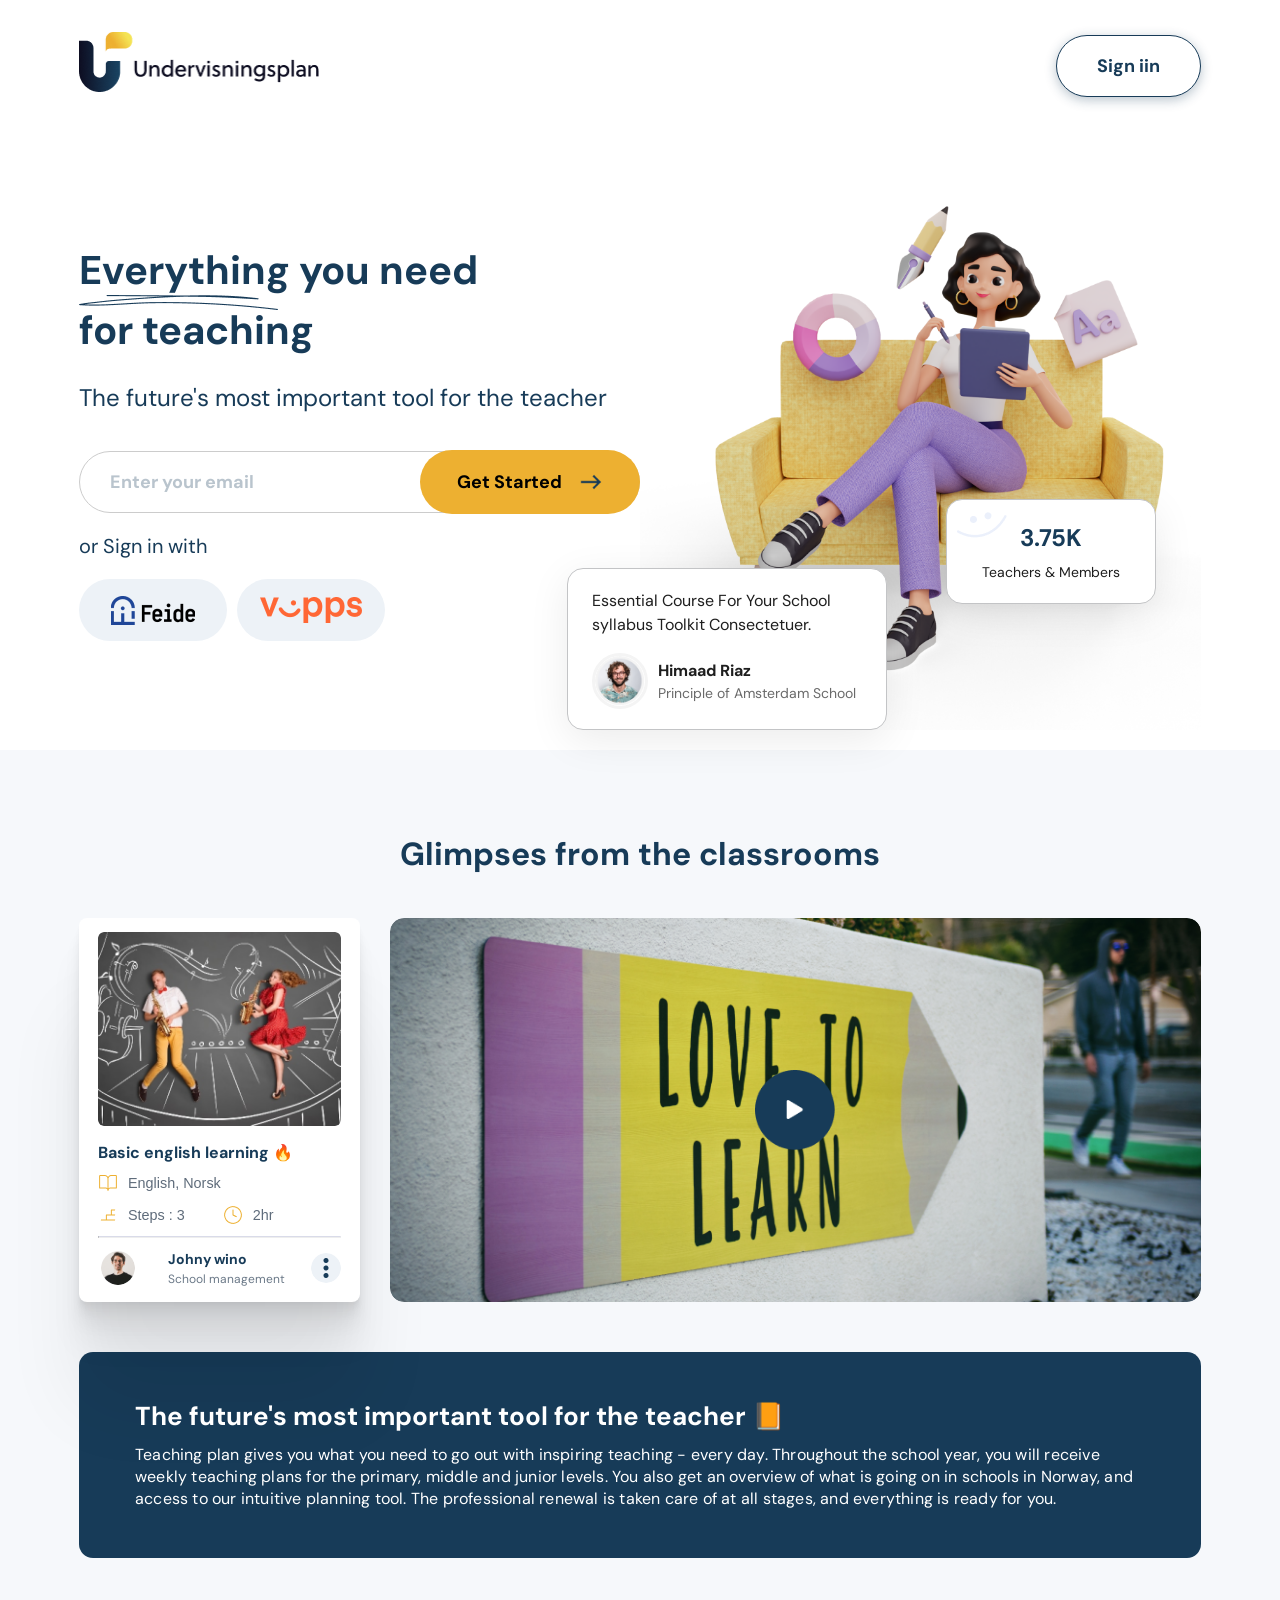
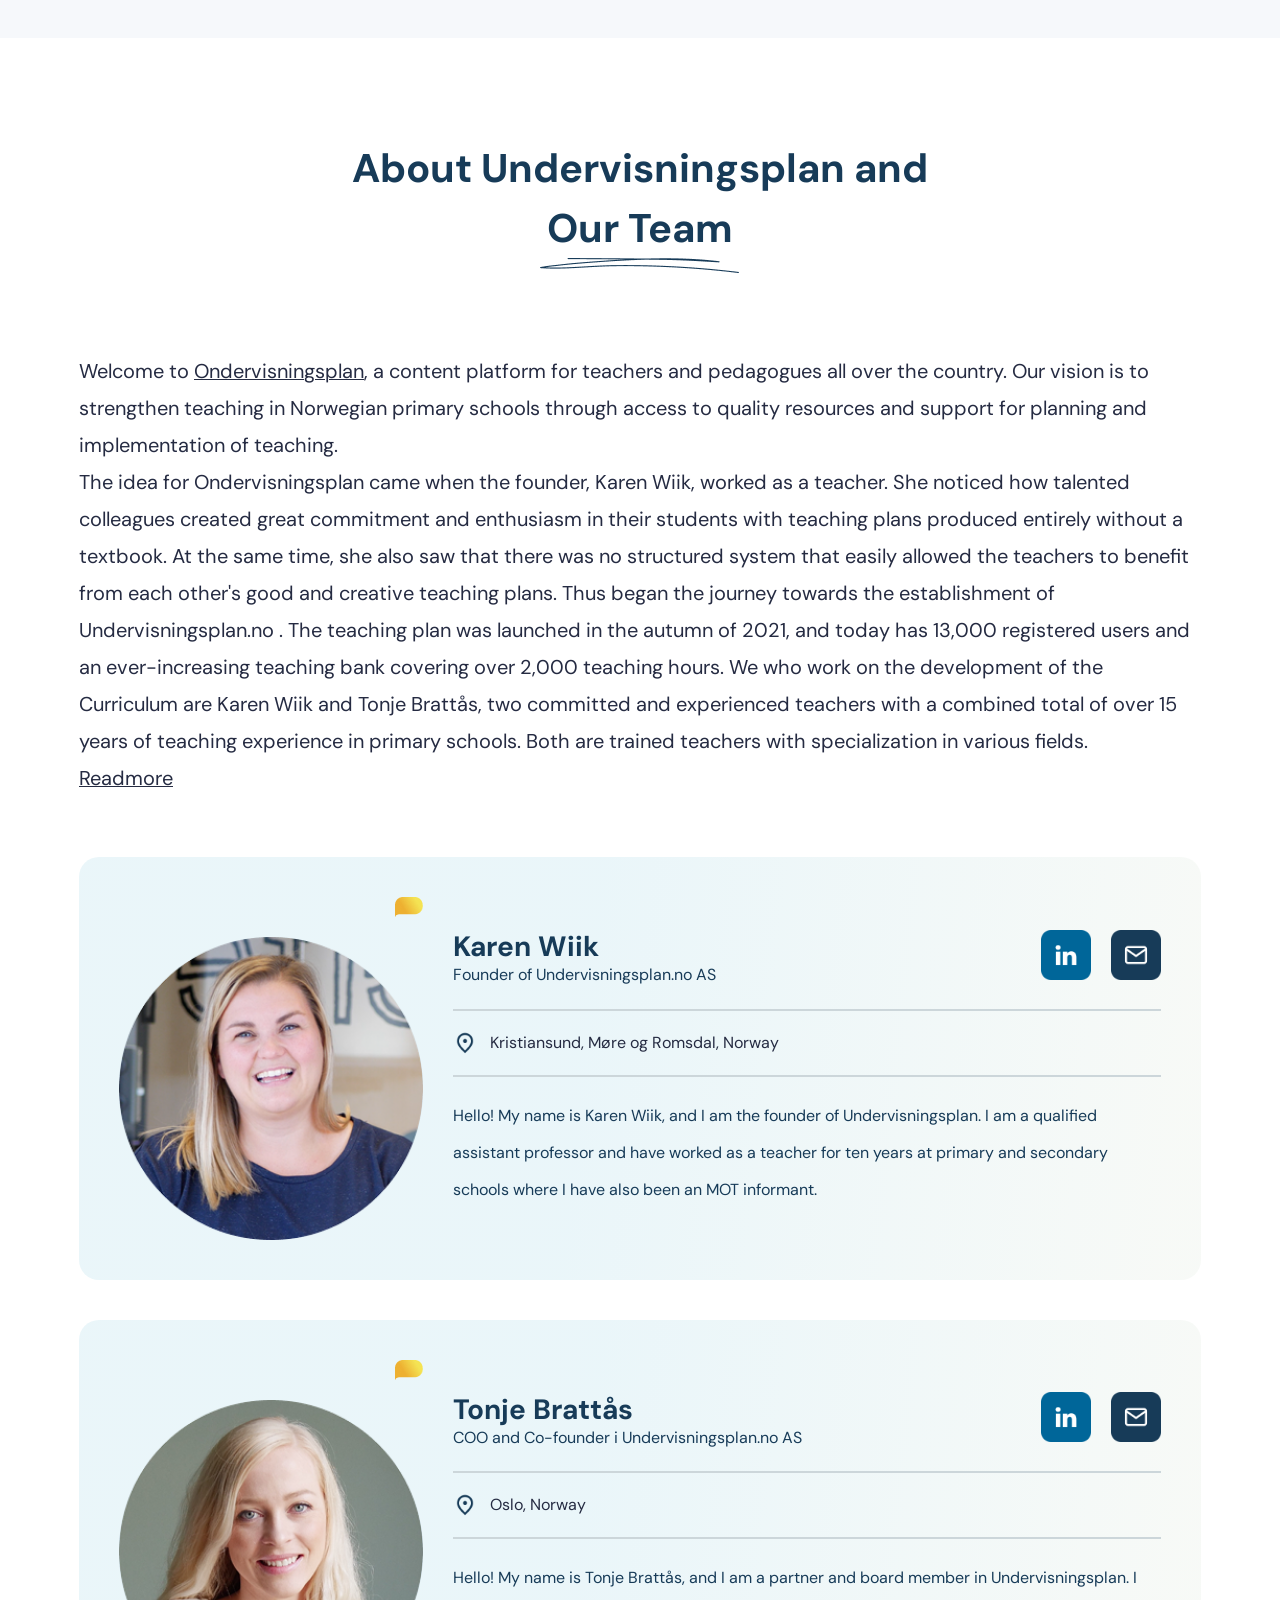
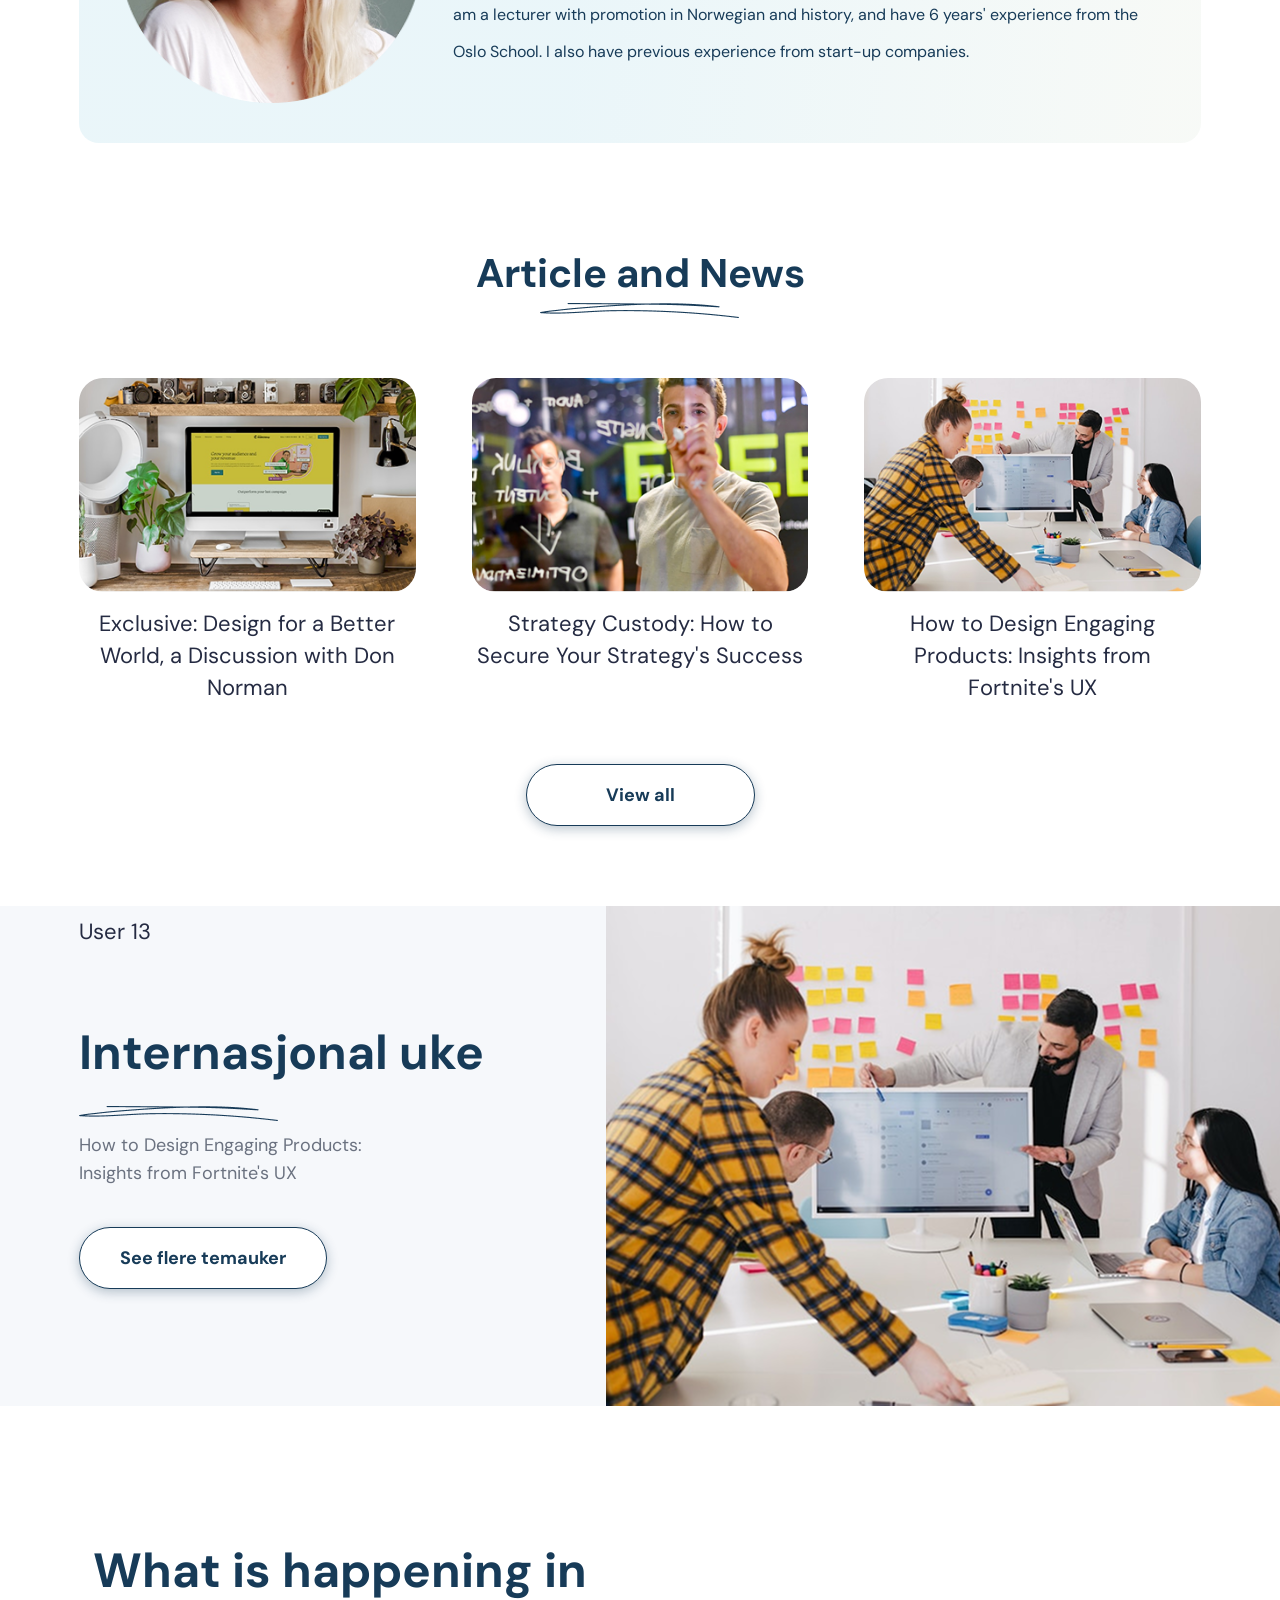
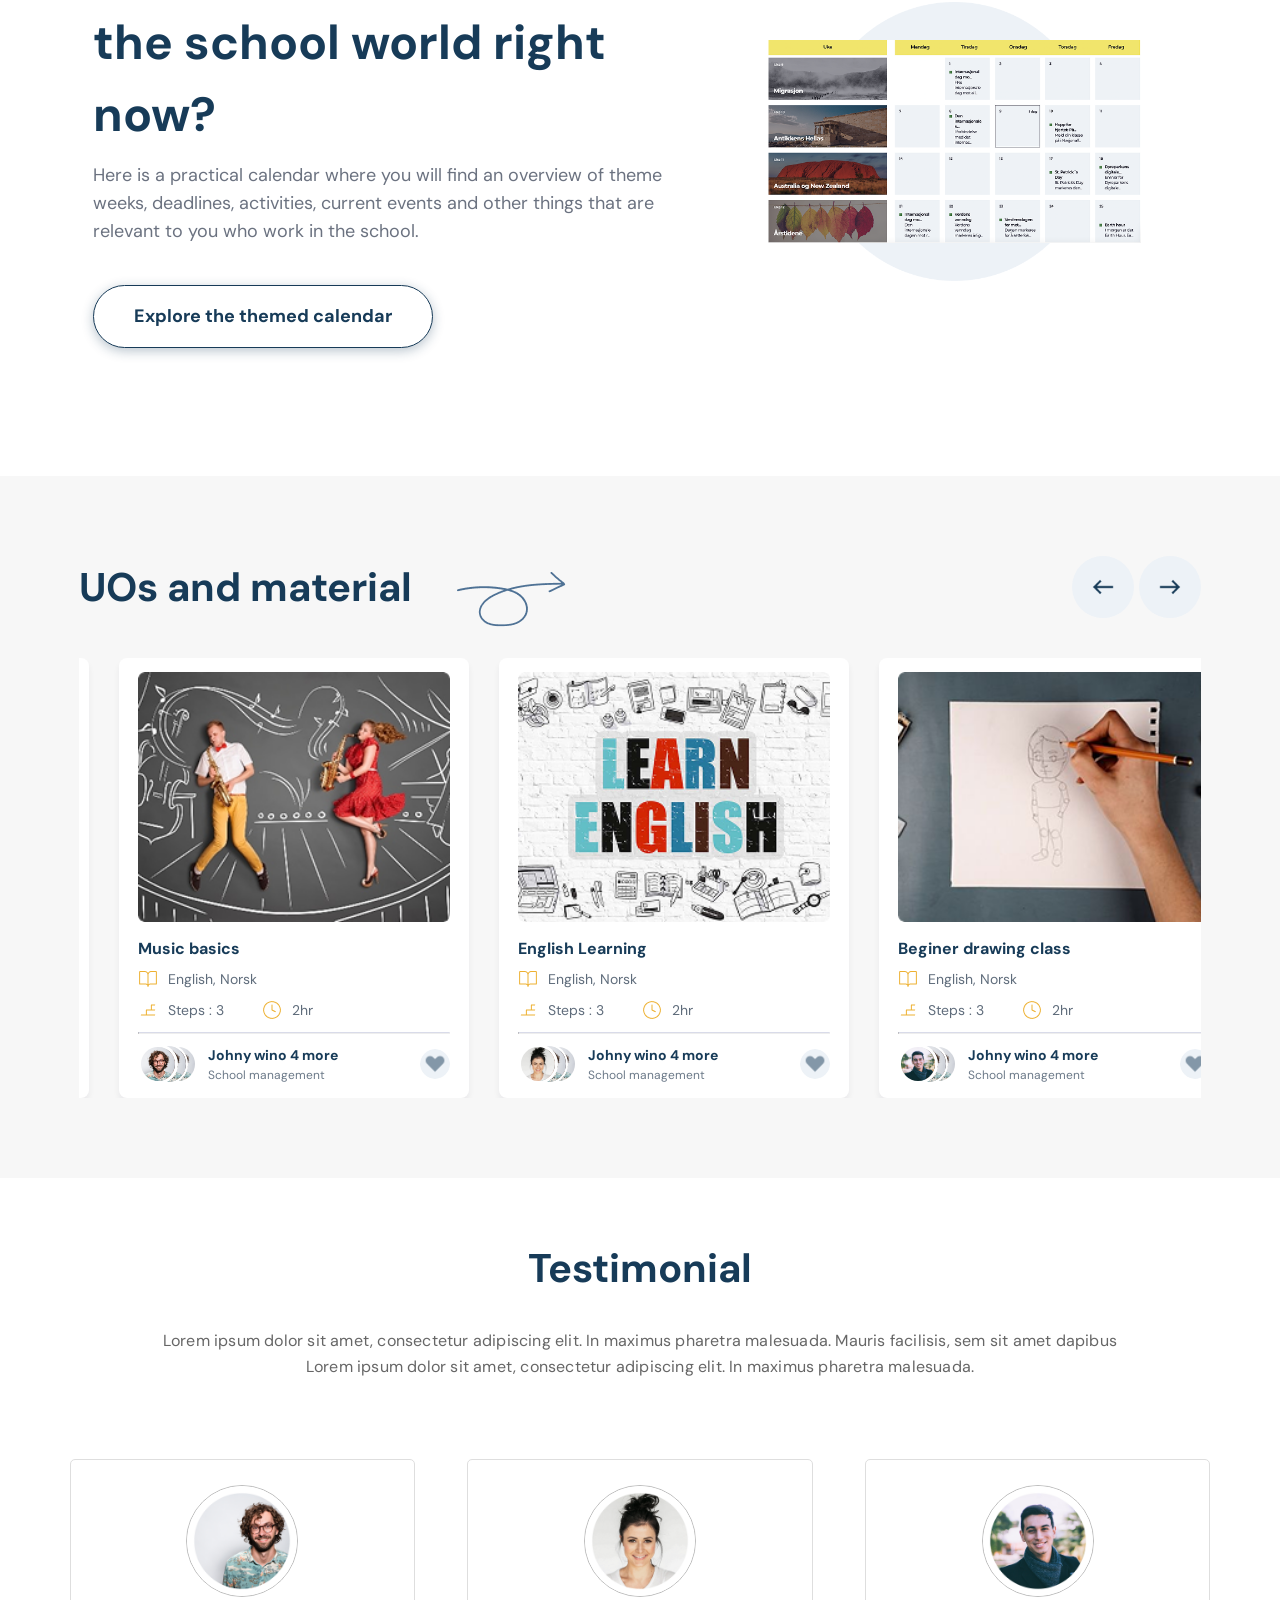
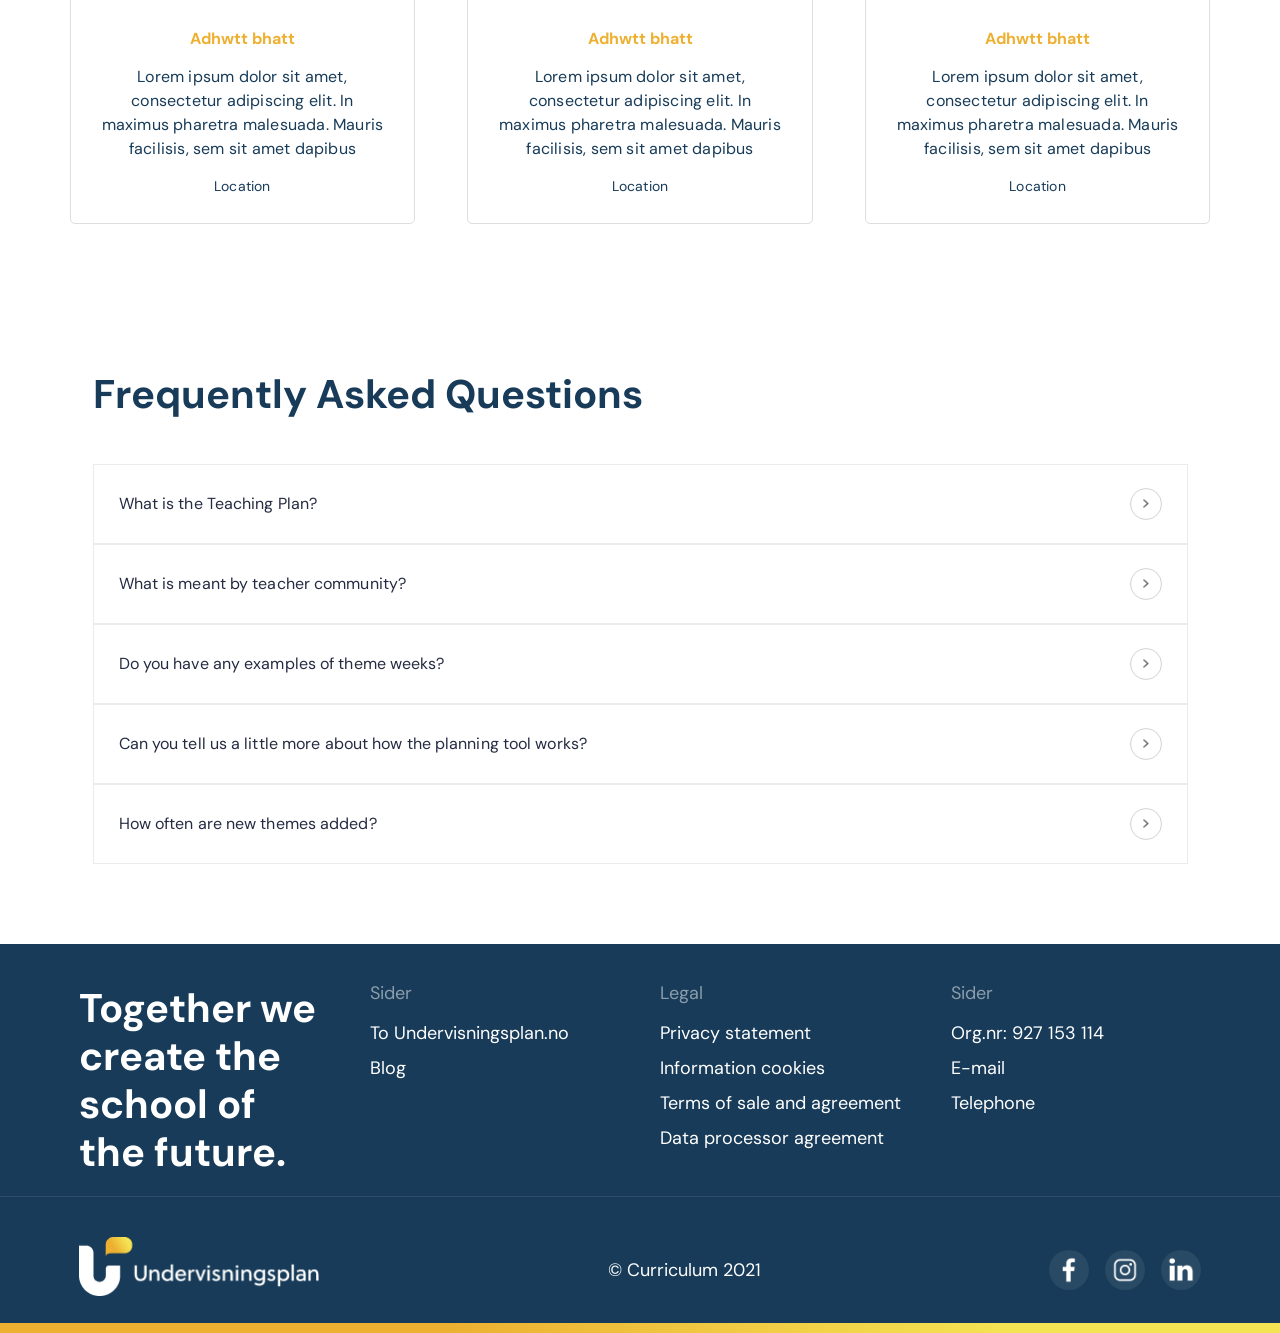
==== commit a80d22ab: "Refactor hero section layout and improve image alt attributes for better accessibility" ====
--- a/index.html
+++ b/index.html
@@ -23,14 +23,18 @@
     </header>
 
     <main class="content">
+      <!-- ================= HERO SECTION ================= -->
       <section class="hero">
         <div class="hero-container container">
+          <!-- Left Side -->
           <div class="hero-left">
             <div class="hero-title">
-              <h2 class="title">Everything you need for teaching </h2>
+              <h2 class="title">Everything you need for teaching</h2>
               <img src="./assets/images/hero/Vector.png" class="hero-line-vector" alt="">
             </div>
+
             <p class="hero-para">The future's most important tool for the teacher</p>
+
             <div class="hero-get-started">
               <input type="email" placeholder="Enter your email" class="hero-get-started-input" />
               <button class="hero-get-started-btn">
@@ -38,18 +42,20 @@
                 <img src="./assets/images/hero/right-icon.png" alt="" width="24" height="24">
               </button>
             </div>
+
             <p class="hero-para-2">or Sign in with</p>
+
             <div class="hero-signin">
               <a href="#hero-signin-opt" class="hero-signin-opt">
-                <img src="./assets/images/hero/image 3.png" alt="" srcset="">
+                <img src="./assets/images/hero/image 3.png" alt="">
               </a>
               <a href="#hero-signin-opt" class="hero-signin-opt">
-                <img src="./assets/images/hero/image 4.png" alt="" srcset="">
+                <img src="./assets/images/hero/image 4.png" alt="">
               </a>
             </div>
-
-          </div>
-          <!-- Hero Right Side -->
+          </div>
+
+          <!-- Right Side -->
           <div class="hero-right">
             <img class="hero-image" src="./assets/images/hero/hero-right-bg.png" alt="Undervisningsplan" />
 
@@ -67,13 +73,14 @@
 
             <!-- Card 2 -->
             <div class="hero-card2">
-              <img src="./assets/images/hero/Misc_04.png" alt="smily vector" class="hero-card2-img" srcset="">
+              <img src="./assets/images/hero/Misc_04.png" alt="smily vector" class="hero-card2-img">
               <h3>3.75K</h3>
               <p>Teachers & Members</p>
             </div>
           </div>
         </div>
       </section>
+
       <section class="s2">
         <div class="container">
           <h2 class="s2-title">Glimpses from the classrooms</h2>
@@ -276,7 +283,7 @@
           <div class="uos-top">
             <div class="uos-top-title">
               <h2 class="title">UOs and material</h2>
-              <img src="./assets/images/uos/vector.png" class="uos-vector" alt="">
+              <img src="./assets/images/uos/vector.png" class="uos-vector mobile-hide" alt="">
             </div>
             <div class="uos-btn-group">
               <button class="uos-btn uos-btn-prev">
--- a/assets/css/style.css
+++ b/assets/css/style.css
@@ -166,11 +166,21 @@
   width: 100%;
 }
 
-/* ==== Hero / Content ==== */
+
+/* ==== Base Container ==== */
+.container {
+  max-width: 1400px;
+  margin: 0 auto;
+  width: 100%;
+  padding: 0 20px;
+}
+
+/* ==== Hero Section ==== */
 .hero {
   width: 100%;
   display: flex !important;
   flex-direction: row !important;
+  padding: 20px 0;
 }
 
 .hero-container {
@@ -199,14 +209,12 @@
   font-family: var(--font-family);
   font-weight: 700;
   font-size: 40px;
-  letter-spacing: 0%;
   color: #173B58;
 }
 
 .hero-title .hero-line-vector {
   position: absolute;
   top: 55px;
-  /* margin: -8px 0px; */
 }
 
 .hero-para {
@@ -214,14 +222,13 @@
   font-family: var(--font-family);
   font-weight: 500;
   font-size: 24px;
-  letter-spacing: 0%;
   line-height: 46px;
   color: #173B58;
 }
 
 .hero-get-started {
   width: 100%;
-  max-width: 680px;
+  /* max-width: 680px; */
   margin-top: 30px;
   display: block;
   position: relative;
@@ -232,14 +239,10 @@
   height: 62px;
   padding: 20px 260px 20px 30px;
   border-radius: 100px;
-  border-width: 1px;
+  border: 1px solid #ccc;
   font-family: var(--font-family);
   font-weight: 700;
-  font-style: normal;
   font-size: 18px;
-  line-height: 20px;
-  letter-spacing: 0px;
-  text-align: left;
 }
 
 .hero-get-started-input::placeholder {
@@ -258,7 +261,6 @@
   font-family: var(--font-family);
   font-weight: 700;
   font-size: 18px;
-  line-height: 20px;
   color: #000;
   border: none;
   cursor: pointer;
@@ -273,30 +275,18 @@
   background: #f5c24d;
 }
 
-.hero-get-started-btn:active {
-  background: #d99a1f;
-}
-
-.hero-get-started-btn:focus {
-  outline: 3px solid #000;
-  outline-offset: 3px;
-}
-
 .hero-para-2 {
   max-width: 886px;
-  width: 100%;
   margin-top: 10px;
   font-family: DM Sans;
   font-weight: 500;
   font-size: 20px;
   line-height: 46px;
-  letter-spacing: 0%;
+  color: #173B58;
 }
 
 .hero-signin {
   display: flex;
-  flex-direction: row;
-  align-items: center;
   gap: 10px;
   margin-top: 10px;
 }
@@ -307,12 +297,11 @@
   display: flex;
   align-items: center;
   justify-content: center;
-  padding: 16px 32px 16px 32px;
   border-radius: 56px;
   background-color: #EDF2F7;
 }
 
-/* ==== HERO RIGHT SIDE ==== */
+/* ==== Hero Right ==== */
 .hero-right {
   position: relative;
   width: 50%;
@@ -323,16 +312,16 @@
 
 .hero-image {
   width: 100%;
-  max-width: 690px;
+  max-width: 650px;
   height: auto;
-}
-
-
-/* Card 1 */
+  display: block;
+}
+
+/* ==== Card 1 ==== */
 .hero-card1 {
   position: absolute;
-  top: 550px;
-  right: 580px;
+  left: -13%;
+  bottom: 0%;
   width: 320px;
   background: #FFFFFF;
   border: 1px solid #C3C4C6;
@@ -341,7 +330,6 @@
   padding: 20px 24px;
   font-family: var(--font-family);
   font-size: 16px;
-  line-height: 1.5;
   color: #1E1E1E;
 }
 
@@ -371,20 +359,18 @@
   color: #6A6A6A;
 }
 
-/* Card 2 */
+/* ==== Card 2 ==== */
 .hero-card2 {
-  position: relative;
-  top: -115px;
-  left: -23px;
-  width: 200px;
-  padding: 40px 24px 20px 24px;
+  position: absolute;
+  top: 60%;
+  right: 8%;
+  width: 210px;
+  padding: 20px;
   background: #FFFFFF;
   border: 1px solid #C3C4C6;
   box-shadow: 0 10px 40px rgba(0, 0, 0, 0.08);
   border-radius: 16px;
   font-family: var(--font-family);
-  font-size: 16px;
-  line-height: 24px;
   text-align: center;
 }
 
@@ -393,7 +379,8 @@
   height: 50px;
   position: absolute;
   top: 0px;
-  left: 8px;
+  left: 35px;
+  transform: translateX(-50%);
 }
 
 .hero-card2 h3 {
@@ -408,6 +395,35 @@
   font-size: 14px;
   color: #1E1E1E;
 }
+
+/* ==== Responsive ==== */
+/* @media (max-width: 992px) {
+  .hero {
+    flex-direction: column;
+    text-align: center;
+    gap: 40px;
+  }
+
+  .hero-left,
+  .hero-right {
+    width: 100%;
+  }
+
+  .hero-card1,
+  .hero-card2 {
+    position: static;
+    margin: 20px auto;
+  }
+
+  .hero-get-started-input {
+    padding-right: 180px;
+  }
+
+  .hero-get-started-btn {
+    width: 160px;
+  }
+} */
+
 
 /* =======  Section 2  ======= */
 .s2 {
@@ -506,13 +522,14 @@
 .s2-gallery-item1-title-card-info2,
 .s2-gallery-item1-title-card-info3 {
   display: flex;
-  align-items: center;
+  align-items: start;
   gap: 10px;
 }
 
 .s2-gallery-item1-title-card-info23 {
-  display: flex;
-  align-items: center;
+  width: 100%;
+  display: flex;
+  align-items: start;
   gap: 38px;
 }
 
@@ -599,7 +616,7 @@
 }
 
 .s2-gallery-item2 {
-  width: 75% !important;
+  width: 75%;
   position: relative;
   flex: 1;
   min-width: 400px;
@@ -765,7 +782,7 @@
   flex-direction: row;
   align-items: center;
   justify-content: space-between;
-  gap: 6px;
+  gap: 15px;
   margin-bottom: 2px;
 }
 
@@ -1009,6 +1026,7 @@
 
 
 .about3-right {
+  min-height: 350px;
   position: relative;
   display: flex;
   align-items: center;
@@ -1021,12 +1039,12 @@
 }
 
 .about3-right img:nth-child(1) {
-  width: 90%;
+  width: 80%;
   z-index: 2;
 }
 
 .about3-right img:nth-child(2) {
-  width: 70%;
+  width: 60%;
   z-index: 1;
 }
 
@@ -1530,7 +1548,7 @@
   }
 
   .s2-gallery-item2 {
-    width: 75% !important;
+    width: 75%;
   }
 
   .about>.container {
@@ -1578,7 +1596,7 @@
 /* ==== Medium-Large Devices (max-width: 1200px) ==== */
 @media only screen and (max-width: 1200px) {
   .container {
-    max-width: 1100px;
+    max-width: 95%;
   }
 
   .hero-container {
@@ -1603,7 +1621,7 @@
 
   .hero-title {
     position: relative;
-    width: 396px;
+    width: 320px;
     line-height: 1.5;
   }
 
@@ -1615,7 +1633,7 @@
 
   .hero-title>.hero-line-vector {
     position: absolute;
-    top: 52px;
+    top: 40px;
   }
 
   .hero-para {
@@ -1642,19 +1660,19 @@
     right: 30px;
   } */
 
-  /* .hero-card1 {
+  .hero-card1 {
     width: 320px;
-    left: -30px;
-    position: relative;
-    top: 10px;
+    padding: 15px;
+    left: -20%;
+    bottom: -3%;
   }
 
   .hero-card2 {
     width: 180px;
-    position: relative;
-    top: -115px;
-    right: -130px;
-  } */
+    padding: 15px;
+    top: 60%;
+    right: 6%;
+  }
 
   .s2-gallery {
     flex-direction: row;
@@ -1662,11 +1680,11 @@
   }
 
   .s2-gallery-item1 {
-    width: 30%;
+    width: 35%;
   }
 
   .s2-gallery-item2 {
-    width: 65% !important;
+    width: 65%;
   }
 
   .about>.container {
@@ -1768,10 +1786,10 @@
 
 /* ==== Medium Devices (max-width: 991px) ==== */
 @media only screen and (max-width: 991px) {
-
-  #header {
-    padding: 24px 32px;
-  }
+  .container {
+    max-width: 95%;
+  }
+
 
   .hero-container {
     flex-direction: column;
@@ -1802,7 +1820,7 @@
   .title {
     width: 100%;
     font-size: 32px;
-    text-align: left;
+    text-align: center;
   }
 
   .hero-title>.hero-line-vector {
@@ -1816,7 +1834,12 @@
     text-align: left;
   }
 
+  .hero-get-started {
+    width: 100% !important;
+  }
+
   .hero-get-started-input {
+    width: 100%;
     padding: 16px 180px 16px 24px;
     height: 56px;
   }
@@ -1838,168 +1861,156 @@
     width: 140px;
   }
 
-  /* .hero-cards {
-    position: absolute;
-    flex-direction: row;
-  } */
-
-  /* .hero-card1 {
-    width: 280px;
-    position: relative;
-    top: 70px;
-    left: -261px;
+  .hero-card1 {
+    width: 320px;
+    padding: 15px;
+    left: 3%;
+    bottom: 3%;
   }
 
   .hero-card2 {
     width: 200px;
-    position: relative;
-    top: -110px;
-    left: -150px;
-    /* right: -10px !; */
-}
-
-*/ .s2-gallery {
-  flex-direction: row;
-  flex-wrap: wrap;
-}
-
-.s2-gallery .s2-gallery-item1 {
-  width: 100% !important;
-  flex-direction: row;
-}
-
-.s2-gallery .s2-gallery-item1-img {
-  width: 50% !important;
-  height: auto !important;
-}
-
-.s2-gallery .s2-gallery-item1-info {
-  padding: 16px;
-  width: 50% !important;
-  display: flex;
-  flex-direction: column;
-
-}
-
-.s2-gallery .s2-gallery-item1-title-card-info23 {
-  flex-direction: column;
-  gap: 20px;
-}
-
-.s2-gallery .s2-gallery-item1-title-card-info1,
-.s2-gallery .s2-gallery-item1-title-card-info2,
-.s2-gallery .s2-gallery-item1-title-card-info3 {
-  width: 100% !important;
-  display: flex;
-  flex-direction: row;
-  align-items: center;
-  justify-content: flex-start !important;
-}
-
-.s2-gallery-item2 {
-  width: 100% !important;
-}
-
-.about-box {
-  flex-direction: row;
-  padding: 24px;
-}
-
-.about-box-avtar {
-  width: 30%;
-  align-items: flex-end;
-}
-
-
-.article-boxs {
-  flex-direction: row;
-  flex-wrap: wrap;
-}
-
-.article-box {
-  width: 48%;
-}
-
-.about2>.container,
-.about3>.container {
-  flex-direction: row;
-}
-
-.about2-left,
-.about3-left {
-  width: 45%;
-  text-align: left;
-}
-
-.about2-right,
-.about3-right {
-  width: 55%;
-  min-height: 350px;
-}
-
-.about2-right img {
-  position: static;
-  object-fit: cover;
-  top: 0;
-  right: 0;
-  width: auto;
-  height: 100%;
-}
-
-
-.about2-left .title,
-.about3-left .title {
-  font-size: 36px;
-}
-
-.about2-para,
-.about3-para {
-  font-size: 16px;
-  line-height: 26px;
-}
-
-.uos {
-  padding: 60px 0;
-}
-
-.uos-top {
-  flex-direction: row;
-  justify-content: space-between;
-  align-items: center;
-}
-
-.uos-top-title {
-  flex-direction: row;
-  gap: 24px;
-  text-align: left;
-}
-
-.uos-btn {
-  width: 56px;
-  height: 56px;
-  padding: 16px;
-}
-
-.uos-boxs {
-  flex-direction: row;
-  gap: 20px;
-}
-
-.uos-boxs .s2-gallery-item1 {
-  width: 48%;
-  min-width: auto;
-}
+    padding: 15px;
+    top: 60%;
+    right: 20%;
+  }
+
+  .s2-gallery {
+    flex-direction: row;
+    /* flex-wrap: wrap; */
+  }
+
+  .s2-gallery .s2-gallery-item1 {
+    width: 35%;
+    flex-direction: column;
+  }
+
+  .s2-gallery .s2-gallery-item2 {
+    width: 40%;
+  }
+
+  .s2-gallery .s2-gallery-item1-img {
+    width: 100%;
+    height: auto;
+  }
+
+  .s2-gallery .s2-gallery-item1-info {
+    /* padding: 16px; */
+    /* width: 100% !important; */
+    display: flex;
+    flex-direction: column;
+    font-size: 12px;
+
+  }
+
+  .s2-gallery .s2-gallery-item1-title-card-info23 {
+    flex-direction: row;
+    gap: 10px;
+  }
+
+  .s2-gallery .s2-gallery-item1-title-card-info1,
+  .s2-gallery .s2-gallery-item1-title-card-info2,
+  .s2-gallery .s2-gallery-item1-title-card-info3 {
+    width: 100%;
+    display: flex;
+    flex-direction: row;
+    align-items: center;
+    justify-content: flex-start;
+  }
+
+  .about-box {
+    flex-direction: row;
+    padding: 24px;
+  }
+
+  .about-box-avtar {
+    width: 30%;
+    align-items: flex-end;
+  }
+
+
+  .article-boxs {
+    flex-direction: row;
+    flex-wrap: wrap;
+  }
+
+  .article-box {
+    width: 48%;
+  }
+
+  .about2>.container,
+  .about3>.container {
+    flex-direction: row;
+  }
+
+  .about2-left,
+  .about3-left {
+    width: 50%;
+    text-align: left;
+  }
+
+  .about2-right,
+  .about3-right {
+    width: 50%;
+    min-height: 350px;
+  }
+
+  .about2-right img {
+    position: static;
+    object-fit: cover;
+    top: 0;
+    right: 0;
+    width: auto;
+    height: 100%;
+  }
+
+
+  .about2-left .title,
+  .about3-left .title {
+    font-size: 36px;
+  }
+
+  .about2-para,
+  .about3-para {
+    font-size: 16px;
+    line-height: 26px;
+  }
+
+  .uos {
+    padding: 60px 0;
+  }
+
+  .uos-top {
+    flex-direction: row;
+    justify-content: space-between;
+    align-items: center;
+  }
+
+  .uos-top-title {
+    flex-direction: row;
+    gap: 24px;
+    text-align: left;
+  }
+
+  .uos-btn {
+    width: 56px;
+    height: 56px;
+    padding: 16px;
+  }
+
+  .uos-boxs {
+    flex-direction: row;
+    gap: 20px;
+  }
+
+  .uos-boxs .s2-gallery-item1 {
+    width: 48%;
+    min-width: auto;
+  }
 }
 
 /* ==== Small-Medium Devices (max-width: 767px) ==== */
 @media only screen and (max-width: 767px) {
-  #header {
-    padding: 20px 24px;
-  }
-
-  #header-logo {
-    width: 180px;
-  }
 
   .hero-container {
     flex-direction: column;
@@ -2024,13 +2035,28 @@
     width: 100%;
   }
 
-  .hero-card1,
+  /* .hero-card1,
   .hero-card2 {
     position: static;
     width: 100%;
     left: auto;
     top: auto;
-  }
+  } */
+
+  .hero-card1 {
+    width: 270px;
+    padding: 10px;
+    left: 0%;
+    bottom: 3%;
+  }
+
+  .hero-card2 {
+    width: 200px;
+    padding: 15px;
+    top: 60%;
+    right: 5%;
+  }
+
 
   .title {
     font-size: 28px;
@@ -2058,8 +2084,38 @@
     flex-direction: column;
   }
 
+  .s2-gallery-item1-title-card-title {
+    margin: 0 0 15px 0;
+  }
+
   .s2-gallery-item1 {
-    width: 100%;
+    width: 100% !important;
+    flex-direction: row !important;
+  }
+
+  .s2-gallery-item1-info {
+    width: 50% !important;
+    height: 50% !important;
+    padding: 0 0 0 14px;
+  }
+
+  .s2-gallery-item1-title-card-info23 {
+    flex-direction: column !important;
+    gap: 10px;
+  }
+
+  .s2-gallery-item1-img {
+    width: 60% !important;
+    height: auto;
+  }
+
+  .s2-gallery-item1-title-cards-info {
+    min-height: 200px;
+    justify-content: flex-start;
+  }
+
+  .s2-gallery-item2 {
+    width: 100% !important;
   }
 
   .about>.container {
@@ -2101,10 +2157,13 @@
 
   .about2>.container,
   .about3>.container {
-    flex-direction: column-reverse;
+    flex-direction: row;
     gap: 24px;
   }
-
+  .about2-btn{
+    padding: 10px;
+    height: fit-content;
+  }
   .about2-user,
   .about2-vector {
     position: static;
@@ -2194,12 +2253,12 @@
     max-width: 100%;
   }
 
-  #header {
+  /* #header {
     padding: 16px;
-  }
+  } */
 
   #header-logo {
-    width: 140px;
+    width: 160px;
     height: auto;
   }
 
@@ -2279,7 +2338,7 @@
     height: auto;
     font-size: 14px;
     line-height: 24px;
-    text-align: center;
+    text-align: left;
   }
 
   .hero-signin {
@@ -2289,7 +2348,7 @@
   }
 
   .hero-signin-opt {
-    width: 50%;
+    /* width: 50%; */
     height: 48px;
   }
 
@@ -2299,7 +2358,7 @@
     margin-bottom: 24px;
   }
 
-  /* .hero-cards {
+  .hero-cards {
     position: static;
     flex-direction: column;
     gap: 16px;
@@ -2311,6 +2370,7 @@
     width: 100%;
     left: auto;
     top: auto;
+    margin-bottom: 15px;
   }
 
   .hero-card2 {
@@ -2324,8 +2384,8 @@
     width: 40px;
     height: 40px;
     top: 0px;
-    left: 8px;
-  } */
+    left: 30px;
+  }
 
   .s2 {
     padding: 32px 0;
@@ -2347,7 +2407,7 @@
 
   .s2-gallery-item1 {
     width: 100% !important;
-    flex-direction: column;
+    flex-direction: row;
   }
 
   .s2-gallery-item1-img {
@@ -2468,7 +2528,7 @@
   }
 
   .about3-right {
-    min-height: 300px;
+    min-height: 350px;
   }
 
   .about2-left .title,
@@ -2540,7 +2600,50 @@
   }
 }
 
-@media only screen and (max-width: 400px) {}
+@media only screen and (max-width: 480px) {
+  #header-logo {
+    width: 140px;
+    height: auto;
+  }
+
+  .s2-gallery-item1-title-card-title {
+    margin: 0 0 15px 0;
+  }
+
+  .s2-gallery-item1 {
+    width: 100% !important;
+    flex-direction: column !important;
+  }
+
+  .s2-gallery-item1-info {
+    width: 100% !important;
+    height: 100% !important;
+    padding: 14px 0 0 0;
+  }
+
+  .s2-gallery-item1-title-card-info23 {
+    flex-direction: row !important;
+    gap: 10px;
+  }
+
+  .s2-gallery-item1-img {
+    width: 100% !important;
+    height: auto;
+  }
+
+  .s2-gallery-item1-title-cards-info {
+    min-height: fit-content;
+    justify-content: flex-start;
+  }
+
+  .s2-gallery-item2 {
+    width: 100% !important;
+  }
+
+  .about > .container > .about-title > .title{
+    font-size: 22px;
+  }
+}
 
 /* ==== Utility Classes ==== */
 @media only screen and (max-width: 767px) {
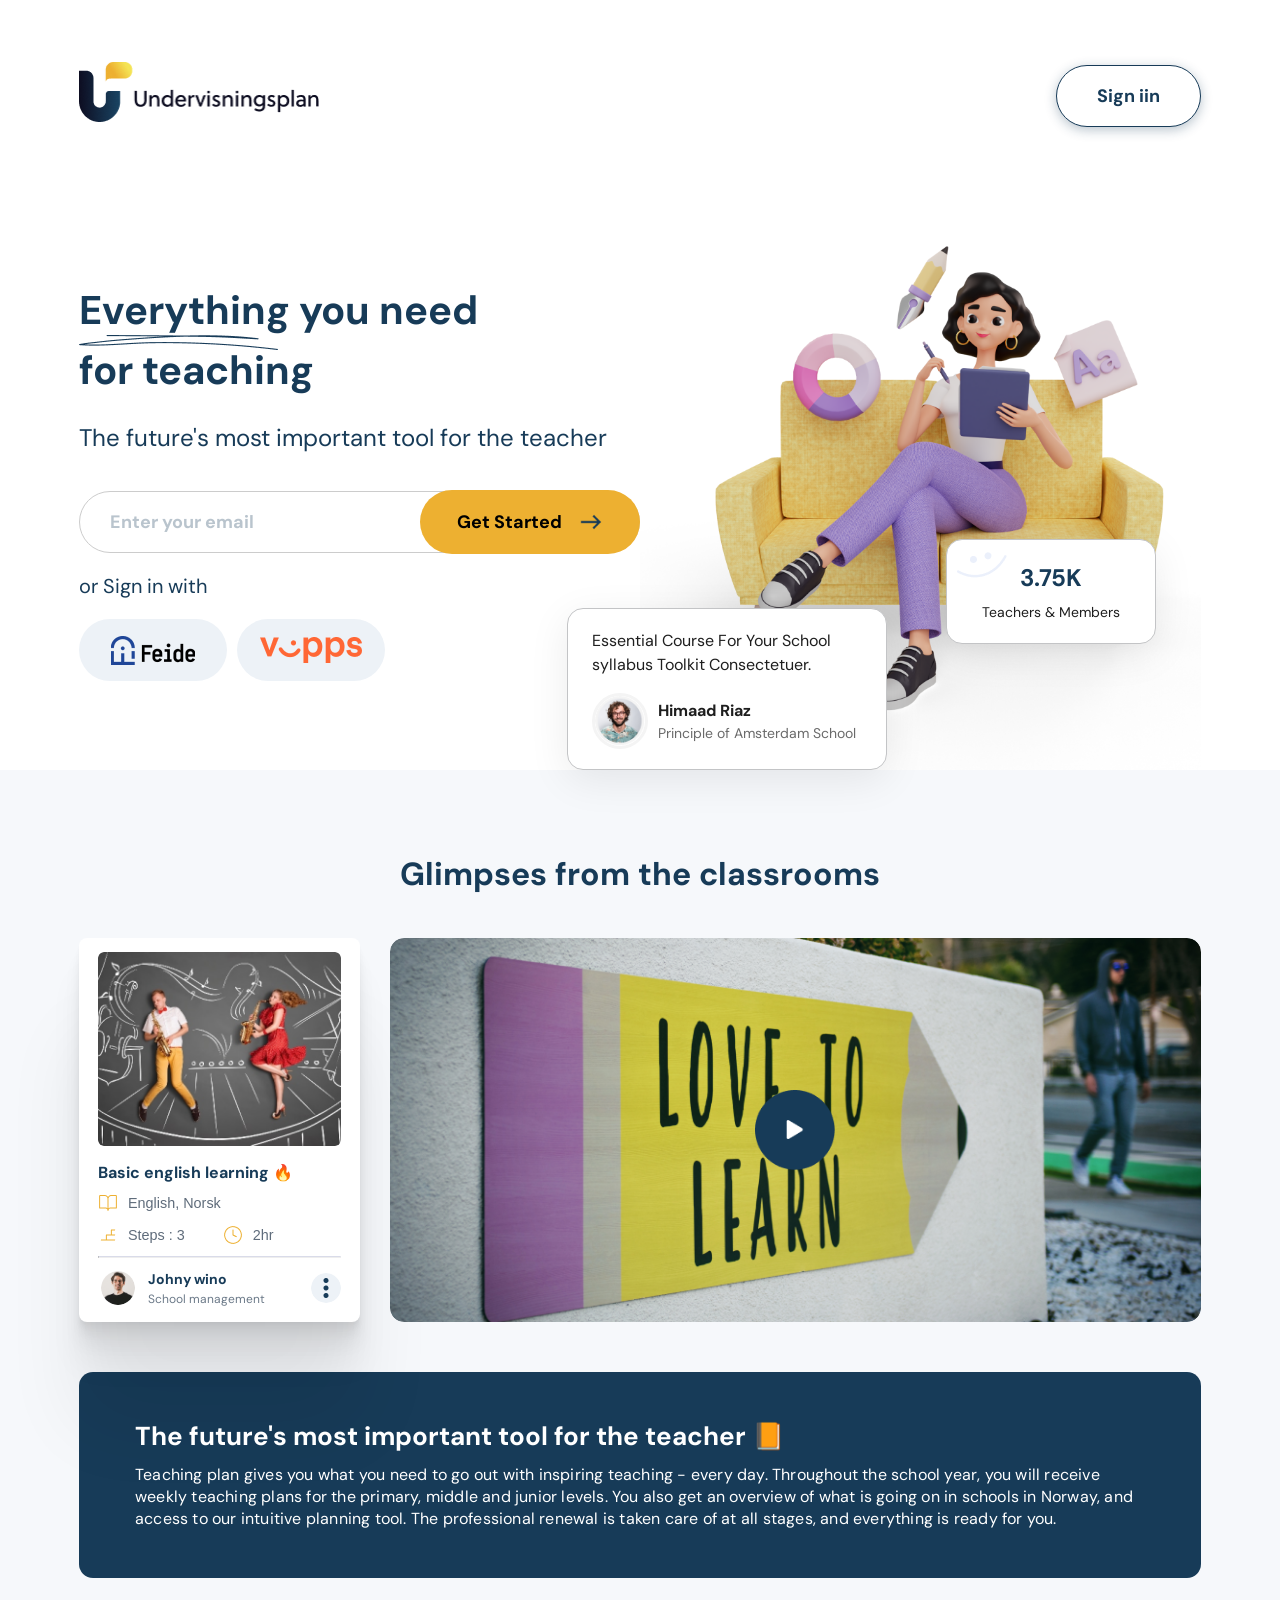
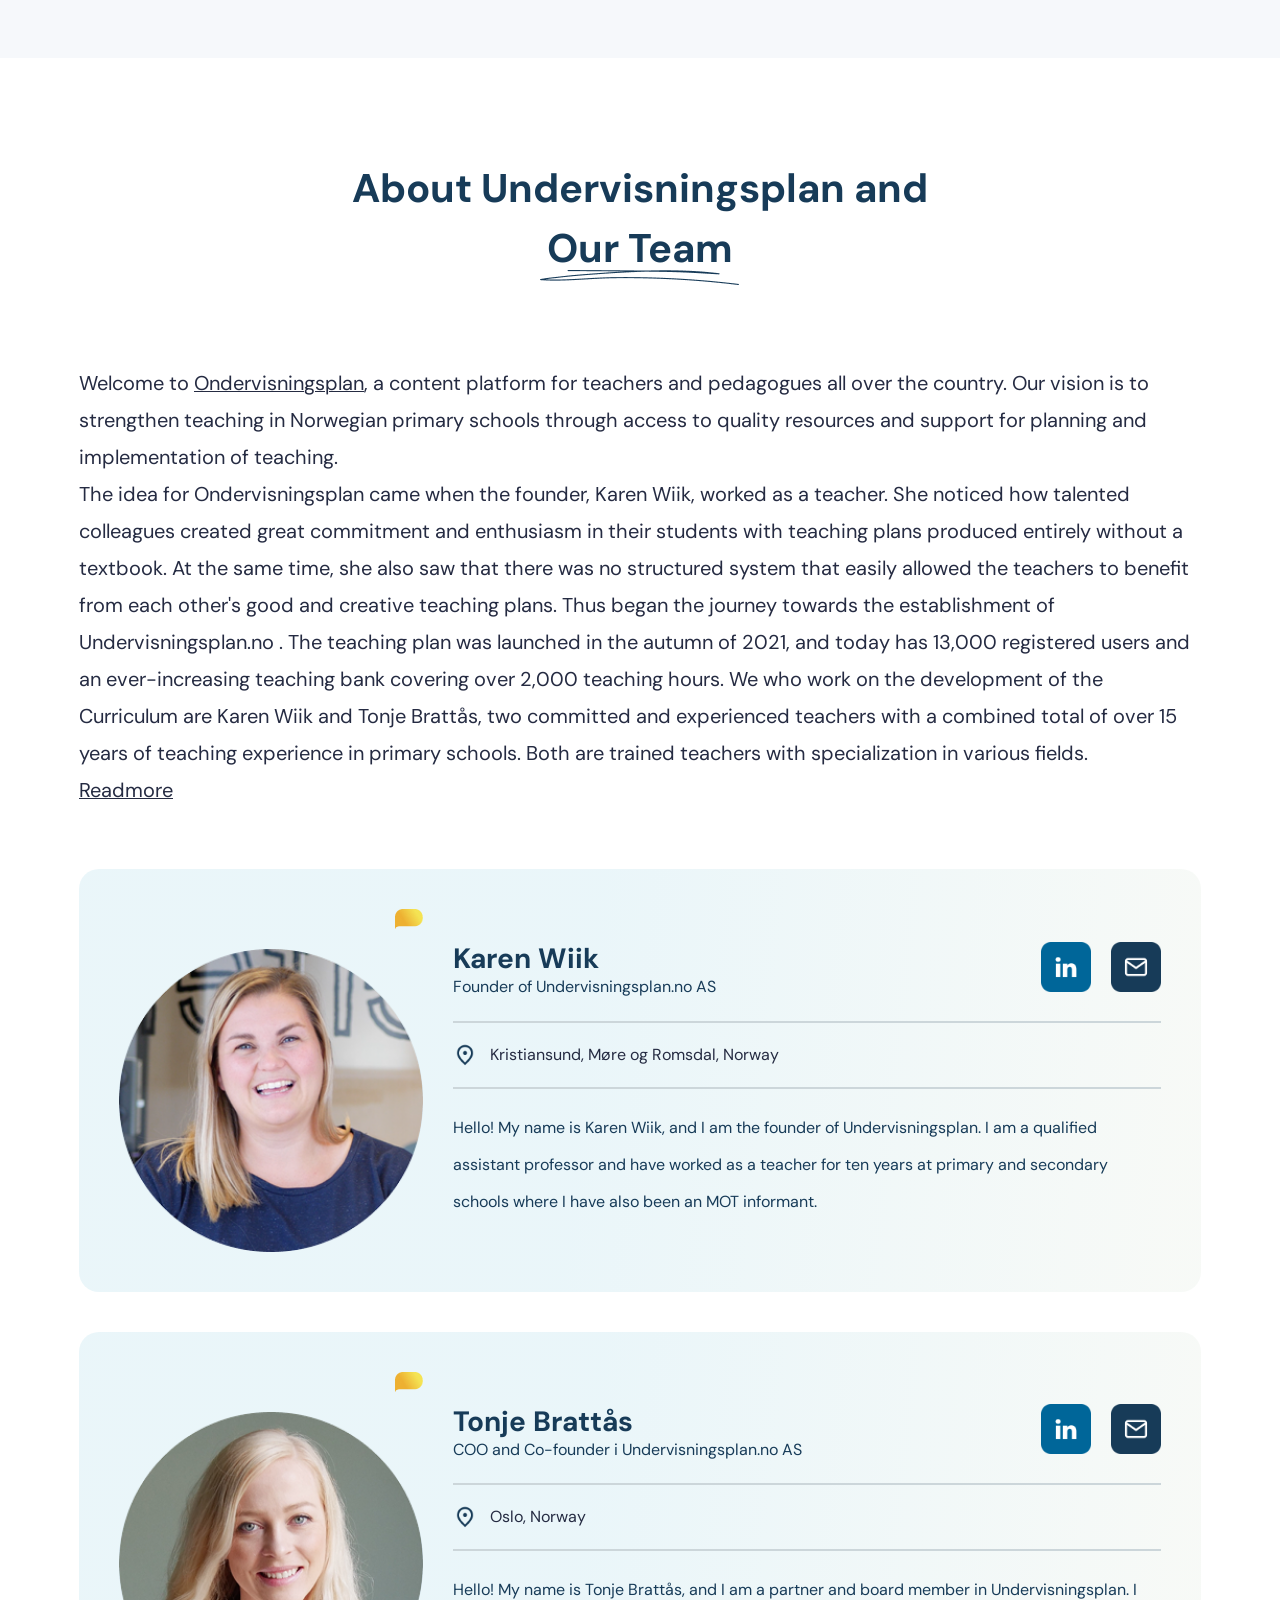
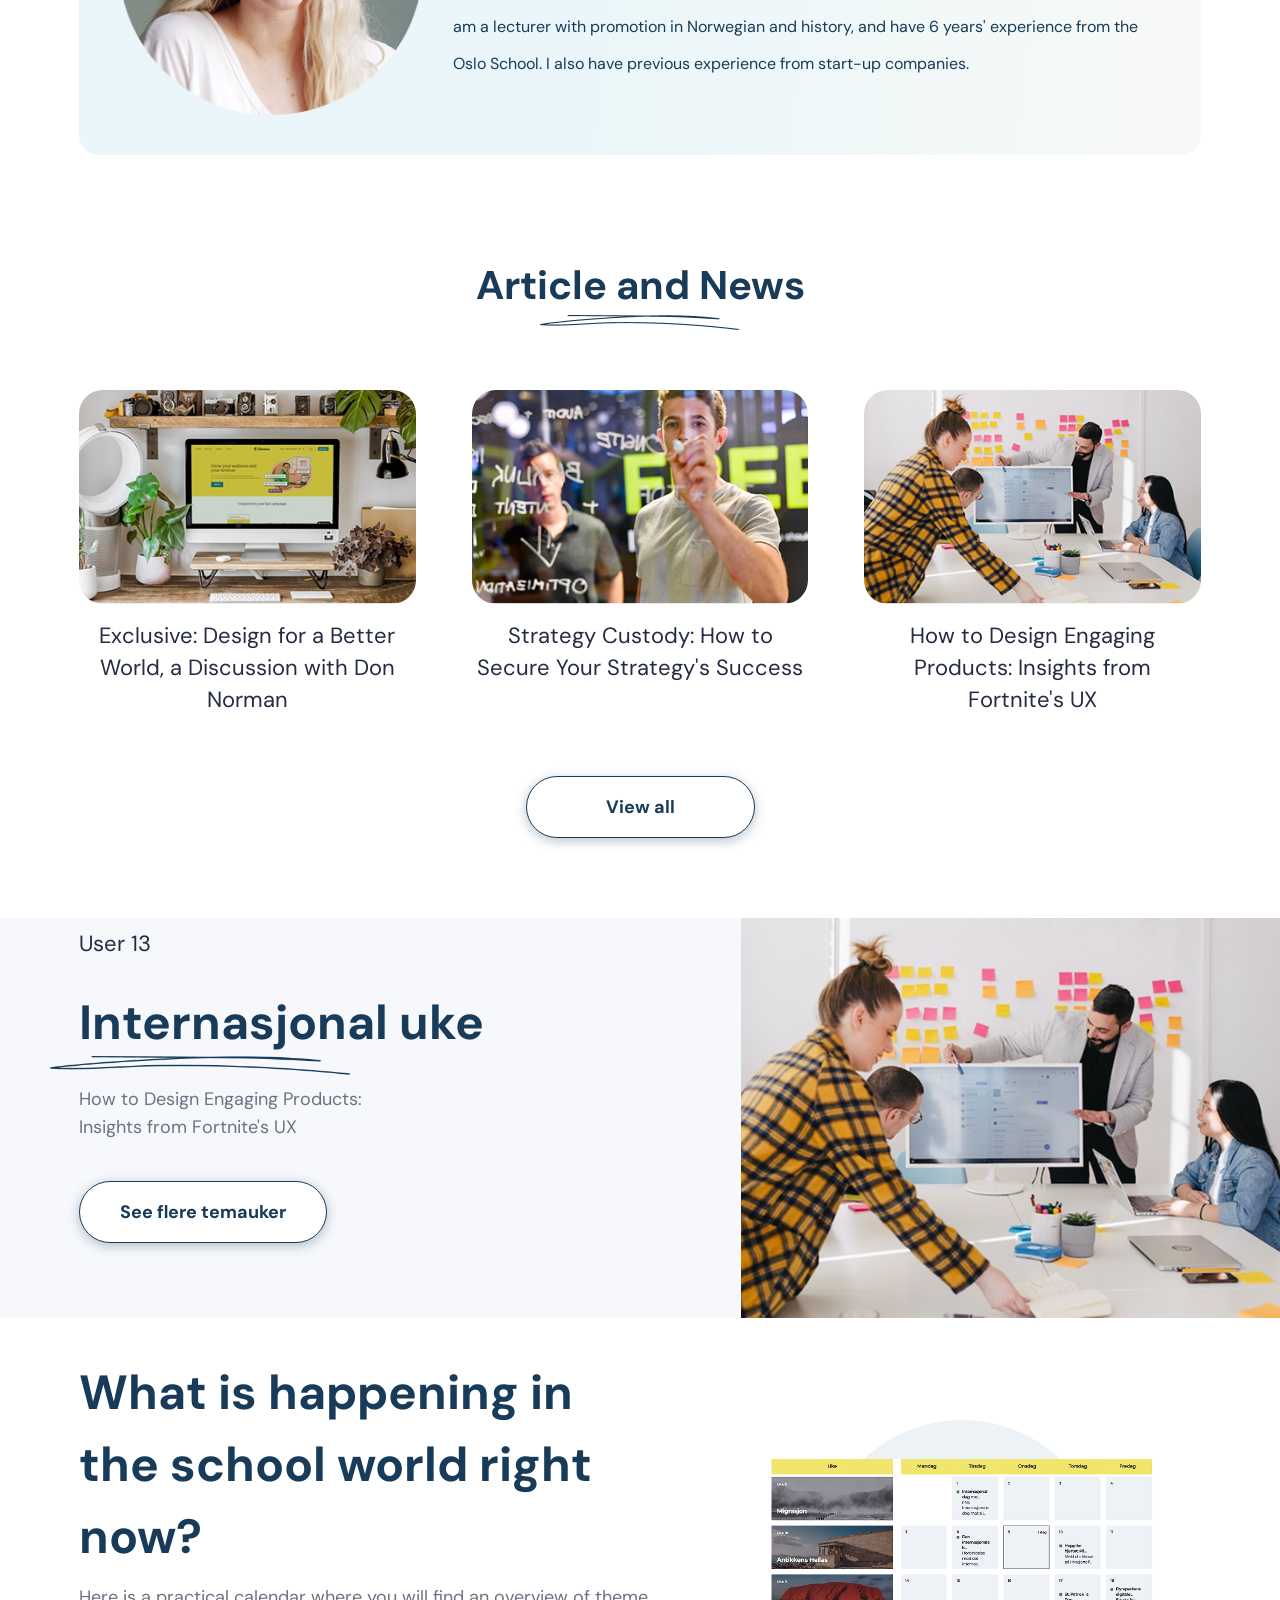
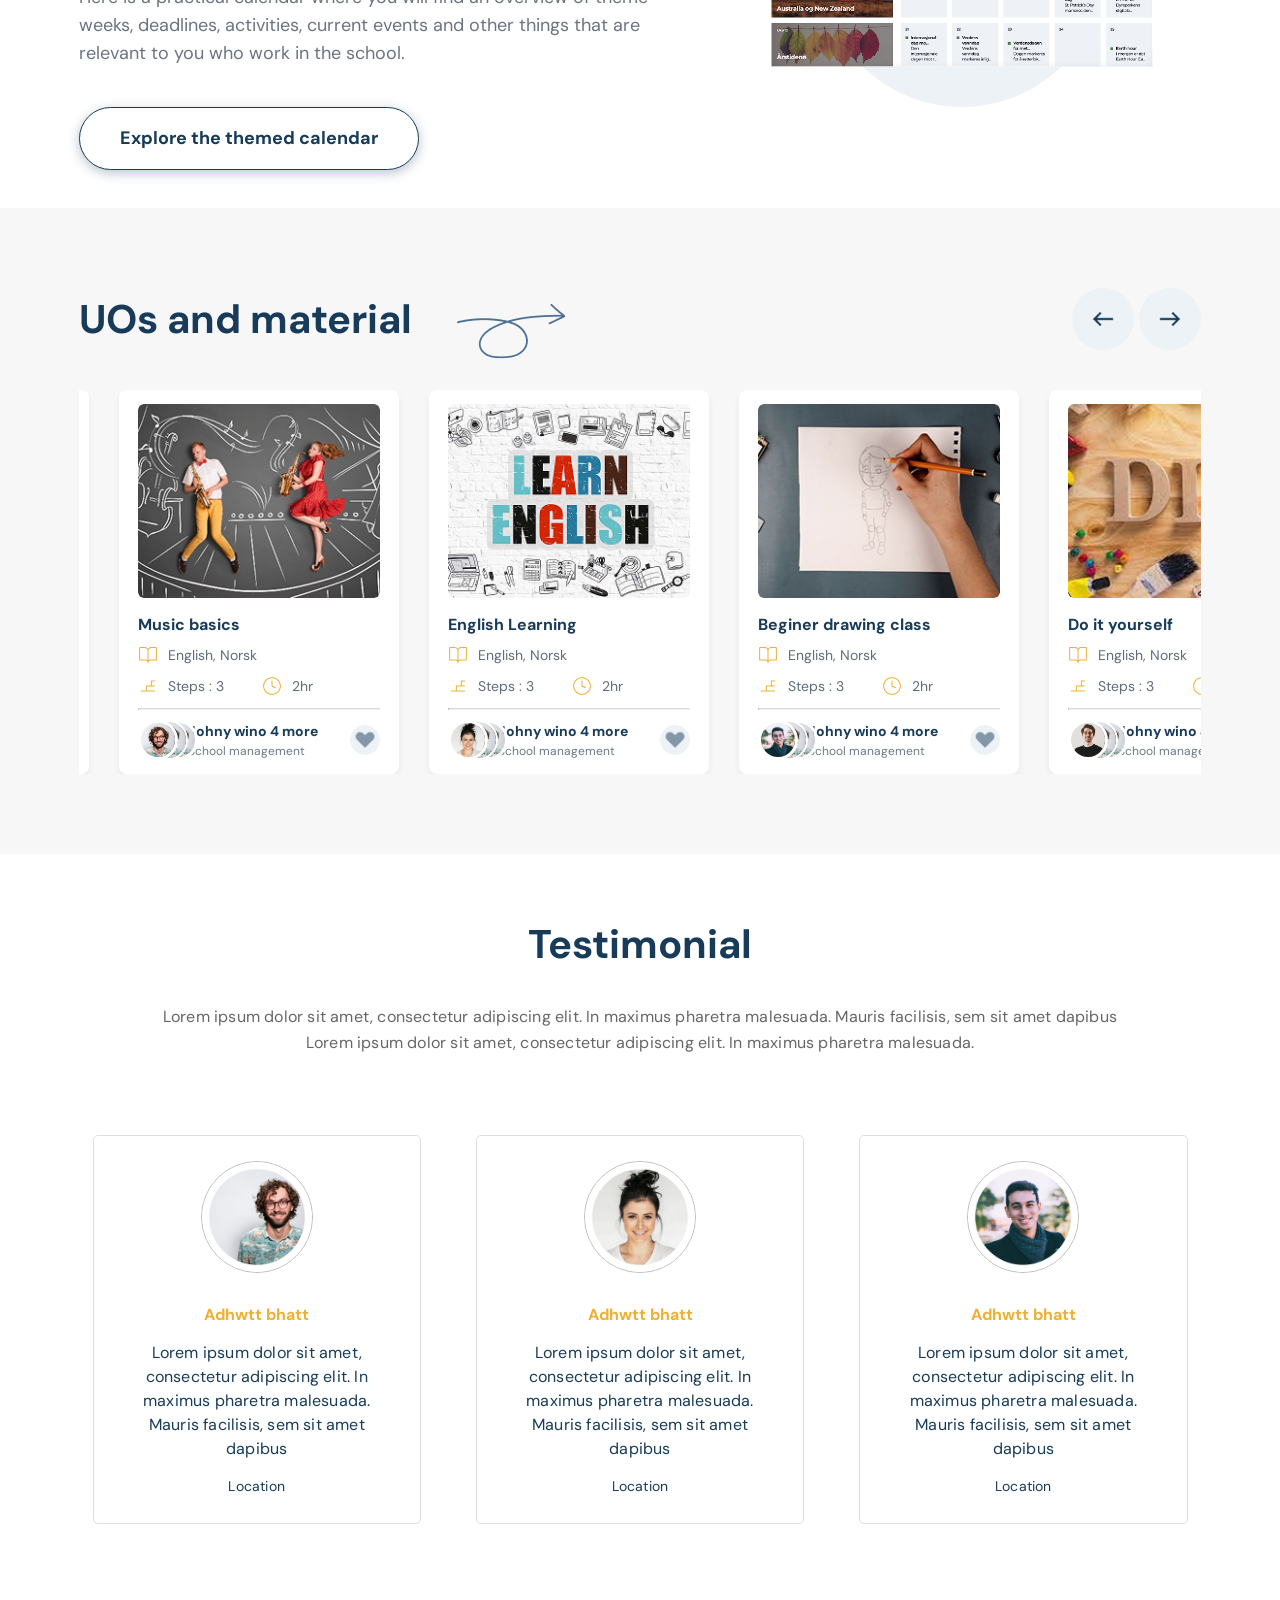
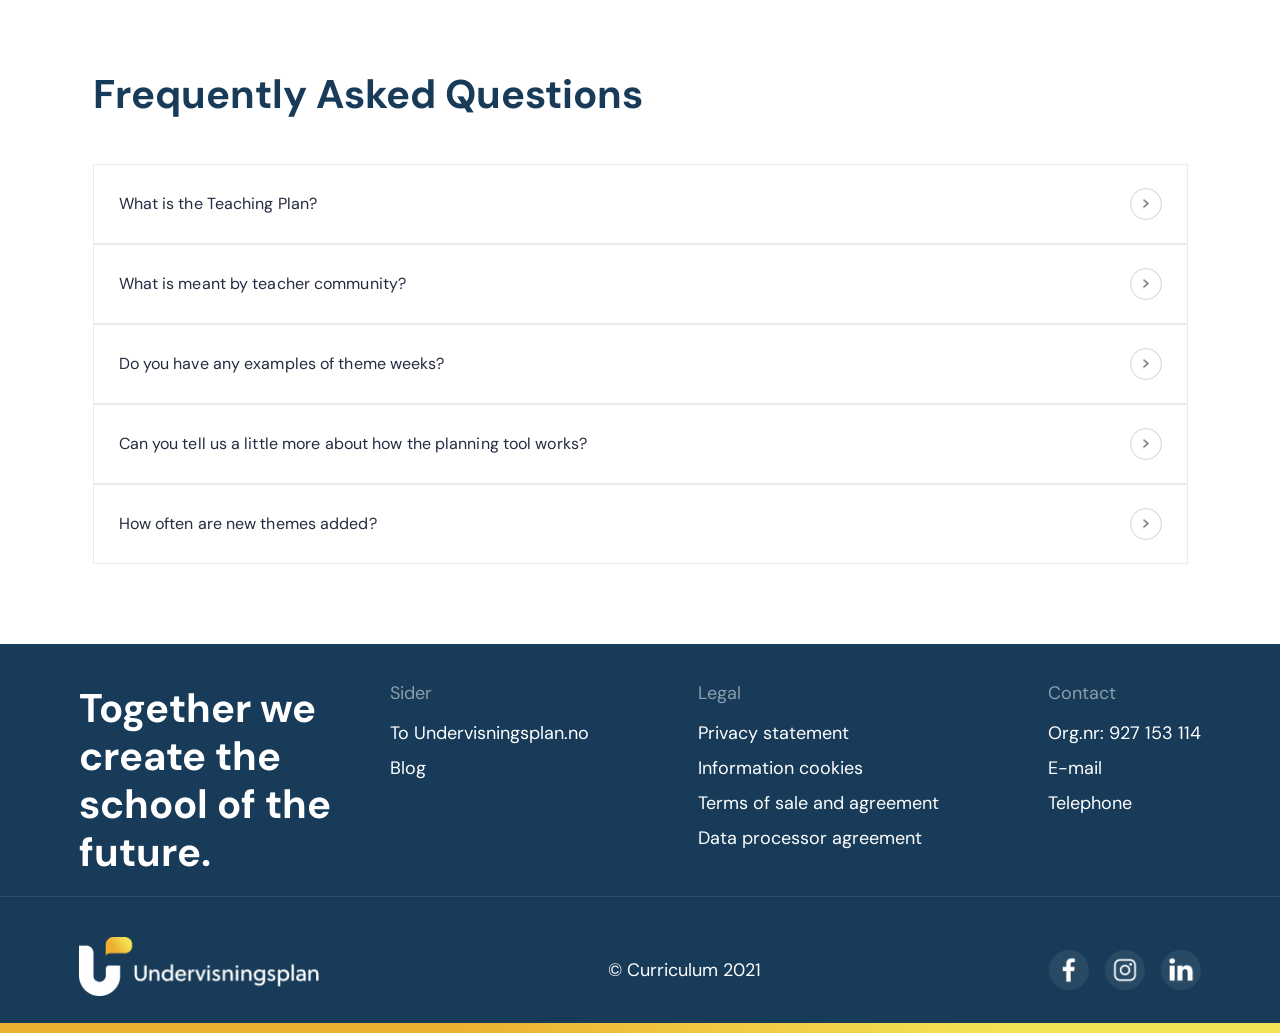
==== commit 7874a016: "Update footer structure and replace hero section image for improved layout and content accuracy" ====
--- a/index.html
+++ b/index.html
@@ -248,7 +248,7 @@
           <div class="about2-left">
             <h5 class="about2-user">User 13</h5>
             <h2 class="title">Internasjonal uke</h2>
-            <img src="./assets/images/hero/Vector.png" class="about2-vector" alt="">
+            <img src="./assets/images/about3/Vector.png" class="about2-vector" alt="">
             <p class="about2-para">
               How to Design Engaging Products: <br>Insights from Fortnite's UX
             </p>
@@ -605,52 +605,54 @@
     <footer class="footer">
       <div class="footer-s1">
         <div class="container">
-          <div class="footer-s1-d">
+          <div class="footer-s1-d1">
             <h2 class="title">
               Together we create the school of the future.
             </h2>
           </div>
-          <div class="footer-s1-d">
-            <h4 class="footer-ul-title">Sider</h4>
-            <ul>
-              <li>
-                To Undervisningsplan.no
-              </li>
-              <li>
-                Blog
-              </li>
-            </ul>
-          </div>
-          <div class="footer-s1-d">
-            <h4 class="footer-ul-title">Legal</h4>
-            <ul>
-              <li>
-                Privacy statement
-              </li>
-              <li>
-                Information cookies
-              </li>
-              <li>
-                Terms of sale and agreement
-              </li>
-              <li>
-                Data processor agreement
-              </li>
-            </ul>
-          </div>
-          <div class="footer-s1-d">
-            <h4 class="footer-ul-title">Sider</h4>
-            <ul>
-              <li>
-                Org.nr: 927 153 114
-              </li>
-              <li>
-                E-mail
-              </li>
-              <li>
-                Telephone
-              </li>
-            </ul>
+          <div class="footer-s1-d2">
+            <div class="footer-s1-d">
+              <h4 class="footer-ul-title">Sider</h4>
+              <ul>
+                <li>
+                  To Undervisningsplan.no
+                </li>
+                <li>
+                  Blog
+                </li>
+              </ul>
+            </div>
+            <div class="footer-s1-d">
+              <h4 class="footer-ul-title">Legal</h4>
+              <ul>
+                <li>
+                  Privacy statement
+                </li>
+                <li>
+                  Information cookies
+                </li>
+                <li>
+                  Terms of sale and agreement
+                </li>
+                <li>
+                  Data processor agreement
+                </li>
+              </ul>
+            </div>
+            <div class="footer-s1-d">
+              <h4 class="footer-ul-title">Contact</h4>
+              <ul>
+                <li>
+                  Org.nr: 927 153 114
+                </li>
+                <li>
+                  E-mail
+                </li>
+                <li>
+                  Telephone
+                </li>
+              </ul>
+            </div>
           </div>
         </div>
       </div>
--- a/assets/css/style.css
+++ b/assets/css/style.css
@@ -96,7 +96,12 @@
 }
 
 /* ==== Header ==== */
+#header {
+  padding: 30px 0;
+}
+
 #header .container {
+  /* padding: 30px 0; */
   width: 100% !important;
   display: flex;
   flex-direction: row;
@@ -180,7 +185,7 @@
   width: 100%;
   display: flex !important;
   flex-direction: row !important;
-  padding: 20px 0;
+  /* padding: 20px 0; */
 }
 
 .hero-container {
@@ -559,7 +564,7 @@
 
 .s2-gallery-item1-title-cards-avtar {
   z-index: 3;
-  margin-right: 20px;
+  /* margin-right: 10px; */
   width: 40px !important;
   height: 40px !important;
   border-radius: 50%;
@@ -681,7 +686,7 @@
   flex-direction: column;
   align-items: center;
   width: 100%;
-  /* padding: 100px 15px; */
+  padding: 100px 0;
 }
 
 .about-title {
@@ -691,10 +696,11 @@
   flex-direction: column;
   align-items: center;
   justify-content: center;
-}
-
-.about>.container>.about-title>.title {
   text-align: center;
+}
+
+.about>.container>.about-title>.hero-line-vector {
+  margin-top: -8px;
 }
 
 .about-para {
@@ -778,7 +784,7 @@
 .about-box-info1 {
   width: 100%;
   display: flex;
-  flex-wrap: wrap;
+  /* flex-wrap: wrap; */
   flex-direction: row;
   align-items: center;
   justify-content: space-between;
@@ -818,6 +824,7 @@
 }
 
 .about-box-role {
+  text-wrap: wrap;
   font-family: DM Sans;
   font-weight: 500;
   font-size: 16px;
@@ -892,9 +899,10 @@
 /* ======== About 2 Section ========*/
 .about2 {
   position: relative;
-  min-height: 500px;
+  min-height: 400px;
   background-color: #F6F8FB;
   display: flex;
+  overflow: hidden;
 }
 
 .about2>.container {
@@ -936,10 +944,10 @@
 }
 
 .about2-vector {
-  width: fit-content;
+  width: 300px;
   /* position: relative; */
-  top: -25px;
-  left: -18px;
+  margin-top: -4%;
+  margin-left: -6%;
 }
 
 .about2-para {
@@ -977,10 +985,6 @@
 }
 
 /* ======== About 3 Section ========*/
-.about3 {
-  padding: 90px 15px;
-}
-
 .about3>.container {
   min-height: 490px;
   display: flex;
@@ -1130,15 +1134,19 @@
 .uos-boxs .s2-gallery-item1 {
   width: 25%;
   min-width: 280px;
-  max-width: 350px;
+  max-width: 170px;
   flex-shrink: 0;
   box-shadow: 0px 5px 6px 0px #080F340F;
 }
 
 /* ========== TESTIMONIAL SECTION ========== */
+.testimonial {
+  padding: 60px 15px;
+}
+
 .testimonial .container {
   width: 100%;
-  padding: 60px 0;
+  /* padding: 60px 15px; */
   text-align: center;
   display: flex;
   flex-direction: column;
@@ -1155,10 +1163,7 @@
   width: 100%;
   max-width: 1000px;
   text-align: center;
-  text-align: center;
   color: #666;
-  font-size: 15px;
-  line-height: 1.6;
   font-family: DM Sans;
   font-weight: 400;
   font-size: 16px;
@@ -1172,8 +1177,9 @@
   margin-top: 50px;
   display: flex;
   flex-wrap: wrap;
-  justify-content: center;
-  gap: 52px;
+  align-items: start;
+  justify-content: space-between;
+  gap: 20px;
 }
 
 .testimonial-box {
@@ -1350,20 +1356,32 @@
 
 /* ==== Top Section ==== */
 .footer-s1 .container {
-  display: flex;
-  flex-wrap: wrap;
+  width: 100%;
+  display: flex;
+  /* flex-wrap: wrap; */
+  flex-direction: row;
   align-items: flex-start;
   justify-content: space-between;
   gap: 40px;
   padding: 40px 15px 20px 15px;
 }
 
-.footer-s1-d {
-  flex: 1 1 220px;
-  min-width: 220px;
-}
-
-.footer-s1-d .title {
+
+
+.footer-s1-d1 {
+  width: 25%;
+}
+
+.footer-s1-d2 {
+  width: 75%;
+  display: flex;
+  flex-direction: row;
+  flex-wrap: wrap;
+  align-items: start;
+  justify-content: space-between;
+}
+
+.footer-s1-d1 .title {
   font-family: DM Sans;
   font-weight: 700;
   font-style: Bold;
@@ -1371,6 +1389,7 @@
   line-height: 1.2;
   letter-spacing: 0%;
   color: #FFFFFF;
+  text-align: left;
 
 }
 
@@ -1585,12 +1604,14 @@
   }
 
   .uos-boxs {
+
     gap: 30px;
   }
 
-  .uos-boxs .s2-gallery-item1 {
+  .footer-s1-d .uos-boxs .s2-gallery-item1 {
     width: 23%;
   }
+
 }
 
 /* ==== Medium-Large Devices (max-width: 1200px) ==== */
@@ -1688,7 +1709,7 @@
   }
 
   .about>.container {
-    padding: 80px 48px;
+    padding: 80px auto;
   }
 
   .about-box {
@@ -1716,7 +1737,7 @@
 
   .about2>.container,
   .about3>.container {
-    overflow: hidden;
+    /* overflow: hidden; */
     flex-direction: row;
   }
 
@@ -1746,12 +1767,29 @@
     font-size: 42px;
   }
 
+  .about2-vector {
+    width: 300px;
+    /* position: relative; */
+    margin-top: -6%;
+    margin-left: -8%;
+  }
+
   .about2-para,
   .about3-para {
     font-size: 18px;
     line-height: 28px;
   }
 
+  .about3-right img:nth-child(1) {
+    width: 100%;
+    z-index: 2;
+  }
+
+  .about3-right img:nth-child(2) {
+    width: 80%;
+    z-index: 1;
+  }
+
   .uos {
     padding: 70px 0;
   }
@@ -1781,6 +1819,16 @@
 
   .uos-boxs .s2-gallery-item1 {
     width: 23%;
+  }
+
+  .footer-s1 .container {
+    flex-wrap: wrap;
+    gap: 30px;
+  }
+
+  .footer-s1-d1,
+  .footer-s1-d2 {
+    width: 100%;
   }
 }
 
@@ -1923,6 +1971,11 @@
     padding: 24px;
   }
 
+  .about-title {
+    max-width: 480px;
+    text-align: center;
+  }
+
   .about-box-avtar {
     width: 30%;
     align-items: flex-end;
@@ -1952,7 +2005,7 @@
   .about2-right,
   .about3-right {
     width: 50%;
-    min-height: 350px;
+    /* min-height: 350px; */
   }
 
   .about2-right img {
@@ -1968,6 +2021,14 @@
   .about2-left .title,
   .about3-left .title {
     font-size: 36px;
+    text-align: left;
+  }
+
+  .about2-vector {
+    width: 300px;
+    /* position: relative; */
+    margin-top: -6%;
+    margin-left: -8%;
   }
 
   .about2-para,
@@ -2005,7 +2066,15 @@
 
   .uos-boxs .s2-gallery-item1 {
     width: 48%;
-    min-width: auto;
+    min-width: 260px;
+  }
+
+  .testimonial {
+    padding: 40px 0;
+  }
+
+  .footer-s1-d-title {
+    width: 100%;
   }
 }
 
@@ -2088,38 +2157,43 @@
     margin: 0 0 15px 0;
   }
 
-  .s2-gallery-item1 {
+  .s2-gallery .s2-gallery-item1 {
     width: 100% !important;
     flex-direction: row !important;
   }
 
-  .s2-gallery-item1-info {
+  .s2-gallery .s2-gallery-item1 .s2-gallery-item1-info {
     width: 50% !important;
     height: 50% !important;
     padding: 0 0 0 14px;
   }
 
-  .s2-gallery-item1-title-card-info23 {
+  .s2-gallery .s2-gallery-item1 .s2-gallery-item1-info .s2-gallery-item1-title-card-info23 {
     flex-direction: column !important;
     gap: 10px;
   }
 
-  .s2-gallery-item1-img {
-    width: 60% !important;
+  .s2-gallery .s2-gallery-item1 .s2-gallery-item1-img {
+    width: 50% !important;
     height: auto;
   }
 
-  .s2-gallery-item1-title-cards-info {
+  .s2-gallery .s2-gallery-item1 .s2-gallery-item1-title-cards-info {
     min-height: 200px;
     justify-content: flex-start;
   }
 
-  .s2-gallery-item2 {
+  .s2-gallery .s2-gallery-item2 {
     width: 100% !important;
   }
 
   .about>.container {
     padding: 40px 24px;
+  }
+
+  .about-title {
+    max-width: 430px;
+    /* text-align: center; */
   }
 
   .about-box {
@@ -2160,46 +2234,71 @@
     flex-direction: row;
     gap: 24px;
   }
-  .about2-btn{
+
+  .about2-btn,
+  .about3-btn {
+    height: fit-content;
     padding: 10px;
-    height: fit-content;
-  }
-  .about2-user,
+  }
+
+  /* .about2-user {
+    position: static;
+    margin: auto;
+  } */
+
   .about2-vector {
     position: static;
-    margin: auto;
+    width: 200px;
+    /* position: relative; */
+    margin-top: -4%;
+    margin-left: -6%;
   }
 
   .about2-left,
   .about3-left,
   .about2-right,
   .about3-right {
-    width: 100%;
+    /* width: 100%; */
     min-height: 200px;
-    text-align: center;
+    text-align: left;
+  }
+
+  .about2-left {
+    height: fit-content;
   }
 
   .about3-right {
     min-height: 400px;
   }
+
+  .about3-right img:nth-child(1) {
+    width: 100%;
+    z-index: 2;
+  }
+
+  .about3-right img:nth-child(2) {
+    width: 80%;
+    z-index: 1;
+  }
+
 
   .about2-left .title,
   .about3-left .title {
     font-size: 32px;
-    text-align: center;
+    text-align: left;
   }
 
   .about2-para,
   .about3-para {
     font-size: 18px;
     line-height: 28px;
-    text-align: center;
+    text-align: left;
   }
 
   .about2-btn,
   .about3-btn {
     min-width: 150px;
-    margin: 0 auto;
+    /* margin: 0 auto; */
   }
 
   .uos {
@@ -2235,13 +2334,12 @@
   }
 
   .uos-boxs .s2-gallery-item1 {
-    width: calc(100vw - 48px - 16px);
-    /* 1 card on mobile */
-    min-width: auto;
+    width: 48%;
+    min-width: 280px;
   }
 
   .testimonial-box {
-    width: 100%;
+    width: 48%;
   }
 }
 
@@ -2250,12 +2348,12 @@
 @media only screen and (max-width: 600px) {
   .container {
     padding: 0 16px;
-    max-width: 100%;
-  }
-
-  /* #header {
-    padding: 16px;
-  } */
+    max-width: 95%;
+  }
+
+  #header .container {
+    padding: 15px;
+  }
 
   #header-logo {
     width: 160px;
@@ -2401,40 +2499,40 @@
     margin-bottom: 16px;
   }
 
-  .s2-gallery-item1 {
-    width: 100%;
-  }
-
-  .s2-gallery-item1 {
+
+  .s2-gallery .s2-gallery-item1 {
     width: 100% !important;
     flex-direction: row;
   }
 
-  .s2-gallery-item1-img {
+  .s2-gallery .s2-gallery-item1 .s2-gallery-item1-img {
     width: 100% !important;
-    height: auto !important;
-  }
-
-  .s2-gallery-item1-info {
-    padding: 16px;
+    max-height: 190px !important;
+  }
+
+  .s2-gallery .s2-gallery-item1 .s2-gallery-item1-info {
+    padding: 0 0 0 16px;
     width: 100% !important;
     display: flex;
     flex-direction: column;
   }
 
-  .s2-gallery-item1-title-card-info23 {
+  .s2-gallery .s2-gallery-item1 .s2-gallery-item1-info .s2-gallery-item1-title-card-info23 {
     flex-direction: row;
-    gap: 38px;
-  }
-
-  .s2-gallery-item1-title-card-info1,
-  .s2-gallery-item1-title-card-info2,
-  .s2-gallery-item1-title-card-info3 {
+    gap: 10px;
+  }
+
+  .s2-gallery .s2-gallery-item1 .s2-gallery-item1-title-cards-info {
+    min-height: fit-content;
+  }
+
+  .s2-gallery .s2-gallery-item1 .s2-gallery-item1-info .s2-gallery-item1-title-card-info1,
+  .s2-gallery .s2-gallery-item1 .s2-gallery-item1-info .s2-gallery-item1-title-card-info23 .s2-gallery-item1-title-card-info2,
+  .s2-gallery .s2-gallery-item1 .s2-gallery-item1-info .s2-gallery-item1-title-card-info23 .s2-gallery-item1-title-card-info3 {
     width: 100% !important;
     display: flex;
     flex-direction: row;
-    align-items: center;
-    justify-content: space-between;
+    align-items: start;
   }
 
   .s2-gallery-item2 {
@@ -2442,6 +2540,10 @@
     min-width: 100%;
   }
 
+  .s2-gallery-item2-playbtn {
+    padding: 16px;
+  }
+
   .s2-box {
     padding: 24px 16px;
   }
@@ -2451,7 +2553,12 @@
   }
 
   .about-title {
+    max-width: 350px;
     text-align: center;
+  }
+
+  .about>.container>.about-title>.hero-line-vector {
+    width: 150px;
   }
 
   .about-para {
@@ -2495,16 +2602,7 @@
   .about3>.container {
     flex-direction: column-reverse;
     gap: 24px;
-  }
-
-  .about2>.container {
-    padding: 90px 15px;
-  }
-
-  .about2-user,
-  .about2-vector {
-    position: static;
-    margin: auto;
+    padding: 50px 15px;
   }
 
   .about2-left,
@@ -2513,10 +2611,18 @@
   .about3-right {
     width: 100%;
     min-height: auto;
-    text-align: center;
-  }
-
-
+    text-align: left;
+  }
+
+  .about3-right img:nth-child(1) {
+    width: 80%;
+    z-index: 2;
+  }
+
+  .about3-right img:nth-child(2) {
+    width: 60%;
+    z-index: 1;
+  }
 
   .about2-right img {
     position: static;
@@ -2531,22 +2637,36 @@
     min-height: 350px;
   }
 
+  .about2-user {
+    position: static;
+    /* margin: auto; */
+  }
+
+  .about2-vector {
+    width: 180px;
+    /* position: relative; */
+    margin-top: -5%;
+    margin-left: -4%;
+  }
+
+
   .about2-left .title,
   .about3-left .title {
     font-size: 28px;
-    text-align: center;
+    text-align: left;
   }
 
   .about2-para,
   .about3-para {
     font-size: 16px;
     line-height: 24px;
-    text-align: center;
+    text-align: left;
   }
 
   .about2-btn,
   .about3-btn {
-    margin: 0 auto;
+    height: fit-content;
+    padding: 10px;
   }
 
   .uos {
@@ -2582,9 +2702,8 @@
   }
 
   .uos-boxs .s2-gallery-item1 {
-    width: calc(100vw - 32px - 16px);
-    /* 1 card on small mobile */
-    min-width: auto;
+    width: 48%;
+    min-width: 240px;
   }
 
   .testimonial .container {
@@ -2592,12 +2711,18 @@
   }
 
   .testimonial-box {
-    width: 100%;
+    width: 47%;
   }
 
   .faq .container {
     padding: 40px 0px;
   }
+
+  .footer-s1-d2 {
+    flex-direction: column;
+    gap: 20px
+  }
+
 }
 
 @media only screen and (max-width: 480px) {
@@ -2606,43 +2731,74 @@
     height: auto;
   }
 
-  .s2-gallery-item1-title-card-title {
+  .s2-gallery .s2-gallery-item1 .s2-gallery-item1-title-card-title {
     margin: 0 0 15px 0;
   }
 
-  .s2-gallery-item1 {
+  .s2-gallery .s2-gallery-item1 {
     width: 100% !important;
     flex-direction: column !important;
   }
 
-  .s2-gallery-item1-info {
+  .s2-gallery .s2-gallery-item1 .s2-gallery-item1-info {
     width: 100% !important;
     height: 100% !important;
     padding: 14px 0 0 0;
   }
 
-  .s2-gallery-item1-title-card-info23 {
+  .s2-gallery .s2-gallery-item1 .s2-gallery-item1-info .s2-gallery-item1-title-card-info23 {
     flex-direction: row !important;
     gap: 10px;
   }
 
-  .s2-gallery-item1-img {
+  .s2-gallery .s2-gallery-item1 .s2-gallery-item1-img {
     width: 100% !important;
     height: auto;
   }
 
-  .s2-gallery-item1-title-cards-info {
+  .s2-gallery .s2-gallery-item1 .s2-gallery-item1-info .s2-gallery-item1-title-cards-info {
     min-height: fit-content;
     justify-content: flex-start;
   }
 
-  .s2-gallery-item2 {
+  .s2-gallery .s2-gallery-item2 {
     width: 100% !important;
   }
 
-  .about > .container > .about-title > .title{
+  .about>.container>.about-title>.title {
     font-size: 22px;
   }
+
+  .about-box-info1 {
+    flex-wrap: wrap;
+  }
+
+  .about3-right img:nth-child(1) {
+    width: 100%;
+    z-index: 2;
+  }
+
+  .about3-right img:nth-child(2) {
+    width: 80%;
+    z-index: 1;
+  }
+
+  .uos-boxs .s2-gallery-item1 {
+    width: 48%;
+    min-width: 300px;
+  }
+
+  .testimonial-box {
+    width: 100%;
+  }
+
+  .footer-s2 .container {
+    /* flex-direction: column; */
+    gap: 16px;
+    align-items: center;
+    justify-content: center;
+  }
+
 }
 
 /* ==== Utility Classes ==== */
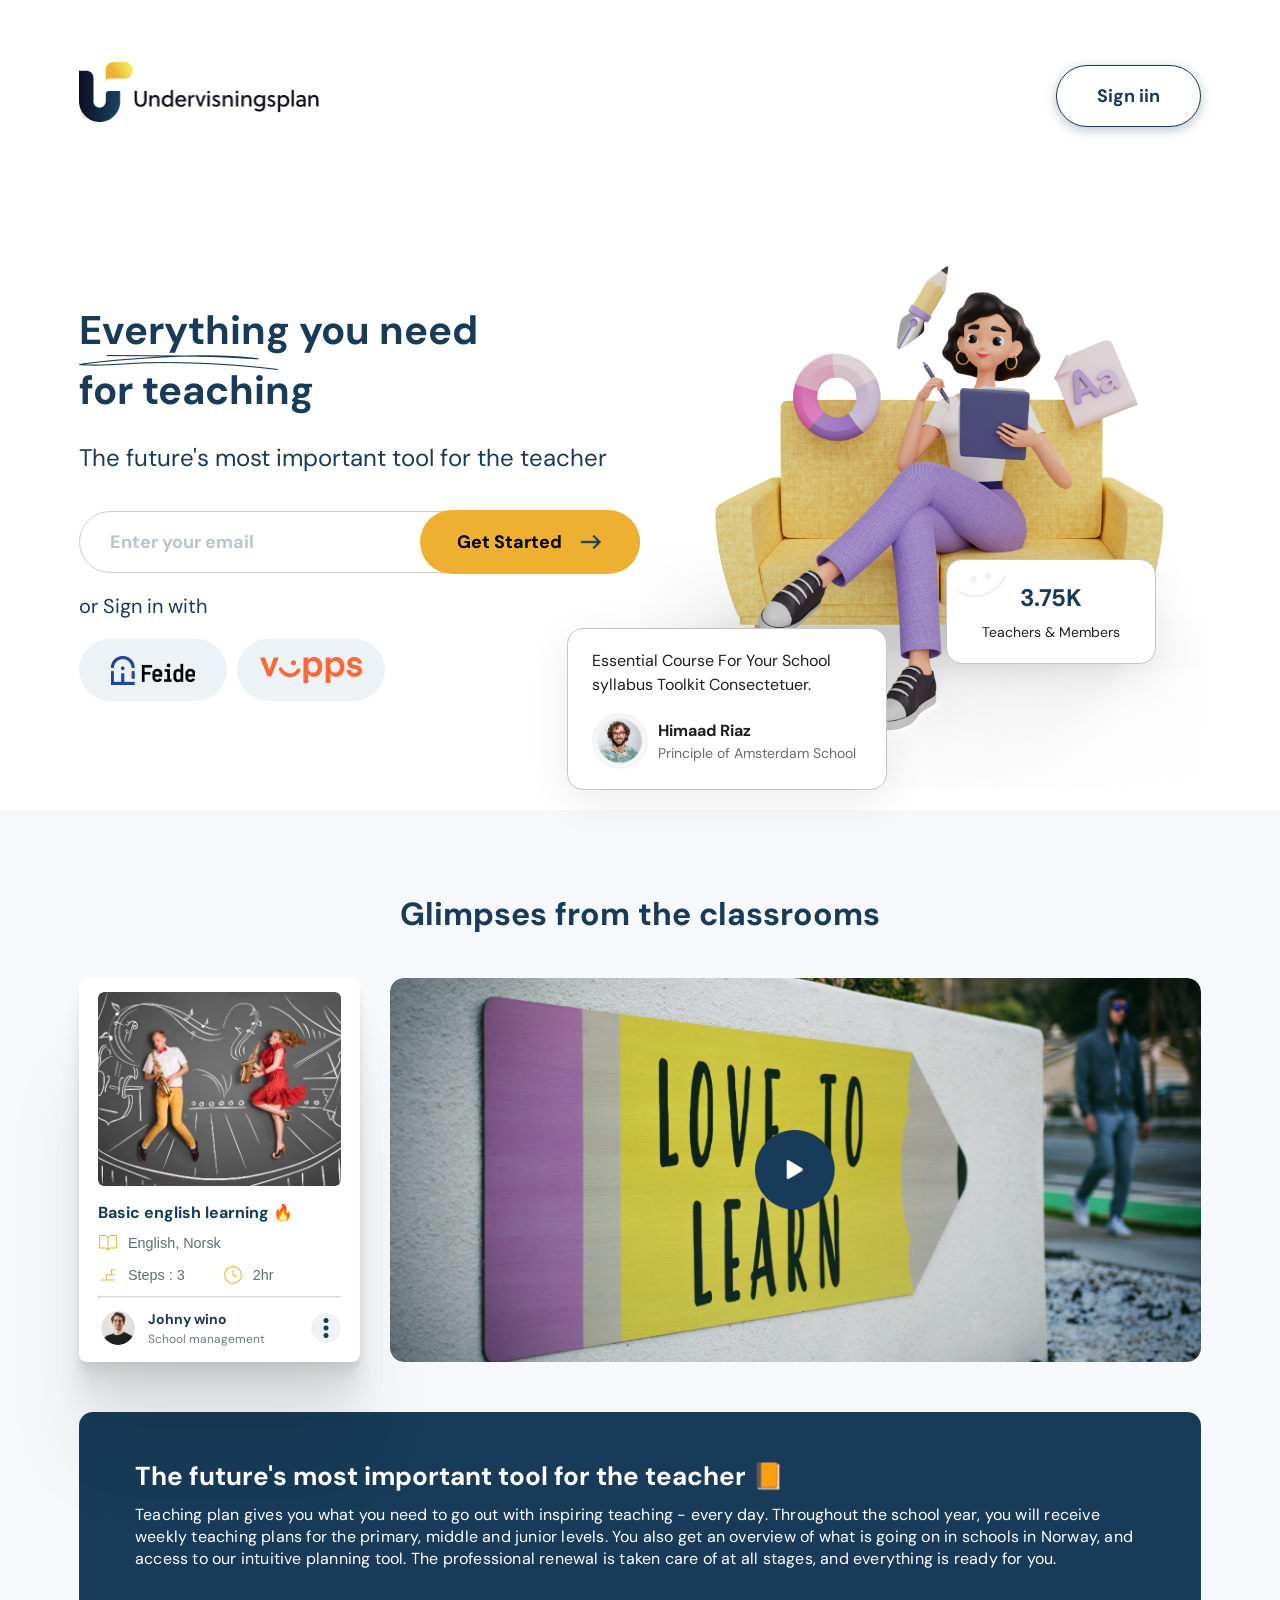
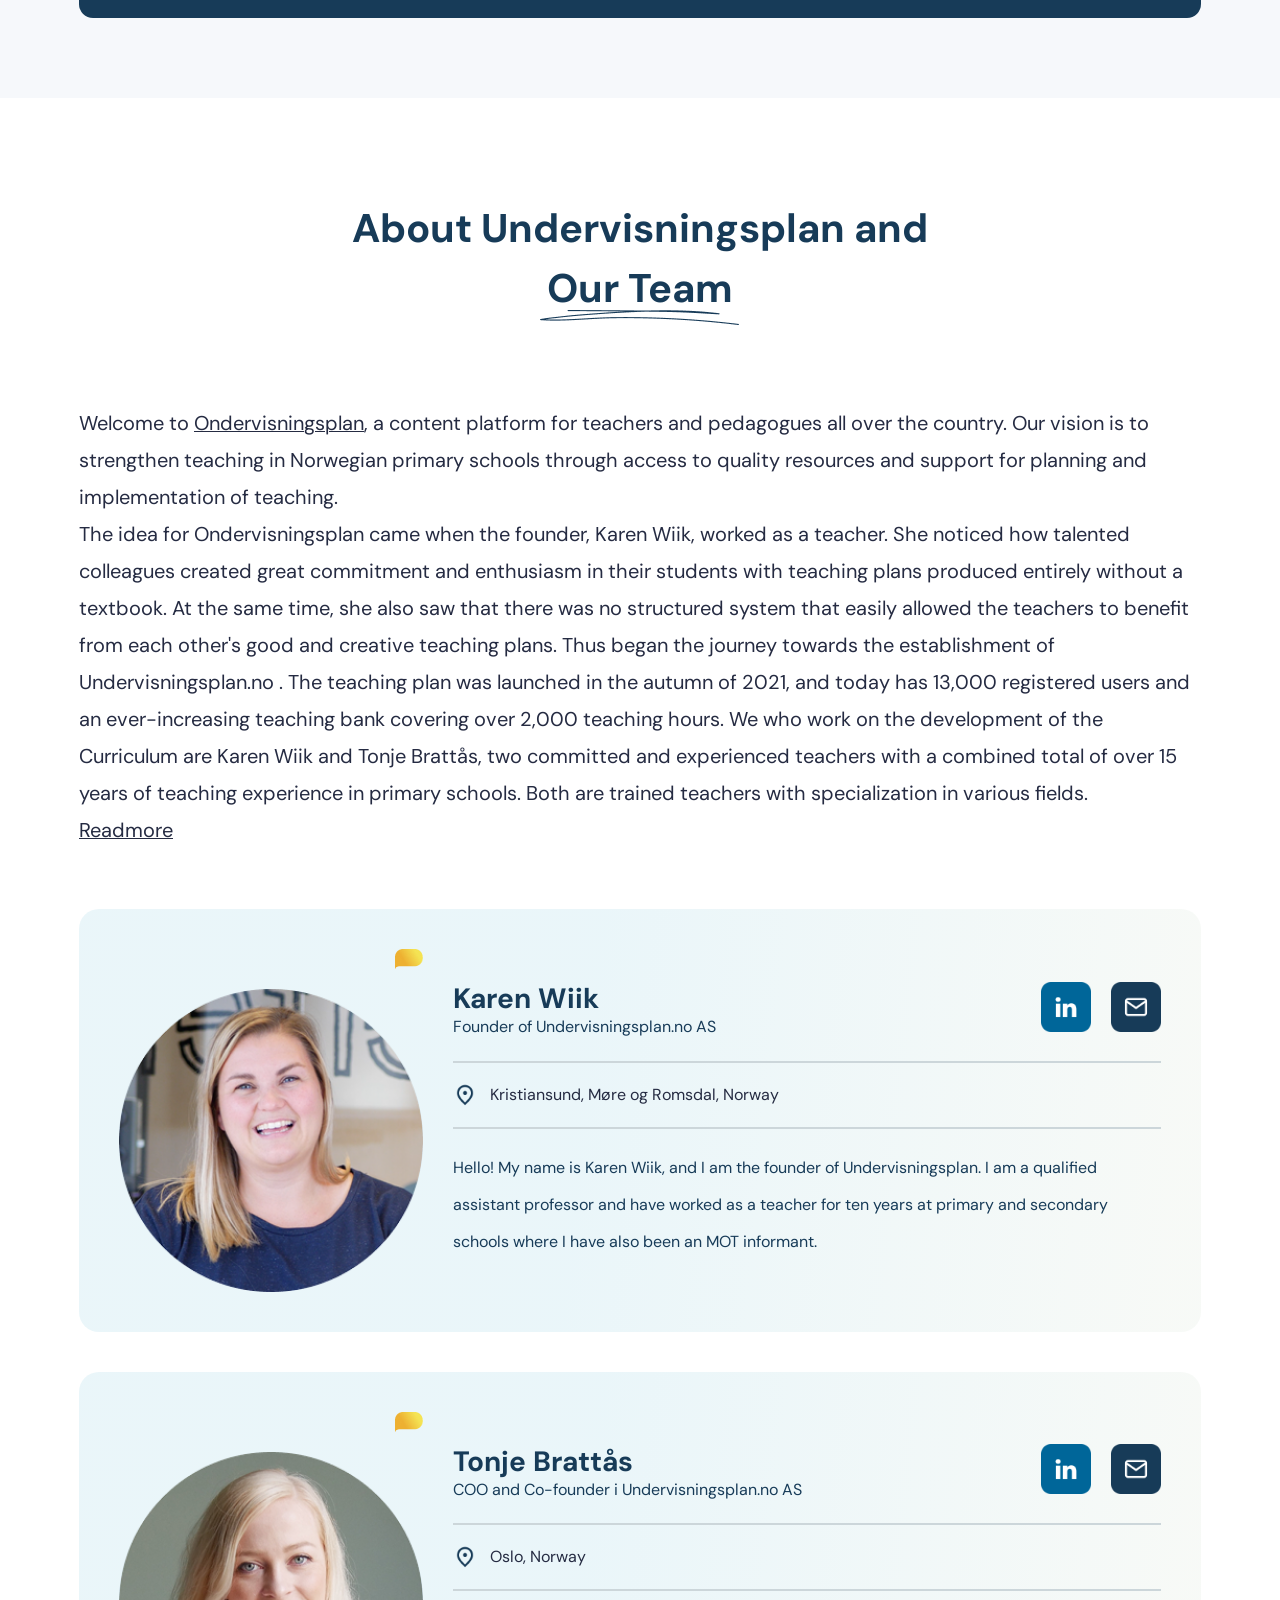
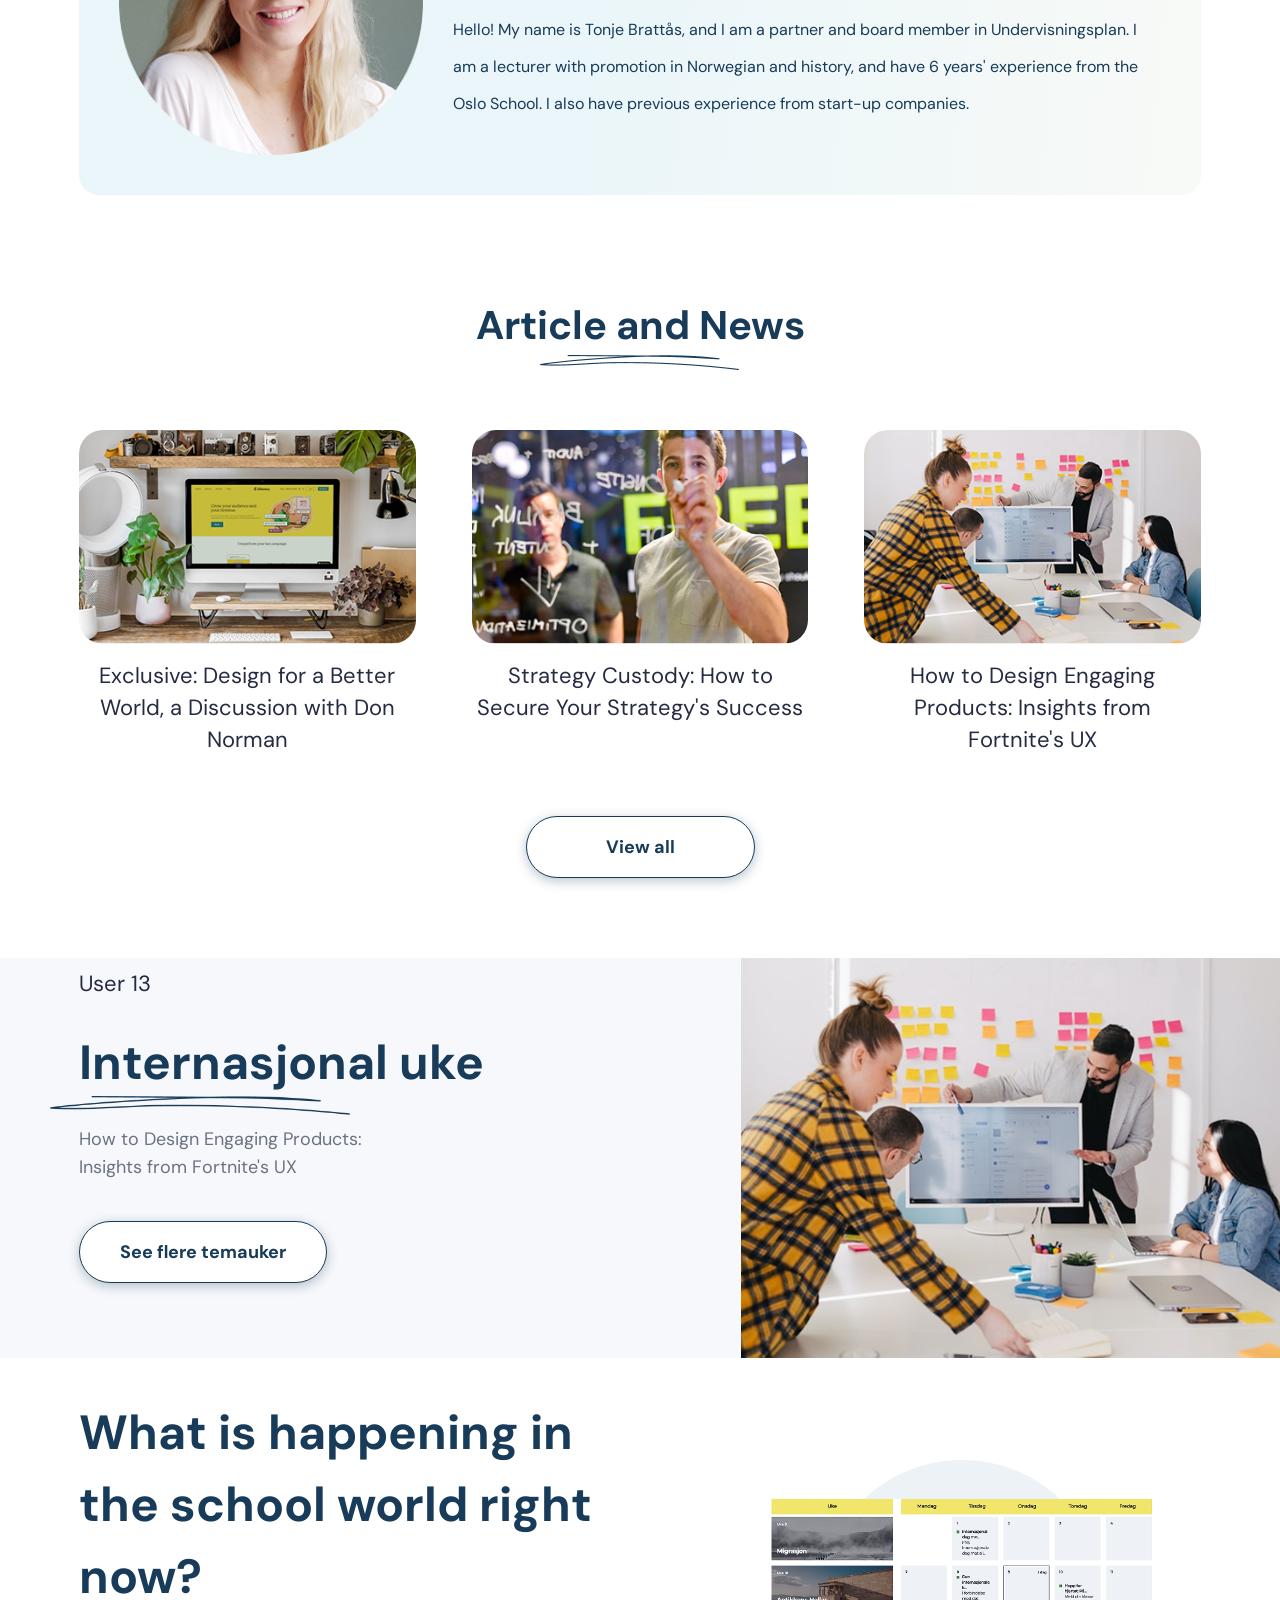
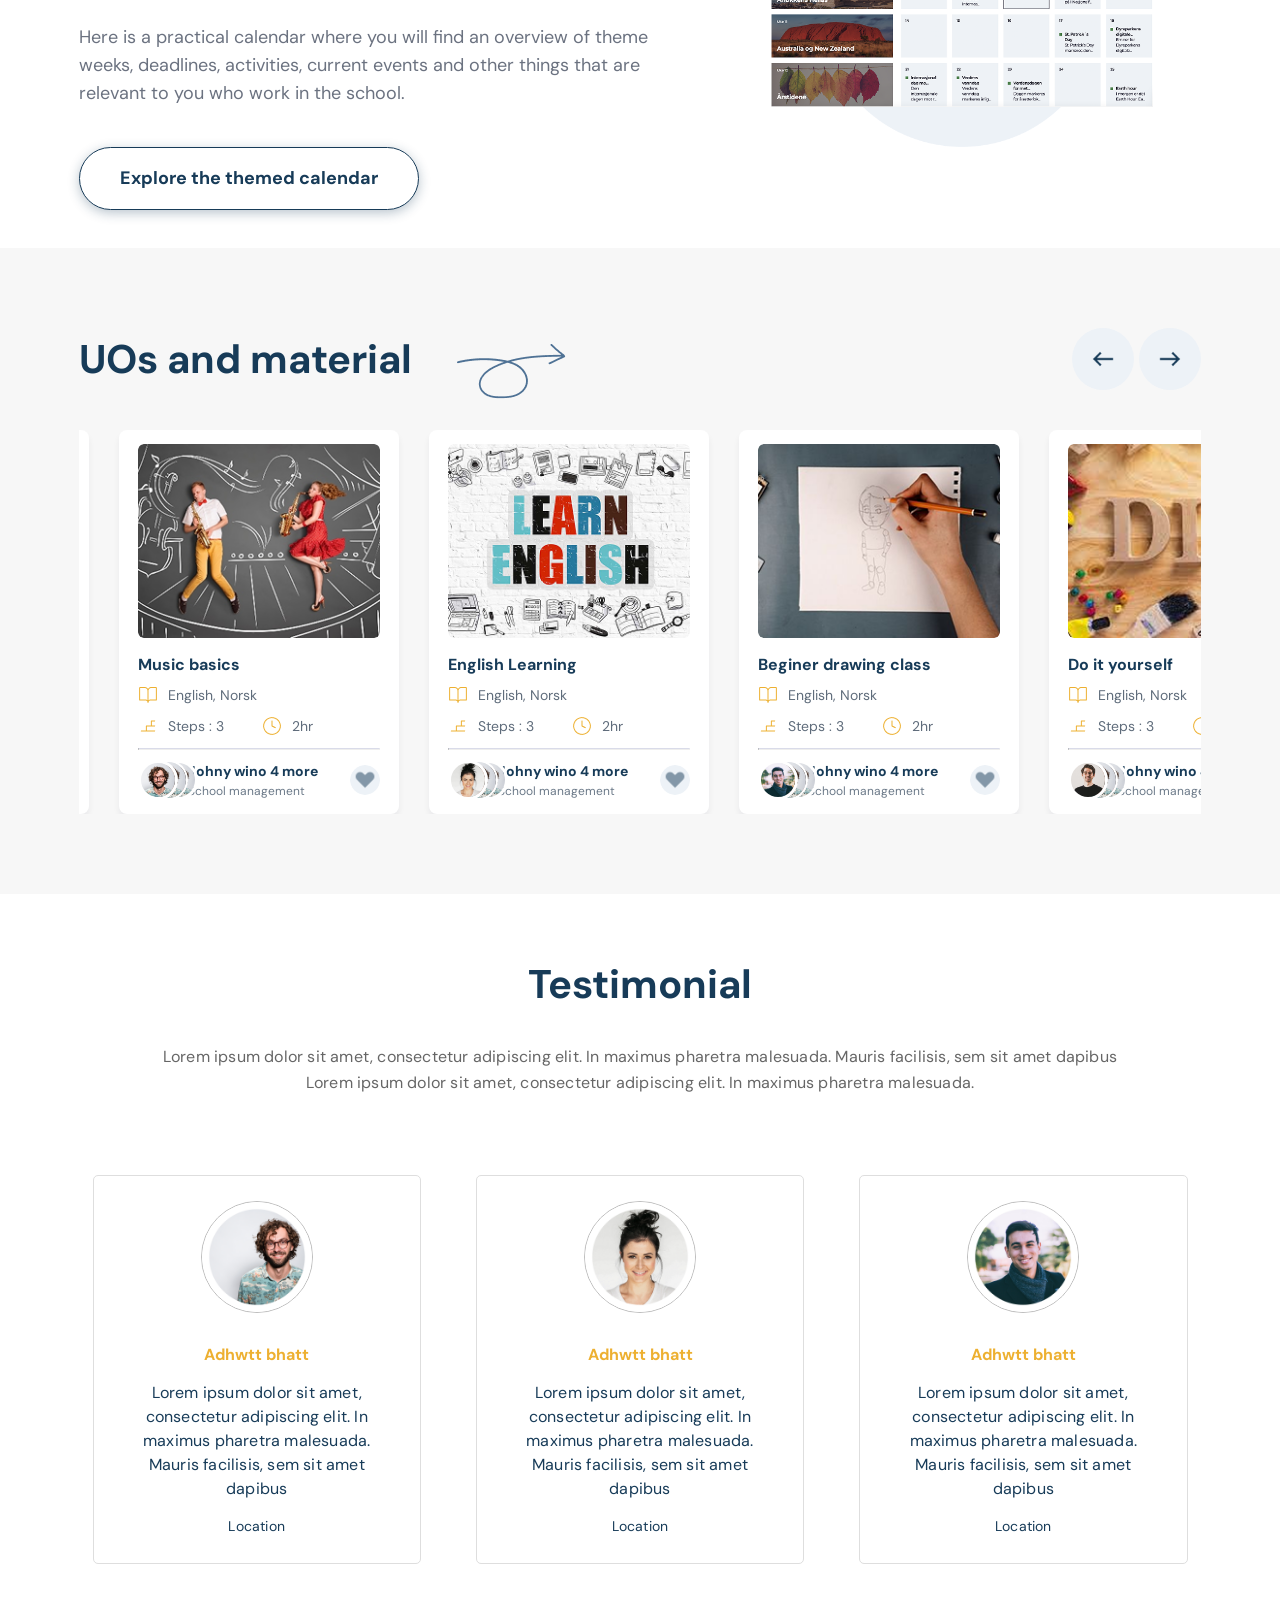
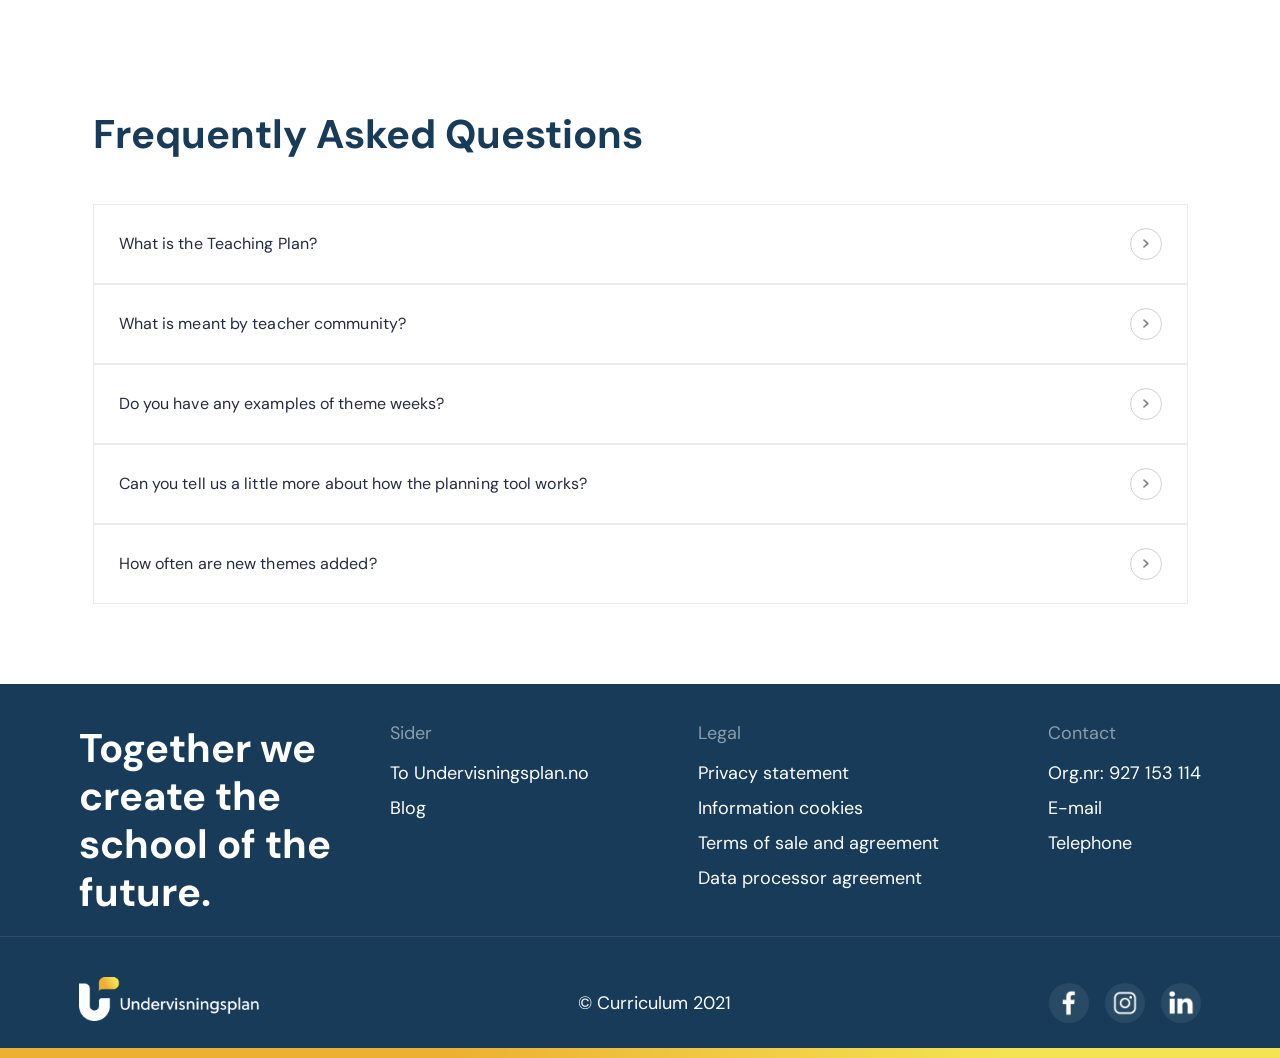
==== commit 6d1ce8e5: "Refactor footer logo class for consistency and improved styling" ====
--- a/index.html
+++ b/index.html
@@ -660,7 +660,7 @@
       <div class="footer-s2">
         <div class="container">
           <a href="#">
-            <img id="header-logo" src="assets/images/footer/logo.png" alt="Logo" class="logo">
+            <img class="footer-logo" src="assets/images/footer/logo.png" alt="Logo" class="logo">
           </a>
           <p class="footer-s2-para">© Curriculum 2021</p>
           <div class="footer-s2-slink">
--- a/assets/css/style.css
+++ b/assets/css/style.css
@@ -185,7 +185,7 @@
   width: 100%;
   display: flex !important;
   flex-direction: row !important;
-  /* padding: 20px 0; */
+  padding: 20px 0;
 }
 
 .hero-container {
@@ -1445,8 +1445,8 @@
 
 }
 
-.footer-s2 a img.logo {
-  width: 150px;
+.footer-logo {
+  width: 180px;
   height: auto;
 }
 
@@ -2179,7 +2179,7 @@
   }
 
   .s2-gallery .s2-gallery-item1 .s2-gallery-item1-title-cards-info {
-    min-height: 200px;
+    min-height: 6.5rem;
     justify-content: flex-start;
   }
 
@@ -2231,75 +2231,74 @@
 
   .about2>.container,
   .about3>.container {
-    flex-direction: row;
+    flex-direction: column-reverse;
     gap: 24px;
-  }
-
-  .about2-btn,
-  .about3-btn {
-    height: fit-content;
-    padding: 10px;
-  }
-
-  /* .about2-user {
-    position: static;
-    margin: auto;
-  } */
-
-  .about2-vector {
-    position: static;
-    width: 200px;
-    /* position: relative; */
-    margin-top: -4%;
-    margin-left: -6%;
+    padding: 50px 15px;
   }
 
   .about2-left,
   .about3-left,
   .about2-right,
   .about3-right {
-    /* width: 100%; */
-    min-height: 200px;
+    width: 100%;
+    min-height: auto;
     text-align: left;
   }
 
-  .about2-left {
-    height: fit-content;
+  .about3-right img:nth-child(1) {
+    width: 80%;
+    z-index: 2;
+  }
+
+  .about3-right img:nth-child(2) {
+    width: 60%;
+    z-index: 1;
+  }
+
+  .about2-right img {
+    position: static;
+    object-fit: cover;
+    top: 0;
+    right: 0;
+    width: 100%;
+    height: 100%;
   }
 
   .about3-right {
-    min-height: 400px;
-  }
-
-  .about3-right img:nth-child(1) {
-    width: 100%;
-    z-index: 2;
-  }
-
-  .about3-right img:nth-child(2) {
-    width: 80%;
-    z-index: 1;
+    min-height: 350px;
+  }
+
+  .about2-user {
+    position: static;
+    /* margin: auto; */
+  }
+
+  .about2-vector {
+    width: 180px;
+    /* position: relative; */
+    margin-top: -5%;
+    margin-left: -4%;
   }
 
 
   .about2-left .title,
   .about3-left .title {
-    font-size: 32px;
+    font-size: 28px;
     text-align: left;
   }
 
   .about2-para,
   .about3-para {
-    font-size: 18px;
-    line-height: 28px;
+    font-size: 16px;
+    line-height: 24px;
     text-align: left;
   }
 
-  .about2-btn,
+  /* .about2-btn,
   .about3-btn {
-    min-width: 150px;
-    /* margin: 0 auto; */
-  }
+    height: fit-content;
+    padding: 10px;
+  } */
 
   .uos {
     padding: 40px 0;
@@ -2340,6 +2339,11 @@
 
   .testimonial-box {
     width: 48%;
+  }
+
+  .footer-logo {
+    width: 150px;
+    height: auto;
   }
 }
 
@@ -2723,6 +2727,30 @@
     gap: 20px
   }
 
+  .footer-s2 .container {
+    flex-direction: column;
+    gap: 16px;
+    align-items: center;
+    justify-content: center;
+  }
+
+  .footer-s2-slink a {
+    width: 30px;
+    height: 30px;
+    border-radius: 62px;
+    padding: 8px;
+    display: flex;
+    align-items: center;
+    justify-content: center;
+    background: #FFFFFF14;
+  }
+
+  .footer-s2-slink a img {
+    width: 18px;
+    height: 18px;
+    filter: brightness(0) invert(1);
+    transition: transform 0.3s ease, opacity 0.3s ease;
+  }
 }
 
 @media only screen and (max-width: 480px) {
